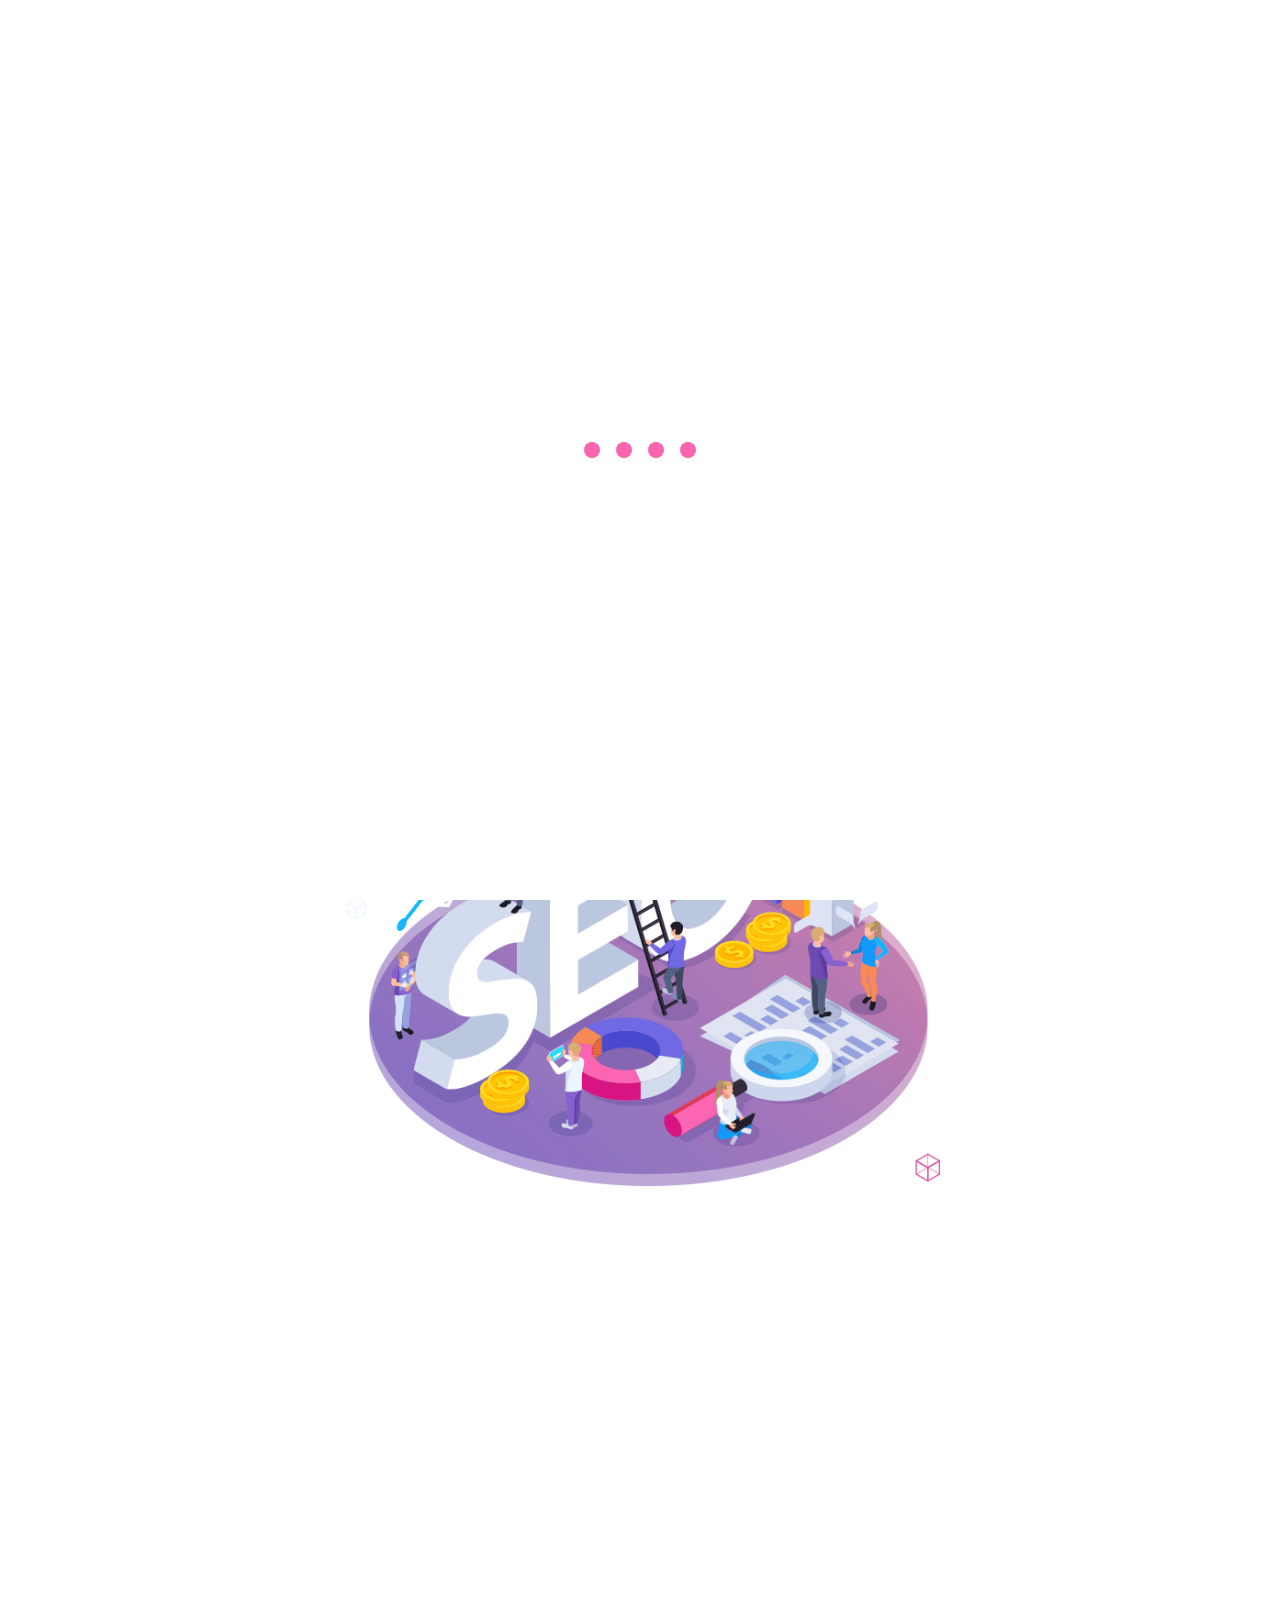
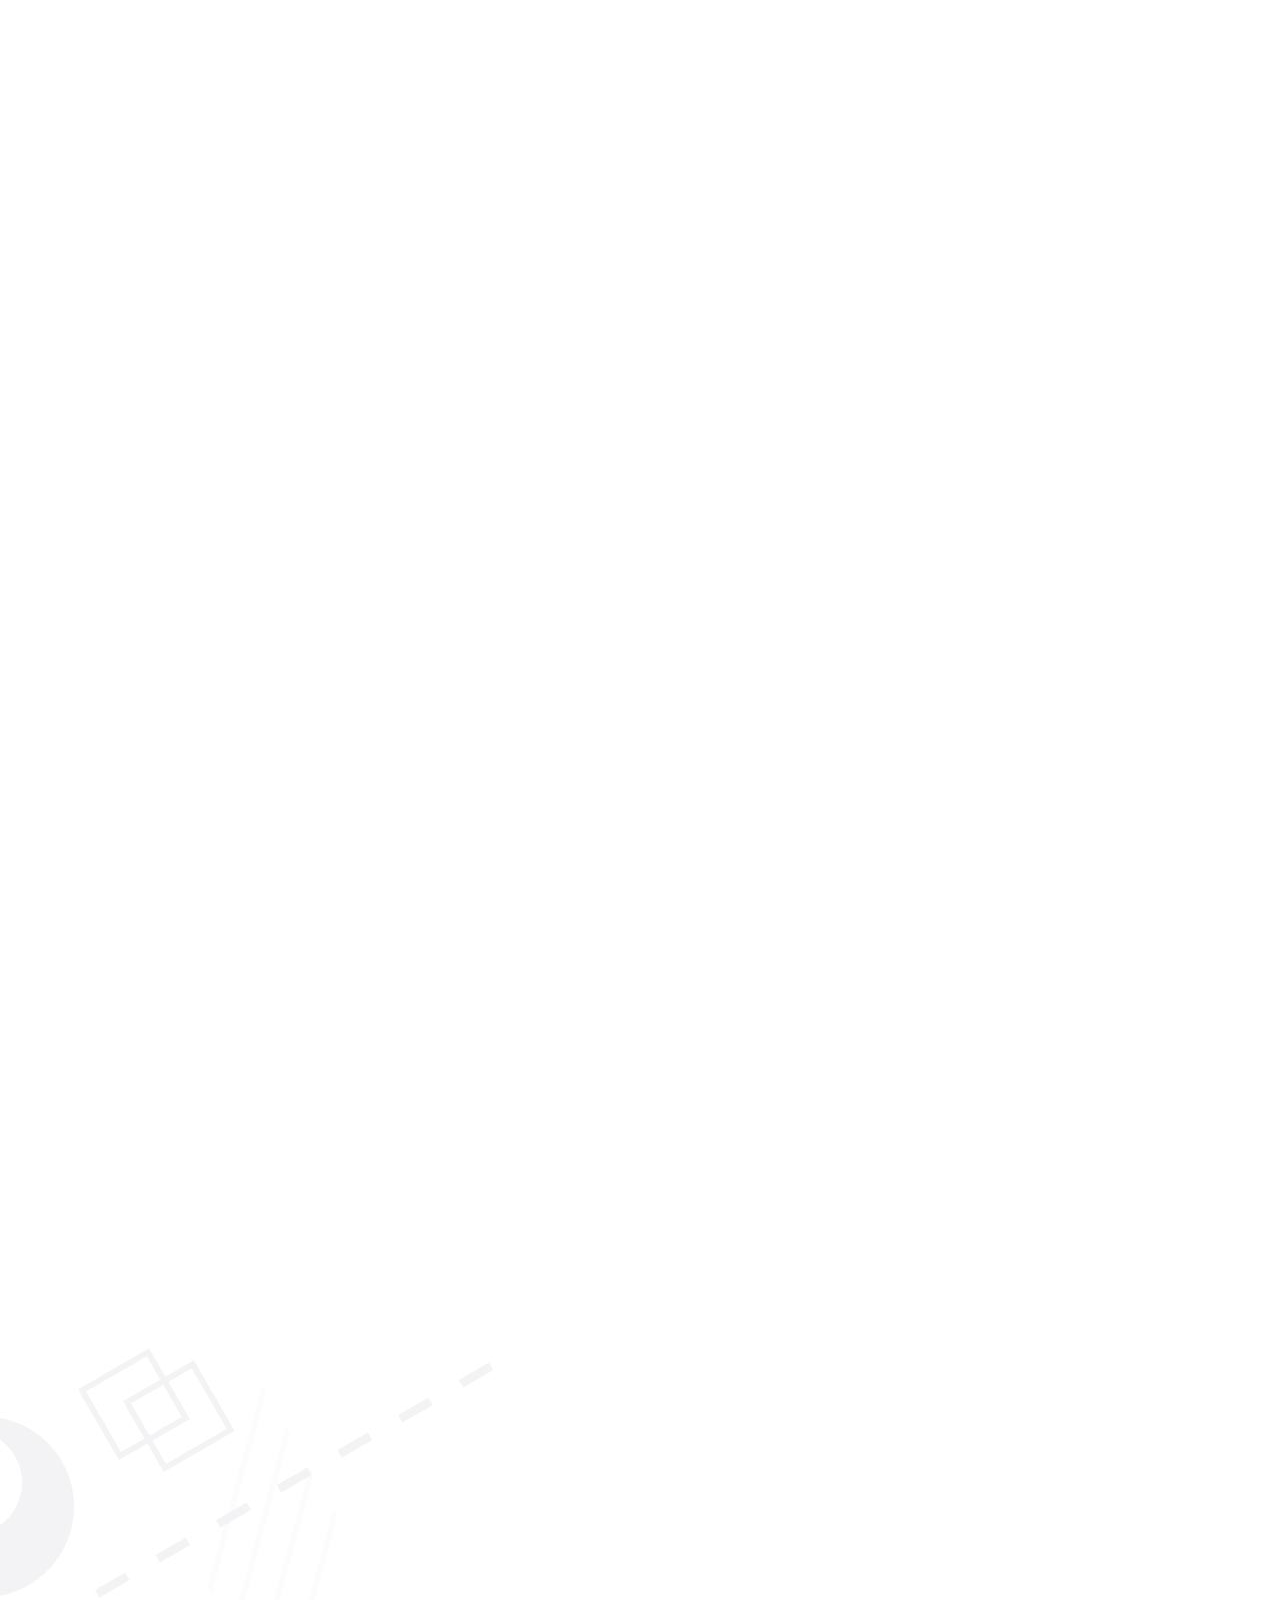
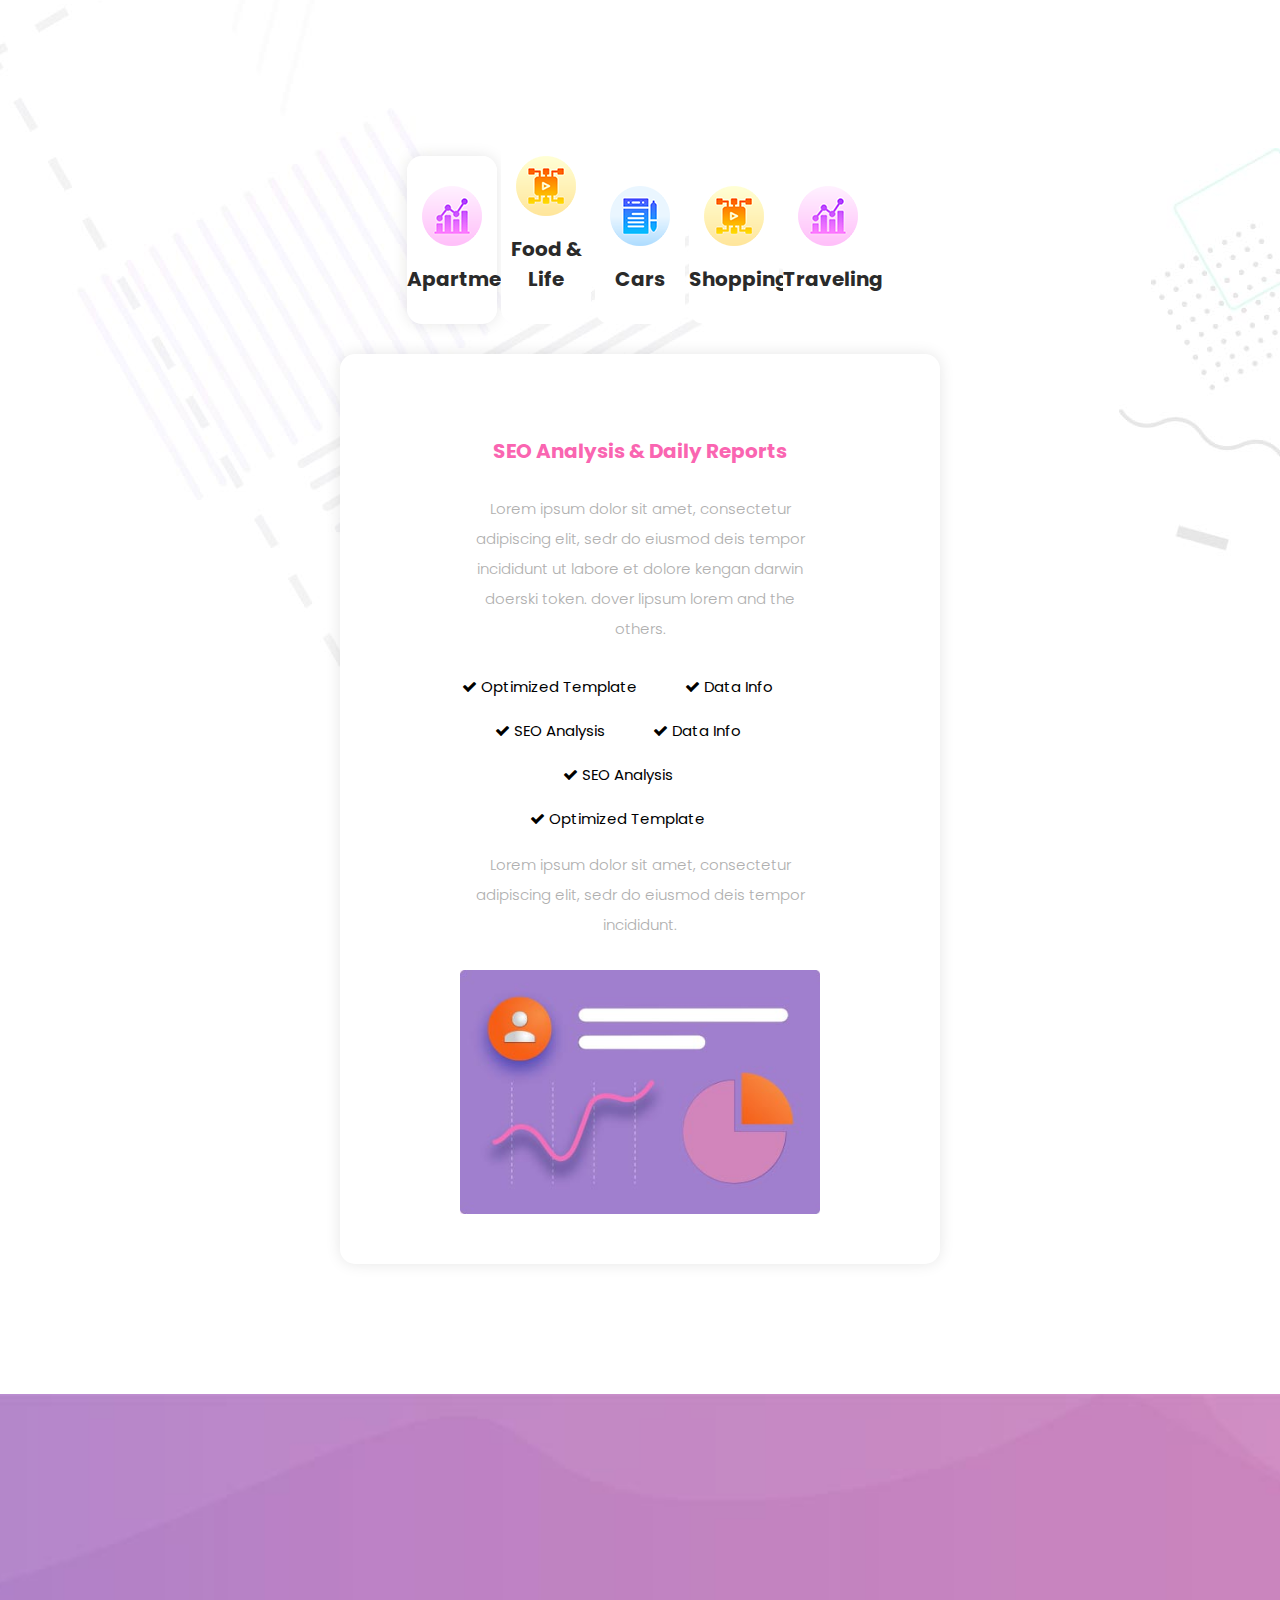
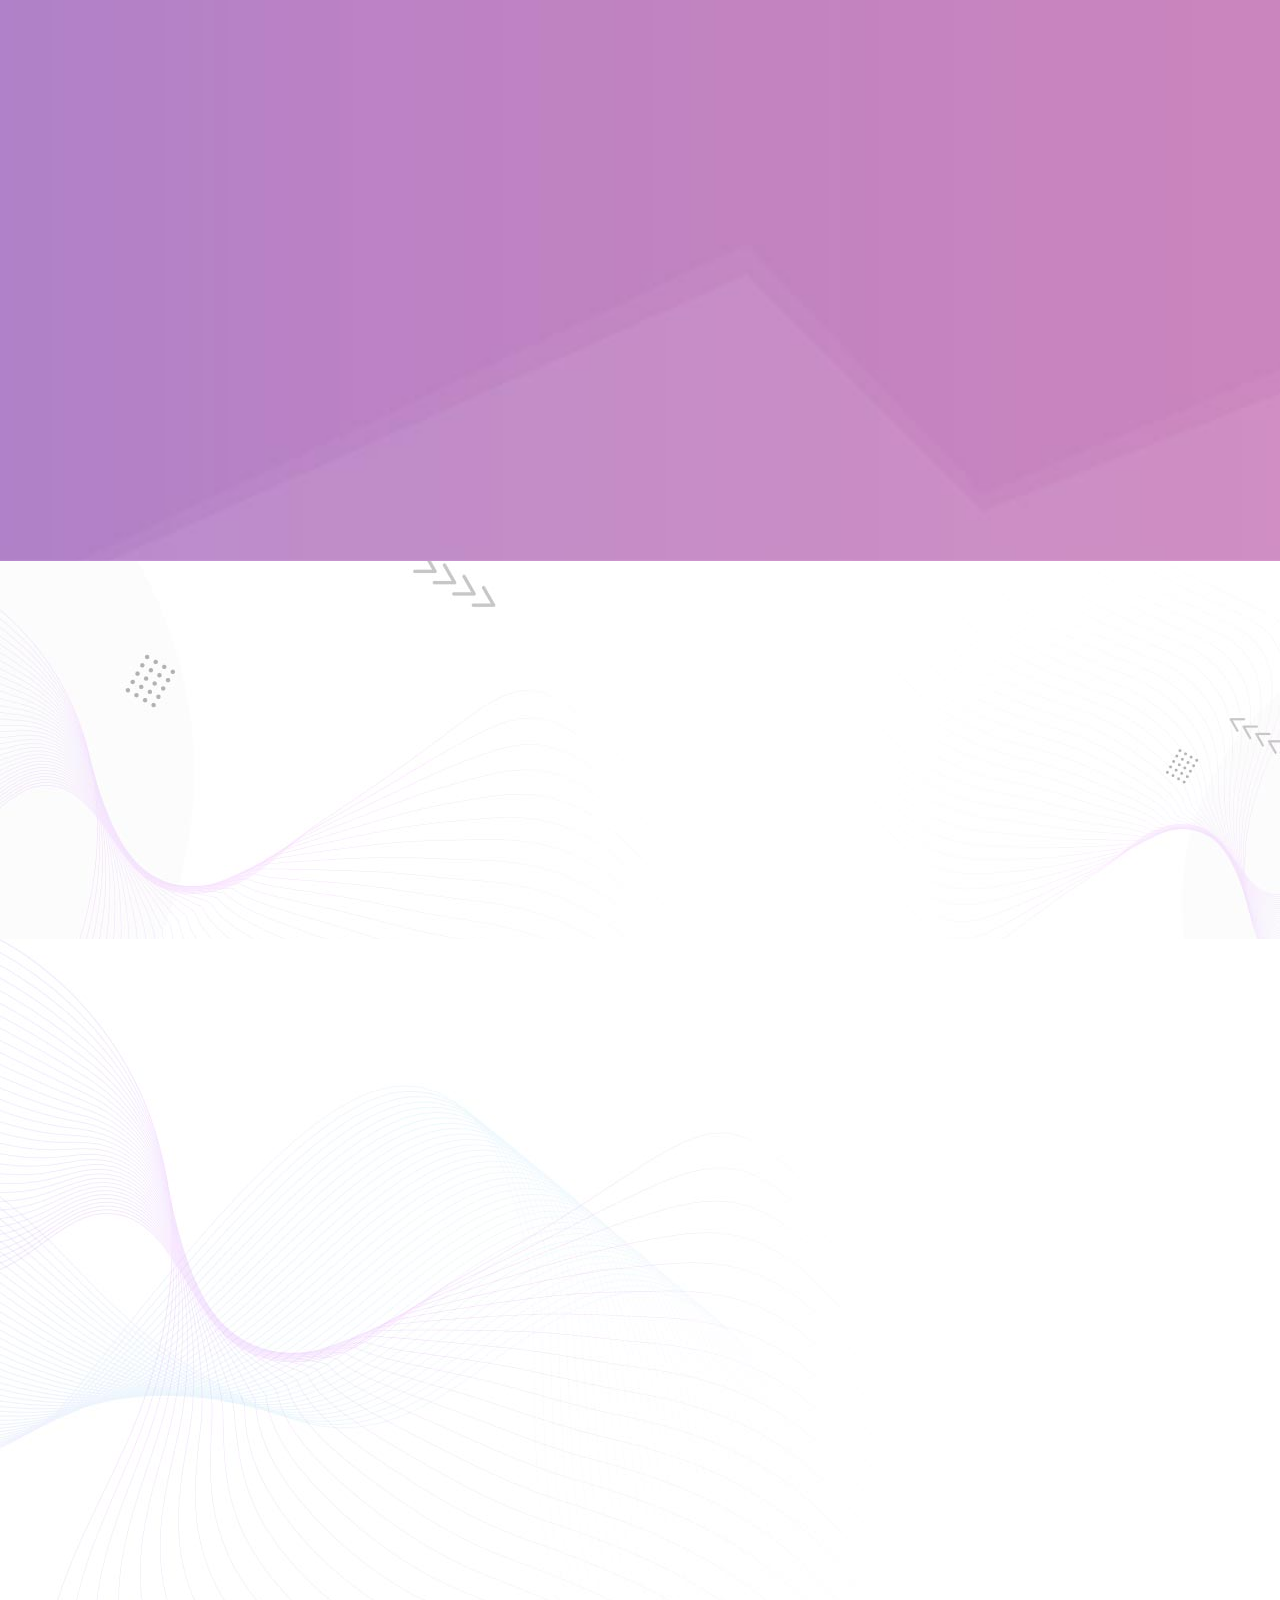
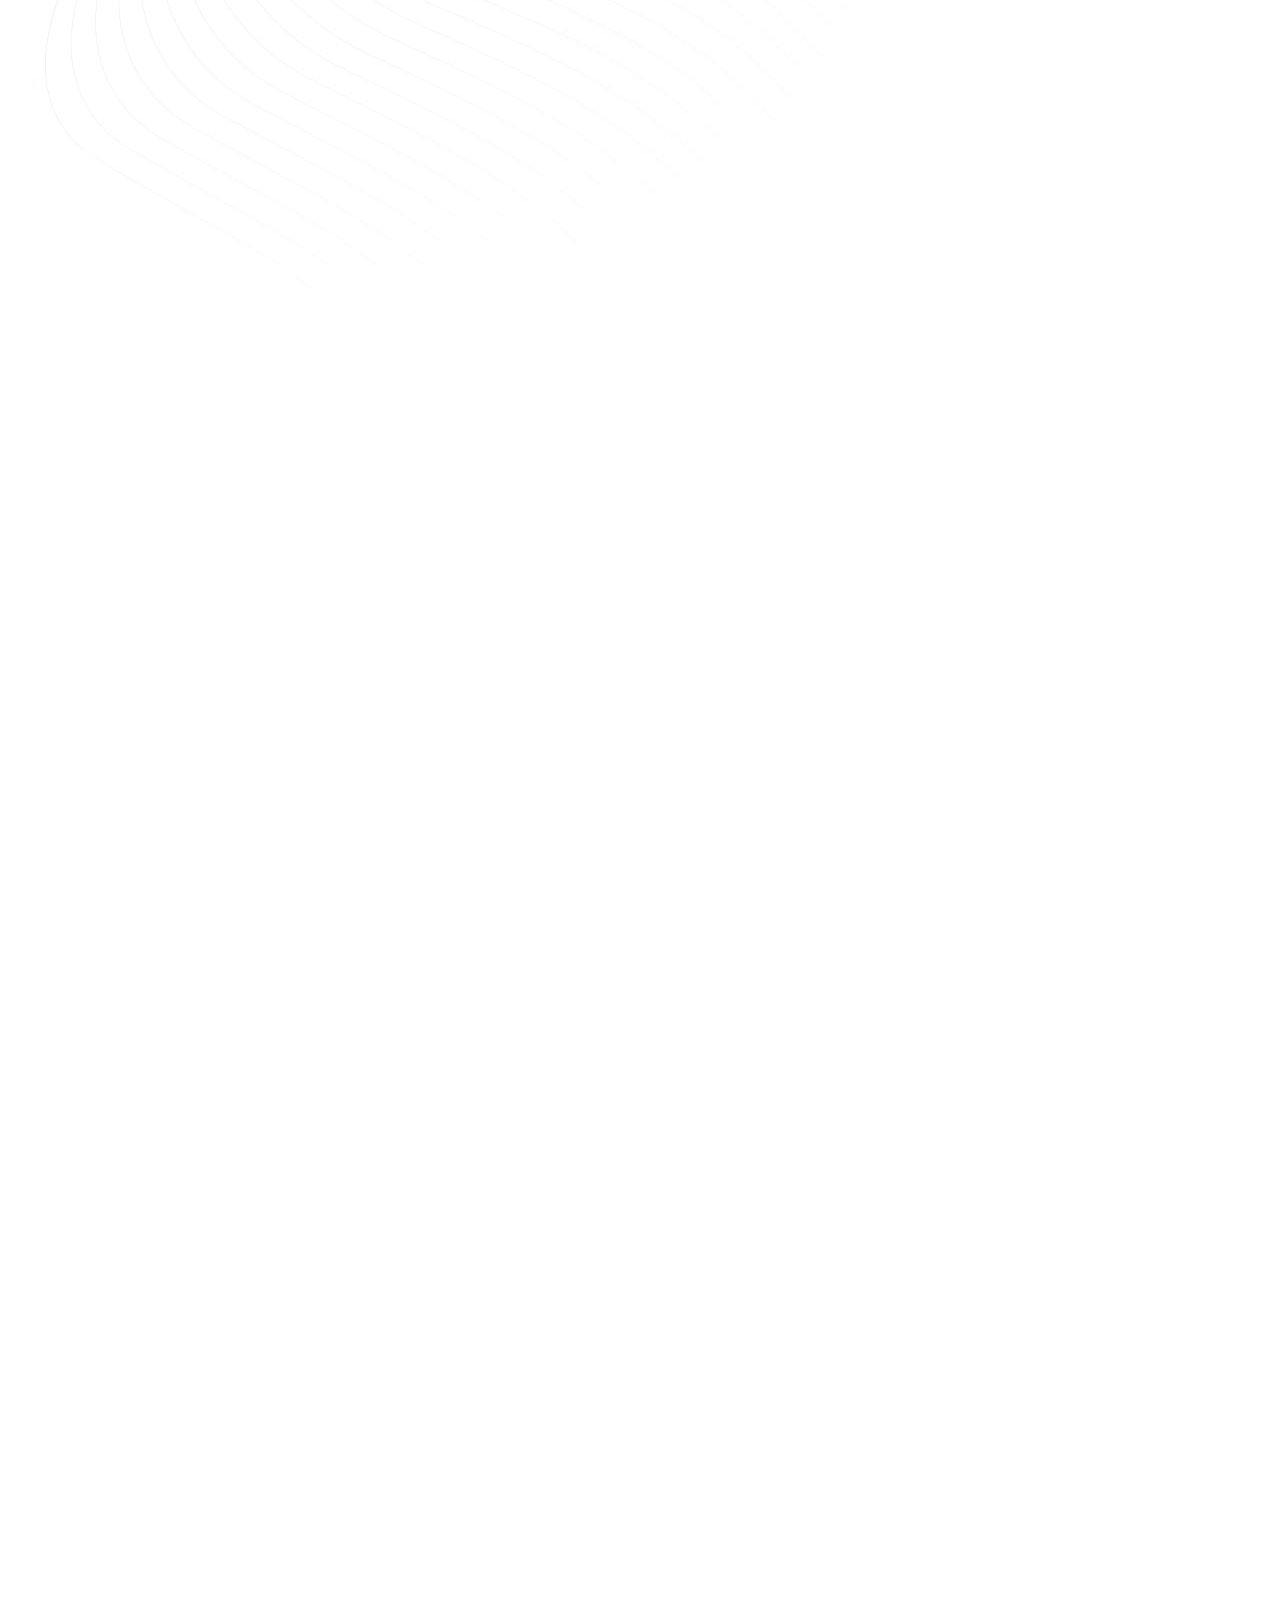
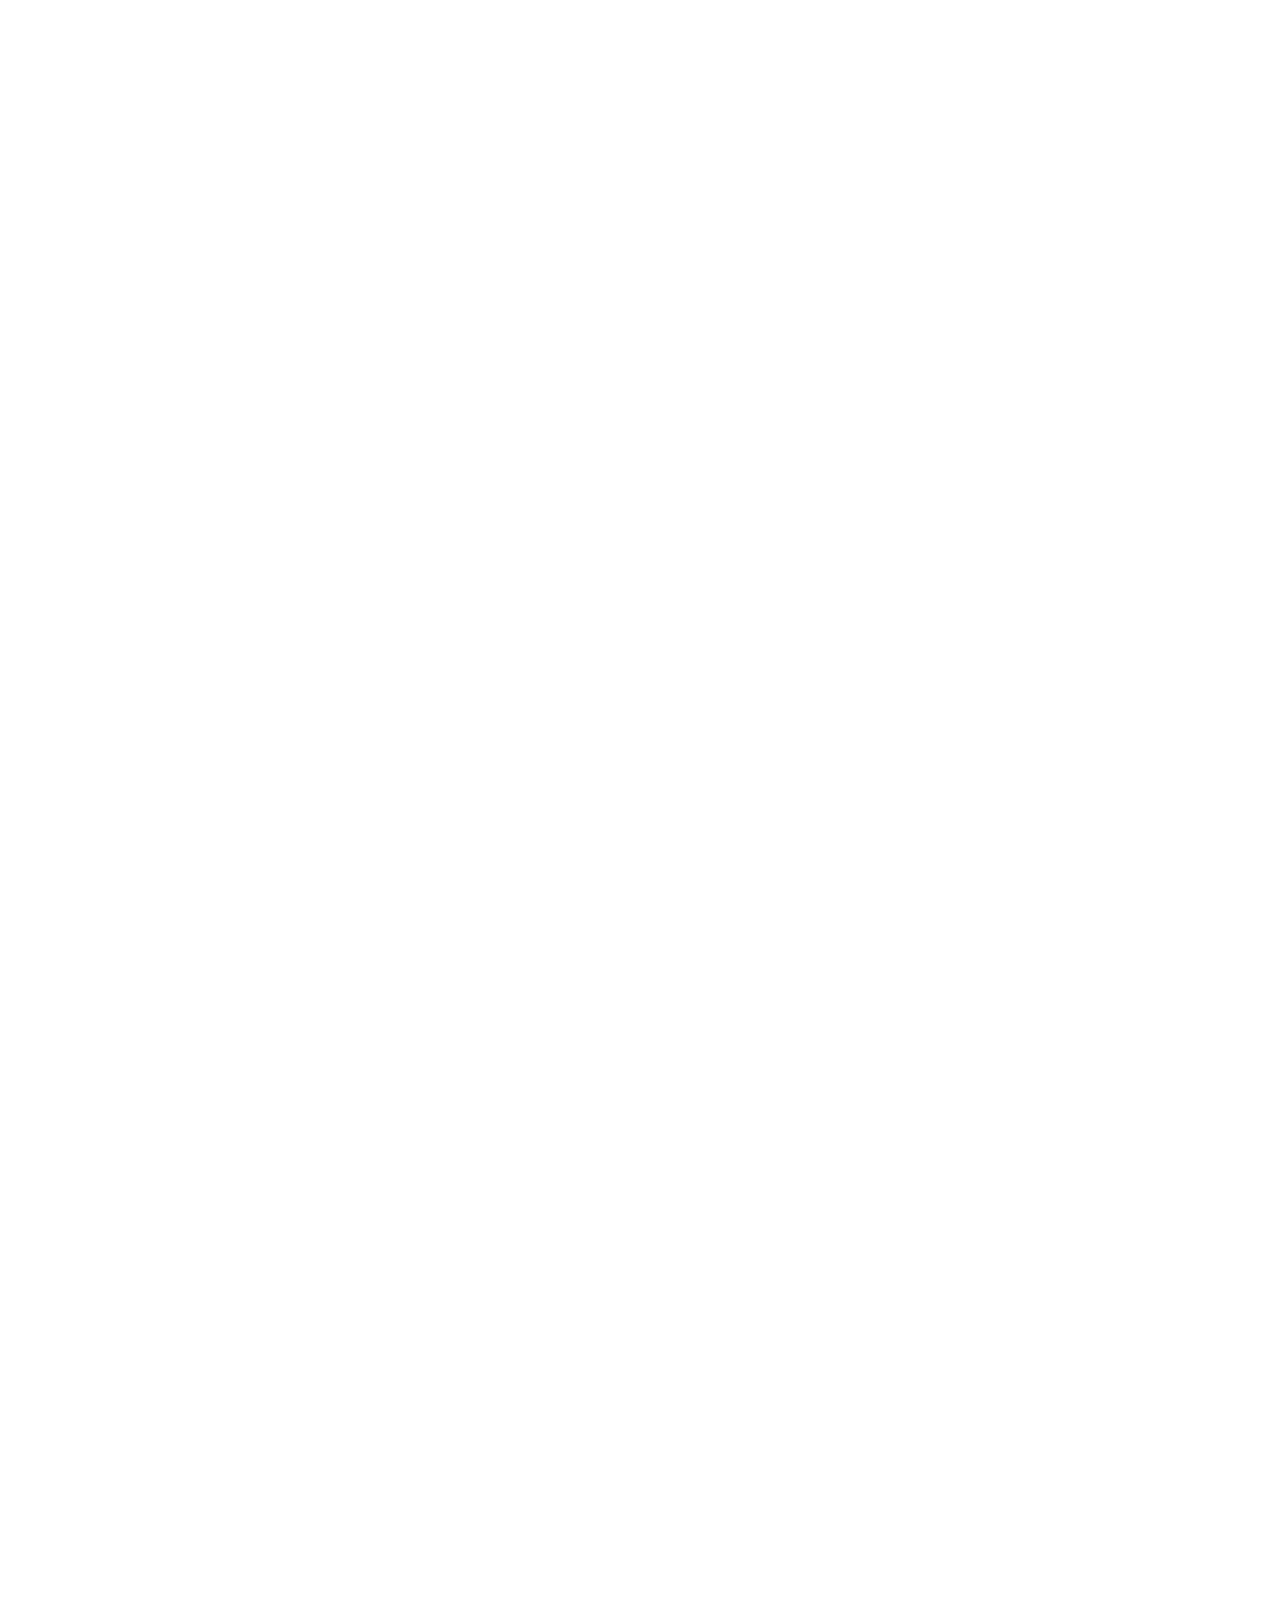
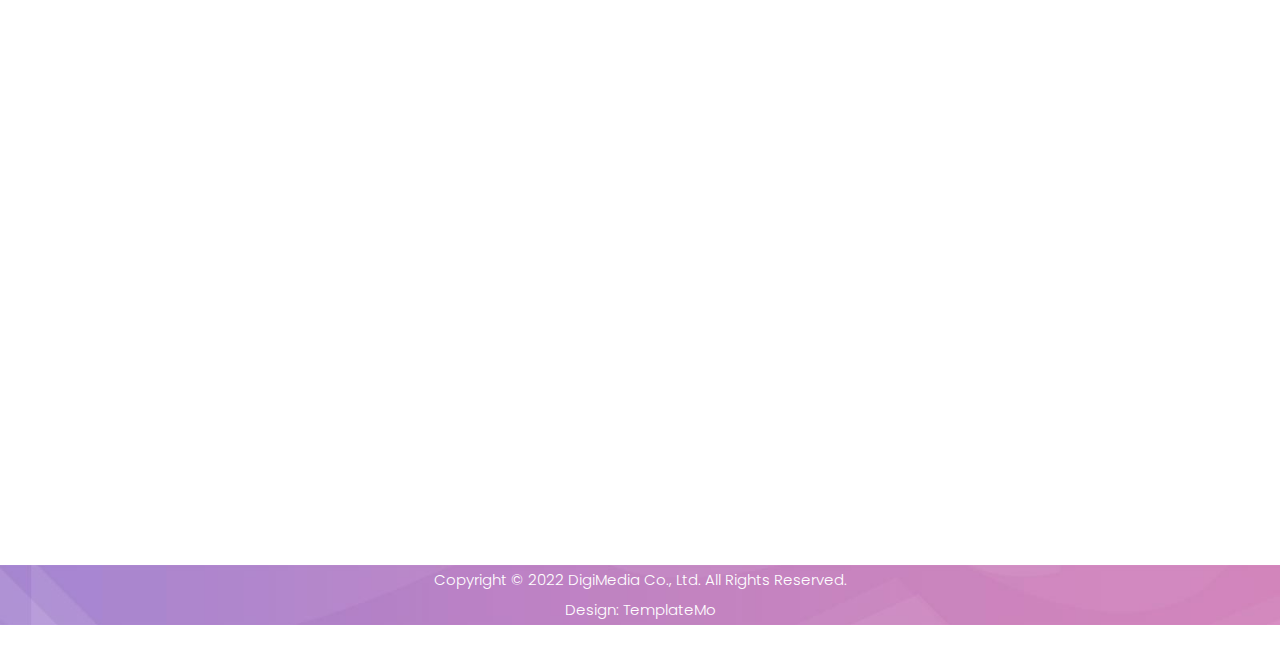
==== index.html @ 1c29c162 "v1" ====
<!DOCTYPE html><html lang="en"><head>

    <meta charset="UTF-8">
    <meta name="viewport" content="width=device-width, initial-scale=1, shrink-to-fit=no">
    <meta name="description" content>
    <meta name="author" content>
    <link rel="preconnect" href="https://fonts.googleapis.com">
    <link rel="preconnect" href="https://fonts.gstatic.com" crossorigin>
    <link href="https://fonts.googleapis.com/css2?family=Poppins:wght@100;200;300;400;500;600;700;800;900&amp;display=swap" rel="stylesheet">

    <title>DigiMedia - Creative SEO HTML5 Template</title>

    <!-- Bootstrap core CSS -->
    <link href="css/bootstrap.min.css" rel="stylesheet">


    <!-- Additional CSS Files -->
    <link rel="stylesheet" href="css/fontawesome.css">
    <link rel="stylesheet" href="css/templatemo-digimedia-v1.css">
    <link rel="stylesheet" href="css/animated.css">
    <link rel="stylesheet" href="css/owl.css">
<!--

TemplateMo 568 DigiMedia

https://templatemo.com/tm-568-digimedia

-->
  </head>

<body>

  <!-- ***** Preloader Start ***** -->
  <div id="js-preloader" class="js-preloader">
    <div class="preloader-inner">
      <span class="dot"></span>
      <div class="dots">
        <span></span>
        <span></span>
        <span></span>
      </div>
    </div>
  </div>
  <!-- ***** Preloader End ***** -->

  <!-- Pre-header Starts -->
  <div class="pre-header">
    <div class="container">
      <div class="row">
        <div class="col-lg-8 col-sm-8 col-7">
          <ul class="info">
            <li><a href="#"><i class="fa fa-envelope"></i>digimedia@company.com</a></li>
            <li><a href="#"><i class="fa fa-phone"></i>010-020-0340</a></li>
          </ul>
        </div>
        <div class="col-lg-4 col-sm-4 col-5">
          <ul class="social-media">
            <li><a href="#"><i class="fa fa-facebook"></i></a></li>
            <li><a href="#"><i class="fa fa-behance"></i></a></li>
            <li><a href="#"><i class="fa fa-twitter"></i></a></li>
            <li><a href="#"><i class="fa fa-dribbble"></i></a></li>
          </ul>
        </div>
      </div>
    </div>
  </div>
  <!-- Pre-header End -->

  <!-- ***** Header Area Start ***** -->
  <header class="header-area header-sticky wow slideInDown" data-wow-duration="0.75s" data-wow-delay="0s">
    <div class="container">
      <div class="row">
        <div class="col-12">
          <nav class="main-nav">
            <!-- ***** Logo Start ***** -->
            <a href="index.html" class="logo">
              <img src="images/logo-v1.png" alt>
            </a>
            <!-- ***** Logo End ***** -->
            <!-- ***** Menu Start ***** -->
            <ul class="nav">
              <li class="scroll-to-section"><a href="#top" class="active">Home</a></li>
              <li class="scroll-to-section"><a href="#about">About</a></li>
              <li class="scroll-to-section"><a href="#services">Services</a></li>
              <li class="scroll-to-section"><a href="#portfolio">Projects</a></li>
              <li class="scroll-to-section"><a href="#blog">Blog</a></li>
              <li class="scroll-to-section"><a href="#contact">Contact</a></li> 
              <li class="scroll-to-section"><div class="border-first-button"><a href="#contact">Free Quote</a></div></li> 
            </ul>        
            <a class="menu-trigger">
                <span>Menu</span>
            </a>
            <!-- ***** Menu End ***** -->
          </nav>
        </div>
      </div>
    </div>
  </header>
  <!-- ***** Header Area End ***** -->

  <div class="main-banner wow fadeIn" id="top" data-wow-duration="1s" data-wow-delay="0.5s">
    <div class="container">
      <div class="row">
        <div class="col-lg-12">
          <div class="row">
            <div class="col-lg-6 align-self-center">
              <div class="left-content show-up header-text wow fadeInLeft" data-wow-duration="1s" data-wow-delay="1s">
                <div class="row">
                  <div class="col-lg-12">
                    <h6>Digital Media Agency</h6>
                    <h2>We Boost Your Website Traffic</h2>
                    <p>This template is brought to you by TemplateMo website. Feel free to use this for a commercial purpose. You are not allowed to redistribute the template ZIP file on any other template website. Thank you.</p>
                  </div>
                  <div class="col-lg-12">
                    <div class="border-first-button scroll-to-section">
                      <a href="#contact">Free Quote</a>
                    </div>
                  </div>
                </div>
              </div>
            </div>
            <div class="col-lg-6">
              <div class="right-image wow fadeInRight" data-wow-duration="1s" data-wow-delay="0.5s">
                <img src="images/slider-dec.png" alt>
              </div>
            </div>
          </div>
        </div>
      </div>
    </div>
  </div>

  <div id="about" class="about section">
    <div class="container">
      <div class="row">
        <div class="col-lg-12">
          <div class="row">
            <div class="col-lg-6">
              <div class="about-left-image  wow fadeInLeft" data-wow-duration="1s" data-wow-delay="0.5s">
                <img src="images/about-dec.png" alt>
              </div>
            </div>
            <div class="col-lg-6 align-self-center  wow fadeInRight" data-wow-duration="1s" data-wow-delay="0.5s">
              <div class="about-right-content">
                <div class="section-heading">
                  <h6>About Us</h6>
                  <h4>Who is DigiMedia <em>Agency</em></h4>
                  <div class="line-dec"></div>
                </div>
                <p>We hope this DigiMedia template is useful for your work. You can use this template for any purpose. You may <a rel="nofollow" href="http://paypal.me/templatemo" target="_blank">contribute a little amount</a> via PayPal to <a href="https://templatemo.com/contact" target="_blank">support TemplateMo</a> in creating new templates regularly.</p>
                <div class="row">
                  <div class="col-lg-4 col-sm-4">
                    <div class="skill-item first-skill-item wow fadeIn" data-wow-duration="1s" data-wow-delay="0s">
                      <div class="progress" data-percentage="90">
                        <span class="progress-left">
                          <span class="progress-bar"></span>
                        </span>
                        <span class="progress-right">
                          <span class="progress-bar"></span>
                        </span>
                        <div class="progress-value">
                          <div>
                            90%<br>
                            <span>Coding</span>
                          </div>
                        </div>
                      </div>
                    </div>
                  </div>
                  <div class="col-lg-4 col-sm-4">
                    <div class="skill-item second-skill-item wow fadeIn" data-wow-duration="1s" data-wow-delay="0s">
                      <div class="progress" data-percentage="80">
                        <span class="progress-left">
                          <span class="progress-bar"></span>
                        </span>
                        <span class="progress-right">
                          <span class="progress-bar"></span>
                        </span>
                        <div class="progress-value">
                          <div>
                            80%<br>
                            <span>Photoshop</span>
                          </div>
                        </div>
                      </div>
                    </div>
                  </div>
                  <div class="col-lg-4 col-sm-4">
                    <div class="skill-item third-skill-item wow fadeIn" data-wow-duration="1s" data-wow-delay="0s">
                      <div class="progress" data-percentage="80">
                        <span class="progress-left">
                          <span class="progress-bar"></span>
                        </span>
                        <span class="progress-right">
                          <span class="progress-bar"></span>
                        </span>
                        <div class="progress-value">
                          <div>
                            80%<br>
                            <span>Animation</span>
                          </div>
                        </div>
                      </div>
                    </div>
                  </div>
                </div> 
              </div>
            </div>
          </div>
        </div>
      </div>
    </div>
  </div>

  <div id="services" class="services section">
    <div class="container">
      <div class="row">
        <div class="col-lg-12">
          <div class="section-heading  wow fadeInDown" data-wow-duration="1s" data-wow-delay="0.5s">
            <h6>Our Services</h6>
            <h4>What Our Agency <em>Provides</em></h4>
            <div class="line-dec"></div>
          </div>
        </div>
        <div class="col-lg-12">
          <div class="naccs">
            <div class="grid">
              <div class="row">
                <div class="col-lg-12">
                  <div class="menu">
                    <div class="first-thumb active">
                      <div class="thumb">
                        <span class="icon"><img src="images/service-icon-01.png" alt></span>
                        Apartments
                      </div>
                    </div>
                    <div>
                      <div class="thumb">                 
                        <span class="icon"><img src="images/service-icon-02.png" alt></span>
                        Food & Life
                      </div>
                    </div>
                    <div>
                      <div class="thumb">                 
                        <span class="icon"><img src="images/service-icon-03.png" alt></span>
                        Cars
                      </div>
                    </div>
                    <div>
                      <div class="thumb">                 
                        <span class="icon"><img src="images/service-icon-04.png" alt></span>
                        Shopping
                      </div>
                    </div>
                    <div class="last-thumb">
                      <div class="thumb">                 
                        <span class="icon"><img src="images/service-icon-01.png" alt></span>
                        Traveling
                      </div>
                    </div>
                  </div>
                </div> 
                <div class="col-lg-12">
                  <ul class="nacc">
                    <li class="active">
                      <div>
                        <div class="thumb">
                          <div class="row">
                            <div class="col-lg-6 align-self-center">
                              <div class="left-text">
                                <h4>SEO Analysis & Daily Reports</h4>
                                <p>Lorem ipsum dolor sit amet, consectetur adipiscing elit, sedr do eiusmod deis tempor incididunt ut labore et dolore kengan darwin doerski token.
                                  dover lipsum lorem and the others.</p>
                                <div class="ticks-list"><span><i class="fa fa-check"></i> Optimized Template</span> <span><i class="fa fa-check"></i> Data Info</span> <span><i class="fa fa-check"></i> SEO Analysis</span>
                                  <span><i class="fa fa-check"></i> Data Info</span> <span><i class="fa fa-check"></i> SEO Analysis</span> <span><i class="fa fa-check"></i> Optimized Template</span></div>
                                <p>Lorem ipsum dolor sit amet, consectetur adipiscing elit, sedr do eiusmod deis tempor incididunt.</p>
                              </div>
                            </div>
                            <div class="col-lg-6 align-self-center">
                              <div class="right-image">
                                <img src="images/services-image.jpg" alt>
                              </div>
                            </div>
                          </div>
                        </div>
                      </div>
                    </li>
                    <li>
                      <div>
                        <div class="thumb">
                          <div class="row">
                            <div class="col-lg-6 align-self-center">
                              <div class="left-text">
                                <h4>Healthy Food & Life</h4>
                                <p>Lorem ipsum dolor sit amet, consectetur adipiscing elit, sedr do eiusmod deis tempor incididunt ut labore et dolore kengan darwin doerski token.
                                  dover lipsum lorem and the others.</p>
                                <div class="ticks-list"><span><i class="fa fa-check"></i> Optimized Template</span> <span><i class="fa fa-check"></i> Data Info</span> <span><i class="fa fa-check"></i> SEO Analysis</span>
                                  <span><i class="fa fa-check"></i> Data Info</span> <span><i class="fa fa-check"></i> SEO Analysis</span> <span><i class="fa fa-check"></i> Optimized Template</span></div>
                                <p>Lorem ipsum dolor sit amet, consectetur adipiscing elit, sedr do eiusmod deis tempor incididunt.</p>
                              </div>
                            </div>
                            <div class="col-lg-6 align-self-center">
                              <div class="right-image">
                                <img src="images/services-image-02.jpg" alt>
                              </div>
                            </div>
                          </div>
                        </div>
                      </div>
                    </li>
                    <li>
                      <div>
                        <div class="thumb">
                          <div class="row">
                            <div class="col-lg-6 align-self-center">
                              <div class="left-text">
                                <h4>Car Re-search & Transport</h4>
                                <p>Lorem ipsum dolor sit amet, consectetur adipiscing elit, sedr do eiusmod deis tempor incididunt ut labore et dolore kengan darwin doerski token.
                                  dover lipsum lorem and the others.</p>
                                <div class="ticks-list"><span><i class="fa fa-check"></i> Optimized Template</span> <span><i class="fa fa-check"></i> Data Info</span> <span><i class="fa fa-check"></i> SEO Analysis</span>
                                  <span><i class="fa fa-check"></i> Data Info</span> <span><i class="fa fa-check"></i> SEO Analysis</span> <span><i class="fa fa-check"></i> Optimized Template</span></div>
                                <p>Lorem ipsum dolor sit amet, consectetur adipiscing elit, sedr do eiusmod deis tempor incididunt.</p>
                              </div>
                            </div>
                            <div class="col-lg-6 align-self-center">
                              <div class="right-image">
                                <img src="images/services-image-03.jpg" alt>
                              </div>
                            </div>
                          </div>
                        </div>
                      </div>
                    </li>
                    <li>
                      <div>
                        <div class="thumb">
                          <div class="row">
                            <div class="col-lg-6 align-self-center">
                              <div class="left-text">
                                <h4>Online Shopping & Tracking ID</h4>
                                <p>Lorem ipsum dolor sit amet, consectetur adipiscing elit, sedr do eiusmod deis tempor incididunt ut labore et dolore kengan darwin doerski token.
                                  dover lipsum lorem and the others.</p>
                                <div class="ticks-list"><span><i class="fa fa-check"></i> Optimized Template</span> <span><i class="fa fa-check"></i> Data Info</span> <span><i class="fa fa-check"></i> SEO Analysis</span>
                                  <span><i class="fa fa-check"></i> Data Info</span> <span><i class="fa fa-check"></i> SEO Analysis</span> <span><i class="fa fa-check"></i> Optimized Template</span></div>
                                <p>Lorem ipsum dolor sit amet, consectetur adipiscing elit, sedr do eiusmod deis tempor incididunt.</p>
                              </div>
                            </div>
                            <div class="col-lg-6 align-self-center">
                              <div class="right-image">
                                <img src="images/services-image-04.jpg" alt>
                              </div>
                            </div>
                          </div>
                        </div>
                      </div>
                    </li>
                    <li>
                      <div>
                        <div class="thumb">
                          <div class="row">
                            <div class="col-lg-6 align-self-center">
                              <div class="left-text">
                                <h4>Enjoy & Travel</h4>
                                <p>Lorem ipsum dolor sit amet, consectetur adipiscing elit, sedr do eiusmod deis tempor incididunt ut labore et dolore kengan darwin doerski token.
                                  dover lipsum lorem and the others.</p>
                                <div class="ticks-list"><span><i class="fa fa-check"></i> Optimized Template</span> <span><i class="fa fa-check"></i> Data Info</span> <span><i class="fa fa-check"></i> SEO Analysis</span>
                                  <span><i class="fa fa-check"></i> Data Info</span> <span><i class="fa fa-check"></i> SEO Analysis</span> <span><i class="fa fa-check"></i> Optimized Template</span></div>
                                <p>Lorem ipsum dolor sit amet, consectetur adipiscing elit, sedr do eiusmod deis tempor incididunt.</p>
                              </div>
                            </div>
                            <div class="col-lg-6 align-self-center">
                              <div class="right-image">
                                <img src="images/services-image.jpg" alt>
                              </div>
                            </div>
                          </div>
                        </div>
                      </div>
                    </li>
                  </ul>
                </div>          
              </div>
            </div>
          </div>
        </div>
      </div>
    </div>
  </div>

  
  <div id="free-quote" class="free-quote">
    <div class="container">
      <div class="row">
        <div class="col-lg-4 offset-lg-4">
          <div class="section-heading  wow fadeIn" data-wow-duration="1s" data-wow-delay="0.3s">
            <h6>Get Your Free Quote</h6>
            <h4>Grow With Us Now</h4>
            <div class="line-dec"></div>
          </div>
        </div>
        <div class="col-lg-8 offset-lg-2  wow fadeIn" data-wow-duration="1s" data-wow-delay="0.8s">
          <form id="search" action="#" method="GET">
            <div class="row">
              <div class="col-lg-4 col-sm-4">
                <fieldset>
                  <input type="web" name="web" class="website" placeholder="Your website URL..." autocomplete="on" required>
                </fieldset>
              </div>
              <div class="col-lg-4 col-sm-4">
                <fieldset>
                  <input type="address" name="address" class="email" placeholder="Email Address..." autocomplete="on" required>
                </fieldset>
              </div>
              <div class="col-lg-4 col-sm-4">
                <fieldset>
                  <button type="submit" class="main-button">Get Quote Now</button>
                </fieldset>
              </div>
            </div>
          </form>
        </div>
      </div>
    </div>
  </div>


  <div id="portfolio" class="our-portfolio section">
    <div class="container">
      <div class="row">
        <div class="col-lg-5">
          <div class="section-heading wow fadeInLeft" data-wow-duration="1s" data-wow-delay="0.3s">
            <h6>Our Portofolio</h6>
            <h4>See Our Recent <em>Projects</em></h4>
            <div class="line-dec"></div>
          </div>
        </div>
      </div>
    </div>
    <div class="container-fluid wow fadeIn" data-wow-duration="1s" data-wow-delay="0.7s">
      <div class="row">
        <div class="col-lg-12">
          <div class="loop owl-carousel">
            <div class="item">
              <a href="#">
                <div class="portfolio-item">
                <div class="thumb">
                  <img src="images/portfolio-01.jpg" alt>
                </div>
                <div class="down-content">
                  <h4>Website Builder</h4>
                  <span>Marketing</span>
                </div>
              </div>
              </a>  
            </div>
            <div class="item">
              <a href="#">
                <div class="portfolio-item">
                <div class="thumb">
                  <img src="images/portfolio-01.jpg" alt>
                </div>
                <div class="down-content">
                  <h4>Website Builder</h4>
                  <span>Marketing</span>
                </div>
              </div>
              </a>  
            </div>
            <div class="item">
              <a href="#">
                <div class="portfolio-item">
                <div class="thumb">
                  <img src="images/portfolio-02.jpg" alt>
                </div>
                <div class="down-content">
                  <h4>Website Builder</h4>
                  <span>Marketing</span>
                </div>
              </div>
              </a>  
            </div>
            <div class="item">
              <a href="#">
                <div class="portfolio-item">
                <div class="thumb">
                  <img src="images/portfolio-03.jpg" alt>
                </div>
                <div class="down-content">
                  <h4>Website Builder</h4>
                  <span>Marketing</span>
                </div>
              </div>
              </a>  
            </div>
            <div class="item">
              <a href="#">
                <div class="portfolio-item">
                <div class="thumb">
                  <img src="images/portfolio-04.jpg" alt>
                </div>
                <div class="down-content">
                  <h4>Website Builder</h4>
                  <span>Marketing</span>
                </div>
              </div>
              </a>  
            </div>
          </div>
        </div>
      </div>
    </div>
  </div>
  
  <div id="blog" class="blog">
    <div class="container">
      <div class="row">
        <div class="col-lg-4 offset-lg-4  wow fadeInDown" data-wow-duration="1s" data-wow-delay="0.3s">
          <div class="section-heading">
            <h6>Recent News</h6>
            <h4>Check Our Blog <em>Posts</em></h4>
            <div class="line-dec"></div>
          </div>
        </div>
        <div class="col-lg-6 show-up wow fadeInUp" data-wow-duration="1s" data-wow-delay="0.3s">
          <div class="blog-post">
            <div class="thumb">
              <a href="#"><img src="images/blog-post-01.jpg" alt></a>
            </div>
            <div class="down-content">
              <span class="category">SEO Analysis</span>
              <span class="date">03 August 2021</span>
              <a href="#"><h4>Lorem Ipsum Dolor Sit Amet, Consectetur Adelore
                Eiusmod Tempor Incididunt</h4></a>
              <p>Lorem ipsum dolor sit amet, consectetur adipiscing elit, sed doers itii eiumod deis tempor incididunt ut labore.</p>
              <span class="author"><img src="images/author-post.jpg" alt>By: Andrea Mentuzi</span>
              <div class="border-first-button"><a href="#">Discover More</a></div>
            </div>
          </div>
        </div>
        <div class="col-lg-6 wow fadeInUp" data-wow-duration="1s" data-wow-delay="0.3s">
          <div class="blog-posts">
            <div class="row">
              <div class="col-lg-12">
                <div class="post-item">
                  <div class="thumb">
                    <a href="#"><img src="images/blog-post-02.jpg" alt></a>
                  </div>
                  <div class="right-content">
                    <span class="category">SEO Analysis</span>
                    <span class="date">24 September 2021</span>
                    <a href="#"><h4>Lorem Ipsum Dolor Sit Amei Eiusmod Tempor</h4></a>
                    <p>Lorem ipsum dolor sit amet, cocteturi adipiscing eliterski.</p>
                  </div>
                </div>
              </div>
              <div class="col-lg-12">
                <div class="post-item">
                  <div class="thumb">
                    <a href="#"><img src="images/blog-post-03.jpg" alt></a>
                  </div>
                  <div class="right-content">
                    <span class="category">SEO Analysis</span>
                    <span class="date">24 September 2021</span>
                    <a href="#"><h4>Lorem Ipsum Dolor Sit Amei Eiusmod Tempor</h4></a>
                    <p>Lorem ipsum dolor sit amet, cocteturi adipiscing eliterski.</p>
                  </div>
                </div>
              </div>
              <div class="col-lg-12">
                <div class="post-item last-post-item">
                  <div class="thumb">
                    <a href="#"><img src="images/blog-post-04.jpg" alt></a>
                  </div>
                  <div class="right-content">
                    <span class="category">SEO Analysis</span>
                    <span class="date">24 September 2021</span>
                    <a href="#"><h4>Lorem Ipsum Dolor Sit Amei Eiusmod Tempor</h4></a>
                    <p>Lorem ipsum dolor sit amet, cocteturi adipiscing eliterski.</p>
                  </div>
                </div>
              </div>
            </div>
          </div>
        </div>
      </div>
    </div>
  </div>  

  <div id="contact" class="contact-us section">
    <div class="container">
      <div class="row">
        <div class="col-lg-6 offset-lg-3">
          <div class="section-heading wow fadeIn" data-wow-duration="1s" data-wow-delay="0.5s">
            <h6>Contact Us</h6>
            <h4>Get In Touch With Us <em>Now</em></h4>
            <div class="line-dec"></div>
          </div>
        </div>
        <div class="col-lg-12 wow fadeInUp" data-wow-duration="0.5s" data-wow-delay="0.25s">
          <form id="contact" action method="post">
            <div class="row">
              <div class="col-lg-12">
                <div class="contact-dec">
                  <img src="images/contact-dec.png" alt>
                </div>
              </div>
              <div class="col-lg-5">
                <div id="map">
                  <iframe src="https://maps.google.com/maps?q=Av.+L%C3%BAcio+Costa,+Rio+de+Janeiro+-+RJ,+Brazil&amp;t=&amp;z=13&amp;ie=UTF8&amp;iwloc=&amp;output=embed" width="100%" height="636px" frameborder="0" style="border:0" allowfullscreen></iframe>
                </div>
              </div>
              <div class="col-lg-7">
                <div class="fill-form">
                  <div class="row">
                    <div class="col-lg-4">
                      <div class="info-post">
                        <div class="icon">
                          <img src="images/phone-icon.png" alt>
                          <a href="#">010-020-0340</a>
                        </div>
                      </div>
                    </div>
                    <div class="col-lg-4">
                      <div class="info-post">
                        <div class="icon">
                          <img src="images/email-icon.png" alt>
                          <a href="#">our@email.com</a>
                        </div>
                      </div>
                    </div>
                    <div class="col-lg-4">
                      <div class="info-post">
                        <div class="icon">
                          <img src="images/location-icon.png" alt>
                          <a href="#">123 Rio de Janeiro</a>
                        </div>
                      </div>
                    </div>
                    <div class="col-lg-6">
                      <fieldset>
                        <input type="name" name="name" id="name" placeholder="Name" autocomplete="on" required>
                      </fieldset>
                      <fieldset>
                        <input type="text" name="email" id="email" pattern="[^ @]*@[^ @]*" placeholder="Your Email" required>
                      </fieldset>
                      <fieldset>
                        <input type="subject" name="subject" id="subject" placeholder="Subject" autocomplete="on">
                      </fieldset>
                    </div>
                    <div class="col-lg-6">
                      <fieldset>
                        <textarea name="message" type="text" class="form-control" id="message" placeholder="Message" required></textarea>  
                      </fieldset>
                    </div>
                    <div class="col-lg-12">
                      <fieldset>
                        <button type="submit" id="form-submit" class="main-button ">Send Message Now</button>
                      </fieldset>
                    </div>
                  </div>
                </div>
              </div>
            </div>
          </form>
        </div>
      </div>
    </div>
  </div>

  <footer>
    <div class="container">
      <div class="row">
        <div class="col-lg-12">
          <p>Copyright © 2022 DigiMedia Co., Ltd. All Rights Reserved. 
          <br>Design: <a href="https://templatemo.com" target="_parent" title="free css templates">TemplateMo</a></p>
        </div>
      </div>
    </div>
  </footer>


  <!-- Scripts -->
  <script src="js/jquery.min.js"></script>
  <script src="js/bootstrap.bundle.min.js"></script>
  <script src="js/owl-carousel.js"></script>
  <script src="js/animation.js"></script>
  <script src="js/imagesloaded.js"></script>
  <script src="js/custom.js"></script>


</body></html>
---- css/templatemo-digimedia-v1.css ----
/*

TemplateMo 568 DigiMedia

https://templatemo.com/tm-568-digimedia

*/

/* ---------------------------------------------
Table of contents
------------------------------------------------
01. font & reset css
02. reset
03. global styles
04. header
05. banner
06. features
07. testimonials
08. contact
09. footer
10. preloader
11. search
12. portfolio

--------------------------------------------- */
/* 
---------------------------------------------
font & reset css
--------------------------------------------- 
*/
/* 
---------------------------------------------
reset
--------------------------------------------- 
*/
html, body, div, span, applet, object, iframe, h1, h2, h3, h4, h5, h6, p, blockquote, div
pre, a, abbr, acronym, address, big, cite, code, del, dfn, em, font, img, ins, kbd, q,
s, samp, small, strike, strong, sub, sup, tt, var, b, u, i, center, dl, dt, dd, ol, ul, li,
figure, header, nav, section, article, aside, footer, figcaption {
  margin: 0;
  padding: 0;
  border: 0;
  outline: 0;
}

/* clear fix */
.grid:after {
  content: '';
  display: block;
  clear: both;
}

/* ---- .grid-item ---- */

.grid-sizer,
.grid-item {
  width: 50%;
}

.grid-item {
  float: left;
}

.grid-item img {
  display: block;
  max-width: 100%;
}

.clearfix:after {
  content: ".";
  display: block;
  clear: both;
  visibility: hidden;
  line-height: 0;
  height: 0;
}

.clearfix {
  display: inline-block;
}

html[xmlns] .clearfix {
  display: block;
}

* html .clearfix {
  height: 1%;
}

ul, li {
  padding: 0;
  margin: 0;
  list-style: none;
}

header, nav, section, article, aside, footer, hgroup {
  display: block;
}

* {
  box-sizing: border-box;
}

html, body {
  font-family: 'Poppins', sans-serif;
  font-weight: 400;
  background-color: #fff;
  -ms-text-size-adjust: 100%;
  -webkit-font-smoothing: antialiased;
  -moz-osx-font-smoothing: grayscale;
}

a {
  text-decoration: none !important;
}

h1, h2, h3, h4, h5, h6 {
  margin-top: 0px;
  margin-bottom: 0px;
}

ul {
  margin-bottom: 0px;
}

p {
  font-size: 15px;
  line-height: 30px;
  font-weight: 300;
  color: #afafaf;
}

img {
  width: 100%;
  overflow: hidden;
}

/* 
---------------------------------------------
global styles
--------------------------------------------- 
*/
html,
body {
  background: #fff;
  font-family: 'Poppins', sans-serif;
}

::selection {
  background: #fa65b1;
  color: #fff !important;
}

::-moz-selection {
  background: #fa65b1;
  color: #fff !important;
}

@media (max-width: 991px) {
  html, body {
    overflow-x: hidden;
  }
  .mobile-top-fix {
    margin-top: 30px;
    margin-bottom: 0px;
  }
  .mobile-bottom-fix {
    margin-bottom: 30px;
  }
  .mobile-bottom-fix-big {
    margin-bottom: 60px;
  }
}

.page-section {
  margin-top: 120px;
}

.section-heading {
  position: relative;
  z-index: 2;
}

.section-heading h6 {
  font-size: 15px;
  font-weight: 700;
  color: #726ae3;
  text-transform: uppercase;
  margin-bottom: 15px;
}

.section-heading h4 {
  color: #2a2a2a;
  font-size: 35px;
  font-weight: 700;
  text-transform: capitalize;
  margin-bottom: 25px;
}

.section-heading h4 em {
  font-style: normal;
  color: #726ae3;
}

.section-heading .line-dec {
  width: 50px;
  height: 2px;
  background-color: #726ae3;
}

.border-first-button a {
  display: inline-block !important;
  padding: 10px 20px !important;
  color: #fa65b1 !important;
  border: 1px solid #fa65b1 !important;
  border-radius: 23px;
  font-weight: 500 !important;
  letter-spacing: 0.3px !important;
  transition: all .5s;
}

.border-first-button a:hover {
  background-color: #fa65b1;
  color: #fff !important;
}


/* 
---------------------------------------------
intro
--------------------------------------------- 
*/


.intro-banner {
  text-align: center;
  padding-top: 200px;margin-bottom: 100px;
  position: relative;
}

.intro-banner:after {
  content: '';
  background-image: url(../images/slider-left-dec.jpg);
  background-repeat: no-repeat;
  position: absolute;
  left: 0;
  top: 0px;
  width: 262px;
  height: 625px;
  z-index: 1;
}
/*
.intro-banner:before {
  content: '';
  background-image: url(../images/slider-right-dec.jpg);
  background-repeat: no-repeat;
  position: absolute;
  right: 0;
  top: 0px;
  width: 1159px;
  height: 797px;
  z-index: 2;
}
*/

.intro-banner img {
  max-width: 152px;
  margin-bottom: 30px;
}

.intro-banner h1 {
  font-size: 36px;
  font-weight: 600;
  text-transform: uppercase;
  margin-bottom: 30px;
  position: relative; 
  z-index: 2;
}

.intro-banner h4 {
  font-size: 20px;
  text-transform: capitalize;
  font-weight: 400;
  margin-bottom: 20px;
  position: relative; 
  z-index: 2;
}

.intro-banner a {
  display: inline-block !important;
  padding: 10px 20px !important;
  color: #fa65b1 !important;
  border: 1px solid #fa65b1 !important;
  border-radius: 23px;
  font-weight: 500 !important;
  letter-spacing: 0.3px !important;
  transition: all .5s;
  position: relative; 
  z-index: 2;
}

.intro-banner a:hover {
  background-color: #fa65b1;
  color: #fff !important;
}

.demos {
  padding-top: 60px;
}

.demo-item {
  position: relative;
  z-index: 2;
}

.demos img {
  transition: all .5s;
  border-radius: 23px;
}

.demos img:hover {
  opacity: 1;
  box-shadow: 0px 0px 15px rgba(0,0,0,0.25);
}

.demos h4 {
  text-align: center;
  font-size: 20px;
  margin-top: 30px;
  font-weight: 700;
  text-transform: uppercase;
}


/* 
---------------------------------------------
header
--------------------------------------------- 
*/

.pre-header {
  background-color: #efefef;
  height: 60px;
  padding: 15px 0px;
}

.pre-header ul li {
  display: inline-block;
}

.pre-header ul.info li {
  margin-right: 45px;
}

.pre-header ul.info li a {
  color: #afafaf;
  font-size: 14px;
  transition: all .3s;
}

.pre-header ul.info li a:hover {
  color: #fa65b1;
}

.pre-header ul.info li a i {
  font-size: 18px;
  margin-right: 8px;
}

.pre-header ul.social-media {
  text-align: right;
}

.pre-header ul.social-media li {
  margin-left: 5px;
}

.pre-header ul.social-media li a {
  background-color: #afafaf;
  color: #fff;
  display: inline-block;
  width: 30px;
  height: 30px;
  line-height: 30px;
  text-align: center;
  border-radius: 50%;
  font-size: 14px;
  transition: all .3s;
}

.pre-header ul.social-media li a:hover {
  background-color: #fa65b1;
}

.background-header {
  background-color: #fff!important;
  height: 80px!important;
  position: fixed!important;
  top: 0px;
  left: 0px;
  right: 0px;
  box-shadow: 0px 5px 8px rgba(0,0,0,0.03);
}

.background-header .logo,
.background-header .main-nav .nav li a {
  color: #fff;
}

.background-header .main-nav .nav li:hover a {
  color: #fa65b1;
}

.background-header .nav li a.active {
  position: relative;
  color: #fff;
}

.background-header .nav li a.active:after {
  position: absolute;
  width: 100%;
  height: 1px;
  background-color: #fa65b1;
  content: '';
  left: 50%;
  bottom: -20px;
  transform: translateX(-50%);
}

.background-header .nav li:last-child a.active:after {
  background-color: transparent;
}

.header-area {
  background-color: #fff;
  box-shadow: 0px 5px 8px rgba(0,0,0,0.03);
  position: absolute;
  left: 0px;
  right: 0px;
  z-index: 100;
  height: 100px;
  -webkit-transition: all .5s ease 0s;
  -moz-transition: all .5s ease 0s;
  -o-transition: all .5s ease 0s;
  transition: all .5s ease 0s;
}

.header-area .main-nav {
  min-height: 80px;
  background: transparent;
}

.header-area .main-nav .logo {
  float: left;
  -webkit-transition: all 0.3s ease 0s;
  -moz-transition: all 0.3s ease 0s;
  -o-transition: all 0.3s ease 0s;
  transition: all 0.3s ease 0s;
}

.header-area .main-nav .logo {
    line-height: 100px;
    float: left;
    -webkit-transition: all 0.3s ease 0s;
    -moz-transition: all 0.3s ease 0s;
    -o-transition: all 0.3s ease 0s;
    transition: all 0.3s ease 0s;
}

.background-header .main-nav .logo {
  line-height: 80px;
}

.background-header .main-nav .nav {
  margin-top: 20px !important;
}

.header-area .main-nav .nav {
  float: right;
  margin-top: 30px;
  margin-right: 0px;
  background-color: transparent;
  -webkit-transition: all 0.3s ease 0s;
  -moz-transition: all 0.3s ease 0s;
  -o-transition: all 0.3s ease 0s;
  transition: all 0.3s ease 0s;
  position: relative;
  z-index: 999;
}

.header-area .main-nav .nav li {
  padding-left: 20px;
  padding-right: 20px;
}

.header-area .main-nav .nav li:last-child {
  padding-right: 0px;
  padding-left: 40px;
}

.header-area .main-nav .nav li:last-child a ,
.background-header .main-nav .nav li:last-child a {
  padding: 0px 20px !important;
  font-weight: 400;
}

.header-area .main-nav .nav li:last-child a:hover ,
.background-header .main-nav .nav li:last-child a:hover {
  color: #fff !important;
}

.header-area .main-nav .nav li a {
  display: block;
  font-weight: 500;
  font-size: 15px;
  color: #2a2a2a;
  text-transform: capitalize;
  -webkit-transition: all 0.3s ease 0s;
  -moz-transition: all 0.3s ease 0s;
  -o-transition: all 0.3s ease 0s;
  transition: all 0.3s ease 0s;
  height: 40px;
  line-height: 40px;
  border: transparent;
  letter-spacing: 1px;
}

.header-area .main-nav .nav li:hover a,
.header-area .main-nav .nav li a.active {
  color: #fa65b1!important;
}

.background-header .main-nav .nav li:hover a,
.background-header .main-nav .nav li a.active {
  color: #fa65b1!important;
  opacity: 1;
}

.header-area .main-nav .nav li.submenu {
  position: relative;
  padding-right: 30px;
}

.header-area .main-nav .nav li.submenu:after {
  font-family: FontAwesome;
  content: "\f107";
  font-size: 12px;
  color: #2a2a2a;
  position: absolute;
  right: 18px;
  top: 12px;
}

.background-header .main-nav .nav li.submenu:after {
  color: #2a2a2a;
}

.header-area .main-nav .nav li.submenu ul {
  position: absolute;
  width: 200px;
  box-shadow: 0 2px 28px 0 rgba(0, 0, 0, 0.06);
  overflow: hidden;
  top: 50px;
  opacity: 0;
  transform: translateY(+2em);
  visibility: hidden;
  z-index: -1;
  transition: all 0.3s ease-in-out 0s, visibility 0s linear 0.3s, z-index 0s linear 0.01s;
}

.header-area .main-nav .nav li.submenu ul li {
  margin-left: 0px;
  padding-left: 0px;
  padding-right: 0px;
}

.header-area .main-nav .nav li.submenu ul li a {
  opacity: 1;
  display: block;
  background: #f7f7f7;
  color: #2a2a2a!important;
  padding-left: 20px;
  height: 40px;
  line-height: 40px;
  -webkit-transition: all 0.3s ease 0s;
  -moz-transition: all 0.3s ease 0s;
  -o-transition: all 0.3s ease 0s;
  transition: all 0.3s ease 0s;
  position: relative;
  font-size: 13px;
  font-weight: 400;
  border-bottom: 1px solid #eee;
}

.header-area .main-nav .nav li.submenu ul li a:hover {
  background: #fff;
  color: #fa65b1!important;
  padding-left: 25px;
}

.header-area .main-nav .nav li.submenu ul li a:hover:before {
  width: 3px;
}

.header-area .main-nav .nav li.submenu:hover ul {
  visibility: visible;
  opacity: 1;
  z-index: 1;
  transform: translateY(0%);
  transition-delay: 0s, 0s, 0.3s;
}

.header-area .main-nav .menu-trigger {
  cursor: pointer;
  display: block;
  position: absolute;
  top: 33px;
  width: 32px;
  height: 40px;
  text-indent: -9999em;
  z-index: 99;
  right: 40px;
  display: none;
}

.background-header .main-nav .menu-trigger {
  top: 23px;
}

.header-area .main-nav .menu-trigger span,
.header-area .main-nav .menu-trigger span:before,
.header-area .main-nav .menu-trigger span:after {
  -moz-transition: all 0.4s;
  -o-transition: all 0.4s;
  -webkit-transition: all 0.4s;
  transition: all 0.4s;
  background-color: #2a2a2a;
  display: block;
  position: absolute;
  width: 30px;
  height: 2px;
  left: 0;
}

.background-header .main-nav .menu-trigger span,
.background-header .main-nav .menu-trigger span:before,
.background-header .main-nav .menu-trigger span:after {
  background-color: #2a2a2a;
}

.header-area .main-nav .menu-trigger span:before,
.header-area .main-nav .menu-trigger span:after {
  -moz-transition: all 0.4s;
  -o-transition: all 0.4s;
  -webkit-transition: all 0.4s;
  transition: all 0.4s;
  background-color: #2a2a2a;
  display: block;
  position: absolute;
  width: 30px;
  height: 2px;
  left: 0;
  width: 75%;
}

.background-header .main-nav .menu-trigger span:before,
.background-header .main-nav .menu-trigger span:after {
  background-color: #2a2a2a;
}

.header-area .main-nav .menu-trigger span:before,
.header-area .main-nav .menu-trigger span:after {
  content: "";
}

.header-area .main-nav .menu-trigger span {
  top: 16px;
}

.header-area .main-nav .menu-trigger span:before {
  -moz-transform-origin: 33% 100%;
  -ms-transform-origin: 33% 100%;
  -webkit-transform-origin: 33% 100%;
  transform-origin: 33% 100%;
  top: -10px;
  z-index: 10;
}

.header-area .main-nav .menu-trigger span:after {
  -moz-transform-origin: 33% 0;
  -ms-transform-origin: 33% 0;
  -webkit-transform-origin: 33% 0;
  transform-origin: 33% 0;
  top: 10px;
}

.header-area .main-nav .menu-trigger.active span,
.header-area .main-nav .menu-trigger.active span:before,
.header-area .main-nav .menu-trigger.active span:after {
  background-color: transparent;
  width: 100%;
}

.header-area .main-nav .menu-trigger.active span:before {
  -moz-transform: translateY(6px) translateX(1px) rotate(45deg);
  -ms-transform: translateY(6px) translateX(1px) rotate(45deg);
  -webkit-transform: translateY(6px) translateX(1px) rotate(45deg);
  transform: translateY(6px) translateX(1px) rotate(45deg);
  background-color: #2a2a2a;
}

.background-header .main-nav .menu-trigger.active span:before {
  background-color: #2a2a2a;
}

.header-area .main-nav .menu-trigger.active span:after {
  -moz-transform: translateY(-6px) translateX(1px) rotate(-45deg);
  -ms-transform: translateY(-6px) translateX(1px) rotate(-45deg);
  -webkit-transform: translateY(-6px) translateX(1px) rotate(-45deg);
  transform: translateY(-6px) translateX(1px) rotate(-45deg);
  background-color: #2a2a2a;
}

.background-header .main-nav .menu-trigger.active span:after {
  background-color: #2a2a2a;
}

.header-area.header-sticky {
  min-height: 80px;
}

.header-area .nav {
  margin-top: 30px;
}

.header-area.header-sticky .nav li a.active {
  color: #fa65b1;
}

@media (max-width: 1200px) {
  .header-area .main-nav .nav li {
    padding-left: 12px;
    padding-right: 12px;
  }
  .header-area .main-nav:before {
    display: none;
  }
}

@media (max-width: 992px) {
  .header-area .main-nav .nav li:last-child  ,
  .background-header .main-nav .nav li:last-child {
    display: none;
  }
  .header-area .main-nav .nav li:nth-child(6),
  .background-header .main-nav .nav li:nth-child(6) {
    padding-right: 0px;
  }
  .background-header .nav li a.active:after {
    display: none;
  }
}

@media (max-width: 767px) {
  .pre-header ul.info li:last-child {
    display: none;
  }
  .background-header .main-nav .nav {
    margin-top: 80px !important;
  }
  .header-area .main-nav .logo {
    color: #1e1e1e;
  }
  .header-area.header-sticky .nav li a:hover,
  .header-area.header-sticky .nav li a.active {
    color: #fa65b1!important;
    opacity: 1;
  }
  .header-area.header-sticky .nav li.search-icon a {
    width: 100%;
  }
  .header-area {
    background-color: #fff;
    padding: 0px 15px;
    height: 100px;
    box-shadow: none;
    text-align: center;
    box-shadow: 0px 5px 8px rgba(0,0,0,0.03);
  }
  .header-area .container {
    padding: 0px;
  }
  .header-area .logo {
    margin-left: 30px;
  }
  .header-area .menu-trigger {
    display: block !important;
  }
  .header-area .main-nav {
    overflow: hidden;
  }
  .header-area .main-nav .nav {
    float: none;
    width: 100%;
    display: none;
    -webkit-transition: all 0s ease 0s;
    -moz-transition: all 0s ease 0s;
    -o-transition: all 0s ease 0s;
    transition: all 0s ease 0s;
    margin-left: 0px;
  }
  .background-header .nav {
    margin-top: 80px;
  }
  .header-area .main-nav .nav li:first-child {
    border-top: 1px solid #eee;
  }
  .header-area.header-sticky .nav {
    margin-top: 100px;
  }
  .header-area .main-nav .nav li {
    width: 100%;
    background: #fff;
    border-bottom: 1px solid #e7e7e7;
    padding-left: 0px !important;
    padding-right: 0px !important;
  }
  .header-area .main-nav .nav li a {
    height: 50px !important;
    line-height: 50px !important;
    padding: 0px !important;
    border: none !important;
    background: #f7f7f7 !important;
    color: #191a20 !important;
  }
  .header-area .main-nav .nav li a:hover {
    background: #eee !important;
    color: #fa65b1!important;
  }
  .header-area .main-nav .nav li.submenu ul {
    position: relative;
    visibility: inherit;
    opacity: 1;
    z-index: 1;
    transform: translateY(0%);
    transition-delay: 0s, 0s, 0.3s;
    top: 0px;
    width: 100%;
    box-shadow: none;
    height: 0px;
  }
  .header-area .main-nav .nav li.submenu ul li a {
    font-size: 12px;
    font-weight: 400;
  }
  .header-area .main-nav .nav li.submenu ul li a:hover:before {
    width: 0px;
  }
  .header-area .main-nav .nav li.submenu ul.active {
    height: auto !important;
  }
  .header-area .main-nav .nav li.submenu:after {
    color: #3B566E;
    right: 25px;
    font-size: 14px;
    top: 15px;
  }
  .header-area .main-nav .nav li.submenu:hover ul, .header-area .main-nav .nav li.submenu:focus ul {
    height: 0px;
  }
}

@media (min-width: 767px) {
  .header-area .main-nav .nav {
    display: flex !important;
  }
}

/* 
---------------------------------------------
preloader
--------------------------------------------- 
*/

.js-preloader {
    position: fixed;
    top: 0;
    left: 0;
    right: 0;
    bottom: 0;
    background-color: #fff;
    display: -webkit-box;
    display: flex;
    -webkit-box-align: center;
    align-items: center;
    -webkit-box-pack: center;
    justify-content: center;
    opacity: 1;
    visibility: visible;
    z-index: 9999;
    -webkit-transition: opacity 0.25s ease;
    transition: opacity 0.25s ease;
}

.js-preloader.loaded {
    opacity: 0;
    visibility: hidden;
    pointer-events: none;
}

@-webkit-keyframes dot {
    50% {
        -webkit-transform: translateX(96px);
        transform: translateX(96px);
    }
}

@keyframes dot {
    50% {
        -webkit-transform: translateX(96px);
        transform: translateX(96px);
    }
}

@-webkit-keyframes dots {
    50% {
        -webkit-transform: translateX(-31px);
        transform: translateX(-31px);
    }
}

@keyframes dots {
    50% {
        -webkit-transform: translateX(-31px);
        transform: translateX(-31px);
    }
}

.preloader-inner {
    position: relative;
    width: 142px;
    height: 40px;
    background: #fff;
}

.preloader-inner .dot {
    position: absolute;
    width: 16px;
    height: 16px;
    top: 12px;
    left: 15px;
    background: #fa65b1;
    border-radius: 50%;
    -webkit-transform: translateX(0);
    transform: translateX(0);
    -webkit-animation: dot 2.8s infinite;
    animation: dot 2.8s infinite;
}

.preloader-inner .dots {
    -webkit-transform: translateX(0);
    transform: translateX(0);
    margin-top: 12px;
    margin-left: 31px;
    -webkit-animation: dots 2.8s infinite;
    animation: dots 2.8s infinite;
}

.preloader-inner .dots span {
    display: block;
    float: left;
    width: 16px;
    height: 16px;
    margin-left: 16px;
    background: #fa65b1;
    border-radius: 50%;
}



/* 
---------------------------------------------
Banner Style
--------------------------------------------- 
*/

.main-banner {
  background-repeat: no-repeat;
  background-position: center center;
  background-size: cover;
  padding: 226px 0px 120px 0px;
  position: relative;
  overflow: hidden;
}

.main-banner:after {
  content: '';
  background-image: url(../images/slider-left-dec.jpg);
  background-repeat: no-repeat;
  position: absolute;
  left: 0;
  top: 60px;
  width: 262px;
  height: 625px;
  z-index: 1;
}

.main-banner:before {
  content: '';
  background-image: url(../images/slider-right-dec.jpg);
  background-repeat: no-repeat;
  position: absolute;
  right: 0;
  top: 60px;
  width: 1159px;
  height: 797px;
  z-index: -1;
}

.main-banner .left-content {
  margin-right: 15px;
}

.main-banner .left-content h6 {
  text-transform: capitalize;
  font-size: 20px;
  font-weight: 700;
  color: #fa65b1;
  margin-bottom: 15px;
  text-transform: uppercase;
}

.main-banner .left-content h2 {
  z-index: 2;
  position: relative;
  font-weight: 700;
  font-size: 50px;
  color: #2a2a2a;
  margin-bottom: 20px;
}

.main-banner .left-content p {
  margin-bottom: 30px;
  margin-right: 45px;
}

.main-banner .right-image {
  text-align: right;
  position: relative;
  z-index: 20;
}

.main-banner .right-image img {
  max-width: 593px;
}



/* 
---------------------------------------------
About Style
--------------------------------------------- 
*/

#about {
  padding-top: 130px;
}

.about-left-image img {
  margin-right: 45px;
}

.about-right-content p {
  margin-top: 30px;
  margin-bottom: 45px;
}

.skills-content {
  position: relative;
  z-index: 1;
  margin-top: -50px;
  background-color: #f5f5f5;
  border-bottom-right-radius: 50px;
  border-bottom-left-radius: 50px;
  padding: 110px 0px 50px 0px;
}

.skill-item {
  text-align: center;
}

.progress {
  width: 150px;
  height: 150px;
  line-height: 150px;
  background: none;
  margin: 0 auto;
  box-shadow: none;
  position: relative;
}
.progress:after {
  content: "";
  width: 100%;
  height: 100%;
  border-radius: 50%;
  border: 5px solid #fff;
  position: absolute;
  top: 0;
  left: 0;
}
.progress > span {
  width: 50%;
  height: 100%;
  overflow: hidden;
  position: absolute;
  top: 0;
  z-index: 1;
}
.progress .progress-left {
  left: 0;
}
.progress .progress-bar {
  width: 100%;
  height: 100%;
  background: none;
  border-width: 5px;
  border-style: solid;
  position: absolute;
  top: 0;
  border-color: #fd6a54;
}

.first-skill-item .progress .progress-bar {
  border-color: #fa65b1;
}

.second-skill-item .progress .progress-bar {
  border-color: #726ae3;
}

.third-skill-item .progress .progress-bar {
  border-color: #f58b56;
}

.progress .progress-left .progress-bar {
  left: 100%;
  border-top-right-radius: 75px;
  border-bottom-right-radius: 75px;
  border-left: 0;
  -webkit-transform-origin: center left;
  transform-origin: center left;
}
.progress .progress-right {
  right: 0;
}
.progress .progress-right .progress-bar {
  left: -100%;
  border-top-left-radius: 75px;
  border-bottom-left-radius: 75px;
  border-right: 0;
  -webkit-transform-origin: center right;
  transform-origin: center right;
}
.progress .progress-value {
  text-align: center;
  color: #2a2a2a;
  display: flex;
  width: 100%;
  border-radius: 50%;
  font-size: 35px;
  text-align: center;
  line-height: 25px;
  align-items: center;
  justify-content: center;
  height: 100%;
  font-weight: 700;
}
.progress .progress-value div {
  margin-top: 10px;
}
.progress .progress-value span {
  font-size: 18px;
  text-transform: none;
  color: #afafaf;
  font-weight: 300;
}

/* This for loop creates the  necessary css animation names 
Due to the split circle of progress-left and progress right, we must use the animations on each side. 
*/
.progress[data-percentage="10"] .progress-right .progress-bar {
  animation: loading-1 1.5s linear forwards;
}
.progress[data-percentage="10"] .progress-left .progress-bar {
  animation: 0;
}

.progress[data-percentage="20"] .progress-right .progress-bar {
  animation: loading-2 1.5s linear forwards;
}
.progress[data-percentage="20"] .progress-left .progress-bar {
  animation: 0;
}

.progress[data-percentage="30"] .progress-right .progress-bar {
  animation: loading-3 1.5s linear forwards;
}
.progress[data-percentage="30"] .progress-left .progress-bar {
  animation: 0;
}

.progress[data-percentage="40"] .progress-right .progress-bar {
  animation: loading-4 1.5s linear forwards;
}
.progress[data-percentage="40"] .progress-left .progress-bar {
  animation: 0;
}

.progress[data-percentage="50"] .progress-right .progress-bar {
  animation: loading-5 1.5s linear forwards;
}
.progress[data-percentage="50"] .progress-left .progress-bar {
  animation: 0;
}

.progress[data-percentage="60"] .progress-right .progress-bar {
  animation: loading-5 1.5s linear forwards;
}
.progress[data-percentage="60"] .progress-left .progress-bar {
  animation: loading-1 1.5s linear forwards 1.5s;
}

.progress[data-percentage="70"] .progress-right .progress-bar {
  animation: loading-5 1.5s linear forwards;
}
.progress[data-percentage="70"] .progress-left .progress-bar {
  animation: loading-2 1.5s linear forwards 1.5s;
}

.progress[data-percentage="80"] .progress-right .progress-bar {
  animation: loading-5 1.5s linear forwards;
}
.progress[data-percentage="80"] .progress-left .progress-bar {
  animation: loading-3 1.5s linear forwards 1.5s;
}

.progress[data-percentage="90"] .progress-right .progress-bar {
  animation: loading-5 1.5s linear forwards;
}
.progress[data-percentage="90"] .progress-left .progress-bar {
  animation: loading-4 1.5s linear forwards 1.5s;
}

.progress[data-percentage="100"] .progress-right .progress-bar {
  animation: loading-5 1.5s linear forwards;
}
.progress[data-percentage="100"] .progress-left .progress-bar {
  animation: loading-5 1.5s linear forwards 1.5s;
}

@keyframes loading-1 {
  0% {
    -webkit-transform: rotate(0deg);
    transform: rotate(0deg);
  }
  100% {
    -webkit-transform: rotate(36);
    transform: rotate(36deg);
  }
}
@keyframes loading-2 {
  0% {
    -webkit-transform: rotate(0deg);
    transform: rotate(0deg);
  }
  100% {
    -webkit-transform: rotate(72);
    transform: rotate(72deg);
  }
}
@keyframes loading-3 {
  0% {
    -webkit-transform: rotate(0deg);
    transform: rotate(0deg);
  }
  100% {
    -webkit-transform: rotate(108);
    transform: rotate(108deg);
  }
}
@keyframes loading-4 {
  0% {
    -webkit-transform: rotate(0deg);
    transform: rotate(0deg);
  }
  100% {
    -webkit-transform: rotate(144);
    transform: rotate(144deg);
  }
}
@keyframes loading-5 {
  0% {
    -webkit-transform: rotate(0deg);
    transform: rotate(0deg);
  }
  100% {
    -webkit-transform: rotate(180);
    transform: rotate(180deg);
  }
}
.progress {
  margin-bottom: 1em;
}

/* 
---------------------------------------------
Services Style
--------------------------------------------- 
*/

.services {
  padding-top: 130px;
  position: relative;
}

.services:after {
  content: '';
  background-image: url(../images/services-left-dec.jpg);
  background-repeat: no-repeat;
  position: absolute;
  left: 0;
  top: 0px;
  width: 786px;
  height: 1217px;
  z-index: 0;
}

.services:before {
  content: '';
  background-image: url(../images/services-right-dec.jpg);
  background-repeat: no-repeat;
  position: absolute;
  right: 0;
  top: 400px;
  width: 161px;
  height: 413px;
  z-index: 0;
}

.services .section-heading {
  text-align: center;
  margin-bottom: 80px;
}

.services .section-heading .line-dec {
  margin: 0 auto;
}

.services .naccs {
  position: relative;
  z-index: 1;
}

.services .icon {
  display: block;
  text-align: center;
  margin: 0 auto;
}

.services .naccs .menu div h4 {
  color: #fff;
  font-size: 15px;
  font-weight: 400;
  width: 100%;
}

.services .icon img {
  margin-bottom: 10px;
  max-width: 60px;
  min-width: 60px;
}

.services .naccs .menu {
  text-align: center;
  margin-bottom: 30px;
}

.services .naccs .menu div {
  color: #2a2a2a;
  margin: 0px;
  width: 15%;
  font-size: 20px;
  font-weight: 700;
  display: inline-block;
  text-align: center;
  cursor: pointer;
  position: relative;
  border-radius: 15px;
  transition: 1s all cubic-bezier(0.075, 0.82, 0.165, 1);
}

.services .naccs .menu div .thumb {
  display: inline-block;
  width: 100%;
  padding: 30px 0px;
  background-color: #fff;
}

.services .naccs .menu div.active {
  box-shadow: 0px 0px 15px rgba(0,0,0,0.1);
}

.services ul.nacc {
  height: 100% !important;
  position: relative;
  min-height: 100%;
  list-style: none;
  margin: 0;
  padding: 0;
  transition: 0.5s all cubic-bezier(0.075, 0.82, 0.165, 1);
}

.services ul.nacc li {
  opacity: 0;
  transform: translateX(-50px);
  position: absolute;
  list-style: none;
  transition: 1s all cubic-bezier(0.075, 0.82, 0.165, 1);
}

.services ul.nacc li.active {
  transition-delay: 0.3s;
  position: relative;
  z-index: 2;
  opacity: 1;
  transform: translateX(0px);
  box-shadow: 0px 0px 15px rgba(0,0,0,0.1);
  background-color: #fff;
  border-radius: 15px;
  padding: 80px 120px 50px 120px;
}

.services ul.nacc li {
  width: 100%;
}

.services ul.nacc li .right-image img {
  max-width: 420px;
  float: right;
}

.services .nacc .thumb h4 {
  color: #2a2a2a;
  font-size: 20px;
  font-weight: 700;
  line-height: 35px;
  margin-bottom: 25px;
}

.services .nacc .thumb .main-white-button {
  text-align: right;
  margin-top: 40px;
}

.services .nacc .thumb .main-white-button a {
  background-color: #8d99af;
  color: #fff;
}

.services .nacc .thumb .main-white-button a i {
  background-color: #fff;
  color: #8d99af;
}

.services .left-text h4 {
  font-size: 20px;
  font-weight: 700;
  color: #fa65b1 !important;
}

.services .left-text p {
  margin-bottom: 30px;
}

.nacc .ticks-list span {
  display: inline-block;
  opacity: 1;
  margin-right: 45px;
  margin-bottom: 20px;
  font-size: 15px;
  font-weight: 400;
}



/* 
---------------------------------------------
Free Quote
--------------------------------------------- 
*/

.free-quote {
  background-image: url(../images/quote-bg.jpg);
  background-repeat: no-repeat;
  background-position: center center;
  background-size: cover;
  padding: 120px 0px;
  text-align: center;
  position: relative;
  z-index: 2;
  margin-top: 130px;
}

.free-quote .section-heading {
  margin-bottom: 60px;
}

.free-quote .section-heading h6,
.free-quote .section-heading h4 {
  color: #fff;
}

.free-quote .section-heading .line-dec {
  margin: 0 auto;
  background-color: #fff;
}

.free-quote form {
  background-color: #fff;
  display: inline-block;
  width: 100%;
  min-height: 80px;
  border-radius: 40px;
  position: relative;
  z-index: 1;
}

.free-quote form input {
  width: 100%;
  margin-top: 20px;
  margin-left: 30px;
  color: #afafaf;
  font-weight: 400;
  font-size: 15px;
  height: 40px;
  background-color: transparent;
  border-bottom: 1px solid #eee;
  border-top: none;
  border-left: none;
  border-right: none;
  position: relative;
  z-index: 2;
  outline: none;
}

.free-quote form button {
  width: 100%;
  height: 80px;
  border-top-right-radius: 40px;
  border-bottom-right-radius: 40px;
  outline: none;
  border: none;
  margin-left: 30px;
  background-color: #726ae3;
  font-size: 15px;
  color: #fff;
}


/* 
---------------------------------------------
Portfolio
--------------------------------------------- 
*/

.our-portfolio {
  padding-top: 130px;
  overflow: hidden;
  position: relative;
}

.our-portfolio:before {
  content: '';
  background-image: url(../images/portfolio-right-dec.jpg);
  background-repeat: no-repeat;
  position: absolute;
  right: 0;
  top: 0px;
  width: 414px;
  height: 861px;
  z-index: 1;
}

.our-portfolio:after {
  content: '';
  background-image: url(../images/portfolio-left-dec.jpg);
  background-repeat: no-repeat;
  position: absolute;
  left: 0;
  top: 0px;
  width: 677px;
  height: 759px;
  z-index: 1;
}

.our-portfolio .section-heading {
  margin-bottom: 80px;
}

.our-portfolio .container-fluid {
  padding-right: 15px;
  padding-left: 15px;
  position: relative;
  z-index: 2;
}

.our-portfolio .item {
  position: relative;
  z-index: 222;
}

.portfolio-item {
  border-radius: 25px;
  box-shadow: 0px 0px 15px rgba(0,0,0,0.1);
  margin: 15px;
}

.portfolio-item .thumb {
  position: relative;
  border-radius: 50px;
}

.portfolio-item:hover .down-content h4,
.portfolio-item:hover .down-content span {
  color: #fa65b1;
}

.portfolio-item .thumb img {
  border-top-right-radius: 23px;
  border-top-left-radius: 23px;
  overflow: hidden;
}

.portfolio-item .down-content {
  background-color: #fff;
  text-align: center;
  padding: 18px 0px;
  border-bottom-right-radius: 23px;
  border-bottom-left-radius: 23px;
}

.portfolio-item .down-content h4 {
  font-size: 20px;
  font-weight: 700;
  color: #2a2a2a;
  margin-bottom: 8px;
  transition: all .3s;
}

.portfolio-item .down-content span {
  font-size: 15px;
  color: #afafaf;
  transition: all .3s;
}

.our-portfolio .owl-nav {
  display: inline-block!important;
  position: absolute;
  top: -125px;
  right: 15%;
  max-width: 1320px;
}

.our-portfolio .owl-nav .owl-next {
  margin-left: 10px;
}

.our-portfolio .owl-nav span {
  width: 46px;
  height: 46px;
  display: inline-block;
  text-align: center;
  line-height: 46px;
  font-size: 30px;
  background-color: #eee;
  border-radius: 50%;
  color: #fff;
  transition: all 0.5s;
}

.our-portfolio .owl-nav span:hover {
  color: #fff;
  background-color: #fa65b1;
}


/* 
---------------------------------------------
Blog
--------------------------------------------- 
*/

.blog:before {
  content: '';
  background-image: url(../images/blog-left-dec.jpg);
  background-repeat: no-repeat;
  position: absolute;
  left: 0;
  top: 0px;
  width: 961px;
  height: 1020px;
  z-index: 0;
}

.blog {
  position: relative;
  padding-top: 130px;
}

.blog .section-heading {
  text-align: center;
  margin-bottom: 80px;
}

.blog .section-heading .line-dec {
  margin: 0 auto;
}

.show-up {
  position: relative;
  z-index: 200;
}

.blog-post {
  box-shadow: 0px 0px 15px rgba(0,0,0,0.1);
  border-radius: 25px;
}

.blog-post .thumb img {
  border-top-right-radius: 23px;
  border-top-left-radius: 23px;
}

.blog-post .down-content {
  border-bottom-right-radius: 23px;
  border-bottom-left-radius: 23px;
  background-color: #fff;
  padding: 30px;
}

.blog-post .down-content span.category {
  font-size: 15px;
  color: #fff;
  padding: 8px 12px;
  background-color: #726ae3;
  border-radius: 18px;
  display: inline-block;
}

.blog-post .down-content span.date {
  font-size: 15px;
  color: #afafaf;
  text-align: right;
  float: right;
  margin-top: 4px;
}

.blog-post .down-content h4 {
  font-size: 20px;
  font-weight: 700;
  color: #2a2a2a;
  margin-top: 20px;
  margin-bottom: 20px;
  line-height: 30px;
}

.blog-post .down-content p {
  margin-bottom: 30px;
}

.blog-post .down-content span.author {
  font-size: 15px;
  color: #2a2a2a;
}

.blog-post .down-content span.author img {
  max-width: 56px;
  border-radius: 50%;
  margin-right: 15px;
}

.blog-post .down-content .border-first-button {
  display: inline-block;
  float: right;
}

.blog-posts {
  margin-left: 30px;
}

.post-item {
  margin-bottom: 62px;
}

.last-post-item {
  margin-bottom: 0px;
}

.post-item .thumb {
  display: inline-block;
  float: left;
  margin-right: 30px;
}

.post-item .thumb img {
  border-radius: 23px;
  display: inline-block;
}

.post-item .right-content {
  padding-top: 20px;
}

.post-item .right-content span.category {
  font-size: 15px;
  color: #fff;
  padding: 8px 12px;
  background-color: #726ae3;
  border-radius: 18px;
  display: inline-block;
}

.post-item .right-content span.date {
  font-size: 15px;
  color: #afafaf;
  text-align: right;
  float: right;
  margin-top: 4px;
}

.post-item .right-content h4 {
  font-size: 20px;
  font-weight: 700;
  color: #2a2a2a;
  margin-top: 20px;
  margin-bottom: 20px;
  line-height: 30px;
}


/* 
---------------------------------------------
contact
--------------------------------------------- 
*/

.contact-us {
  padding-top: 130px;
}

.contact-us .section-heading .line-dec {
  margin: 0 auto;
}

.contact-us .section-heading {
  text-align: center;
  margin-bottom: 80px;
}


form#contact:before {
  background-image: url(../images/contact-top-right.png);
  position: absolute;
  right: 0;
  top: 0;
  width: 726px;
  height: 78px;
  background-repeat: no-repeat;
  content: '';
  z-index: 1;
}

.contact-dec img {
  max-width: 224px;
  position: absolute;
  right: 25px;
  top: -242px;
}

form#contact:after {
  background-image: url(../images/contact-bottom-right.png);
  position: absolute;
  right: 0;
  bottom: 0;
  width: 532px;
  height: 106px;
  background-repeat: no-repeat;
  content: '';
  z-index: 1;
}

form#contact {
  box-shadow: 0px 0px 15px rgba(0,0,0,0.1);
  position: relative;
  background-color: #fff;
  border-radius: 23px;
  text-align: center;
}

form#contact #map iframe {
  border-top-left-radius: 23px;
  border-bottom-left-radius: 23px;
  margin-bottom: -7px;
  position: relative;
  z-index: 2;
}

.fill-form {
  padding: 80px 60px 80px 30px;
}

.fill-form .info-post {
  margin-bottom: 20px;
}

.fill-form .icon {
  text-align: center;
  box-shadow: 0px 0px 15px rgba(0,0,0,0.1);
  border-radius: 23px;
  padding: 25px 15px;
}

.fill-form .icon img {
  max-width: 60px;
  display: block;
  margin: 0 auto;
}

.fill-form .icon a {
  margin-top: 15px;
  display: inline-block;
  font-size: 15px;
  font-weight: 500;
  color: #2a2a2a;
  transition: all .3s;
}

.fill-form .icon:hover a {
  color: #fa65b1;
}

form#contact input {
  width: 100%;
  height: 46px;
  background-color: transparent;
  border: 1px solid #eee;
  outline: none;
  font-size: 15px;
  font-weight: 300;
  color: #2a2a2a;
  padding: 0px 20px;
  border-radius: 23px;
  margin-top: 30px;
}

form#contact input::placeholder {
  color: #aaa;
}

form#contact textarea {
  width: 100%;
  min-width: 100%;
  max-width: 100%;
  max-height: 200px;
  min-height: 200px;
  height: 200px;
  border-radius: 23px;
  background-color: transparent;
  border: 1px solid #eee;
  outline: none;
  font-size: 15px;
  font-weight: 300;
  color: #2a2a2a;
  padding: 15px 20px;
  margin-top: 30px;
}

form#contact textarea::placeholder {
  color: #aaa;
}

form#contact button {
  display: inline-block;
  background-color: #fff;
  font-size: 15px;
  font-weight: 400;
  color: #fa65b1;
  margin-top: 30px;
  width: 100%;
  text-transform: capitalize;
  padding: 12px 25px;
  border-radius: 23px;
  letter-spacing: 0.25px;
  border: 1px solid #fa65b1;
  transition: all .3s;
  outline: none;
}

form#contact button:hover {
  background-color: #fa65b1!important;
  color: #fff!important;
}

/* 
---------------------------------------------
Footer Style
--------------------------------------------- 
*/

footer {
  background-image: url(../images/footer-bg.jpg);
  background-position: center center;
  background-repeat: no-repeat;
  background-size: cover;
  margin-top: 130px;
}

footer p {
  text-align: center;
  margin: 20px 0px;
  color: #fff;
}

footer p a {
  color: #fff;
  transition: all .5s;
}

/* 
---------------------------------------------
responsive
--------------------------------------------- 
*/

@media (max-width: 1200px) {
  .header-area .main-nav .logo h4 {
    font-size: 24px;
  }
  .header-area .main-nav .logo h4 img {
    max-width: 25px;
    margin-left: 0px;
  }
  .header-area .main-nav .nav li:last-child {
    padding-left: 20px;
  }
}

@media (max-width: 992px) {
  .intro-banner:before {
    display: none;
  } 
  form#contact {
    overflow: hidden;
  }
  .header-area .main-nav .logo h4 {
    font-size: 20px;
  }
  .main-banner .left-content {
    margin-right: 0px;
  }
  .main-banner {
    text-align: center;
    padding: 226px 0px 30px 0px;
  }
  .main-banner:before {
    display: none;
  }
  .main-banner .right-image {
    margin: 30px auto 0px auto;
    text-align: center;
  }
  .features-item {
    margin-bottom: 45px;
  }
  .last-features-item,
  .last-skill-item {
    margin-bottom: 0px !important;
  }
  .skill-item {
    margin-bottom: 30px;
  }
  .about-left-image img {
    margin-right: 0px;
    margin-bottom: 45px;;
  }
  .services .naccs .menu div {
    font-size: 15px;
    font-weight: 500;
  }
  .service-item {
    text-align: center;
  }
  .service-item .icon {
    margin-top: 0px;
    margin-bottom: 30px;
  }
  .about-us .left-image {
    margin-right: 30px;
    margin-left: 30px;
    margin-bottom: 45px;
  }
  .blog-posts {
    margin-left: 0px;
    margin-top: 30px;
  }
  .post-item {
    margin-bottom: 70px;
  }
  .our-portfolio .owl-nav {
    display: none !important;
  }
  .contact-info {
    margin-top: 60px;
  }
  form#contact {
    padding: 45px;
  }
}

@media (max-width: 767px) {
  .header-area .main-nav .logo h4 {
    font-size: 30px;
  }
  .header-area .main-nav .logo h4 img {
    max-width: 30px;
    margin-left: 5px;
  }
  .main-banner .info-stat {
    margin-bottom: 15px;
  }
  .service-item {
    text-align: center;
    padding: 30px;
  }
  .service-item .icon {
    float: none;
    margin-right: 0px;
    margin-bottom: 15px;
  }
  .service-item .right-content {
    display: inline-block;
  }
  .services .naccs .menu div .thumb {
    padding: 5px;
  }
  .services .icon img {
    margin: 0px;
  }
  .services ul.nacc li.active {
    padding: 45px;
  }
  .services .naccs .menu div  {
    font-size: 0px;
  }
  .services ul.nacc li .right-image img {
    float: none;
  }
  .our-portfolio .section-heading,
  .about-us .section-heading,
  .about-us .about-item,
  .about-us p,
  .about-us .main-green-button {
    text-align: center;
  }
  .our-portfolio .section-heading .line-dec {
    margin: 0 auto;
  }
  .our-services .section-heading {
    margin-left: 15px;
    margin-right: 15px;
  }
  .free-quote form input {
    margin-left: 0px;
    padding: 0px 30px;
  }
  .free-quote form button {
    margin-left: 0px;
    border-bottom-left-radius: 40px;
    border-top-right-radius: 0px;
  }
  .blog-posts {
    margin-left: 0px;
    margin-top: 30px;
  }
  .post-item {
    margin-bottom: 30px;
  }
  .post-item .thumb img {
    max-width: 140px;
  }
  .post-item .right-content p {
    display: none;
  }
  .about-us .about-item {
    margin-top: 15px;
  }
  form#contact {
    padding: 30px;
  }
}
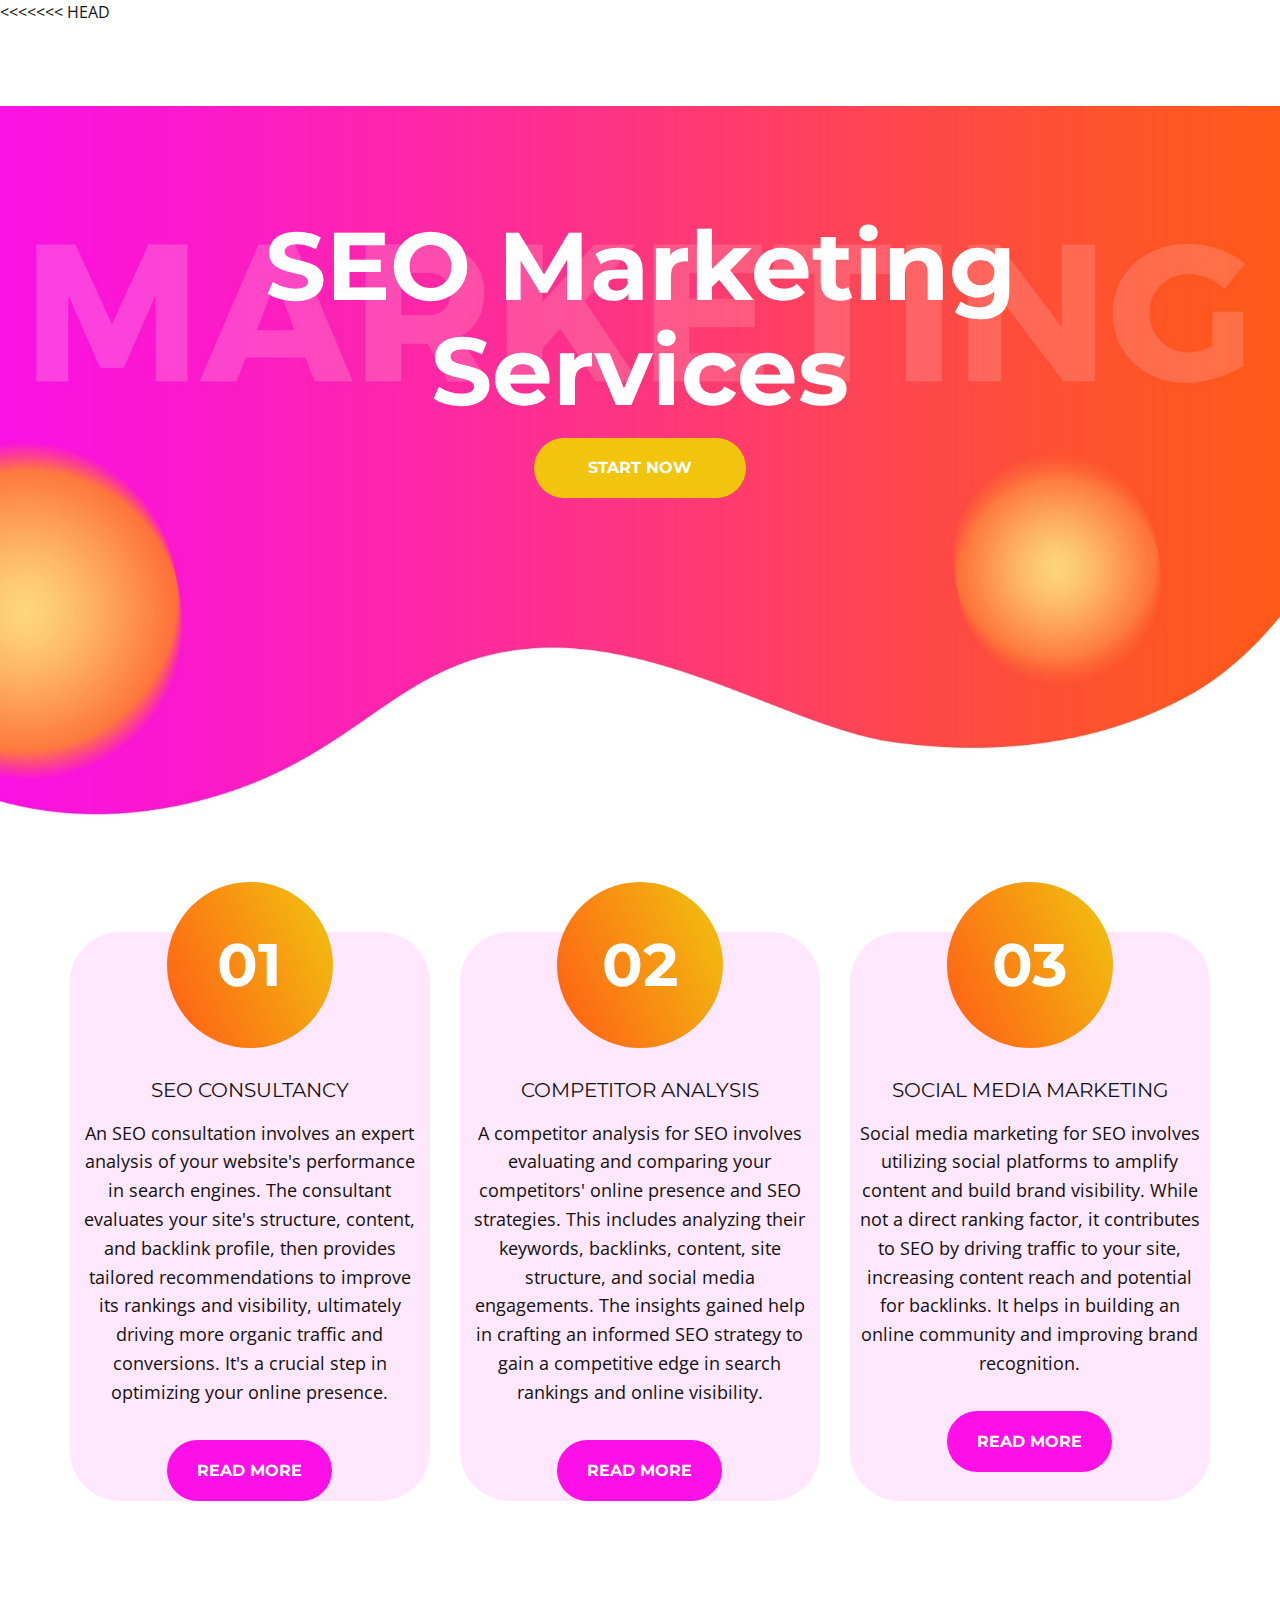
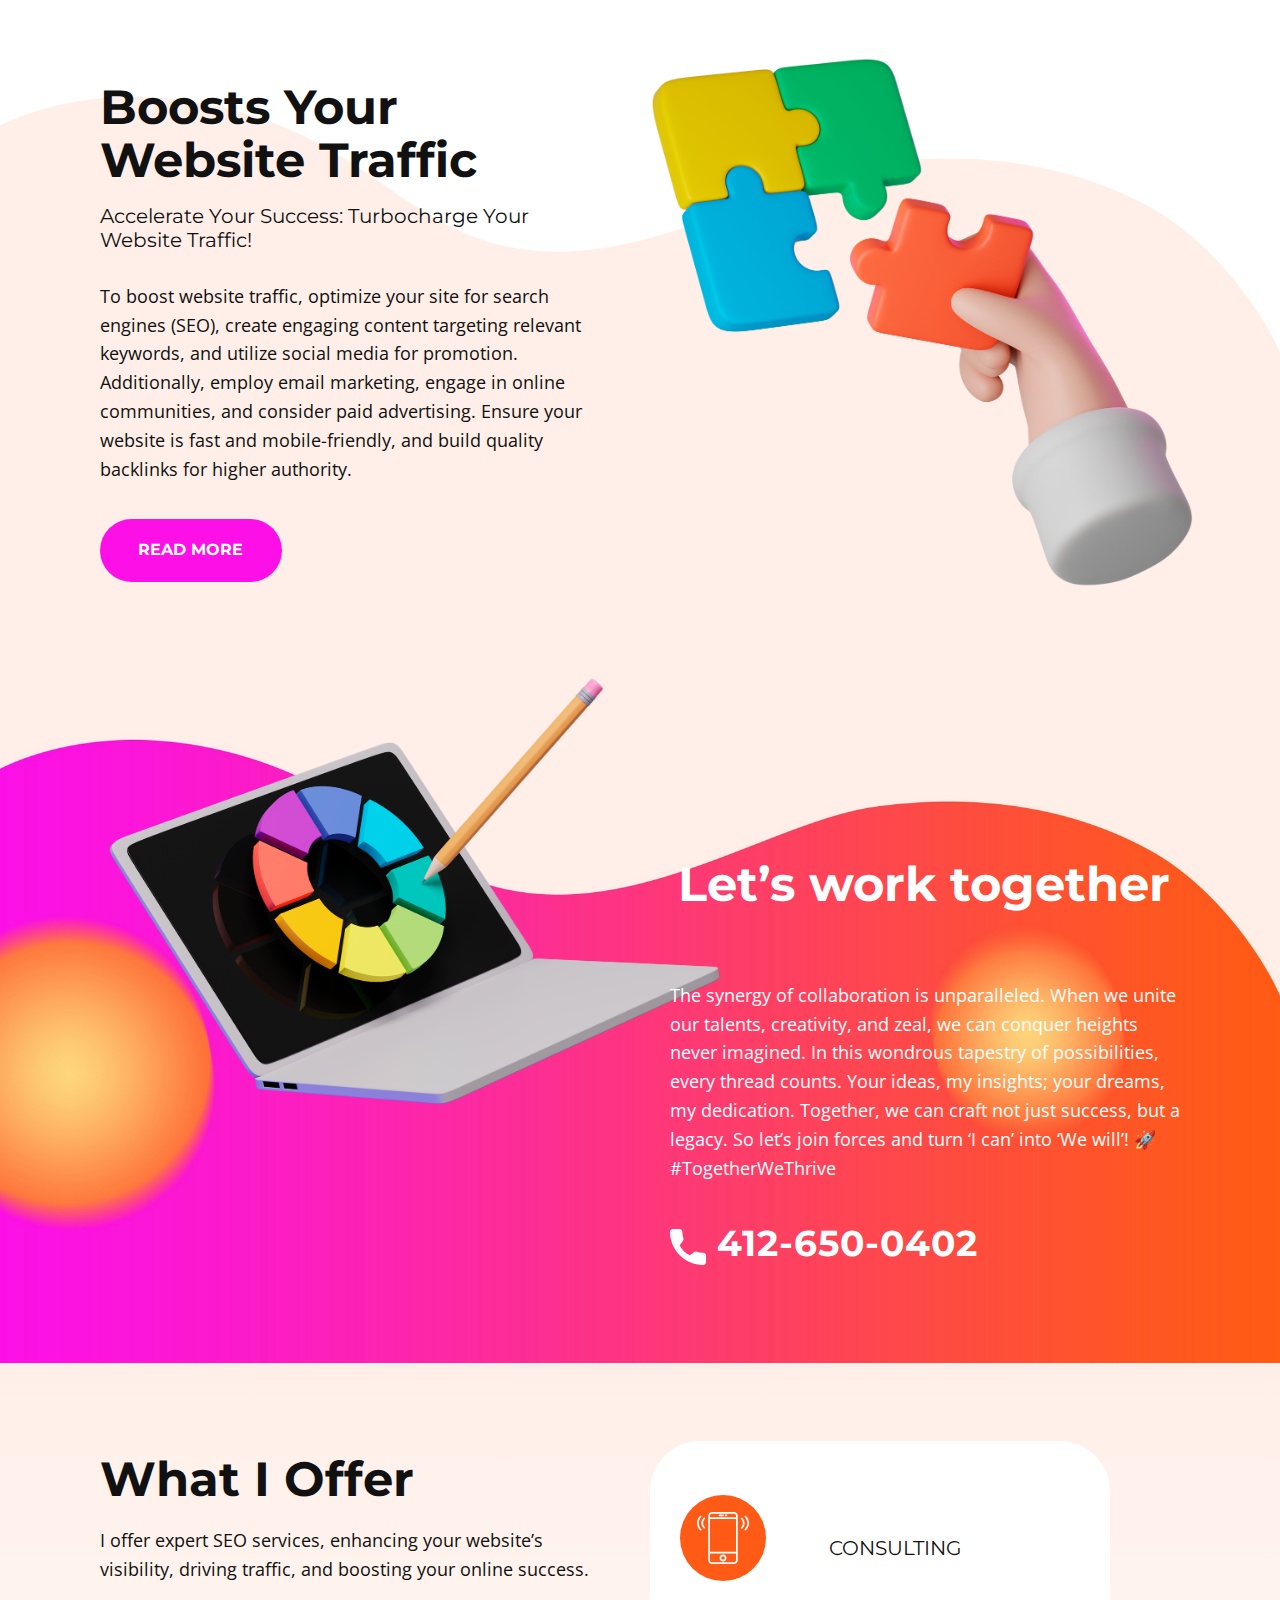
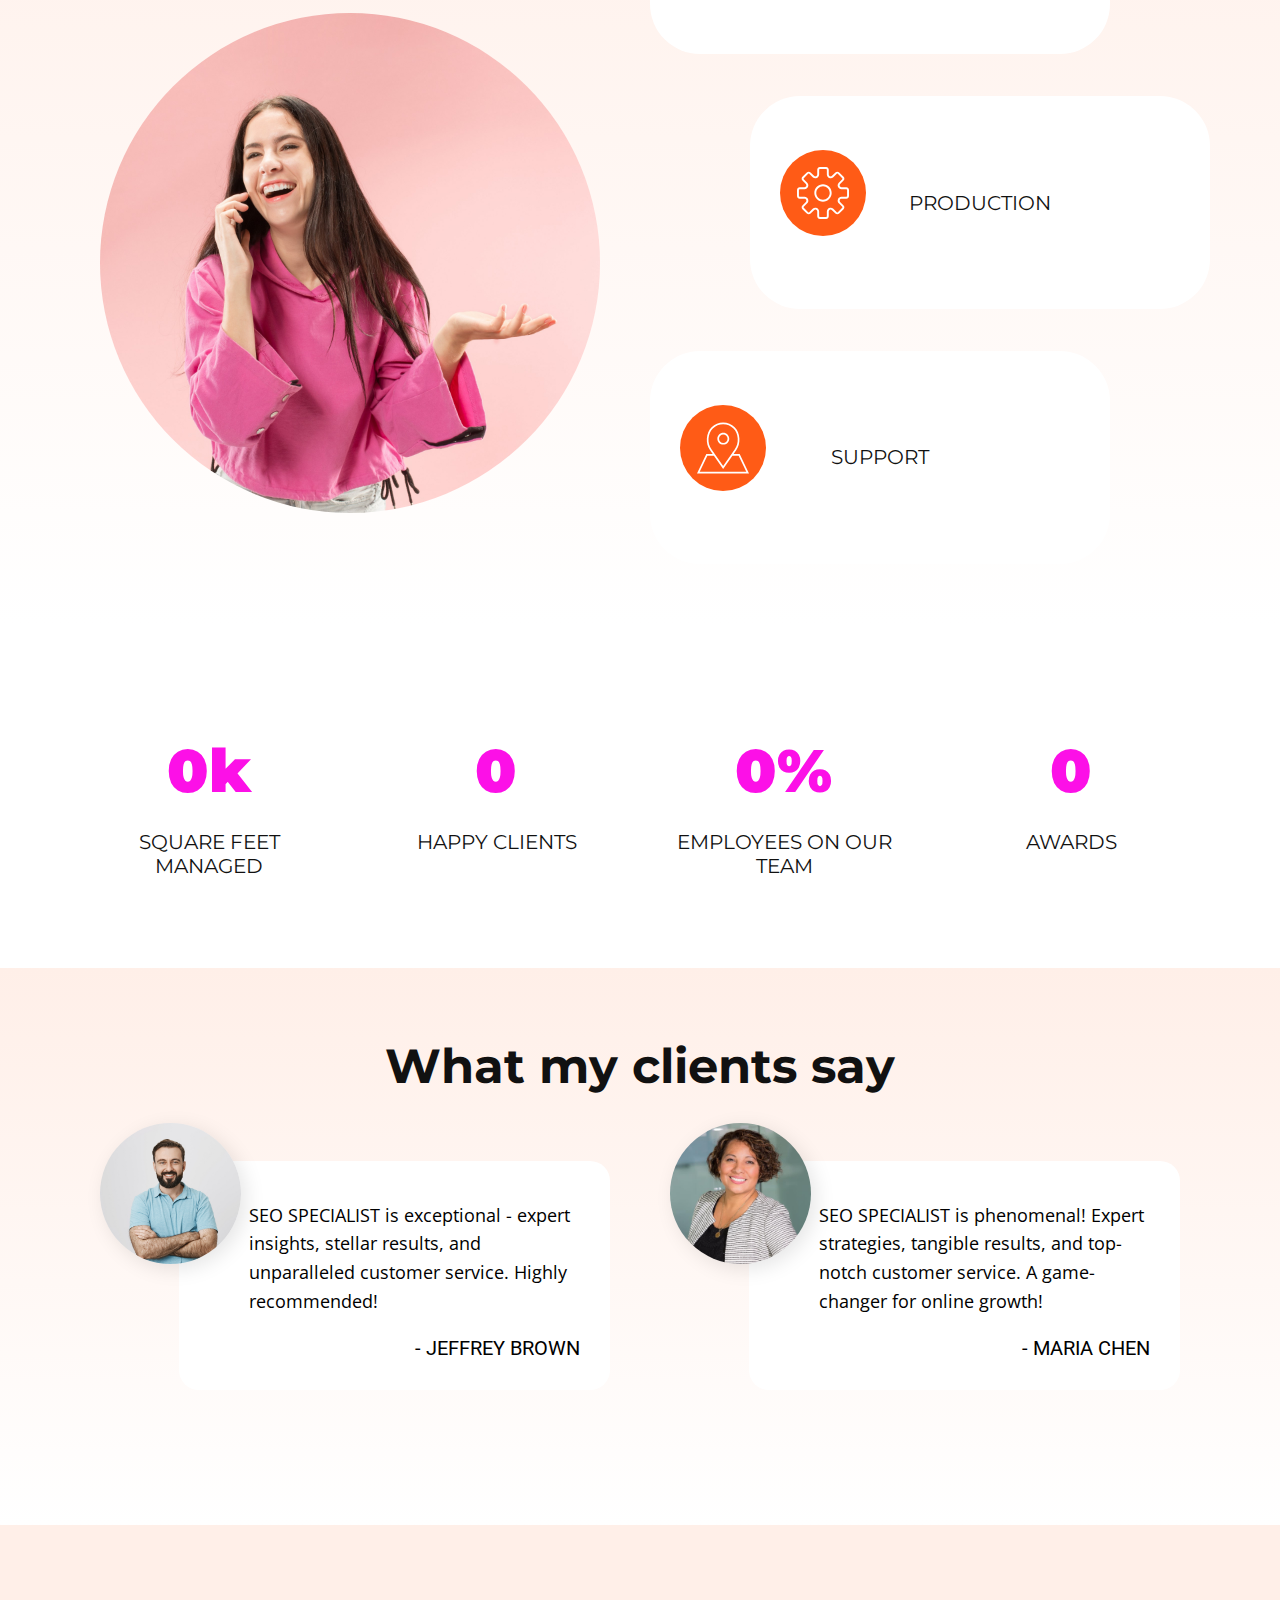
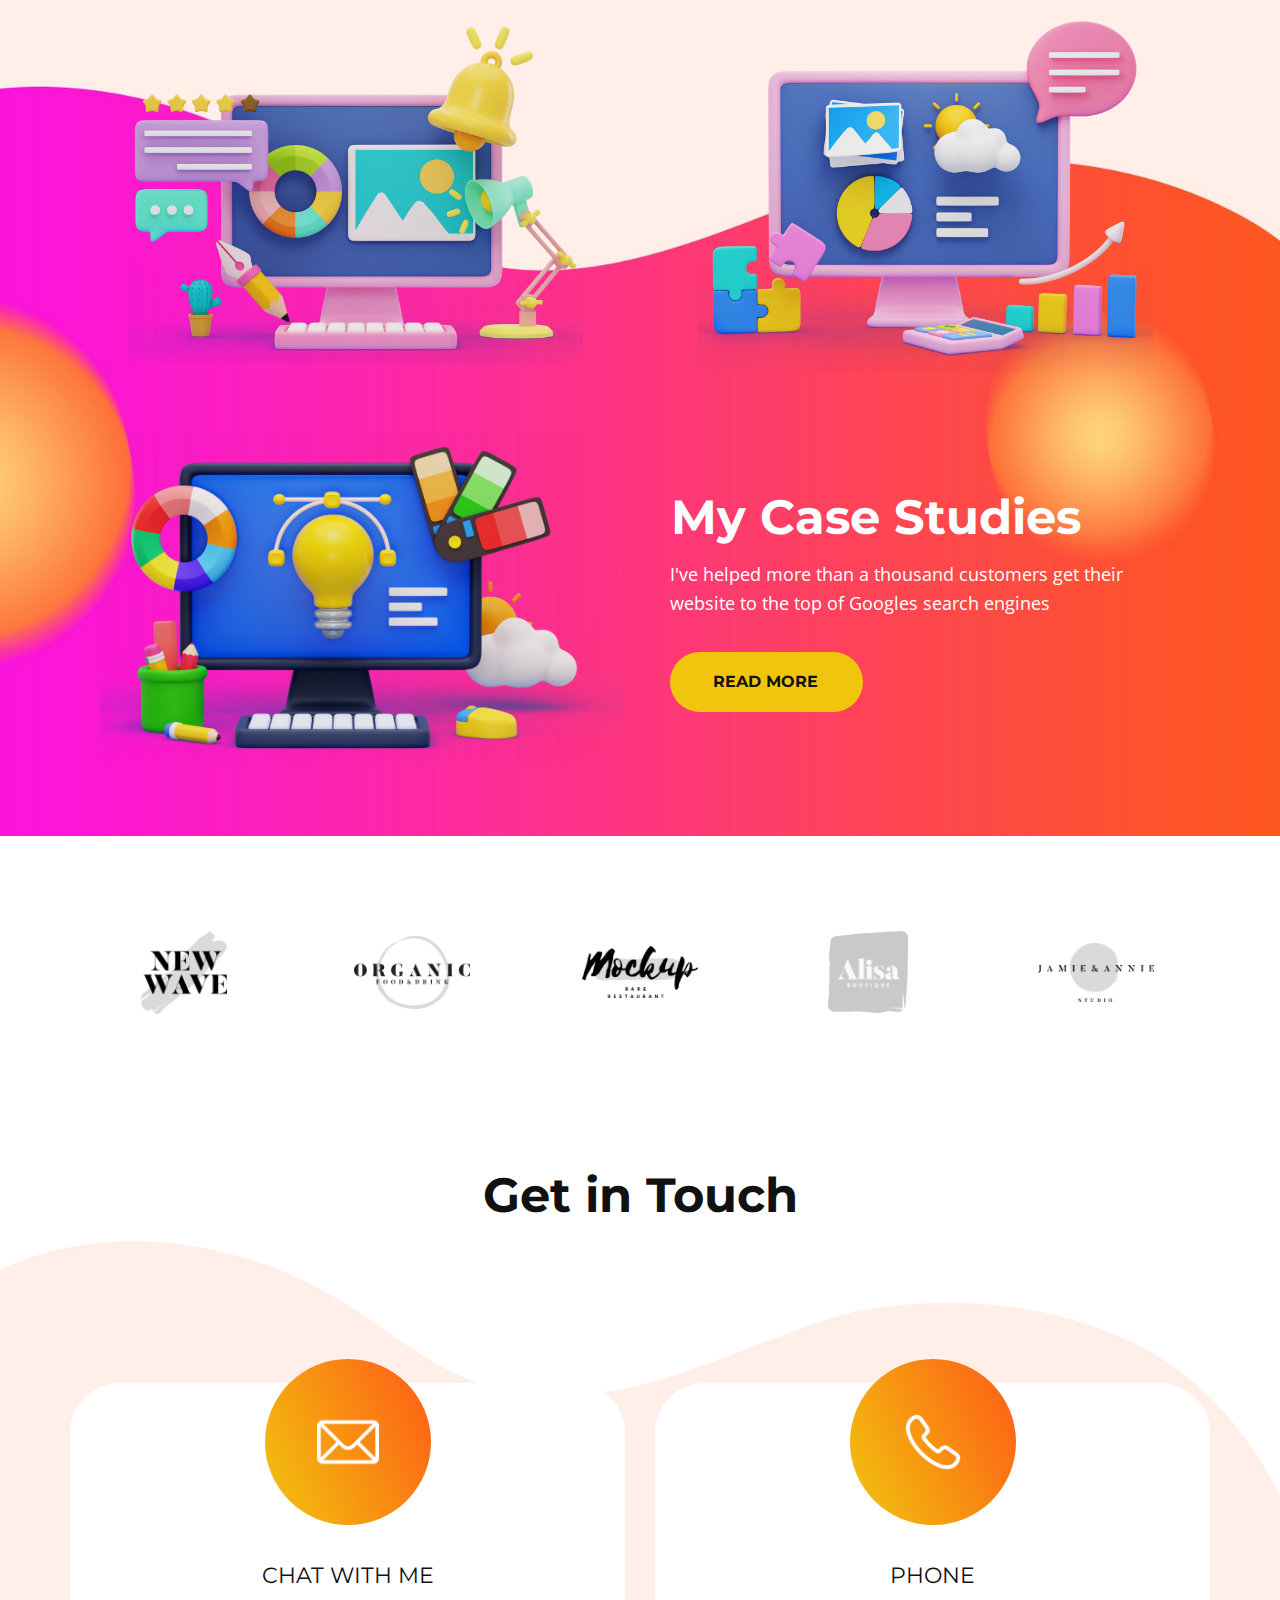
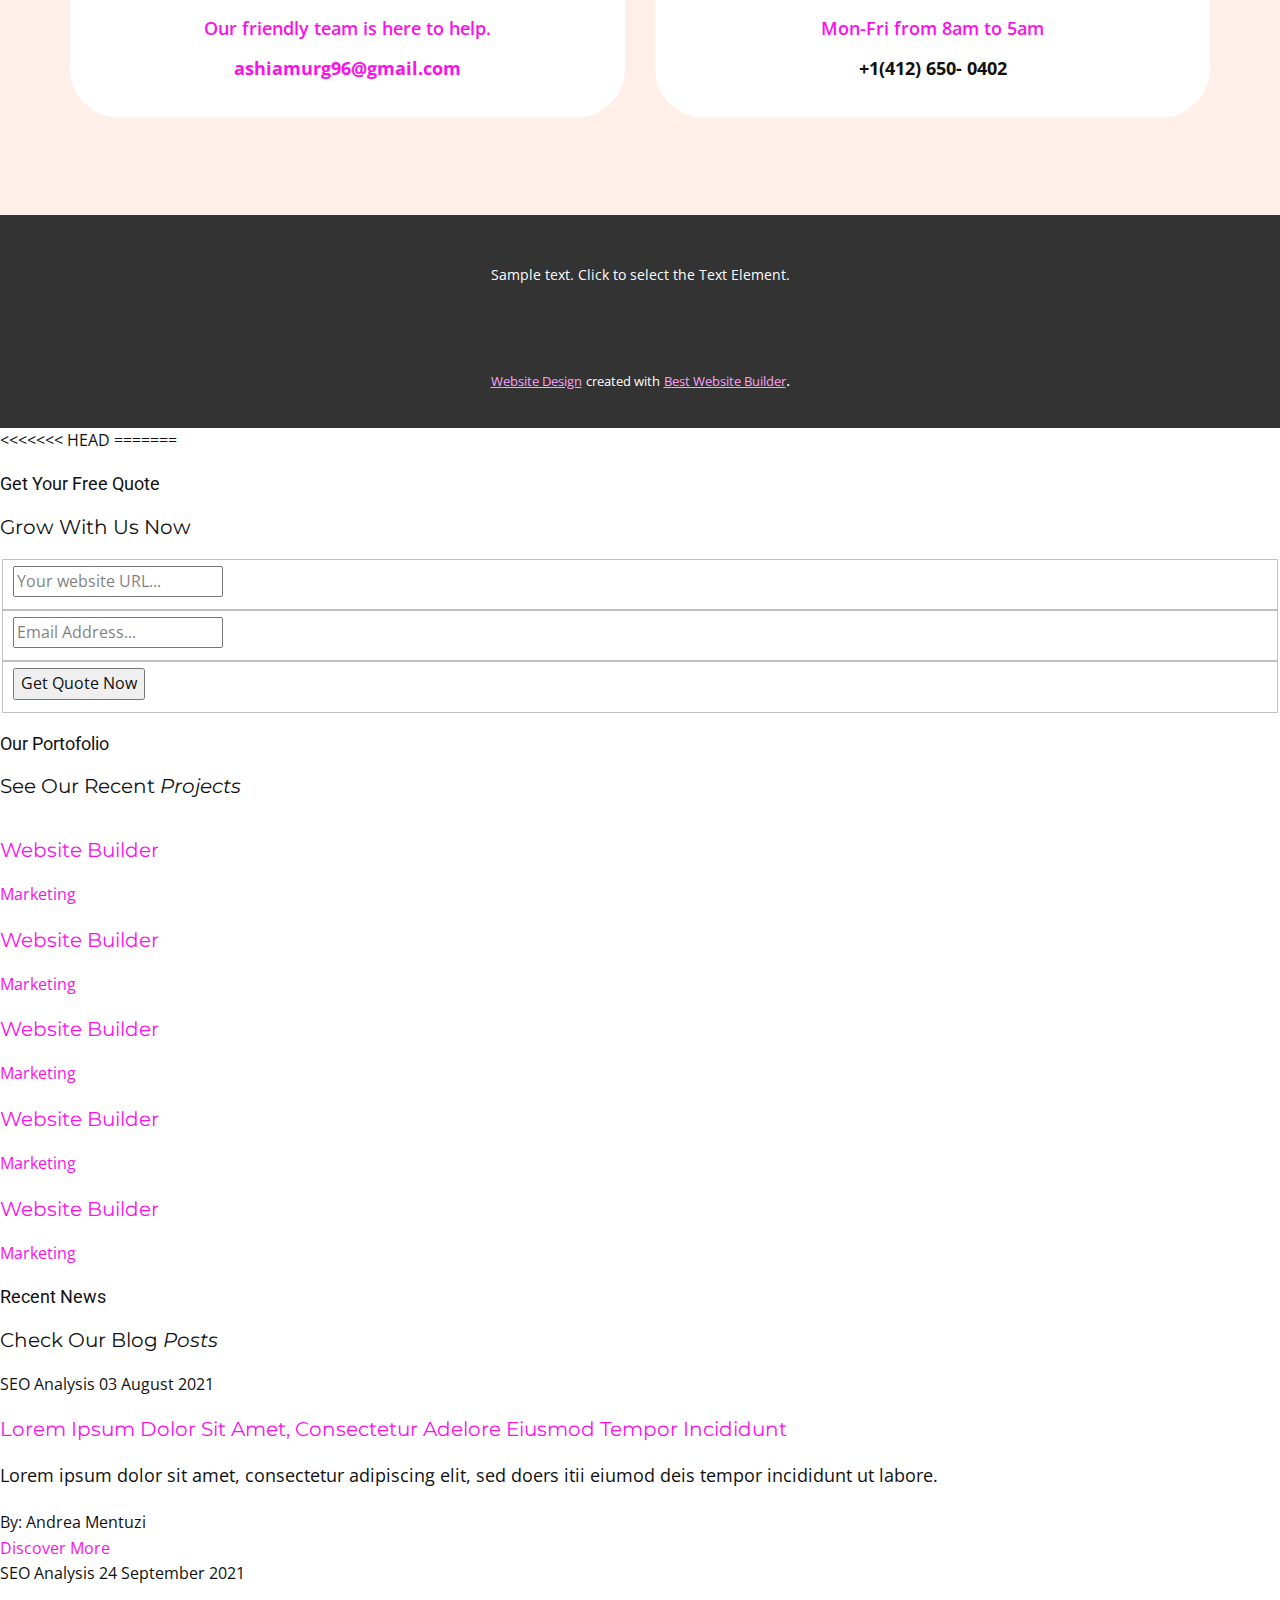
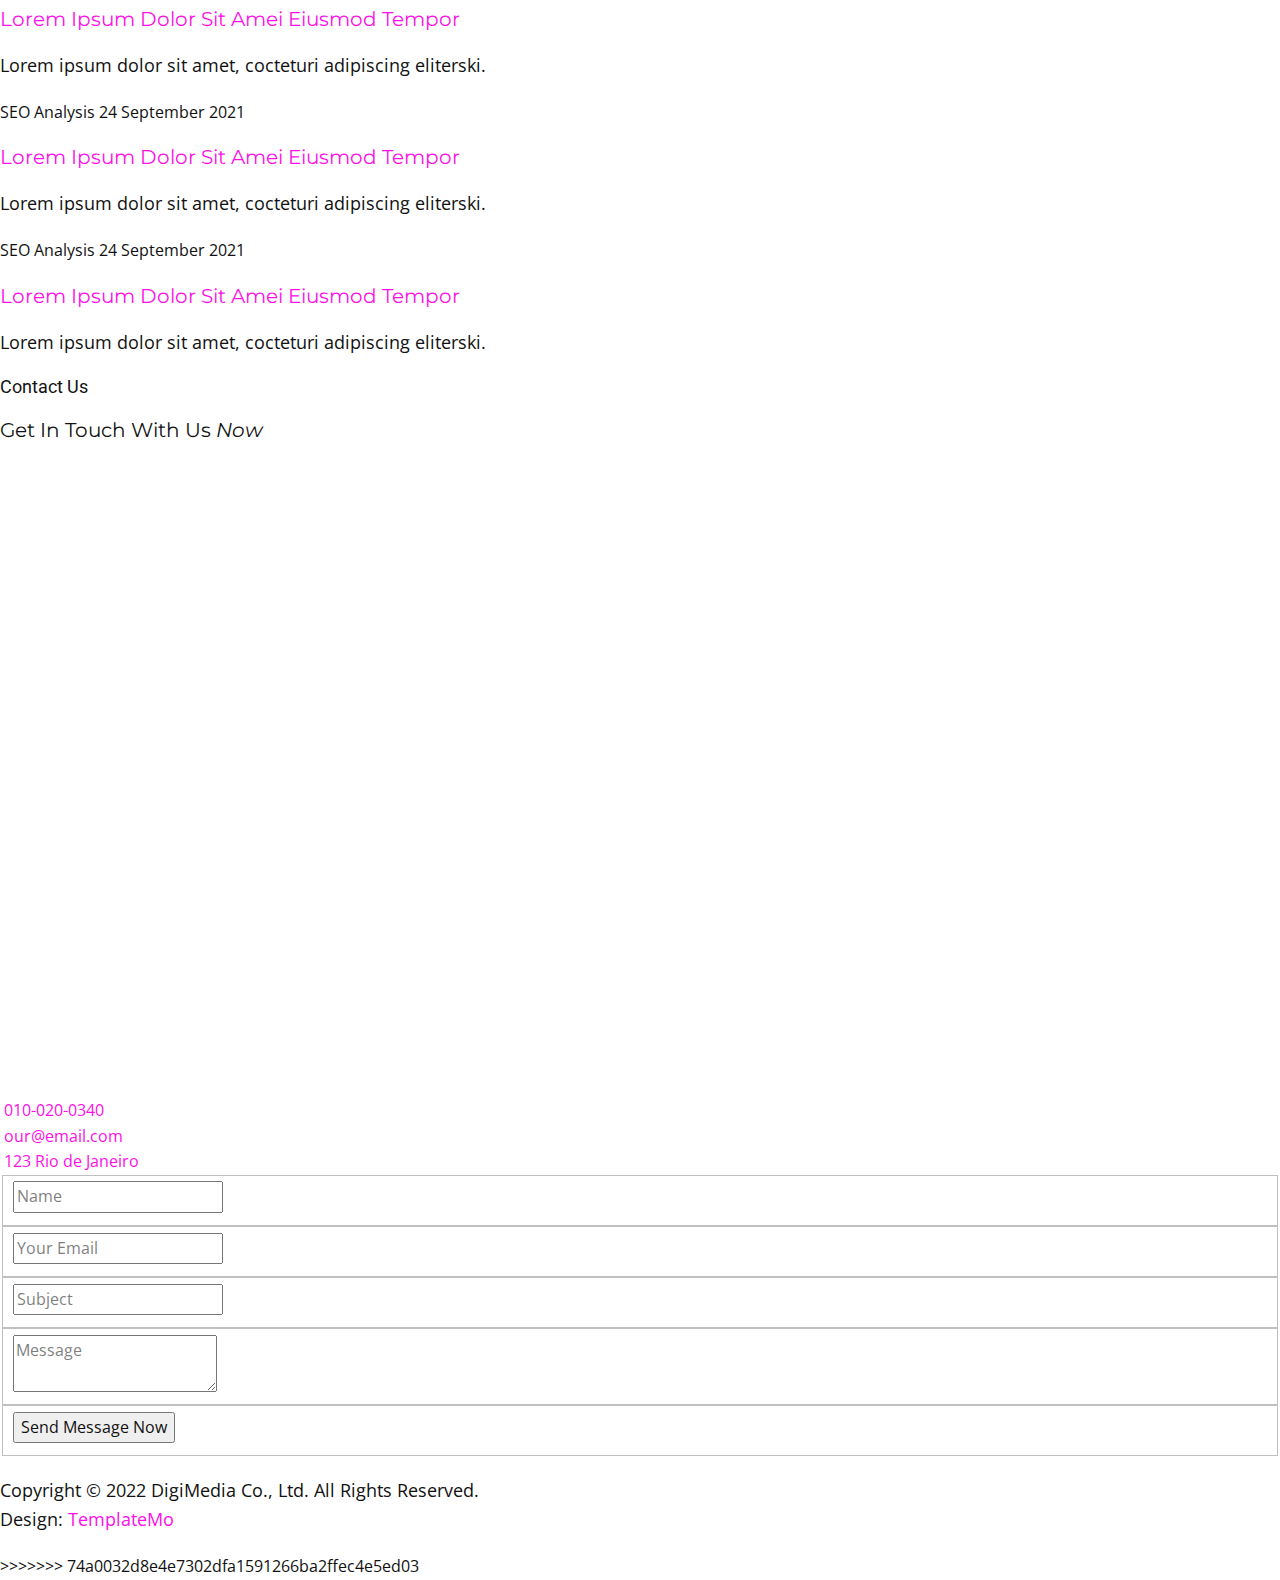
==== commit 589a199a: "Update index.html" ====
--- a/index.html
+++ b/index.html
@@ -1,3 +1,47 @@
+<<<<<<< HEAD
+<!DOCTYPE html>
+<html style="font-size: 16px;" lang="en"><head>
+    <meta name="viewport" content="width=device-width, initial-scale=1.0">
+    <meta charset="utf-8">
+    <meta name="keywords" content="​SEO Marketing Services, ​Boosts Your Website Traffic, ​Let’s work together, ​What We Offer, What our clients say, ​Our Case Studies, Get in Touch">
+    <meta name="description" content="">
+    <title>Home</title>
+    <link rel="stylesheet" href="nicepage.css" media="screen">
+<link rel="stylesheet" href="Home.css" media="screen">
+    <script class="u-script" type="text/javascript" src="jquery.js" defer=""></script>
+    <script class="u-script" type="text/javascript" src="nicepage.js" defer=""></script>
+    <meta name="generator" content="Nicepage 5.15.1, nicepage.com">
+    <link id="u-theme-google-font" rel="stylesheet" href="https://fonts.googleapis.com/css?family=Roboto:100,100i,300,300i,400,400i,500,500i,700,700i,900,900i|Open+Sans:300,300i,400,400i,500,500i,600,600i,700,700i,800,800i">
+    <link id="u-page-google-font" rel="stylesheet" href="https://fonts.googleapis.com/css?family=Montserrat:100,100i,200,200i,300,300i,400,400i,500,500i,600,600i,700,700i,800,800i,900,900i">
+    
+    
+    
+    
+    
+    
+    
+    
+    
+    
+    
+    
+    <script type="application/ld+json">{
+		"@context": "http://schema.org",
+		"@type": "Organization",
+		"name": ""
+}</script>
+    <meta name="theme-color" content="#fc10e7">
+    <meta property="og:title" content="Home">
+    <meta property="og:type" content="website">
+  <meta data-intl-tel-input-cdn-path="intlTelInput/"></head>
+  <body data-home-page="Home.html" data-home-page-title="Home" class="u-body u-xl-mode" data-lang="en"><header class="u-clearfix u-container-align-center u-header u-header" id="sec-1c6a"><div class="u-clearfix u-sheet u-valign-middle u-sheet-1">
+        <nav class="u-menu u-menu-one-level u-offcanvas u-menu-1">
+          <div class="menu-collapse u-custom-font u-font-montserrat" style="font-size: 1rem; letter-spacing: 0px; text-transform: uppercase;">
+            <a class="u-button-style u-custom-left-right-menu-spacing u-custom-padding-bottom u-custom-top-bottom-menu-spacing u-nav-link u-text-active-palette-1-base u-text-hover-palette-2-base" href="#">
+              <svg class="u-svg-link" viewBox="0 0 24 24"><use xmlns:xlink="http://www.w3.org/1999/xlink" xlink:href="#menu-hamburger"></use></svg>
+              <svg class="u-svg-content" version="1.1" id="menu-hamburger" viewBox="0 0 16 16" x="0px" y="0px" xmlns:xlink="http://www.w3.org/1999/xlink" xmlns="http://www.w3.org/2000/svg"><g><rect y="1" width="16" height="2"></rect><rect y="7" width="16" height="2"></rect><rect y="13" width="16" height="2"></rect>
+</g></svg>
+=======
 <!DOCTYPE html><html lang="en"><head>
 
     <meta charset="UTF-8">
@@ -8,7 +52,7 @@
     <link rel="preconnect" href="https://fonts.gstatic.com" crossorigin>
     <link href="https://fonts.googleapis.com/css2?family=Poppins:wght@100;200;300;400;500;600;700;800;900&amp;display=swap" rel="stylesheet">
 
-    <title>DigiMedia - Creative SEO HTML5 Template</title>
+    <title>SEO SPECIALIST</title>
 
     <!-- Bootstrap core CSS -->
     <link href="css/bootstrap.min.css" rel="stylesheet">
@@ -49,8 +93,8 @@
       <div class="row">
         <div class="col-lg-8 col-sm-8 col-7">
           <ul class="info">
-            <li><a href="#"><i class="fa fa-envelope"></i>digimedia@company.com</a></li>
-            <li><a href="#"><i class="fa fa-phone"></i>010-020-0340</a></li>
+            <li><a href="#"><i class="fa fa-envelope"></i>ashiamurg96@gmail.com</a></li>
+            <li><a href="#"><i class="fa fa-phone"></i>412-926-0902</a></li>
           </ul>
         </div>
         <div class="col-lg-4 col-sm-4 col-5">
@@ -75,322 +119,411 @@
             <!-- ***** Logo Start ***** -->
             <a href="index.html" class="logo">
               <img src="images/logo-v1.png" alt>
+>>>>>>> 74a0032d8e4e7302dfa1591266ba2ffec4e5ed03
             </a>
-            <!-- ***** Logo End ***** -->
-            <!-- ***** Menu Start ***** -->
-            <ul class="nav">
-              <li class="scroll-to-section"><a href="#top" class="active">Home</a></li>
-              <li class="scroll-to-section"><a href="#about">About</a></li>
-              <li class="scroll-to-section"><a href="#services">Services</a></li>
-              <li class="scroll-to-section"><a href="#portfolio">Projects</a></li>
-              <li class="scroll-to-section"><a href="#blog">Blog</a></li>
-              <li class="scroll-to-section"><a href="#contact">Contact</a></li> 
-              <li class="scroll-to-section"><div class="border-first-button"><a href="#contact">Free Quote</a></div></li> 
-            </ul>        
-            <a class="menu-trigger">
-                <span>Menu</span>
-            </a>
-            <!-- ***** Menu End ***** -->
-          </nav>
-        </div>
-      </div>
-    </div>
-  </header>
-  <!-- ***** Header Area End ***** -->
-
-  <div class="main-banner wow fadeIn" id="top" data-wow-duration="1s" data-wow-delay="0.5s">
-    <div class="container">
-      <div class="row">
-        <div class="col-lg-12">
-          <div class="row">
-            <div class="col-lg-6 align-self-center">
-              <div class="left-content show-up header-text wow fadeInLeft" data-wow-duration="1s" data-wow-delay="1s">
-                <div class="row">
-                  <div class="col-lg-12">
-                    <h6>Digital Media Agency</h6>
-                    <h2>We Boost Your Website Traffic</h2>
-                    <p>This template is brought to you by TemplateMo website. Feel free to use this for a commercial purpose. You are not allowed to redistribute the template ZIP file on any other template website. Thank you.</p>
-                  </div>
-                  <div class="col-lg-12">
-                    <div class="border-first-button scroll-to-section">
-                      <a href="#contact">Free Quote</a>
-                    </div>
-                  </div>
-                </div>
-              </div>
-            </div>
-            <div class="col-lg-6">
-              <div class="right-image wow fadeInRight" data-wow-duration="1s" data-wow-delay="0.5s">
-                <img src="images/slider-dec.png" alt>
-              </div>
-            </div>
-          </div>
-        </div>
-      </div>
-    </div>
-  </div>
-
-  <div id="about" class="about section">
-    <div class="container">
-      <div class="row">
-        <div class="col-lg-12">
-          <div class="row">
-            <div class="col-lg-6">
-              <div class="about-left-image  wow fadeInLeft" data-wow-duration="1s" data-wow-delay="0.5s">
-                <img src="images/about-dec.png" alt>
-              </div>
-            </div>
-            <div class="col-lg-6 align-self-center  wow fadeInRight" data-wow-duration="1s" data-wow-delay="0.5s">
-              <div class="about-right-content">
-                <div class="section-heading">
-                  <h6>About Us</h6>
-                  <h4>Who is DigiMedia <em>Agency</em></h4>
-                  <div class="line-dec"></div>
-                </div>
-                <p>We hope this DigiMedia template is useful for your work. You can use this template for any purpose. You may <a rel="nofollow" href="http://paypal.me/templatemo" target="_blank">contribute a little amount</a> via PayPal to <a href="https://templatemo.com/contact" target="_blank">support TemplateMo</a> in creating new templates regularly.</p>
-                <div class="row">
-                  <div class="col-lg-4 col-sm-4">
-                    <div class="skill-item first-skill-item wow fadeIn" data-wow-duration="1s" data-wow-delay="0s">
-                      <div class="progress" data-percentage="90">
-                        <span class="progress-left">
-                          <span class="progress-bar"></span>
-                        </span>
-                        <span class="progress-right">
-                          <span class="progress-bar"></span>
-                        </span>
-                        <div class="progress-value">
-                          <div>
-                            90%<br>
-                            <span>Coding</span>
-                          </div>
+          </div>
+          <div class="u-custom-menu u-nav-container">
+            <ul class="u-custom-font u-font-montserrat u-nav u-unstyled u-nav-1"><li class="u-nav-item"><a class="u-button-style u-nav-link u-text-active-palette-1-base u-text-hover-palette-2-base" href="Home.html" style="padding: 10px 20px;">Home</a>
+</li><li class="u-nav-item"><a class="u-button-style u-nav-link u-text-active-palette-1-base u-text-hover-palette-2-base" href="Services.html" style="padding: 10px 20px;">Services</a>
+</li><li class="u-nav-item"><a class="u-button-style u-nav-link u-text-active-palette-1-base u-text-hover-palette-2-base" href="blog/blog.html" style="padding: 10px 20px;">Blog</a>
+</li><li class="u-nav-item"><a class="u-button-style u-nav-link u-text-active-palette-1-base u-text-hover-palette-2-base" href="About.html" style="padding: 10px 20px;">About</a>
+</li><li class="u-nav-item"><a class="u-button-style u-nav-link u-text-active-palette-1-base u-text-hover-palette-2-base" href="Contact.html" style="padding: 10px 20px;">Contact</a>
+</li></ul>
+          </div>
+          <div class="u-custom-menu u-nav-container-collapse">
+            <div class="u-black u-container-style u-inner-container-layout u-opacity u-opacity-95 u-sidenav">
+              <div class="u-inner-container-layout u-sidenav-overflow">
+                <div class="u-menu-close"></div>
+                <ul class="u-align-center u-nav u-popupmenu-items u-unstyled u-nav-2"><li class="u-nav-item"><a class="u-button-style u-nav-link" href="Home.html">Home</a>
+</li><li class="u-nav-item"><a class="u-button-style u-nav-link" href="Services.html">Services</a>
+</li><li class="u-nav-item"><a class="u-button-style u-nav-link" href="blog/blog.html">Blog</a>
+</li><li class="u-nav-item"><a class="u-button-style u-nav-link" href="About.html">About</a>
+</li><li class="u-nav-item"><a class="u-button-style u-nav-link" href="Contact.html">Contact</a>
+</li></ul>
+              </div>
+            </div>
+            <div class="u-black u-menu-overlay u-opacity u-opacity-70"></div>
+          </div>
+        </nav>
+      </div></header>
+    <section class="u-clearfix u-image u-section-1" id="sec-e460" data-image-width="2008" data-image-height="1205">
+      <div class="u-clearfix u-sheet u-valign-middle-sm u-sheet-1">
+        <h1 class="u-align-center u-text u-text-body-alt-color u-text-1"> SEO Marketing Services</h1>
+        <a href="Contact.html" class="u-align-center u-border-none u-btn u-button-style u-palette-3-base u-text-body-alt-color u-btn-1">start now</a>
+      </div>
+    </section>
+    <section class="u-clearfix u-section-2" id="sec-5e32">
+      <div class="u-clearfix u-sheet u-sheet-1">
+        <div class="u-expanded-width u-list u-list-1">
+          <div class="u-repeater u-repeater-1">
+            <div class="u-container-style u-list-item u-palette-1-light-3 u-radius-50 u-repeater-item u-shape-round u-list-item-1">
+              <div class="u-container-layout u-similar-container u-container-layout-1">
+                <div class="u-container-align-center u-container-style u-gradient u-group u-preserve-proportions u-shape-circle u-group-1">
+                  <div class="u-container-layout u-valign-middle">
+                    <h3 class="u-align-center u-custom-font u-font-montserrat u-text u-text-body-alt-color u-text-default u-text-1">01</h3>
+                  </div>
+                </div>
+                <h5 class="u-text u-text-default u-text-2"> SEO Consultancy</h5>
+                <p class="u-align-center u-text u-text-default u-text-3"> An SEO consultation involves an expert analysis of your website's performance in search engines. The consultant evaluates your site's structure, content, and backlink profile, then provides tailored recommendations to improve its rankings and visibility, ultimately driving more organic traffic and conversions. It's a crucial step in optimizing your online presence.</p>
+                <a href="blog/blog.html" class="u-btn u-button-style u-btn-1">read more</a>
+              </div>
+            </div>
+            <div class="u-container-style u-list-item u-palette-1-light-3 u-radius-50 u-repeater-item u-shape-round u-list-item-2">
+              <div class="u-container-layout u-similar-container u-container-layout-3">
+                <div class="u-container-align-center u-container-style u-gradient u-group u-preserve-proportions u-shape-circle u-group-2">
+                  <div class="u-container-layout u-valign-middle">
+                    <h3 class="u-align-center u-custom-font u-font-montserrat u-text u-text-body-alt-color u-text-default u-text-4">02</h3>
+                  </div>
+                </div>
+                <h5 class="u-text u-text-default u-text-5"> Competitor Analysis</h5>
+                <p class="u-align-center u-text u-text-default u-text-6"> A competitor analysis for SEO involves evaluating and comparing your competitors' online presence and SEO strategies. This includes analyzing their keywords, backlinks, content, site structure, and social media engagements. The insights gained help in crafting an informed SEO strategy to gain a competitive edge in search rankings and online visibility.</p>
+                <a href="blog/blog.html" class="u-btn u-button-style u-btn-2"> read more</a>
+              </div>
+            </div>
+            <div class="u-container-style u-list-item u-palette-1-light-3 u-radius-50 u-repeater-item u-shape-round u-list-item-3">
+              <div class="u-container-layout u-similar-container u-container-layout-5">
+                <div class="u-container-align-center u-container-style u-gradient u-group u-preserve-proportions u-shape-circle u-group-3">
+                  <div class="u-container-layout u-valign-middle">
+                    <h3 class="u-align-center u-custom-font u-font-montserrat u-text u-text-body-alt-color u-text-default u-text-7">03</h3>
+                  </div>
+                </div>
+                <h5 class="u-text u-text-default u-text-8"> Social Media Marketing</h5>
+                <p class="u-align-center u-text u-text-default u-text-9"> Social media marketing for SEO involves utilizing social platforms to amplify content and build brand visibility. While not a direct ranking factor, it contributes to SEO by driving traffic to your site, increasing content reach and potential for backlinks. It helps in building an online community and improving brand recognition.</p>
+                <a href="blog/blog.html" class="u-btn u-button-style u-btn-3"> read more</a>
+              </div>
+            </div>
+          </div>
+        </div>
+      </div>
+    </section>
+    <section class="u-clearfix u-container-align-center u-image u-section-3" id="sec-3349" data-image-width="2008" data-image-height="1205">
+      <div class="u-clearfix u-sheet u-valign-bottom-lg u-valign-bottom-md u-valign-bottom-xl u-valign-middle-sm u-valign-middle-xs u-sheet-1">
+        <div class="u-clearfix u-expanded-width u-layout-wrap u-layout-wrap-1">
+          <div class="u-layout">
+            <div class="u-layout-row">
+              <div class="u-container-style u-layout-cell u-size-30 u-layout-cell-1">
+                <div class="u-container-layout u-valign-middle u-container-layout-1">
+                  <h2 class="u-text u-text-1"> Boosts Your Website Traffic</h2>
+                  <h4 class="u-text u-text-default u-text-2"> Accelerate Your Success: Turbocharge Your Website Traffic!</h4>
+                  <p class="u-text u-text-3">To boost website traffic, optimize your site for search engines (SEO), create engaging content targeting relevant keywords, and utilize social media for promotion. Additionally, employ email marketing, engage in online communities, and consider paid advertising. Ensure your website is fast and mobile-friendly, and build quality backlinks for higher authority.</p>
+                  <a href="blog/blog.html" class="u-btn u-button-style u-btn-1">read more</a>
+                </div>
+              </div>
+              <div class="u-container-style u-layout-cell u-size-30 u-layout-cell-2">
+                <div class="u-container-layout u-container-layout-2">
+                  <img class="u-expanded-width u-image u-image-contain u-image-default u-image-1" src="images/16691741_5799687.png" alt="" data-image-width="1300" data-image-height="1261">
+                </div>
+              </div>
+            </div>
+          </div>
+        </div>
+      </div>
+    </section>
+    <section class="u-clearfix u-container-align-center u-image u-section-4" id="sec-a3a3" data-image-width="2008" data-image-height="1205">
+      <div class="u-clearfix u-sheet u-valign-middle-lg u-valign-middle-md u-valign-middle-xl u-sheet-1">
+        <div class="u-clearfix u-expanded-width u-layout-wrap u-layout-wrap-1">
+          <div class="u-layout">
+            <div class="u-layout-row">
+              <div class="u-container-style u-layout-cell u-size-30 u-layout-cell-1">
+                <div class="u-container-layout u-container-layout-1">
+                  <img class="u-expanded-width-sm u-expanded-width-xs u-image u-image-contain u-image-default u-image-1" src="images/17879734_5883631.png" alt="" data-image-width="1500" data-image-height="1065">
+                </div>
+              </div>
+              <div class="u-container-style u-layout-cell u-size-30 u-layout-cell-2">
+                <div class="u-container-layout u-valign-bottom u-container-layout-2">
+                  <h2 class="u-text u-text-body-alt-color u-text-default u-text-1"> Let’s work together</h2>
+                  <p class="u-text u-text-body-alt-color u-text-default u-text-2"> The synergy of collaboration is unparalleled. When we unite our talents, creativity, and zeal, we can conquer heights never imagined. In this wondrous tapestry of possibilities, every thread counts. Your ideas, my insights; your dreams, my dedication. Together, we can craft not just success, but a legacy. So let’s join forces and turn ‘I can’ into ‘We will’! 🚀 #TogetherWeThrive</p>
+                  <a href="https://nicepage.com/website-design" class="u-active-none u-btn u-button-style u-hover-none u-none u-text-body-alt-color u-text-hover-palette-3-light-3 u-btn-1"><span class="u-icon u-text-white"><svg class="u-svg-content" viewBox="0 0 405.333 405.333" x="0px" y="0px" style="width: 1em; height: 1em;"><path d="M373.333,266.88c-25.003,0-49.493-3.904-72.704-11.563c-11.328-3.904-24.192-0.896-31.637,6.699l-46.016,34.752    c-52.8-28.181-86.592-61.952-114.389-114.368l33.813-44.928c8.512-8.512,11.563-20.971,7.915-32.64    C142.592,81.472,138.667,56.96,138.667,32c0-17.643-14.357-32-32-32H32C14.357,0,0,14.357,0,32    c0,205.845,167.488,373.333,373.333,373.333c17.643,0,32-14.357,32-32V298.88C405.333,281.237,390.976,266.88,373.333,266.88z"></path></svg></span>&nbsp;412-650-0402
+                  </a>
+                </div>
+              </div>
+            </div>
+          </div>
+        </div>
+      </div>
+    </section>
+    <section class="u-clearfix u-gradient u-section-5" id="sec-bde7">
+      <div class="u-clearfix u-sheet u-sheet-1">
+        <div class="u-clearfix u-expanded-width u-gutter-20 u-layout-wrap u-layout-wrap-1">
+          <div class="u-layout">
+            <div class="u-layout-row">
+              <div class="u-size-30">
+                <div class="u-layout-col">
+                  <div class="u-container-style u-layout-cell u-size-60 u-layout-cell-1">
+                    <div class="u-container-layout u-container-layout-1">
+                      <h2 class="u-text u-text-default u-text-1"> What I Offer</h2>
+                      <p class="u-text u-text-default u-text-2">I offer expert SEO services, enhancing your website’s visibility, driving traffic, and boosting your online success.</p>
+                      <div class="u-expanded-width u-image u-image-circle u-preserve-proportions u-image-1" alt="" data-image-width="1500" data-image-height="1500">
+                        <div class="u-preserve-proportions-child" style="padding-top: 100%;"></div>
+                      </div>
+                    </div>
+                  </div>
+                </div>
+              </div>
+              <div class="u-size-30">
+                <div class="u-layout-col">
+                  <div class="u-container-style u-layout-cell u-size-20 u-layout-cell-2">
+                    <div class="u-container-layout u-container-layout-2">
+                      <div class="u-container-style u-group u-radius-50 u-shape-round u-white u-group-1">
+                        <div class="u-container-layout u-valign-middle-md u-valign-middle-sm u-container-layout-3"><span class="u-icon u-icon-circle u-palette-2-base u-text-white u-icon-1"><svg class="u-svg-link" preserveAspectRatio="xMidYMin slice" viewBox="0 0 60 60" style=""><use xmlns:xlink="http://www.w3.org/1999/xlink" xlink:href="#svg-e4f2"></use></svg><svg class="u-svg-content" viewBox="0 0 60 60" x="0px" y="0px" id="svg-e4f2" style="enable-background:new 0 0 60 60;"><g><path d="M42.595,0H17.405C14.977,0,13,1.977,13,4.405v51.189C13,58.023,14.977,60,17.405,60h25.189C45.023,60,47,58.023,47,55.595
+		V4.405C47,1.977,45.023,0,42.595,0z M15,8h30v38H15V8z M17.405,2h25.189C43.921,2,45,3.079,45,4.405V6H15V4.405
+		C15,3.079,16.079,2,17.405,2z M42.595,58H17.405C16.079,58,15,56.921,15,55.595V48h30v7.595C45,56.921,43.921,58,42.595,58z"></path><path d="M30,49c-2.206,0-4,1.794-4,4s1.794,4,4,4s4-1.794,4-4S32.206,49,30,49z M30,55c-1.103,0-2-0.897-2-2s0.897-2,2-2
+		s2,0.897,2,2S31.103,55,30,55z"></path><path d="M26,5h4c0.553,0,1-0.447,1-1s-0.447-1-1-1h-4c-0.553,0-1,0.447-1,1S25.447,5,26,5z"></path><path d="M33,5h1c0.553,0,1-0.447,1-1s-0.447-1-1-1h-1c-0.553,0-1,0.447-1,1S32.447,5,33,5z"></path><path d="M56.612,4.569c-0.391-0.391-1.023-0.391-1.414,0s-0.391,1.023,0,1.414c3.736,3.736,3.736,9.815,0,13.552
+		c-0.391,0.391-0.391,1.023,0,1.414c0.195,0.195,0.451,0.293,0.707,0.293s0.512-0.098,0.707-0.293
+		C61.128,16.434,61.128,9.085,56.612,4.569z"></path><path d="M52.401,6.845c-0.391-0.391-1.023-0.391-1.414,0s-0.391,1.023,0,1.414c1.237,1.237,1.918,2.885,1.918,4.639
+		s-0.681,3.401-1.918,4.638c-0.391,0.391-0.391,1.023,0,1.414c0.195,0.195,0.451,0.293,0.707,0.293s0.512-0.098,0.707-0.293
+		c1.615-1.614,2.504-3.764,2.504-6.052S54.017,8.459,52.401,6.845z"></path><path d="M4.802,5.983c0.391-0.391,0.391-1.023,0-1.414s-1.023-0.391-1.414,0c-4.516,4.516-4.516,11.864,0,16.38
+		c0.195,0.195,0.451,0.293,0.707,0.293s0.512-0.098,0.707-0.293c0.391-0.391,0.391-1.023,0-1.414
+		C1.065,15.799,1.065,9.72,4.802,5.983z"></path><path d="M9.013,6.569c-0.391-0.391-1.023-0.391-1.414,0c-1.615,1.614-2.504,3.764-2.504,6.052s0.889,4.438,2.504,6.053
+		c0.195,0.195,0.451,0.293,0.707,0.293s0.512-0.098,0.707-0.293c0.391-0.391,0.391-1.023,0-1.414
+		c-1.237-1.237-1.918-2.885-1.918-4.639S7.775,9.22,9.013,7.983C9.403,7.593,9.403,6.96,9.013,6.569z"></path>
+</g></svg></span>
+                          <h5 class="u-text u-text-default-lg u-text-default-xl u-text-3">consulting</h5>
                         </div>
                       </div>
                     </div>
                   </div>
-                  <div class="col-lg-4 col-sm-4">
-                    <div class="skill-item second-skill-item wow fadeIn" data-wow-duration="1s" data-wow-delay="0s">
-                      <div class="progress" data-percentage="80">
-                        <span class="progress-left">
-                          <span class="progress-bar"></span>
-                        </span>
-                        <span class="progress-right">
-                          <span class="progress-bar"></span>
-                        </span>
-                        <div class="progress-value">
-                          <div>
-                            80%<br>
-                            <span>Photoshop</span>
-                          </div>
+                  <div class="u-container-align-right u-container-style u-layout-cell u-size-20 u-layout-cell-3">
+                    <div class="u-container-layout u-container-layout-4">
+                      <div class="u-container-style u-group u-radius-50 u-shape-round u-white u-group-2">
+                        <div class="u-container-layout u-container-layout-5"><span class="u-icon u-icon-circle u-palette-2-base u-icon-2"><svg class="u-svg-link" preserveAspectRatio="xMidYMin slice" viewBox="0 0 54 54" style=""><use xmlns:xlink="http://www.w3.org/1999/xlink" xlink:href="#svg-7aa2"></use></svg><svg class="u-svg-content" viewBox="0 0 54 54" x="0px" y="0px" id="svg-7aa2" style="enable-background:new 0 0 54 54;"><g><path d="M51.22,21h-5.052c-0.812,0-1.481-0.447-1.792-1.197s-0.153-1.54,0.42-2.114l3.572-3.571
+		c0.525-0.525,0.814-1.224,0.814-1.966c0-0.743-0.289-1.441-0.814-1.967l-4.553-4.553c-1.05-1.05-2.881-1.052-3.933,0l-3.571,3.571
+		c-0.574,0.573-1.366,0.733-2.114,0.421C33.447,9.313,33,8.644,33,7.832V2.78C33,1.247,31.753,0,30.22,0H23.78
+		C22.247,0,21,1.247,21,2.78v5.052c0,0.812-0.447,1.481-1.197,1.792c-0.748,0.313-1.54,0.152-2.114-0.421l-3.571-3.571
+		c-1.052-1.052-2.883-1.05-3.933,0l-4.553,4.553c-0.525,0.525-0.814,1.224-0.814,1.967c0,0.742,0.289,1.44,0.814,1.966l3.572,3.571
+		c0.573,0.574,0.73,1.364,0.42,2.114S8.644,21,7.832,21H2.78C1.247,21,0,22.247,0,23.78v6.439C0,31.753,1.247,33,2.78,33h5.052
+		c0.812,0,1.481,0.447,1.792,1.197s0.153,1.54-0.42,2.114l-3.572,3.571c-0.525,0.525-0.814,1.224-0.814,1.966
+		c0,0.743,0.289,1.441,0.814,1.967l4.553,4.553c1.051,1.051,2.881,1.053,3.933,0l3.571-3.572c0.574-0.573,1.363-0.731,2.114-0.42
+		c0.75,0.311,1.197,0.98,1.197,1.792v5.052c0,1.533,1.247,2.78,2.78,2.78h6.439c1.533,0,2.78-1.247,2.78-2.78v-5.052
+		c0-0.812,0.447-1.481,1.197-1.792c0.751-0.312,1.54-0.153,2.114,0.42l3.571,3.572c1.052,1.052,2.883,1.05,3.933,0l4.553-4.553
+		c0.525-0.525,0.814-1.224,0.814-1.967c0-0.742-0.289-1.44-0.814-1.966l-3.572-3.571c-0.573-0.574-0.73-1.364-0.42-2.114
+		S45.356,33,46.168,33h5.052c1.533,0,2.78-1.247,2.78-2.78V23.78C54,22.247,52.753,21,51.22,21z M52,30.22
+		C52,30.65,51.65,31,51.22,31h-5.052c-1.624,0-3.019,0.932-3.64,2.432c-0.622,1.5-0.295,3.146,0.854,4.294l3.572,3.571
+		c0.305,0.305,0.305,0.8,0,1.104l-4.553,4.553c-0.304,0.304-0.799,0.306-1.104,0l-3.571-3.572c-1.149-1.149-2.794-1.474-4.294-0.854
+		c-1.5,0.621-2.432,2.016-2.432,3.64v5.052C31,51.65,30.65,52,30.22,52H23.78C23.35,52,23,51.65,23,51.22v-5.052
+		c0-1.624-0.932-3.019-2.432-3.64c-0.503-0.209-1.021-0.311-1.533-0.311c-1.014,0-1.997,0.4-2.761,1.164l-3.571,3.572
+		c-0.306,0.306-0.801,0.304-1.104,0l-4.553-4.553c-0.305-0.305-0.305-0.8,0-1.104l3.572-3.571c1.148-1.148,1.476-2.794,0.854-4.294
+		C10.851,31.932,9.456,31,7.832,31H2.78C2.35,31,2,30.65,2,30.22V23.78C2,23.35,2.35,23,2.78,23h5.052
+		c1.624,0,3.019-0.932,3.64-2.432c0.622-1.5,0.295-3.146-0.854-4.294l-3.572-3.571c-0.305-0.305-0.305-0.8,0-1.104l4.553-4.553
+		c0.304-0.305,0.799-0.305,1.104,0l3.571,3.571c1.147,1.147,2.792,1.476,4.294,0.854C22.068,10.851,23,9.456,23,7.832V2.78
+		C23,2.35,23.35,2,23.78,2h6.439C30.65,2,31,2.35,31,2.78v5.052c0,1.624,0.932,3.019,2.432,3.64
+		c1.502,0.622,3.146,0.294,4.294-0.854l3.571-3.571c0.306-0.305,0.801-0.305,1.104,0l4.553,4.553c0.305,0.305,0.305,0.8,0,1.104
+		l-3.572,3.571c-1.148,1.148-1.476,2.794-0.854,4.294c0.621,1.5,2.016,2.432,3.64,2.432h5.052C51.65,23,52,23.35,52,23.78V30.22z"></path><path d="M27,18c-4.963,0-9,4.037-9,9s4.037,9,9,9s9-4.037,9-9S31.963,18,27,18z M27,34c-3.859,0-7-3.141-7-7s3.141-7,7-7
+		s7,3.141,7,7S30.859,34,27,34z"></path>
+</g></svg></span>
+                          <h5 class="u-text u-text-default-lg u-text-default-xl u-text-4">production</h5>
                         </div>
                       </div>
                     </div>
                   </div>
-                  <div class="col-lg-4 col-sm-4">
-                    <div class="skill-item third-skill-item wow fadeIn" data-wow-duration="1s" data-wow-delay="0s">
-                      <div class="progress" data-percentage="80">
-                        <span class="progress-left">
-                          <span class="progress-bar"></span>
-                        </span>
-                        <span class="progress-right">
-                          <span class="progress-bar"></span>
-                        </span>
-                        <div class="progress-value">
-                          <div>
-                            80%<br>
-                            <span>Animation</span>
-                          </div>
+                  <div class="u-container-style u-layout-cell u-size-20 u-layout-cell-4">
+                    <div class="u-container-layout u-valign-bottom u-container-layout-6">
+                      <div class="u-container-style u-group u-radius-50 u-shape-round u-white u-group-3">
+                        <div class="u-container-layout u-valign-middle-md u-valign-middle-sm u-container-layout-7"><span class="u-icon u-icon-circle u-palette-2-base u-icon-3"><svg class="u-svg-link" preserveAspectRatio="xMidYMin slice" viewBox="0 0 61.168 61.168" style=""><use xmlns:xlink="http://www.w3.org/1999/xlink" xlink:href="#svg-8564"></use></svg><svg class="u-svg-content" viewBox="0 0 61.168 61.168" x="0px" y="0px" id="svg-8564" style="enable-background:new 0 0 61.168 61.168;"><g><path d="M30.938,26.584c3.859,0,7-3.141,7-7s-3.141-7-7-7s-7,3.141-7,7S27.078,26.584,30.938,26.584z M30.938,14.584
+		c2.757,0,5,2.243,5,5s-2.243,5-5,5s-5-2.243-5-5S28.181,14.584,30.938,14.584z"></path><path d="M50.216,37.584h-7.161l3.047-4.4c5.755-7.671,4.922-20.28-1.781-26.982c-3.621-3.622-8.437-5.617-13.56-5.617
+		c-5.122,0-9.938,1.995-13.56,5.617c-6.703,6.702-7.536,19.312-1.804,26.952l3.068,4.431h-7.513L0,60.584h61.168L50.216,37.584z
+		 M17.02,31.984c-5.199-6.933-4.454-18.32,1.596-24.369c3.244-3.244,7.558-5.031,12.146-5.031s8.901,1.787,12.146,5.031
+		c6.05,6.049,6.795,17.437,1.573,24.399L30.761,51.827l-9.863-14.243h0L17.02,31.984z M12.216,39.584h7.634l10.911,15.757
+		l10.91-15.757h7.281l9.048,19H3.168L12.216,39.584z"></path>
+</g></svg></span>
+                          <h5 class="u-text u-text-default-lg u-text-default-xl u-text-5">support</h5>
                         </div>
                       </div>
                     </div>
                   </div>
-                </div> 
-              </div>
-            </div>
-          </div>
-        </div>
-      </div>
-    </div>
-  </div>
-
-  <div id="services" class="services section">
-    <div class="container">
-      <div class="row">
-        <div class="col-lg-12">
-          <div class="section-heading  wow fadeInDown" data-wow-duration="1s" data-wow-delay="0.5s">
-            <h6>Our Services</h6>
-            <h4>What Our Agency <em>Provides</em></h4>
-            <div class="line-dec"></div>
-          </div>
-        </div>
-        <div class="col-lg-12">
-          <div class="naccs">
-            <div class="grid">
-              <div class="row">
-                <div class="col-lg-12">
-                  <div class="menu">
-                    <div class="first-thumb active">
-                      <div class="thumb">
-                        <span class="icon"><img src="images/service-icon-01.png" alt></span>
-                        Apartments
-                      </div>
-                    </div>
-                    <div>
-                      <div class="thumb">                 
-                        <span class="icon"><img src="images/service-icon-02.png" alt></span>
-                        Food & Life
-                      </div>
-                    </div>
-                    <div>
-                      <div class="thumb">                 
-                        <span class="icon"><img src="images/service-icon-03.png" alt></span>
-                        Cars
-                      </div>
-                    </div>
-                    <div>
-                      <div class="thumb">                 
-                        <span class="icon"><img src="images/service-icon-04.png" alt></span>
-                        Shopping
-                      </div>
-                    </div>
-                    <div class="last-thumb">
-                      <div class="thumb">                 
-                        <span class="icon"><img src="images/service-icon-01.png" alt></span>
-                        Traveling
-                      </div>
-                    </div>
-                  </div>
-                </div> 
-                <div class="col-lg-12">
-                  <ul class="nacc">
-                    <li class="active">
-                      <div>
-                        <div class="thumb">
-                          <div class="row">
-                            <div class="col-lg-6 align-self-center">
-                              <div class="left-text">
-                                <h4>SEO Analysis & Daily Reports</h4>
-                                <p>Lorem ipsum dolor sit amet, consectetur adipiscing elit, sedr do eiusmod deis tempor incididunt ut labore et dolore kengan darwin doerski token.
-                                  dover lipsum lorem and the others.</p>
-                                <div class="ticks-list"><span><i class="fa fa-check"></i> Optimized Template</span> <span><i class="fa fa-check"></i> Data Info</span> <span><i class="fa fa-check"></i> SEO Analysis</span>
-                                  <span><i class="fa fa-check"></i> Data Info</span> <span><i class="fa fa-check"></i> SEO Analysis</span> <span><i class="fa fa-check"></i> Optimized Template</span></div>
-                                <p>Lorem ipsum dolor sit amet, consectetur adipiscing elit, sedr do eiusmod deis tempor incididunt.</p>
-                              </div>
-                            </div>
-                            <div class="col-lg-6 align-self-center">
-                              <div class="right-image">
-                                <img src="images/services-image.jpg" alt>
-                              </div>
-                            </div>
-                          </div>
-                        </div>
-                      </div>
-                    </li>
-                    <li>
-                      <div>
-                        <div class="thumb">
-                          <div class="row">
-                            <div class="col-lg-6 align-self-center">
-                              <div class="left-text">
-                                <h4>Healthy Food & Life</h4>
-                                <p>Lorem ipsum dolor sit amet, consectetur adipiscing elit, sedr do eiusmod deis tempor incididunt ut labore et dolore kengan darwin doerski token.
-                                  dover lipsum lorem and the others.</p>
-                                <div class="ticks-list"><span><i class="fa fa-check"></i> Optimized Template</span> <span><i class="fa fa-check"></i> Data Info</span> <span><i class="fa fa-check"></i> SEO Analysis</span>
-                                  <span><i class="fa fa-check"></i> Data Info</span> <span><i class="fa fa-check"></i> SEO Analysis</span> <span><i class="fa fa-check"></i> Optimized Template</span></div>
-                                <p>Lorem ipsum dolor sit amet, consectetur adipiscing elit, sedr do eiusmod deis tempor incididunt.</p>
-                              </div>
-                            </div>
-                            <div class="col-lg-6 align-self-center">
-                              <div class="right-image">
-                                <img src="images/services-image-02.jpg" alt>
-                              </div>
-                            </div>
-                          </div>
-                        </div>
-                      </div>
-                    </li>
-                    <li>
-                      <div>
-                        <div class="thumb">
-                          <div class="row">
-                            <div class="col-lg-6 align-self-center">
-                              <div class="left-text">
-                                <h4>Car Re-search & Transport</h4>
-                                <p>Lorem ipsum dolor sit amet, consectetur adipiscing elit, sedr do eiusmod deis tempor incididunt ut labore et dolore kengan darwin doerski token.
-                                  dover lipsum lorem and the others.</p>
-                                <div class="ticks-list"><span><i class="fa fa-check"></i> Optimized Template</span> <span><i class="fa fa-check"></i> Data Info</span> <span><i class="fa fa-check"></i> SEO Analysis</span>
-                                  <span><i class="fa fa-check"></i> Data Info</span> <span><i class="fa fa-check"></i> SEO Analysis</span> <span><i class="fa fa-check"></i> Optimized Template</span></div>
-                                <p>Lorem ipsum dolor sit amet, consectetur adipiscing elit, sedr do eiusmod deis tempor incididunt.</p>
-                              </div>
-                            </div>
-                            <div class="col-lg-6 align-self-center">
-                              <div class="right-image">
-                                <img src="images/services-image-03.jpg" alt>
-                              </div>
-                            </div>
-                          </div>
-                        </div>
-                      </div>
-                    </li>
-                    <li>
-                      <div>
-                        <div class="thumb">
-                          <div class="row">
-                            <div class="col-lg-6 align-self-center">
-                              <div class="left-text">
-                                <h4>Online Shopping & Tracking ID</h4>
-                                <p>Lorem ipsum dolor sit amet, consectetur adipiscing elit, sedr do eiusmod deis tempor incididunt ut labore et dolore kengan darwin doerski token.
-                                  dover lipsum lorem and the others.</p>
-                                <div class="ticks-list"><span><i class="fa fa-check"></i> Optimized Template</span> <span><i class="fa fa-check"></i> Data Info</span> <span><i class="fa fa-check"></i> SEO Analysis</span>
-                                  <span><i class="fa fa-check"></i> Data Info</span> <span><i class="fa fa-check"></i> SEO Analysis</span> <span><i class="fa fa-check"></i> Optimized Template</span></div>
-                                <p>Lorem ipsum dolor sit amet, consectetur adipiscing elit, sedr do eiusmod deis tempor incididunt.</p>
-                              </div>
-                            </div>
-                            <div class="col-lg-6 align-self-center">
-                              <div class="right-image">
-                                <img src="images/services-image-04.jpg" alt>
-                              </div>
-                            </div>
-                          </div>
-                        </div>
-                      </div>
-                    </li>
-                    <li>
-                      <div>
-                        <div class="thumb">
-                          <div class="row">
-                            <div class="col-lg-6 align-self-center">
-                              <div class="left-text">
-                                <h4>Enjoy & Travel</h4>
-                                <p>Lorem ipsum dolor sit amet, consectetur adipiscing elit, sedr do eiusmod deis tempor incididunt ut labore et dolore kengan darwin doerski token.
-                                  dover lipsum lorem and the others.</p>
-                                <div class="ticks-list"><span><i class="fa fa-check"></i> Optimized Template</span> <span><i class="fa fa-check"></i> Data Info</span> <span><i class="fa fa-check"></i> SEO Analysis</span>
-                                  <span><i class="fa fa-check"></i> Data Info</span> <span><i class="fa fa-check"></i> SEO Analysis</span> <span><i class="fa fa-check"></i> Optimized Template</span></div>
-                                <p>Lorem ipsum dolor sit amet, consectetur adipiscing elit, sedr do eiusmod deis tempor incididunt.</p>
-                              </div>
-                            </div>
-                            <div class="col-lg-6 align-self-center">
-                              <div class="right-image">
-                                <img src="images/services-image.jpg" alt>
-                              </div>
-                            </div>
-                          </div>
-                        </div>
-                      </div>
-                    </li>
-                  </ul>
-                </div>          
-              </div>
-            </div>
-          </div>
-        </div>
-      </div>
-    </div>
-  </div>
-
+                </div>
+              </div>
+            </div>
+          </div>
+        </div>
+      </div>
+    </section>
+    <section class="u-clearfix u-section-6" id="carousel_5b45">
+      <div class="u-clearfix u-sheet u-valign-middle-xl u-sheet-1">
+        <div class="u-expanded-width u-list u-list-1">
+          <div class="u-repeater u-repeater-1">
+            <div class="u-container-align-center u-container-style u-list-item u-opacity u-opacity-20 u-repeater-item u-shape-rectangle u-list-item-1">
+              <div class="u-container-layout u-similar-container u-valign-top-lg u-valign-top-md u-valign-top-sm u-valign-top-xs u-container-layout-1">
+                <h3 class="u-align-center u-custom-font u-font-montserrat u-text u-text-palette-1-base u-text-1" data-animation-name="counter" data-animation-event="scroll" data-animation-duration="3000">5k</h3>
+                <h5 class="u-align-center u-text u-text-2"> Square feet managed</h5>
+              </div>
+            </div>
+            <div class="u-container-align-center u-container-style u-list-item u-opacity u-opacity-20 u-repeater-item u-shape-rectangle u-list-item-2">
+              <div class="u-container-layout u-similar-container u-valign-top-lg u-valign-top-md u-valign-top-sm u-valign-top-xs u-container-layout-2">
+                <h3 class="u-align-center u-custom-font u-font-montserrat u-text u-text-palette-1-base u-text-3" data-animation-name="counter" data-animation-event="scroll" data-animation-duration="3000">100</h3>
+                <h5 class="u-align-center u-text u-text-4"> Happy Clients</h5>
+              </div>
+            </div>
+            <div class="u-container-align-center u-container-style u-list-item u-opacity u-opacity-20 u-repeater-item u-shape-rectangle u-list-item-3">
+              <div class="u-container-layout u-similar-container u-valign-top-lg u-valign-top-md u-valign-top-sm u-valign-top-xs u-container-layout-3">
+                <h3 class="u-align-center u-custom-font u-font-montserrat u-text u-text-palette-1-base u-text-5" data-animation-name="counter" data-animation-event="scroll" data-animation-duration="3000">60%</h3>
+                <h5 class="u-align-center u-text u-text-6"> Employees on our team</h5>
+              </div>
+            </div>
+            <div class="u-container-align-center u-container-style u-list-item u-opacity u-opacity-20 u-repeater-item u-shape-rectangle u-list-item-4">
+              <div class="u-container-layout u-similar-container u-valign-top-lg u-valign-top-md u-valign-top-sm u-valign-top-xs u-container-layout-4">
+                <h3 class="u-align-center u-custom-font u-font-montserrat u-text u-text-palette-1-base u-text-7" data-animation-name="counter" data-animation-event="scroll" data-animation-duration="3000">1230</h3>
+                <h5 class="u-align-center u-text u-text-8"> awards</h5>
+              </div>
+            </div>
+          </div>
+        </div>
+      </div>
+    </section>
+    <section class="u-align-left u-clearfix u-container-align-center u-gradient u-typography-custom-page-typography-32--Testimonials u-section-7" id="carousel_3de1">
+      <div class="u-clearfix u-sheet u-sheet-1">
+        <h2 class="u-align-center u-text u-text-default u-text-1">What my clients say</h2>
+        <div class="u-expanded-width u-list u-list-1">
+          <div class="u-repeater u-repeater-1">
+            <div class="u-align-right u-container-align-center-md u-container-align-center-xs u-container-style u-list-item u-repeater-item">
+              <div class="u-container-layout u-similar-container u-container-layout-1">
+                <div class="u-container-style u-group u-radius-20 u-shape-round u-similar-fill u-white u-group-1">
+                  <div class="u-container-layout u-container-layout-2">
+                    <p class="u-align-left u-text u-text-black u-text-font u-text-2">SEO SPECIALIST is exceptional - expert insights, stellar results, and unparalleled customer service. Highly recommended!</p>
+                    <h5 class="u-align-right u-custom-font u-heading-font u-text u-text-black u-text-3">- ​Jeffrey Brown</h5>
+                  </div>
+                </div>
+                <div class="u-image u-image-circle u-preserve-proportions u-image-1" alt="" data-image-width="1500" data-image-height="1000"></div>
+              </div>
+            </div>
+            <div class="u-align-right u-container-align-center-md u-container-align-center-sm u-container-align-center-xs u-container-style u-list-item u-repeater-item">
+              <div class="u-container-layout u-similar-container u-container-layout-3">
+                <div class="u-container-style u-group u-radius-20 u-shape-round u-similar-fill u-white u-group-2">
+                  <div class="u-container-layout u-container-layout-4">
+                    <p class="u-align-left u-text u-text-black u-text-font u-text-4">SEO SPECIALIST is phenomenal! Expert strategies, tangible results, and top-notch customer service. A game-changer for online growth!</p>
+                    <h5 class="u-align-right u-custom-font u-heading-font u-text u-text-black u-text-5">- Maria Chen</h5>
+                  </div>
+                </div>
+                <div class="u-image u-image-circle u-preserve-proportions u-image-2" alt="" data-image-width="720" data-image-height="1080"></div>
+              </div>
+            </div>
+          </div>
+        </div>
+      </div>
+    </section>
+    <section class="u-clearfix u-container-align-center u-image u-section-8" id="sec-2caf" data-image-width="2008" data-image-height="1205">
+      <div class="u-clearfix u-sheet u-sheet-1">
+        <div class="u-clearfix u-expanded-width u-layout-wrap u-layout-wrap-1">
+          <div class="u-layout">
+            <div class="u-layout-col">
+              <div class="u-size-30">
+                <div class="u-layout-row">
+                  <div class="u-container-style u-layout-cell u-size-30 u-layout-cell-1">
+                    <div class="u-container-layout u-valign-bottom-sm u-valign-bottom-xs u-valign-middle-lg u-valign-middle-md u-valign-middle-xl u-container-layout-1">
+                      <img class="u-image u-image-default u-image-1" src="images/31164760_7753419.png" alt="" data-image-width="1500" data-image-height="1136">
+                    </div>
+                  </div>
+                  <div class="u-container-align-center-sm u-container-align-center-xs u-container-style u-layout-cell u-size-30 u-layout-cell-2">
+                    <div class="u-container-layout u-container-layout-2">
+                      <img class="u-image u-image-default u-image-2" src="images/31164763_7753433.png" alt="" data-image-width="1500" data-image-height="1176">
+                    </div>
+                  </div>
+                </div>
+              </div>
+              <div class="u-size-30">
+                <div class="u-layout-row">
+                  <div class="u-container-style u-layout-cell u-size-30 u-layout-cell-3">
+                    <div class="u-container-layout u-valign-bottom-lg u-valign-bottom-md u-valign-bottom-xl u-valign-middle-sm u-valign-middle-xs u-container-layout-3">
+                      <img class="u-image u-image-default u-image-3" src="images/31164765_7744164.png" alt="" data-image-width="2432" data-image-height="1576">
+                    </div>
+                  </div>
+                  <div class="u-container-style u-layout-cell u-size-30 u-layout-cell-4">
+                    <div class="u-container-layout u-valign-middle u-container-layout-4">
+                      <h2 class="u-text u-text-body-alt-color u-text-default u-text-1"> My Case Studies</h2>
+                      <p class="u-text u-text-body-alt-color u-text-default u-text-2">I've helped more than a thousand customers get their website to the top of Googles search engines</p>
+                      <a href="About.html" class="u-border-none u-btn u-button-style u-palette-3-base u-btn-1">read more</a>
+                    </div>
+                  </div>
+                </div>
+              </div>
+            </div>
+          </div>
+        </div>
+      </div>
+    </section>
+    <section class="u-align-center u-clearfix u-section-9" id="carousel_919a">
+      <div class="u-clearfix u-sheet u-sheet-1">
+        <div class="u-clearfix u-expanded-width u-layout-wrap u-layout-wrap-1">
+          <div class="u-layout">
+            <div class="u-layout-row">
+              <div class="u-align-center u-container-style u-layout-cell u-left-cell u-size-12 u-size-20-md u-layout-cell-1">
+                <div class="u-container-layout u-valign-middle u-container-layout-1">
+                  <img src="images/5.png" alt="" class="u-image u-image-contain u-image-default u-image-1">
+                </div>
+              </div>
+              <div class="u-align-center u-container-style u-layout-cell u-size-12 u-size-20-md u-layout-cell-2">
+                <div class="u-container-layout u-valign-middle u-container-layout-2">
+                  <img src="images/3.png" alt="" class="u-image u-image-contain u-image-default u-image-2">
+                </div>
+              </div>
+              <div class="u-align-center u-container-style u-layout-cell u-size-12 u-size-20-md u-layout-cell-3">
+                <div class="u-container-layout u-valign-middle u-container-layout-3">
+                  <img src="images/4.png" alt="" class="u-image u-image-contain u-image-default u-image-3">
+                </div>
+              </div>
+              <div class="u-align-center u-container-style u-layout-cell u-size-12 u-size-30-md u-layout-cell-4">
+                <div class="u-container-layout u-valign-middle u-container-layout-4">
+                  <img src="images/2.png" alt="" class="u-image u-image-contain u-image-default u-image-4">
+                </div>
+              </div>
+              <div class="u-align-center u-container-style u-layout-cell u-right-cell u-size-12 u-size-30-md u-layout-cell-5">
+                <div class="u-container-layout u-valign-middle u-container-layout-5">
+                  <img src="images/6.png" alt="" class="u-image u-image-contain u-image-default u-image-5">
+                </div>
+              </div>
+            </div>
+          </div>
+        </div>
+      </div>
+    </section>
+    <section class="u-clearfix u-container-align-center u-image u-section-10" id="carousel_5e04" data-image-width="2008" data-image-height="1205">
+      <div class="u-clearfix u-sheet u-sheet-1">
+        <h2 class="u-align-center u-custom-font u-font-montserrat u-text u-text-default u-text-1">Get in Touch</h2>
+        <div class="u-expanded-width u-list u-list-1">
+          <div class="u-repeater u-repeater-1">
+            <div class="u-align-center u-container-style u-list-item u-radius-50 u-repeater-item u-shape-round u-white u-list-item-1">
+              <div class="u-container-layout u-similar-container u-container-layout-1"><span class="u-file-icon u-gradient u-icon u-icon-circle u-text-white u-icon-1"><img src="images/646094-23388df3.png" alt=""></span>
+                <h5 class="u-text u-text-2">Chat With Me</h5>
+                <p class="u-text u-text-palette-1-base u-text-3">Our friendly team is here to help.<br>
+                  <a href="ashiamurg96@gmail.com" class="u-active-none u-border-none u-btn u-button-style u-hover-palette-3-light-2 u-none u-text-palette-1-base u-btn-1">ashiamurg96@gmail.com</a>
+                </p>
+              </div>
+            </div>
+            <div class="u-align-center u-container-style u-list-item u-radius-50 u-repeater-item u-shape-round u-white u-list-item-2">
+              <div class="u-container-layout u-similar-container u-container-layout-2"><span class="u-file-icon u-gradient u-icon u-icon-circle u-text-white u-icon-2"><img src="images/8066424-eec24b29.png" alt=""></span>
+                <h5 class="u-text u-text-4">Phone</h5>
+                <p class="u-text u-text-palette-1-base u-text-5"> Mon-Fri from 8am to 5am<br>
+                  <a href="https://nicepage.com/k/aesthetic-html-templates" class="u-active-none u-border-active-palette-3-base u-border-hover-palette-3-base u-border-none u-btn u-button-link u-button-style u-hover-none u-none u-text-active-palette-3-base u-text-body-color u-text-hover-palette-3-base u-btn-2" data-animation-name="" data-animation-duration="0" data-animation-delay="0" data-animation-direction="">+1(412) 650- 0402</a>
+                </p>
+              </div>
+            </div>
+          </div>
+        </div>
+      </div>
+    </section>
+    
+    
+    
+    <footer class="u-align-center u-clearfix u-footer u-grey-80 u-footer" id="sec-da6d"><div class="u-clearfix u-sheet u-sheet-1">
+        <p class="u-small-text u-text u-text-variant u-text-1">Sample text. Click to select the Text Element.</p>
+      </div></footer>
+    <section class="u-backlink u-clearfix u-grey-80">
+      <a class="u-link" href="https://nicepage.com/website-design" target="_blank">
+        <span>Website Design</span>
+      </a>
+      <p class="u-text">
+        <span>created with</span>
+      </p>
+      <a class="u-link" href="https://nicepage.com/website-builder" target="_blank">
+        <span>Best Website Builder</span>
+      </a>. 
+    </section>
   
+<<<<<<< HEAD
+</body></html>
+=======
   <div id="free-quote" class="free-quote">
     <div class="container">
-      <div class="row">
         <div class="col-lg-4 offset-lg-4">
           <div class="section-heading  wow fadeIn" data-wow-duration="1s" data-wow-delay="0.3s">
             <h6>Get Your Free Quote</h6>
@@ -688,4 +821,5 @@
   <script src="js/custom.js"></script>
 
 
-</body></html>+</body></html>
+>>>>>>> 74a0032d8e4e7302dfa1591266ba2ffec4e5ed03
--- a/nicepage.css
+++ b/nicepage.css
@@ -0,0 +1,41683 @@
+/*begin-commonstyles library*//*!
+ * froala_editor v4.0.6 (https://www.froala.com/wysiwyg-editor)
+ * License https://froala.com/wysiwyg-editor/terms/
+ * Copyright 2014-2021 Froala Labs
+ */
+
+.fr-clearfix::after {
+  clear: both;
+  display: block;
+  content: "";
+  height: 0; }
+
+.fr-hide-by-clipping {
+  position: absolute;
+  width: 1px;
+  height: 1px;
+  padding: 0;
+  margin: -1px;
+  overflow: hidden;
+  clip: rect(0, 0, 0, 0);
+  border: 0; }
+
+.fr-view img.fr-rounded, .fr-view .fr-img-caption.fr-rounded img {
+  border-radius: 10px;
+  -moz-border-radius: 10px;
+  -webkit-border-radius: 10px;
+  -moz-background-clip: padding;
+  -webkit-background-clip: padding-box;
+  background-clip: padding-box; }
+
+.fr-view img.fr-shadow, .fr-view .fr-img-caption.fr-shadow img {
+  -webkit-box-shadow: 10px 10px 5px 0px #cccccc;
+  -moz-box-shadow: 10px 10px 5px 0px #cccccc;
+  box-shadow: 10px 10px 5px 0px #cccccc; }
+
+.fr-view img.fr-bordered, .fr-view .fr-img-caption.fr-bordered img {
+  border: solid 5px #CCC; }
+
+.fr-view img.fr-bordered {
+  -webkit-box-sizing: content-box;
+  -moz-box-sizing: content-box;
+  box-sizing: content-box; }
+
+.fr-view .fr-img-caption.fr-bordered img {
+  -webkit-box-sizing: border-box;
+  -moz-box-sizing: border-box;
+  box-sizing: border-box; }
+
+.fr-view {
+  word-wrap: break-word; }
+  .fr-view span[style~="color:"] a {
+    color: inherit; }
+  .fr-view strong {
+    font-weight: 700; }
+  .fr-view table[border='0'] td:not([class]), .fr-view table[border='0'] th:not([class]), .fr-view table[border='0'] td[class=""], .fr-view table[border='0'] th[class=""] {
+    border-width: 0px; }
+  .fr-view table {
+    border: none;
+    border-collapse: collapse;
+    empty-cells: show;
+    max-width: 100%; }
+    .fr-view table td {
+      min-width: 5px; }
+    .fr-view table.fr-dashed-borders td, .fr-view table.fr-dashed-borders th {
+      border-style: dashed; }
+    .fr-view table.fr-alternate-rows tbody tr:nth-child(2n) {
+      background: whitesmoke; }
+    .fr-view table td, .fr-view table th {
+      border: 1px solid #DDD; }
+      .fr-view table td:empty, .fr-view table th:empty {
+        height: 20px; }
+      .fr-view table td.fr-highlighted, .fr-view table th.fr-highlighted {
+        border: 1px double red; }
+      .fr-view table td.fr-thick, .fr-view table th.fr-thick {
+        border-width: 2px; }
+    .fr-view table th {
+      background: #ececec; }
+  .fr-view hr {
+    clear: both;
+    user-select: none;
+    -o-user-select: none;
+    -moz-user-select: none;
+    -khtml-user-select: none;
+    -webkit-user-select: none;
+    -ms-user-select: none;
+    break-after: always;
+    page-break-after: always; }
+  .fr-view .fr-file {
+    position: relative; }
+    .fr-view .fr-file::after {
+      position: relative;
+      content: "\1F4CE";
+      font-weight: normal; }
+  .fr-view pre {
+    white-space: pre-wrap;
+    word-wrap: break-word;
+    overflow: visible; }
+/*  .fr-view[dir="rtl"] blockquote {
+    border-left: none;
+    border-right: solid 2px #5E35B1;
+    margin-right: 0;
+    padding-right: 5px;
+    padding-left: 0; }
+    .fr-view[dir="rtl"] blockquote blockquote {
+      border-color: #00BCD4; }
+      .fr-view[dir="rtl"] blockquote blockquote blockquote {
+        border-color: #43A047; }
+  .fr-view blockquote {
+    border-left: solid 2px #5E35B1;
+    margin-left: 0;
+    padding-left: 5px;
+    color: #5E35B1; }
+    .fr-view blockquote blockquote {
+      border-color: #00BCD4;
+      color: #00BCD4; }
+      .fr-view blockquote blockquote blockquote {
+        border-color: #43A047;
+        color: #43A047; } */
+  .fr-view span.fr-emoticon {
+    font-weight: normal;
+    font-family: "Apple Color Emoji","Segoe UI Emoji","NotoColorEmoji","Segoe UI Symbol","Android Emoji","EmojiSymbols";
+    display: inline;
+    line-height: 0; }
+    .fr-view span.fr-emoticon.fr-emoticon-img {
+      background-repeat: no-repeat !important;
+      font-size: inherit;
+      height: 1em;
+      width: 1em;
+      min-height: 20px;
+      min-width: 20px;
+      display: inline-block;
+      margin: -.1em .1em .1em;
+      line-height: 1;
+      vertical-align: middle; }
+  .fr-view .fr-text-gray {
+    color: #AAA !important; }
+  .fr-view .fr-text-bordered {
+    border-top: solid 1px #222;
+    border-bottom: solid 1px #222;
+    padding: 10px 0; }
+  .fr-view .fr-text-spaced {
+    letter-spacing: 1px; }
+  .fr-view .fr-text-uppercase {
+    text-transform: uppercase; }
+  .fr-view .fr-class-highlighted {
+    background-color: #ffff00; }
+  .fr-view .fr-class-code {
+    border-color: #cccccc;
+    border-radius: 2px;
+    -moz-border-radius: 2px;
+    -webkit-border-radius: 2px;
+    -moz-background-clip: padding;
+    -webkit-background-clip: padding-box;
+    background-clip: padding-box;
+    background: #f5f5f5;
+    padding: 10px;
+    font-family: "Courier New", Courier, monospace; }
+  .fr-view .fr-class-transparency {
+    opacity: 0.5; }
+  .fr-view img {
+    position: relative;
+    max-width: 100%; }
+    .fr-view img.fr-dib {
+      margin: 10px auto;
+      display: block;
+      float: none;
+      vertical-align: top; }
+      .fr-view img.fr-dib.fr-fil {
+        margin-left: 0;
+        text-align: left; }
+      .fr-view img.fr-dib.fr-fir {
+        margin-right: 0;
+        text-align: right; }
+    .fr-view img.fr-dii {
+      display: inline-block;
+      float: none;
+      vertical-align: bottom;
+      margin-left: 5px;
+      margin-right: 5px;
+      max-width: calc(100% - (2 * 5px)); }
+      .fr-view img.fr-dii.fr-fil {
+        float: left;
+        margin: 10px 15px 10px 0;
+        max-width: calc(100% - 5px); }
+      .fr-view img.fr-dii.fr-fir {
+        float: right;
+        margin: 10px 0 10px 15px;
+        max-width: calc(100% - 5px); }
+  .fr-view span.fr-img-caption {
+    position: relative;
+    max-width: 100%; }
+    .fr-view span.fr-img-caption.fr-dib {
+      margin: 5px auto;
+      display: block;
+      float: none;
+      vertical-align: top; }
+      .fr-view span.fr-img-caption.fr-dib.fr-fil {
+        margin-left: 0;
+        text-align: left; }
+      .fr-view span.fr-img-caption.fr-dib.fr-fir {
+        margin-right: 0;
+        text-align: right; }
+    .fr-view span.fr-img-caption.fr-dii {
+      display: inline-block;
+      float: none;
+      vertical-align: bottom;
+      margin-left: 5px;
+      margin-right: 5px;
+      max-width: calc(100% - (2 * 5px)); }
+      .fr-view span.fr-img-caption.fr-dii.fr-fil {
+        float: left;
+        margin: 5px 5px 5px 0;
+        max-width: calc(100% - 5px); }
+      .fr-view span.fr-img-caption.fr-dii.fr-fir {
+        float: right;
+        margin: 5px 0 5px 5px;
+        max-width: calc(100% - 5px); }
+  .fr-view .fr-video {
+    text-align: center;
+    position: relative; }
+    .fr-view .fr-video.fr-rv {
+      padding-bottom: 56.25%;
+      padding-top: 30px;
+      height: 0;
+      overflow: hidden; }
+      .fr-view .fr-video.fr-rv > iframe, .fr-view .fr-video.fr-rv object, .fr-view .fr-video.fr-rv embed {
+        position: absolute !important;
+        top: 0;
+        left: 0;
+        width: 100%;
+        height: 100%; }
+    .fr-view .fr-video > * {
+      -webkit-box-sizing: content-box;
+      -moz-box-sizing: content-box;
+      box-sizing: content-box;
+      max-width: 100%;
+      border: none; }
+    .fr-view .fr-video.fr-dvb {
+      display: block;
+      clear: both; }
+      .fr-view .fr-video.fr-dvb.fr-fvl {
+        text-align: left; }
+      .fr-view .fr-video.fr-dvb.fr-fvr {
+        text-align: right; }
+    .fr-view .fr-video.fr-dvi {
+      display: inline-block; }
+      .fr-view .fr-video.fr-dvi.fr-fvl {
+        float: left; }
+      .fr-view .fr-video.fr-dvi.fr-fvr {
+        float: right; }
+  .fr-view a.fr-strong {
+    font-weight: 700; }
+  .fr-view a.fr-green {
+    color: green; }
+  .fr-view .fr-img-caption {
+    text-align: center; }
+    .fr-view .fr-img-caption .fr-img-wrap {
+      padding: 0;
+      margin: auto;
+      text-align: center;
+      width: 100%; }
+      .fr-view .fr-img-caption .fr-img-wrap a {
+        display: block; }
+      .fr-view .fr-img-caption .fr-img-wrap img {
+        display: block;
+        margin: auto;
+        width: 100%; }
+      .fr-view .fr-img-caption .fr-img-wrap > span {
+        margin: auto;
+        display: block;
+        padding: 5px 5px 10px;
+        font-size: 14px;
+        font-weight: initial;
+        -webkit-box-sizing: border-box;
+        -moz-box-sizing: border-box;
+        box-sizing: border-box;
+        -webkit-opacity: 0.9;
+        -moz-opacity: 0.9;
+        opacity: 0.9;
+        -ms-filter: "progid:DXImageTransform.Microsoft.Alpha(Opacity=0)";
+        width: 100%;
+        text-align: center; }
+  .fr-view button.fr-rounded, .fr-view input.fr-rounded, .fr-view textarea.fr-rounded {
+    border-radius: 10px;
+    -moz-border-radius: 10px;
+    -webkit-border-radius: 10px;
+    -moz-background-clip: padding;
+    -webkit-background-clip: padding-box;
+    background-clip: padding-box; }
+  .fr-view button.fr-large, .fr-view input.fr-large, .fr-view textarea.fr-large {
+    font-size: 24px; }
+
+/**
+ * Image style.
+ */
+a.fr-view.fr-strong {
+  font-weight: 700; }
+a.fr-view.fr-green {
+  color: green; }
+
+/**
+ * Link style.
+ */
+img.fr-view {
+  position: relative;
+  max-width: 100%; }
+  img.fr-view.fr-dib {
+    margin: 5px auto;
+    display: block;
+    float: none;
+    vertical-align: top; }
+    img.fr-view.fr-dib.fr-fil {
+      margin-left: 0;
+      text-align: left; }
+    img.fr-view.fr-dib.fr-fir {
+      margin-right: 0;
+      text-align: right; }
+  img.fr-view.fr-dii {
+    display: inline-block;
+    float: none;
+    vertical-align: bottom;
+    margin-left: 5px;
+    margin-right: 5px;
+    max-width: calc(100% - (2 * 5px)); }
+    img.fr-view.fr-dii.fr-fil {
+      float: left;
+      margin: 5px 5px 5px 0;
+      max-width: calc(100% - 5px); }
+    img.fr-view.fr-dii.fr-fir {
+      float: right;
+      margin: 5px 0 5px 5px;
+      max-width: calc(100% - 5px); }
+
+span.fr-img-caption.fr-view {
+  position: relative;
+  max-width: 100%; }
+  span.fr-img-caption.fr-view.fr-dib {
+    margin: 5px auto;
+    display: block;
+    float: none;
+    vertical-align: top; }
+    span.fr-img-caption.fr-view.fr-dib.fr-fil {
+      margin-left: 0;
+      text-align: left; }
+    span.fr-img-caption.fr-view.fr-dib.fr-fir {
+      margin-right: 0;
+      text-align: right; }
+  span.fr-img-caption.fr-view.fr-dii {
+    display: inline-block;
+    float: none;
+    vertical-align: bottom;
+    margin-left: 5px;
+    margin-right: 5px;
+    max-width: calc(100% - (2 * 5px)); }
+    span.fr-img-caption.fr-view.fr-dii.fr-fil {
+      float: left;
+      margin: 5px 5px 5px 0;
+      max-width: calc(100% - 5px); }
+    span.fr-img-caption.fr-view.fr-dii.fr-fir {
+      float: right;
+      margin: 5px 0 5px 5px;
+      max-width: calc(100% - 5px); }
+/*end-commonstyles library*/@charset "UTF-8";
+.u-hidden-block {
+  visibility: hidden!important;
+}
+.u-locked-block {
+  pointer-events: none!important;
+}
+/*! normalize.css v4.1.1 | MIT License | github.com/necolas/normalize.css */
+html {
+  font-family: sans-serif;
+  -ms-text-size-adjust: 100%;
+  -webkit-text-size-adjust: 100%;
+}
+body {
+  margin: 0;
+}
+article,
+aside,
+details,
+figcaption,
+figure,
+footer,
+header,
+main,
+menu,
+nav,
+section,
+summary {
+  display: block;
+}
+audio,
+canvas,
+progress,
+video {
+  display: inline-block;
+}
+audio:not([controls]) {
+  display: none;
+  height: 0;
+}
+progress {
+  vertical-align: baseline;
+}
+template,
+[hidden] {
+  display: none;
+}
+a {
+  background-color: transparent;
+  -webkit-text-decoration-skip: objects;
+}
+a:active,
+a:hover {
+  outline-width: 0;
+}
+abbr[title] {
+  border-bottom: none;
+  text-decoration: underline;
+}
+b,
+strong {
+  font-weight: inherit;
+  font-weight: bold;
+}
+dfn {
+  font-style: italic;
+}
+h1 {
+  font-size: 2em;
+  margin: 0.67em 0;
+}
+mark {
+  background-color: #ff0;
+  color: #000;
+}
+small {
+  font-size: 80%;
+}
+sub,
+sup {
+  font-size: 75%;
+  line-height: 0;
+  position: relative;
+  vertical-align: baseline;
+}
+sub {
+  bottom: -0.25em;
+}
+sup {
+  top: -0.5em;
+}
+img {
+  border-style: none;
+}
+svg:not(:root) {
+  overflow: hidden;
+}
+code,
+kbd,
+pre,
+samp {
+  font-family: monospace,monospace;
+  font-size: 1em;
+}
+hr {
+  box-sizing: content-box;
+  height: 0;
+  overflow: visible;
+}
+button,
+input,
+optgroup,
+select,
+textarea {
+  color: inherit;
+  font: inherit;
+  margin: 0;
+}
+optgroup {
+  font-weight: 700;
+}
+button,
+input {
+  overflow: visible;
+}
+button,
+select {
+  text-transform: none;
+}
+button,
+html [type="button"],
+[type="reset"],
+[type="submit"] {
+  -webkit-appearance: button;
+}
+button::-moz-focus-inner,
+[type="button"]::-moz-focus-inner,
+[type="reset"]::-moz-focus-inner,
+[type="submit"]::-moz-focus-inner {
+  border-style: none;
+  padding: 0;
+}
+button:-moz-focusring,
+[type="button"]:-moz-focusring,
+[type="reset"]:-moz-focusring,
+[type="submit"]:-moz-focusring {
+  outline: 1px dotted ButtonText;
+}
+fieldset {
+  border: 1px solid silver;
+  margin: 0 2px;
+  padding: 0.35em 0.625em 0.75em;
+}
+legend {
+  box-sizing: border-box;
+  color: inherit;
+  display: table;
+  max-width: 100%;
+  padding: 0;
+  white-space: normal;
+}
+textarea {
+  overflow: auto;
+  outline: none;
+}
+button,
+select,
+input,
+textarea {
+  outline: none;
+}
+[type="checkbox"],
+[type="radio"] {
+  box-sizing: border-box;
+  padding: 0;
+}
+[type="number"]::-webkit-inner-spin-button,
+[type="number"]::-webkit-outer-spin-button {
+  height: auto;
+}
+[type="search"] {
+  -webkit-appearance: textfield;
+  outline-offset: -2px;
+}
+[type="search"]::-webkit-search-cancel-button,
+[type="search"]::-webkit-search-decoration {
+  -webkit-appearance: none;
+}
+::-webkit-input-placeholder {
+  color: inherit;
+  opacity: 0.54;
+}
+::-webkit-file-upload-button {
+  -webkit-appearance: button;
+  font: inherit;
+}
+ul,
+ol {
+  padding-left: 20px;
+}
+/* Fade effect */
+/* Over effect */
+/* Slide effect */
+/* Over and Slide effect */
+/* Flip Left effect */
+/* Flip Right effect */
+/* Flip Top effect */
+/* Flip Bottom effect */
+/* Wobble Left effect */
+/* Wobble Right effect */
+/* Wobble top effect */
+/* Wobble bottom effect */
+/* Zoom and Rotate Effects */
+/* Utility */
+.u-over-slide {
+  position: absolute;
+  left: 0;
+  top: 0;
+  width: 100%;
+  height: 100%;
+}
+.u-background-effect {
+  overflow: hidden;
+}
+.u-background-effect ~ .u-container-layout {
+  cursor: pointer;
+}
+/* Fade effect */
+.u-effect-fade .u-over-slide {
+  opacity: 0;
+  transition: all 500ms ease;
+}
+.u-effect-fade:hover .u-over-slide,
+.u-effect-fade.u-effect-active .u-over-slide {
+  opacity: 1;
+}
+/* Over effect */
+.u-effect-over-left .u-over-slide {
+  transform: translate(-100%, 0);
+  transition: all 500ms ease;
+}
+.u-effect-over-left:hover .u-over-slide,
+.u-effect-over-left.u-effect-active .u-over-slide {
+  transform: translate(0, 0);
+}
+.u-effect-over-right .u-over-slide {
+  transform: translate(100%, 0);
+  transition: all 500ms ease;
+}
+.u-effect-over-right:hover .u-over-slide,
+.u-effect-over-right.u-effect-active .u-over-slide {
+  transform: translate(0, 0);
+}
+.u-effect-over-top .u-over-slide {
+  transform: translate(0, -100%);
+  transition: all 500ms ease;
+}
+.u-effect-over-top:hover .u-over-slide,
+.u-effect-over-top.u-effect-active .u-over-slide {
+  transform: translate(0, 0);
+}
+.u-effect-over-bottom .u-over-slide {
+  transform: translate(0, 100%);
+  transition: all 500ms ease;
+}
+.u-effect-over-bottom:hover .u-over-slide,
+.u-effect-over-bottom.u-effect-active .u-over-slide {
+  transform: translate(0, 0);
+}
+.u-effect-over-topleft .u-over-slide {
+  transform: translate(-100%, -100%);
+  transition: all 500ms ease;
+}
+.u-effect-over-topleft:hover .u-over-slide,
+.u-effect-over-topleft.u-effect-active .u-over-slide {
+  transform: translate(0, 0);
+}
+.u-effect-over-topright .u-over-slide {
+  transform: translate(100%, -100%);
+  transition: all 500ms ease;
+}
+.u-effect-over-topright:hover .u-over-slide,
+.u-effect-over-topright.u-effect-active .u-over-slide {
+  transform: translate(0, 0);
+}
+.u-effect-over-bottomleft .u-over-slide {
+  transform: translate(-100%, 100%);
+  transition: all 500ms ease;
+}
+.u-effect-over-bottomleft:hover .u-over-slide,
+.u-effect-over-bottomleft.u-effect-active .u-over-slide {
+  transform: translate(0, 0);
+}
+.u-effect-over-bottomright .u-over-slide {
+  transform: translate(100%, 100%);
+  transition: all 500ms ease;
+}
+.u-effect-over-bottomright:hover .u-over-slide,
+.u-effect-over-bottomright.u-effect-active .u-over-slide {
+  transform: translate(0, 0);
+}
+/* Slide effect */
+.u-effect-slide-left .u-over-slide {
+  transform: translate(-100%, 0);
+  transition: all 500ms ease;
+}
+.u-effect-slide-left:hover .u-over-slide,
+.u-effect-slide-left.u-effect-active .u-over-slide {
+  transform: translate(0, 0);
+}
+.u-effect-slide-left .u-back-slide {
+  transition: all 500ms ease;
+}
+.u-effect-slide-left:hover .u-back-slide,
+.u-effect-slide-left.u-effect-active .u-back-slide {
+  transform: translate(100%, 0);
+}
+.u-effect-slide-right .u-over-slide {
+  transform: translate(100%, 0);
+  transition: all 500ms ease;
+}
+.u-effect-slide-right:hover .u-over-slide,
+.u-effect-slide-right.u-effect-active .u-over-slide {
+  transform: translate(0, 0);
+}
+.u-effect-slide-right .u-back-slide {
+  transition: all 500ms ease;
+}
+.u-effect-slide-right:hover .u-back-slide,
+.u-effect-slide-right.u-effect-active .u-back-slide {
+  transform: translate(-100%, 0);
+}
+.u-effect-slide-top .u-over-slide {
+  transform: translate(0, -100%);
+  transition: all 500ms ease;
+}
+.u-effect-slide-top:hover .u-over-slide,
+.u-effect-slide-top.u-effect-active .u-over-slide {
+  transform: translate(0, 0);
+}
+.u-effect-slide-top .u-back-slide {
+  transition: all 500ms ease;
+}
+.u-effect-slide-top:hover .u-back-slide,
+.u-effect-slide-top.u-effect-active .u-back-slide {
+  transform: translate(0, 100%);
+}
+.u-effect-slide-bottom .u-over-slide {
+  transform: translate(0, 100%);
+  transition: all 500ms ease;
+}
+.u-effect-slide-bottom:hover .u-over-slide,
+.u-effect-slide-bottom.u-effect-active .u-over-slide {
+  transform: translate(0, 0);
+}
+.u-effect-slide-bottom .u-back-slide {
+  transition: all 500ms ease;
+}
+.u-effect-slide-bottom:hover .u-back-slide,
+.u-effect-slide-bottom.u-effect-active .u-back-slide {
+  transform: translate(0, -100%);
+}
+.u-effect-slide-topleft .u-over-slide {
+  transform: translate(-100%, -100%);
+  transition: all 500ms ease;
+}
+.u-effect-slide-topleft:hover .u-over-slide,
+.u-effect-slide-topleft.u-effect-active .u-over-slide {
+  transform: translate(0, 0);
+}
+.u-effect-slide-topleft .u-back-slide {
+  transition: all 500ms ease;
+}
+.u-effect-slide-topleft:hover .u-back-slide,
+.u-effect-slide-topleft.u-effect-active .u-back-slide {
+  transform: translate(100%, 100%);
+}
+.u-effect-slide-topright .u-over-slide {
+  transform: translate(100%, -100%);
+  transition: all 500ms ease;
+}
+.u-effect-slide-topright:hover .u-over-slide,
+.u-effect-slide-topright.u-effect-active .u-over-slide {
+  transform: translate(0, 0);
+}
+.u-effect-slide-topright .u-back-slide {
+  transition: all 500ms ease;
+}
+.u-effect-slide-topright:hover .u-back-slide,
+.u-effect-slide-topright.u-effect-active .u-back-slide {
+  transform: translate(-100%, 100%);
+}
+.u-effect-slide-bottomleft .u-over-slide {
+  transform: translate(-100%, 100%);
+  transition: all 500ms ease;
+}
+.u-effect-slide-bottomleft:hover .u-over-slide,
+.u-effect-slide-bottomleft.u-effect-active .u-over-slide {
+  transform: translate(0, 0);
+}
+.u-effect-slide-bottomleft .u-back-slide {
+  transition: all 500ms ease;
+}
+.u-effect-slide-bottomleft:hover .u-back-slide,
+.u-effect-slide-bottomleft.u-effect-active .u-back-slide {
+  transform: translate(100%, -100%);
+}
+.u-effect-slide-bottomright .u-over-slide {
+  transform: translate(100%, 100%);
+  transition: all 500ms ease;
+}
+.u-effect-slide-bottomright:hover .u-over-slide,
+.u-effect-slide-bottomright.u-effect-active .u-over-slide {
+  transform: translate(0, 0);
+}
+.u-effect-slide-bottomright .u-back-slide {
+  transition: all 500ms ease;
+}
+.u-effect-slide-bottomright:hover .u-back-slide,
+.u-effect-slide-bottomright.u-effect-active .u-back-slide {
+  transform: translate(-100%, -100%);
+}
+/* Flip */
+.u-effect-flip-left,
+.u-effect-flip-left .u-slidesWrapper {
+  perspective: 300px;
+}
+.u-effect-flip-left .u-over-slide {
+  opacity: 0;
+  transform: rotateY(180deg);
+  transform-origin: center left;
+  transition: transform 500ms ease, transform-origin 500ms ease, opacity 0ms ease 500ms;
+}
+.u-effect-flip-left:hover .u-over-slide,
+.u-effect-flip-left.u-effect-active .u-over-slide {
+  opacity: 1;
+  transform: rotateY(0deg);
+  transition: transform 500ms ease, transform-origin 500ms ease;
+}
+.u-effect-flip-right,
+.u-effect-flip-right .u-slidesWrapper {
+  perspective: 300px;
+}
+.u-effect-flip-right .u-over-slide {
+  opacity: 0;
+  transform: rotateY(-180deg);
+  transform-origin: center right;
+  transition: transform 500ms ease, transform-origin 500ms ease, opacity 0ms ease 500ms;
+}
+.u-effect-flip-right:hover .u-over-slide,
+.u-effect-flip-right.u-effect-active .u-over-slide {
+  opacity: 1;
+  transform: rotateY(0deg);
+  transition: transform 500ms ease, transform-origin 500ms ease;
+}
+.u-effect-flip-top,
+.u-effect-flip-top .u-slidesWrapper {
+  perspective: 300px;
+}
+.u-effect-flip-top .u-over-slide {
+  opacity: 0;
+  transform: rotateX(-180deg);
+  transform-origin: center top;
+  transition: transform 500ms ease, transform-origin 500ms ease, opacity 0ms ease 500ms;
+}
+.u-effect-flip-top:hover .u-over-slide,
+.u-effect-flip-top.u-effect-active .u-over-slide {
+  opacity: 1;
+  transform: rotateX(0deg);
+  transition: transform 500ms ease, transform-origin 500ms ease;
+}
+.u-effect-flip-bottom,
+.u-effect-flip-bottom .u-slidesWrapper {
+  perspective: 300px;
+}
+.u-effect-flip-bottom .u-over-slide {
+  opacity: 0;
+  transform: rotateX(180deg);
+  transform-origin: center bottom;
+  transition: transform 500ms ease, transform-origin 500ms ease, opacity 0ms ease 500ms;
+}
+.u-effect-flip-bottom:hover .u-over-slide,
+.u-effect-flip-bottom.u-effect-active .u-over-slide {
+  opacity: 1;
+  transform: rotateX(0deg);
+  transition: transform 500ms ease, transform-origin 500ms ease;
+}
+/* Wooble */
+.u-effect-wobble-left,
+.u-effect-wobble-left .u-slidesWrapper {
+  perspective: 300px;
+}
+.u-effect-wobble-left .u-over-slide {
+  opacity: 0;
+  transform: rotateY(130deg);
+  transform-origin: center left;
+  transition: transform 500ms ease, transform-origin 500ms ease, opacity 0ms ease 500ms;
+}
+.u-effect-wobble-left:hover .u-over-slide,
+.u-effect-wobble-left.u-effect-active .u-over-slide {
+  opacity: 1;
+  transform: rotateY(0deg);
+  transform-origin: center right;
+  transition: transform 500ms ease, transform-origin 500ms ease;
+}
+.u-effect-wobble-right,
+.u-effect-wobble-right .u-slidesWrapper {
+  perspective: 300px;
+}
+.u-effect-wobble-right .u-over-slide {
+  opacity: 0;
+  transform: rotateY(-130deg);
+  transform-origin: center right;
+  transition: transform 500ms ease, transform-origin 500ms ease, opacity 0ms ease 500ms;
+}
+.u-effect-wobble-right:hover .u-over-slide,
+.u-effect-wobble-right.u-effect-active .u-over-slide {
+  opacity: 1;
+  transform: rotateY(0deg);
+  transform-origin: center left;
+  transition: transform 500ms ease, transform-origin 500ms ease;
+}
+.u-effect-wobble-top,
+.u-effect-wobble-top .u-slidesWrapper {
+  perspective: 300px;
+}
+.u-effect-wobble-top .u-over-slide {
+  opacity: 0;
+  transform: rotateX(-130deg);
+  transform-origin: center top;
+  transition: transform 500ms ease, transform-origin 500ms ease, opacity 0ms ease 500ms;
+}
+.u-effect-wobble-top:hover .u-over-slide,
+.u-effect-wobble-top.u-effect-active .u-over-slide {
+  opacity: 1;
+  transform: rotateX(0deg);
+  transform-origin: center bottom;
+  transition: transform 500ms ease, transform-origin 500ms ease;
+}
+.u-effect-wobble-bottom,
+.u-effect-wobble-bottom .u-slidesWrapper {
+  perspective: 300px;
+}
+.u-effect-wobble-bottom .u-over-slide {
+  opacity: 0;
+  transform: rotateX(130deg);
+  transform-origin: center bottom;
+  transition: transform 500ms ease, transform-origin 500ms ease, opacity 0ms ease 500ms;
+}
+.u-effect-wobble-bottom:hover .u-over-slide,
+.u-effect-wobble-bottom.u-effect-active .u-over-slide {
+  opacity: 1;
+  transform: rotateX(0deg);
+  transform-origin: center top;
+  transition: transform 500ms ease, transform-origin 500ms ease;
+}
+/* Zoom */
+.u-effect-zoom .u-over-slide {
+  transition: transform 500ms ease;
+  transform: scale(0, 0);
+}
+.u-effect-zoom:hover .u-over-slide,
+.u-effect-zoom.u-effect-active .u-over-slide {
+  transform: scale(1, 1);
+}
+.u-effect-hover-zoom .u-back-slide,
+.u-effect-hover-zoom .u-background-effect-image {
+  transition: transform 500ms ease;
+  transform: scale(1);
+}
+.u-effect-hover-zoom:hover .u-back-slide,
+.u-effect-hover-zoom:hover .u-background-effect-image,
+.u-effect-hover-zoom.u-effect-active .u-back-slide,
+.u-effect-hover-zoom.u-effect-active .u-background-effect-image {
+  transform: scale(var(--effect-scale));
+}
+.u-effect-hover-zoomOut .u-back-slide,
+.u-effect-hover-zoomOut .u-background-effect-image {
+  transition: transform 500ms ease;
+  transform: scale(var(--effect-scale));
+}
+.u-effect-hover-zoomOut:hover .u-back-slide,
+.u-effect-hover-zoomOut:hover .u-background-effect-image,
+.u-effect-hover-zoomOut.u-effect-active .u-back-slide,
+.u-effect-hover-zoomOut.u-effect-active .u-background-effect-image {
+  transform: scale(1);
+}
+.u-effect-hover-liftUp > .u-background-effect {
+  overflow: visible;
+}
+.u-effect-hover-liftUp .u-back-slide,
+.u-effect-hover-liftUp .u-background-effect-image {
+  transition: transform 500ms ease;
+  transform: scale(1);
+}
+.u-effect-hover-liftUp:hover .u-back-slide,
+.u-effect-hover-liftUp.u-effect-active .u-back-slide,
+.u-effect-hover-liftUp:hover .u-background-effect-image,
+.u-effect-hover-liftUp.u-effect-active .u-background-effect-image {
+  transform: scale(var(--effect-scale));
+  z-index: 1;
+}
+.u-effect-hover-liftUp:hover > .u-container-layout {
+  z-index: 2;
+}
+.u-effect-zoom-rotate .u-over-slide {
+  transition: transform 500ms ease;
+  transform: rotate(0deg) scale(0, 0);
+}
+.u-effect-zoom-rotate:hover .u-over-slide,
+.u-effect-zoom-rotate.u-effect-active .u-over-slide {
+  transform: rotate(360deg) scale(1, 1);
+}
+.u-effect-zoom-rotateX .u-over-slide {
+  transition: transform 500ms ease;
+  transform: rotateX(0deg) scale(0, 0);
+}
+.u-effect-zoom-rotateX:hover .u-over-slide,
+.u-effect-zoom-rotateX.u-effect-active .u-over-slide {
+  transform: rotateX(360deg) scale(1, 1);
+}
+.u-effect-zoom-rotateY .u-over-slide {
+  transition: transform 500ms ease;
+  transform: rotateY(0deg) scale(0, 0);
+}
+.u-effect-zoom-rotateY:hover .u-over-slide,
+.u-effect-zoom-rotateY.u-effect-active .u-over-slide {
+  transform: rotateY(360deg) scale(1, 1);
+}
+.u-effect-hover-slide .u-back-image,
+.u-effect-hover-slide .u-background-effect-image {
+  transition-duration: 500ms;
+  transition-timing-function: ease;
+  transition-property: left, right, top, bottom;
+}
+.u-effect-hover-slide .u-effect-hover-slide-direction-right {
+  left: auto;
+}
+.u-effect-hover-slide .u-effect-hover-slide-direction-up {
+  top: auto;
+}
+.u-effect-hover-slide:hover .u-back-image.u-effect-hover-slide-direction-left,
+.u-effect-hover-slide:hover .u-background-effect-image.u-effect-hover-slide-direction-left,
+.u-effect-hover-slide.u-effect-active .u-back-image.u-effect-hover-slide-direction-left,
+.u-effect-hover-slide.u-effect-active .u-background-effect-image.u-effect-hover-slide-direction-left {
+  left: 0 !important;
+}
+.u-effect-hover-slide:hover .u-back-image.u-effect-hover-slide-direction-right,
+.u-effect-hover-slide:hover .u-background-effect-image.u-effect-hover-slide-direction-right,
+.u-effect-hover-slide.u-effect-active .u-back-image.u-effect-hover-slide-direction-right,
+.u-effect-hover-slide.u-effect-active .u-background-effect-image.u-effect-hover-slide-direction-right {
+  right: 0 !important;
+}
+.u-effect-hover-slide:hover .u-back-image.u-effect-hover-slide-direction-up,
+.u-effect-hover-slide:hover .u-background-effect-image.u-effect-hover-slide-direction-up,
+.u-effect-hover-slide.u-effect-active .u-back-image.u-effect-hover-slide-direction-up,
+.u-effect-hover-slide.u-effect-active .u-background-effect-image.u-effect-hover-slide-direction-up {
+  bottom: 0 !important;
+}
+.u-effect-hover-slide:hover .u-back-image.u-effect-hover-slide-direction-down,
+.u-effect-hover-slide:hover .u-background-effect-image.u-effect-hover-slide-direction-down,
+.u-effect-hover-slide.u-effect-active .u-back-image.u-effect-hover-slide-direction-down,
+.u-effect-hover-slide.u-effect-active .u-background-effect-image.u-effect-hover-slide-direction-down {
+  top: 0 !important;
+}
+.u-btn {
+  /*display: inline-block;*/
+  display: table;
+  /*TODO maye need another solution for negative marin*/
+  cursor: pointer;
+  color: inherit;
+  font-size: inherit;
+  font-family: inherit;
+  line-height: inherit;
+  letter-spacing: inherit;
+  text-transform: inherit;
+  font-style: inherit;
+  font-weight: inherit;
+  text-decoration: none;
+  border: 0 none transparent;
+  outline-width: 0;
+  background-color: transparent;
+  margin: 0;
+  -webkit-text-decoration-skip: objects;
+  font-style: initial;
+  white-space: nowrap;
+  -webkit-user-select: none;
+      -ms-user-select: none;
+          user-select: none;
+  vertical-align: middle;
+  text-align: center;
+  padding: 10px 30px;
+  border-radius: 0;
+  --border-radius: 0;
+  align-self: flex-start;
+}
+.u-btn:focus,
+.u-btn:active:focus,
+.u-btn.active:focus {
+  outline: thin dotted;
+  outline: 5px auto -webkit-focus-ring-color;
+  outline-offset: -2px;
+}
+.u-btn:hover,
+.u-btn:focus {
+  text-decoration: none;
+}
+.u-btn:active,
+.u-btn.active {
+  outline: 0;
+  background-image: none;
+}
+.u-btn.disabled,
+.u-btn[disabled] {
+  opacity: 0.6;
+}
+.u-btn-circle {
+  border-radius: 50%;
+}
+.u-button-style.u-border-no-right.u-border-no-left.u-border-no-bottom,
+.u-button-style.u-border-no-top.u-border-no-left.u-border-no-bottom,
+.u-button-style.u-border-no-top.u-border-no-right.u-border-no-bottom,
+.u-button-style.u-border-no-top.u-border-no-right.u-border-no-left,
+.u-btn-rectangle {
+  border-radius: 0 !important;
+}
+.u-text a,
+.u-post-content a,
+.u-tab-item a,
+.u-nav-item a {
+  font-size: inherit;
+  font-family: inherit;
+  line-height: inherit;
+  letter-spacing: inherit;
+  text-transform: inherit;
+}
+.u-text:not(ul):not(ol):not(p):not(.u-post-content):not(.u-block-content):not(.u-product-desc):not(.u-cart-block-content):not(.u-checkout-block-content) a {
+  color: inherit;
+}
+.u-text:not(ul):not(ol):not(p):not(.u-post-content):not(.u-block-content):not(.u-product-desc):not(.u-cart-block-content):not(.u-checkout-block-content) a,
+.u-text:not(ul):not(ol):not(p):not(.u-post-content):not(.u-block-content):not(.u-product-desc):not(.u-cart-block-content):not(.u-checkout-block-content) a:hover {
+  text-decoration: none;
+}
+.u-link,
+a {
+  border-top-width: 0;
+  border-left-width: 0;
+  border-right-width: 0;
+}
+.u-link {
+  display: table;
+  border-style: solid;
+  border-bottom-width: 0;
+  white-space: nowrap;
+  align-self: flex-start;
+}
+.u-link,
+.u-link:hover,
+.u-link:focus {
+  text-decoration: none;
+}
+.u-link:focus,
+.u-link:active:focus,
+.u-link.active:focus {
+  outline: thin dotted;
+  outline: 5px auto -webkit-focus-ring-color;
+  outline-offset: -2px;
+}
+.u-underline,
+.u-underline:hover {
+  text-decoration: underline;
+  border-bottom-width: 0;
+}
+.u-no-underline,
+.u-no-underline:hover {
+  text-decoration: none;
+  border-bottom-width: 0;
+}
+.u-block-content > :first-child,
+.u-product-desc > :first-child,
+.u-product-tab-pane > :first-child,
+.u-post-content > :first-child {
+  margin-top: 0;
+}
+.u-block-content > :last-child,
+.u-product-desc > :last-child,
+.u-product-tab-pane > :last-child,
+.u-post-content > :last-child {
+  margin-bottom: 0;
+}
+.u-block-content p,
+.u-product-desc p,
+.u-product-tab-pane p,
+.u-post-content p {
+  text-decoration: inherit !important;
+  color: inherit !important;
+  font-style: inherit !important;
+  font-size: inherit !important;
+  font-weight: inherit !important;
+  font-family: inherit !important;
+  line-height: inherit !important;
+  letter-spacing: inherit !important;
+  text-transform: inherit !important;
+}
+.u-logo {
+  color: inherit;
+  font-size: inherit;
+  font-family: inherit;
+  line-height: inherit;
+  letter-spacing: inherit;
+  text-transform: inherit;
+  font-style: inherit;
+  font-weight: inherit;
+  text-decoration: none;
+  border: 0 none transparent;
+  outline-width: 0;
+  background-color: transparent;
+  margin: 0;
+  -webkit-text-decoration-skip: objects;
+}
+.u-image.u-logo {
+  display: table;
+  white-space: nowrap;
+}
+.u-image.u-logo img {
+  display: block;
+}
+.u-form-horizontal {
+  display: flex;
+  flex-flow: row;
+  align-items: center;
+  flex-grow: 1;
+}
+.u-input {
+  display: block;
+  width: 100%;
+  padding: 10px 12px;
+  background-image: none;
+  background-clip: padding-box;
+  border-width: 0;
+  border-radius: 3px;
+  transition: border-color ease-in-out 0.15s, box-shadow ease-in-out 0.15s;
+  background-color: transparent;
+  color: inherit;
+  height: auto;
+}
+.u-form-horizontal .u-form-group:not(.u-label-top) label,
+.u-form-horizontal .u-form-group:not(.u-label-top) input,
+.u-form-horizontal .u-form-select-wrapper,
+.u-form-horizontal .u-form-radio-button-wrapper {
+  display: flex;
+  align-items: center;
+  justify-content: center;
+  margin-bottom: 0;
+  flex-grow: 1;
+}
+.u-form-vertical {
+  display: flex;
+  flex-wrap: wrap;
+  align-items: flex-end;
+}
+.u-form-vertical.u-form-spacing-50,
+.u-form-vertical.u-form-spacing-50 .u-form-step {
+  margin-left: -50px;
+  width: calc(100% +  50px);
+}
+.u-form-vertical.u-form-spacing-50 .u-form-group,
+.u-form-vertical.u-form-spacing-50 .u-form-step .u-form-group {
+  margin-bottom: 50px;
+}
+.u-form-vertical.u-form-spacing-50 .u-form-group:not(.u-image):not(.u-form-progress),
+.u-form-vertical.u-form-spacing-50 .u-form-step .u-form-group:not(.u-image):not(.u-form-progress) {
+  padding-left: 50px;
+}
+.u-form-vertical.u-form-spacing-50 .u-form-group.u-image,
+.u-form-vertical.u-form-spacing-50 .u-form-step .u-form-group.u-image {
+  margin-left: 50px !important;
+}
+.u-form-vertical.u-form-spacing-50 .u-form-group.u-form-line,
+.u-form-vertical.u-form-spacing-50 .u-form-step .u-form-group.u-form-line {
+  margin-left: 50px;
+}
+.u-form-vertical.u-form-spacing-49,
+.u-form-vertical.u-form-spacing-49 .u-form-step {
+  margin-left: -49px;
+  width: calc(100% +  49px);
+}
+.u-form-vertical.u-form-spacing-49 .u-form-group,
+.u-form-vertical.u-form-spacing-49 .u-form-step .u-form-group {
+  margin-bottom: 49px;
+}
+.u-form-vertical.u-form-spacing-49 .u-form-group:not(.u-image):not(.u-form-progress),
+.u-form-vertical.u-form-spacing-49 .u-form-step .u-form-group:not(.u-image):not(.u-form-progress) {
+  padding-left: 49px;
+}
+.u-form-vertical.u-form-spacing-49 .u-form-group.u-image,
+.u-form-vertical.u-form-spacing-49 .u-form-step .u-form-group.u-image {
+  margin-left: 49px !important;
+}
+.u-form-vertical.u-form-spacing-49 .u-form-group.u-form-line,
+.u-form-vertical.u-form-spacing-49 .u-form-step .u-form-group.u-form-line {
+  margin-left: 49px;
+}
+.u-form-vertical.u-form-spacing-48,
+.u-form-vertical.u-form-spacing-48 .u-form-step {
+  margin-left: -48px;
+  width: calc(100% +  48px);
+}
+.u-form-vertical.u-form-spacing-48 .u-form-group,
+.u-form-vertical.u-form-spacing-48 .u-form-step .u-form-group {
+  margin-bottom: 48px;
+}
+.u-form-vertical.u-form-spacing-48 .u-form-group:not(.u-image):not(.u-form-progress),
+.u-form-vertical.u-form-spacing-48 .u-form-step .u-form-group:not(.u-image):not(.u-form-progress) {
+  padding-left: 48px;
+}
+.u-form-vertical.u-form-spacing-48 .u-form-group.u-image,
+.u-form-vertical.u-form-spacing-48 .u-form-step .u-form-group.u-image {
+  margin-left: 48px !important;
+}
+.u-form-vertical.u-form-spacing-48 .u-form-group.u-form-line,
+.u-form-vertical.u-form-spacing-48 .u-form-step .u-form-group.u-form-line {
+  margin-left: 48px;
+}
+.u-form-vertical.u-form-spacing-47,
+.u-form-vertical.u-form-spacing-47 .u-form-step {
+  margin-left: -47px;
+  width: calc(100% +  47px);
+}
+.u-form-vertical.u-form-spacing-47 .u-form-group,
+.u-form-vertical.u-form-spacing-47 .u-form-step .u-form-group {
+  margin-bottom: 47px;
+}
+.u-form-vertical.u-form-spacing-47 .u-form-group:not(.u-image):not(.u-form-progress),
+.u-form-vertical.u-form-spacing-47 .u-form-step .u-form-group:not(.u-image):not(.u-form-progress) {
+  padding-left: 47px;
+}
+.u-form-vertical.u-form-spacing-47 .u-form-group.u-image,
+.u-form-vertical.u-form-spacing-47 .u-form-step .u-form-group.u-image {
+  margin-left: 47px !important;
+}
+.u-form-vertical.u-form-spacing-47 .u-form-group.u-form-line,
+.u-form-vertical.u-form-spacing-47 .u-form-step .u-form-group.u-form-line {
+  margin-left: 47px;
+}
+.u-form-vertical.u-form-spacing-46,
+.u-form-vertical.u-form-spacing-46 .u-form-step {
+  margin-left: -46px;
+  width: calc(100% +  46px);
+}
+.u-form-vertical.u-form-spacing-46 .u-form-group,
+.u-form-vertical.u-form-spacing-46 .u-form-step .u-form-group {
+  margin-bottom: 46px;
+}
+.u-form-vertical.u-form-spacing-46 .u-form-group:not(.u-image):not(.u-form-progress),
+.u-form-vertical.u-form-spacing-46 .u-form-step .u-form-group:not(.u-image):not(.u-form-progress) {
+  padding-left: 46px;
+}
+.u-form-vertical.u-form-spacing-46 .u-form-group.u-image,
+.u-form-vertical.u-form-spacing-46 .u-form-step .u-form-group.u-image {
+  margin-left: 46px !important;
+}
+.u-form-vertical.u-form-spacing-46 .u-form-group.u-form-line,
+.u-form-vertical.u-form-spacing-46 .u-form-step .u-form-group.u-form-line {
+  margin-left: 46px;
+}
+.u-form-vertical.u-form-spacing-45,
+.u-form-vertical.u-form-spacing-45 .u-form-step {
+  margin-left: -45px;
+  width: calc(100% +  45px);
+}
+.u-form-vertical.u-form-spacing-45 .u-form-group,
+.u-form-vertical.u-form-spacing-45 .u-form-step .u-form-group {
+  margin-bottom: 45px;
+}
+.u-form-vertical.u-form-spacing-45 .u-form-group:not(.u-image):not(.u-form-progress),
+.u-form-vertical.u-form-spacing-45 .u-form-step .u-form-group:not(.u-image):not(.u-form-progress) {
+  padding-left: 45px;
+}
+.u-form-vertical.u-form-spacing-45 .u-form-group.u-image,
+.u-form-vertical.u-form-spacing-45 .u-form-step .u-form-group.u-image {
+  margin-left: 45px !important;
+}
+.u-form-vertical.u-form-spacing-45 .u-form-group.u-form-line,
+.u-form-vertical.u-form-spacing-45 .u-form-step .u-form-group.u-form-line {
+  margin-left: 45px;
+}
+.u-form-vertical.u-form-spacing-44,
+.u-form-vertical.u-form-spacing-44 .u-form-step {
+  margin-left: -44px;
+  width: calc(100% +  44px);
+}
+.u-form-vertical.u-form-spacing-44 .u-form-group,
+.u-form-vertical.u-form-spacing-44 .u-form-step .u-form-group {
+  margin-bottom: 44px;
+}
+.u-form-vertical.u-form-spacing-44 .u-form-group:not(.u-image):not(.u-form-progress),
+.u-form-vertical.u-form-spacing-44 .u-form-step .u-form-group:not(.u-image):not(.u-form-progress) {
+  padding-left: 44px;
+}
+.u-form-vertical.u-form-spacing-44 .u-form-group.u-image,
+.u-form-vertical.u-form-spacing-44 .u-form-step .u-form-group.u-image {
+  margin-left: 44px !important;
+}
+.u-form-vertical.u-form-spacing-44 .u-form-group.u-form-line,
+.u-form-vertical.u-form-spacing-44 .u-form-step .u-form-group.u-form-line {
+  margin-left: 44px;
+}
+.u-form-vertical.u-form-spacing-43,
+.u-form-vertical.u-form-spacing-43 .u-form-step {
+  margin-left: -43px;
+  width: calc(100% +  43px);
+}
+.u-form-vertical.u-form-spacing-43 .u-form-group,
+.u-form-vertical.u-form-spacing-43 .u-form-step .u-form-group {
+  margin-bottom: 43px;
+}
+.u-form-vertical.u-form-spacing-43 .u-form-group:not(.u-image):not(.u-form-progress),
+.u-form-vertical.u-form-spacing-43 .u-form-step .u-form-group:not(.u-image):not(.u-form-progress) {
+  padding-left: 43px;
+}
+.u-form-vertical.u-form-spacing-43 .u-form-group.u-image,
+.u-form-vertical.u-form-spacing-43 .u-form-step .u-form-group.u-image {
+  margin-left: 43px !important;
+}
+.u-form-vertical.u-form-spacing-43 .u-form-group.u-form-line,
+.u-form-vertical.u-form-spacing-43 .u-form-step .u-form-group.u-form-line {
+  margin-left: 43px;
+}
+.u-form-vertical.u-form-spacing-42,
+.u-form-vertical.u-form-spacing-42 .u-form-step {
+  margin-left: -42px;
+  width: calc(100% +  42px);
+}
+.u-form-vertical.u-form-spacing-42 .u-form-group,
+.u-form-vertical.u-form-spacing-42 .u-form-step .u-form-group {
+  margin-bottom: 42px;
+}
+.u-form-vertical.u-form-spacing-42 .u-form-group:not(.u-image):not(.u-form-progress),
+.u-form-vertical.u-form-spacing-42 .u-form-step .u-form-group:not(.u-image):not(.u-form-progress) {
+  padding-left: 42px;
+}
+.u-form-vertical.u-form-spacing-42 .u-form-group.u-image,
+.u-form-vertical.u-form-spacing-42 .u-form-step .u-form-group.u-image {
+  margin-left: 42px !important;
+}
+.u-form-vertical.u-form-spacing-42 .u-form-group.u-form-line,
+.u-form-vertical.u-form-spacing-42 .u-form-step .u-form-group.u-form-line {
+  margin-left: 42px;
+}
+.u-form-vertical.u-form-spacing-41,
+.u-form-vertical.u-form-spacing-41 .u-form-step {
+  margin-left: -41px;
+  width: calc(100% +  41px);
+}
+.u-form-vertical.u-form-spacing-41 .u-form-group,
+.u-form-vertical.u-form-spacing-41 .u-form-step .u-form-group {
+  margin-bottom: 41px;
+}
+.u-form-vertical.u-form-spacing-41 .u-form-group:not(.u-image):not(.u-form-progress),
+.u-form-vertical.u-form-spacing-41 .u-form-step .u-form-group:not(.u-image):not(.u-form-progress) {
+  padding-left: 41px;
+}
+.u-form-vertical.u-form-spacing-41 .u-form-group.u-image,
+.u-form-vertical.u-form-spacing-41 .u-form-step .u-form-group.u-image {
+  margin-left: 41px !important;
+}
+.u-form-vertical.u-form-spacing-41 .u-form-group.u-form-line,
+.u-form-vertical.u-form-spacing-41 .u-form-step .u-form-group.u-form-line {
+  margin-left: 41px;
+}
+.u-form-vertical.u-form-spacing-40,
+.u-form-vertical.u-form-spacing-40 .u-form-step {
+  margin-left: -40px;
+  width: calc(100% +  40px);
+}
+.u-form-vertical.u-form-spacing-40 .u-form-group,
+.u-form-vertical.u-form-spacing-40 .u-form-step .u-form-group {
+  margin-bottom: 40px;
+}
+.u-form-vertical.u-form-spacing-40 .u-form-group:not(.u-image):not(.u-form-progress),
+.u-form-vertical.u-form-spacing-40 .u-form-step .u-form-group:not(.u-image):not(.u-form-progress) {
+  padding-left: 40px;
+}
+.u-form-vertical.u-form-spacing-40 .u-form-group.u-image,
+.u-form-vertical.u-form-spacing-40 .u-form-step .u-form-group.u-image {
+  margin-left: 40px !important;
+}
+.u-form-vertical.u-form-spacing-40 .u-form-group.u-form-line,
+.u-form-vertical.u-form-spacing-40 .u-form-step .u-form-group.u-form-line {
+  margin-left: 40px;
+}
+.u-form-vertical.u-form-spacing-39,
+.u-form-vertical.u-form-spacing-39 .u-form-step {
+  margin-left: -39px;
+  width: calc(100% +  39px);
+}
+.u-form-vertical.u-form-spacing-39 .u-form-group,
+.u-form-vertical.u-form-spacing-39 .u-form-step .u-form-group {
+  margin-bottom: 39px;
+}
+.u-form-vertical.u-form-spacing-39 .u-form-group:not(.u-image):not(.u-form-progress),
+.u-form-vertical.u-form-spacing-39 .u-form-step .u-form-group:not(.u-image):not(.u-form-progress) {
+  padding-left: 39px;
+}
+.u-form-vertical.u-form-spacing-39 .u-form-group.u-image,
+.u-form-vertical.u-form-spacing-39 .u-form-step .u-form-group.u-image {
+  margin-left: 39px !important;
+}
+.u-form-vertical.u-form-spacing-39 .u-form-group.u-form-line,
+.u-form-vertical.u-form-spacing-39 .u-form-step .u-form-group.u-form-line {
+  margin-left: 39px;
+}
+.u-form-vertical.u-form-spacing-38,
+.u-form-vertical.u-form-spacing-38 .u-form-step {
+  margin-left: -38px;
+  width: calc(100% +  38px);
+}
+.u-form-vertical.u-form-spacing-38 .u-form-group,
+.u-form-vertical.u-form-spacing-38 .u-form-step .u-form-group {
+  margin-bottom: 38px;
+}
+.u-form-vertical.u-form-spacing-38 .u-form-group:not(.u-image):not(.u-form-progress),
+.u-form-vertical.u-form-spacing-38 .u-form-step .u-form-group:not(.u-image):not(.u-form-progress) {
+  padding-left: 38px;
+}
+.u-form-vertical.u-form-spacing-38 .u-form-group.u-image,
+.u-form-vertical.u-form-spacing-38 .u-form-step .u-form-group.u-image {
+  margin-left: 38px !important;
+}
+.u-form-vertical.u-form-spacing-38 .u-form-group.u-form-line,
+.u-form-vertical.u-form-spacing-38 .u-form-step .u-form-group.u-form-line {
+  margin-left: 38px;
+}
+.u-form-vertical.u-form-spacing-37,
+.u-form-vertical.u-form-spacing-37 .u-form-step {
+  margin-left: -37px;
+  width: calc(100% +  37px);
+}
+.u-form-vertical.u-form-spacing-37 .u-form-group,
+.u-form-vertical.u-form-spacing-37 .u-form-step .u-form-group {
+  margin-bottom: 37px;
+}
+.u-form-vertical.u-form-spacing-37 .u-form-group:not(.u-image):not(.u-form-progress),
+.u-form-vertical.u-form-spacing-37 .u-form-step .u-form-group:not(.u-image):not(.u-form-progress) {
+  padding-left: 37px;
+}
+.u-form-vertical.u-form-spacing-37 .u-form-group.u-image,
+.u-form-vertical.u-form-spacing-37 .u-form-step .u-form-group.u-image {
+  margin-left: 37px !important;
+}
+.u-form-vertical.u-form-spacing-37 .u-form-group.u-form-line,
+.u-form-vertical.u-form-spacing-37 .u-form-step .u-form-group.u-form-line {
+  margin-left: 37px;
+}
+.u-form-vertical.u-form-spacing-36,
+.u-form-vertical.u-form-spacing-36 .u-form-step {
+  margin-left: -36px;
+  width: calc(100% +  36px);
+}
+.u-form-vertical.u-form-spacing-36 .u-form-group,
+.u-form-vertical.u-form-spacing-36 .u-form-step .u-form-group {
+  margin-bottom: 36px;
+}
+.u-form-vertical.u-form-spacing-36 .u-form-group:not(.u-image):not(.u-form-progress),
+.u-form-vertical.u-form-spacing-36 .u-form-step .u-form-group:not(.u-image):not(.u-form-progress) {
+  padding-left: 36px;
+}
+.u-form-vertical.u-form-spacing-36 .u-form-group.u-image,
+.u-form-vertical.u-form-spacing-36 .u-form-step .u-form-group.u-image {
+  margin-left: 36px !important;
+}
+.u-form-vertical.u-form-spacing-36 .u-form-group.u-form-line,
+.u-form-vertical.u-form-spacing-36 .u-form-step .u-form-group.u-form-line {
+  margin-left: 36px;
+}
+.u-form-vertical.u-form-spacing-35,
+.u-form-vertical.u-form-spacing-35 .u-form-step {
+  margin-left: -35px;
+  width: calc(100% +  35px);
+}
+.u-form-vertical.u-form-spacing-35 .u-form-group,
+.u-form-vertical.u-form-spacing-35 .u-form-step .u-form-group {
+  margin-bottom: 35px;
+}
+.u-form-vertical.u-form-spacing-35 .u-form-group:not(.u-image):not(.u-form-progress),
+.u-form-vertical.u-form-spacing-35 .u-form-step .u-form-group:not(.u-image):not(.u-form-progress) {
+  padding-left: 35px;
+}
+.u-form-vertical.u-form-spacing-35 .u-form-group.u-image,
+.u-form-vertical.u-form-spacing-35 .u-form-step .u-form-group.u-image {
+  margin-left: 35px !important;
+}
+.u-form-vertical.u-form-spacing-35 .u-form-group.u-form-line,
+.u-form-vertical.u-form-spacing-35 .u-form-step .u-form-group.u-form-line {
+  margin-left: 35px;
+}
+.u-form-vertical.u-form-spacing-34,
+.u-form-vertical.u-form-spacing-34 .u-form-step {
+  margin-left: -34px;
+  width: calc(100% +  34px);
+}
+.u-form-vertical.u-form-spacing-34 .u-form-group,
+.u-form-vertical.u-form-spacing-34 .u-form-step .u-form-group {
+  margin-bottom: 34px;
+}
+.u-form-vertical.u-form-spacing-34 .u-form-group:not(.u-image):not(.u-form-progress),
+.u-form-vertical.u-form-spacing-34 .u-form-step .u-form-group:not(.u-image):not(.u-form-progress) {
+  padding-left: 34px;
+}
+.u-form-vertical.u-form-spacing-34 .u-form-group.u-image,
+.u-form-vertical.u-form-spacing-34 .u-form-step .u-form-group.u-image {
+  margin-left: 34px !important;
+}
+.u-form-vertical.u-form-spacing-34 .u-form-group.u-form-line,
+.u-form-vertical.u-form-spacing-34 .u-form-step .u-form-group.u-form-line {
+  margin-left: 34px;
+}
+.u-form-vertical.u-form-spacing-33,
+.u-form-vertical.u-form-spacing-33 .u-form-step {
+  margin-left: -33px;
+  width: calc(100% +  33px);
+}
+.u-form-vertical.u-form-spacing-33 .u-form-group,
+.u-form-vertical.u-form-spacing-33 .u-form-step .u-form-group {
+  margin-bottom: 33px;
+}
+.u-form-vertical.u-form-spacing-33 .u-form-group:not(.u-image):not(.u-form-progress),
+.u-form-vertical.u-form-spacing-33 .u-form-step .u-form-group:not(.u-image):not(.u-form-progress) {
+  padding-left: 33px;
+}
+.u-form-vertical.u-form-spacing-33 .u-form-group.u-image,
+.u-form-vertical.u-form-spacing-33 .u-form-step .u-form-group.u-image {
+  margin-left: 33px !important;
+}
+.u-form-vertical.u-form-spacing-33 .u-form-group.u-form-line,
+.u-form-vertical.u-form-spacing-33 .u-form-step .u-form-group.u-form-line {
+  margin-left: 33px;
+}
+.u-form-vertical.u-form-spacing-32,
+.u-form-vertical.u-form-spacing-32 .u-form-step {
+  margin-left: -32px;
+  width: calc(100% +  32px);
+}
+.u-form-vertical.u-form-spacing-32 .u-form-group,
+.u-form-vertical.u-form-spacing-32 .u-form-step .u-form-group {
+  margin-bottom: 32px;
+}
+.u-form-vertical.u-form-spacing-32 .u-form-group:not(.u-image):not(.u-form-progress),
+.u-form-vertical.u-form-spacing-32 .u-form-step .u-form-group:not(.u-image):not(.u-form-progress) {
+  padding-left: 32px;
+}
+.u-form-vertical.u-form-spacing-32 .u-form-group.u-image,
+.u-form-vertical.u-form-spacing-32 .u-form-step .u-form-group.u-image {
+  margin-left: 32px !important;
+}
+.u-form-vertical.u-form-spacing-32 .u-form-group.u-form-line,
+.u-form-vertical.u-form-spacing-32 .u-form-step .u-form-group.u-form-line {
+  margin-left: 32px;
+}
+.u-form-vertical.u-form-spacing-31,
+.u-form-vertical.u-form-spacing-31 .u-form-step {
+  margin-left: -31px;
+  width: calc(100% +  31px);
+}
+.u-form-vertical.u-form-spacing-31 .u-form-group,
+.u-form-vertical.u-form-spacing-31 .u-form-step .u-form-group {
+  margin-bottom: 31px;
+}
+.u-form-vertical.u-form-spacing-31 .u-form-group:not(.u-image):not(.u-form-progress),
+.u-form-vertical.u-form-spacing-31 .u-form-step .u-form-group:not(.u-image):not(.u-form-progress) {
+  padding-left: 31px;
+}
+.u-form-vertical.u-form-spacing-31 .u-form-group.u-image,
+.u-form-vertical.u-form-spacing-31 .u-form-step .u-form-group.u-image {
+  margin-left: 31px !important;
+}
+.u-form-vertical.u-form-spacing-31 .u-form-group.u-form-line,
+.u-form-vertical.u-form-spacing-31 .u-form-step .u-form-group.u-form-line {
+  margin-left: 31px;
+}
+.u-form-vertical.u-form-spacing-30,
+.u-form-vertical.u-form-spacing-30 .u-form-step {
+  margin-left: -30px;
+  width: calc(100% +  30px);
+}
+.u-form-vertical.u-form-spacing-30 .u-form-group,
+.u-form-vertical.u-form-spacing-30 .u-form-step .u-form-group {
+  margin-bottom: 30px;
+}
+.u-form-vertical.u-form-spacing-30 .u-form-group:not(.u-image):not(.u-form-progress),
+.u-form-vertical.u-form-spacing-30 .u-form-step .u-form-group:not(.u-image):not(.u-form-progress) {
+  padding-left: 30px;
+}
+.u-form-vertical.u-form-spacing-30 .u-form-group.u-image,
+.u-form-vertical.u-form-spacing-30 .u-form-step .u-form-group.u-image {
+  margin-left: 30px !important;
+}
+.u-form-vertical.u-form-spacing-30 .u-form-group.u-form-line,
+.u-form-vertical.u-form-spacing-30 .u-form-step .u-form-group.u-form-line {
+  margin-left: 30px;
+}
+.u-form-vertical.u-form-spacing-29,
+.u-form-vertical.u-form-spacing-29 .u-form-step {
+  margin-left: -29px;
+  width: calc(100% +  29px);
+}
+.u-form-vertical.u-form-spacing-29 .u-form-group,
+.u-form-vertical.u-form-spacing-29 .u-form-step .u-form-group {
+  margin-bottom: 29px;
+}
+.u-form-vertical.u-form-spacing-29 .u-form-group:not(.u-image):not(.u-form-progress),
+.u-form-vertical.u-form-spacing-29 .u-form-step .u-form-group:not(.u-image):not(.u-form-progress) {
+  padding-left: 29px;
+}
+.u-form-vertical.u-form-spacing-29 .u-form-group.u-image,
+.u-form-vertical.u-form-spacing-29 .u-form-step .u-form-group.u-image {
+  margin-left: 29px !important;
+}
+.u-form-vertical.u-form-spacing-29 .u-form-group.u-form-line,
+.u-form-vertical.u-form-spacing-29 .u-form-step .u-form-group.u-form-line {
+  margin-left: 29px;
+}
+.u-form-vertical.u-form-spacing-28,
+.u-form-vertical.u-form-spacing-28 .u-form-step {
+  margin-left: -28px;
+  width: calc(100% +  28px);
+}
+.u-form-vertical.u-form-spacing-28 .u-form-group,
+.u-form-vertical.u-form-spacing-28 .u-form-step .u-form-group {
+  margin-bottom: 28px;
+}
+.u-form-vertical.u-form-spacing-28 .u-form-group:not(.u-image):not(.u-form-progress),
+.u-form-vertical.u-form-spacing-28 .u-form-step .u-form-group:not(.u-image):not(.u-form-progress) {
+  padding-left: 28px;
+}
+.u-form-vertical.u-form-spacing-28 .u-form-group.u-image,
+.u-form-vertical.u-form-spacing-28 .u-form-step .u-form-group.u-image {
+  margin-left: 28px !important;
+}
+.u-form-vertical.u-form-spacing-28 .u-form-group.u-form-line,
+.u-form-vertical.u-form-spacing-28 .u-form-step .u-form-group.u-form-line {
+  margin-left: 28px;
+}
+.u-form-vertical.u-form-spacing-27,
+.u-form-vertical.u-form-spacing-27 .u-form-step {
+  margin-left: -27px;
+  width: calc(100% +  27px);
+}
+.u-form-vertical.u-form-spacing-27 .u-form-group,
+.u-form-vertical.u-form-spacing-27 .u-form-step .u-form-group {
+  margin-bottom: 27px;
+}
+.u-form-vertical.u-form-spacing-27 .u-form-group:not(.u-image):not(.u-form-progress),
+.u-form-vertical.u-form-spacing-27 .u-form-step .u-form-group:not(.u-image):not(.u-form-progress) {
+  padding-left: 27px;
+}
+.u-form-vertical.u-form-spacing-27 .u-form-group.u-image,
+.u-form-vertical.u-form-spacing-27 .u-form-step .u-form-group.u-image {
+  margin-left: 27px !important;
+}
+.u-form-vertical.u-form-spacing-27 .u-form-group.u-form-line,
+.u-form-vertical.u-form-spacing-27 .u-form-step .u-form-group.u-form-line {
+  margin-left: 27px;
+}
+.u-form-vertical.u-form-spacing-26,
+.u-form-vertical.u-form-spacing-26 .u-form-step {
+  margin-left: -26px;
+  width: calc(100% +  26px);
+}
+.u-form-vertical.u-form-spacing-26 .u-form-group,
+.u-form-vertical.u-form-spacing-26 .u-form-step .u-form-group {
+  margin-bottom: 26px;
+}
+.u-form-vertical.u-form-spacing-26 .u-form-group:not(.u-image):not(.u-form-progress),
+.u-form-vertical.u-form-spacing-26 .u-form-step .u-form-group:not(.u-image):not(.u-form-progress) {
+  padding-left: 26px;
+}
+.u-form-vertical.u-form-spacing-26 .u-form-group.u-image,
+.u-form-vertical.u-form-spacing-26 .u-form-step .u-form-group.u-image {
+  margin-left: 26px !important;
+}
+.u-form-vertical.u-form-spacing-26 .u-form-group.u-form-line,
+.u-form-vertical.u-form-spacing-26 .u-form-step .u-form-group.u-form-line {
+  margin-left: 26px;
+}
+.u-form-vertical.u-form-spacing-25,
+.u-form-vertical.u-form-spacing-25 .u-form-step {
+  margin-left: -25px;
+  width: calc(100% +  25px);
+}
+.u-form-vertical.u-form-spacing-25 .u-form-group,
+.u-form-vertical.u-form-spacing-25 .u-form-step .u-form-group {
+  margin-bottom: 25px;
+}
+.u-form-vertical.u-form-spacing-25 .u-form-group:not(.u-image):not(.u-form-progress),
+.u-form-vertical.u-form-spacing-25 .u-form-step .u-form-group:not(.u-image):not(.u-form-progress) {
+  padding-left: 25px;
+}
+.u-form-vertical.u-form-spacing-25 .u-form-group.u-image,
+.u-form-vertical.u-form-spacing-25 .u-form-step .u-form-group.u-image {
+  margin-left: 25px !important;
+}
+.u-form-vertical.u-form-spacing-25 .u-form-group.u-form-line,
+.u-form-vertical.u-form-spacing-25 .u-form-step .u-form-group.u-form-line {
+  margin-left: 25px;
+}
+.u-form-vertical.u-form-spacing-24,
+.u-form-vertical.u-form-spacing-24 .u-form-step {
+  margin-left: -24px;
+  width: calc(100% +  24px);
+}
+.u-form-vertical.u-form-spacing-24 .u-form-group,
+.u-form-vertical.u-form-spacing-24 .u-form-step .u-form-group {
+  margin-bottom: 24px;
+}
+.u-form-vertical.u-form-spacing-24 .u-form-group:not(.u-image):not(.u-form-progress),
+.u-form-vertical.u-form-spacing-24 .u-form-step .u-form-group:not(.u-image):not(.u-form-progress) {
+  padding-left: 24px;
+}
+.u-form-vertical.u-form-spacing-24 .u-form-group.u-image,
+.u-form-vertical.u-form-spacing-24 .u-form-step .u-form-group.u-image {
+  margin-left: 24px !important;
+}
+.u-form-vertical.u-form-spacing-24 .u-form-group.u-form-line,
+.u-form-vertical.u-form-spacing-24 .u-form-step .u-form-group.u-form-line {
+  margin-left: 24px;
+}
+.u-form-vertical.u-form-spacing-23,
+.u-form-vertical.u-form-spacing-23 .u-form-step {
+  margin-left: -23px;
+  width: calc(100% +  23px);
+}
+.u-form-vertical.u-form-spacing-23 .u-form-group,
+.u-form-vertical.u-form-spacing-23 .u-form-step .u-form-group {
+  margin-bottom: 23px;
+}
+.u-form-vertical.u-form-spacing-23 .u-form-group:not(.u-image):not(.u-form-progress),
+.u-form-vertical.u-form-spacing-23 .u-form-step .u-form-group:not(.u-image):not(.u-form-progress) {
+  padding-left: 23px;
+}
+.u-form-vertical.u-form-spacing-23 .u-form-group.u-image,
+.u-form-vertical.u-form-spacing-23 .u-form-step .u-form-group.u-image {
+  margin-left: 23px !important;
+}
+.u-form-vertical.u-form-spacing-23 .u-form-group.u-form-line,
+.u-form-vertical.u-form-spacing-23 .u-form-step .u-form-group.u-form-line {
+  margin-left: 23px;
+}
+.u-form-vertical.u-form-spacing-22,
+.u-form-vertical.u-form-spacing-22 .u-form-step {
+  margin-left: -22px;
+  width: calc(100% +  22px);
+}
+.u-form-vertical.u-form-spacing-22 .u-form-group,
+.u-form-vertical.u-form-spacing-22 .u-form-step .u-form-group {
+  margin-bottom: 22px;
+}
+.u-form-vertical.u-form-spacing-22 .u-form-group:not(.u-image):not(.u-form-progress),
+.u-form-vertical.u-form-spacing-22 .u-form-step .u-form-group:not(.u-image):not(.u-form-progress) {
+  padding-left: 22px;
+}
+.u-form-vertical.u-form-spacing-22 .u-form-group.u-image,
+.u-form-vertical.u-form-spacing-22 .u-form-step .u-form-group.u-image {
+  margin-left: 22px !important;
+}
+.u-form-vertical.u-form-spacing-22 .u-form-group.u-form-line,
+.u-form-vertical.u-form-spacing-22 .u-form-step .u-form-group.u-form-line {
+  margin-left: 22px;
+}
+.u-form-vertical.u-form-spacing-21,
+.u-form-vertical.u-form-spacing-21 .u-form-step {
+  margin-left: -21px;
+  width: calc(100% +  21px);
+}
+.u-form-vertical.u-form-spacing-21 .u-form-group,
+.u-form-vertical.u-form-spacing-21 .u-form-step .u-form-group {
+  margin-bottom: 21px;
+}
+.u-form-vertical.u-form-spacing-21 .u-form-group:not(.u-image):not(.u-form-progress),
+.u-form-vertical.u-form-spacing-21 .u-form-step .u-form-group:not(.u-image):not(.u-form-progress) {
+  padding-left: 21px;
+}
+.u-form-vertical.u-form-spacing-21 .u-form-group.u-image,
+.u-form-vertical.u-form-spacing-21 .u-form-step .u-form-group.u-image {
+  margin-left: 21px !important;
+}
+.u-form-vertical.u-form-spacing-21 .u-form-group.u-form-line,
+.u-form-vertical.u-form-spacing-21 .u-form-step .u-form-group.u-form-line {
+  margin-left: 21px;
+}
+.u-form-vertical.u-form-spacing-20,
+.u-form-vertical.u-form-spacing-20 .u-form-step {
+  margin-left: -20px;
+  width: calc(100% +  20px);
+}
+.u-form-vertical.u-form-spacing-20 .u-form-group,
+.u-form-vertical.u-form-spacing-20 .u-form-step .u-form-group {
+  margin-bottom: 20px;
+}
+.u-form-vertical.u-form-spacing-20 .u-form-group:not(.u-image):not(.u-form-progress),
+.u-form-vertical.u-form-spacing-20 .u-form-step .u-form-group:not(.u-image):not(.u-form-progress) {
+  padding-left: 20px;
+}
+.u-form-vertical.u-form-spacing-20 .u-form-group.u-image,
+.u-form-vertical.u-form-spacing-20 .u-form-step .u-form-group.u-image {
+  margin-left: 20px !important;
+}
+.u-form-vertical.u-form-spacing-20 .u-form-group.u-form-line,
+.u-form-vertical.u-form-spacing-20 .u-form-step .u-form-group.u-form-line {
+  margin-left: 20px;
+}
+.u-form-vertical.u-form-spacing-19,
+.u-form-vertical.u-form-spacing-19 .u-form-step {
+  margin-left: -19px;
+  width: calc(100% +  19px);
+}
+.u-form-vertical.u-form-spacing-19 .u-form-group,
+.u-form-vertical.u-form-spacing-19 .u-form-step .u-form-group {
+  margin-bottom: 19px;
+}
+.u-form-vertical.u-form-spacing-19 .u-form-group:not(.u-image):not(.u-form-progress),
+.u-form-vertical.u-form-spacing-19 .u-form-step .u-form-group:not(.u-image):not(.u-form-progress) {
+  padding-left: 19px;
+}
+.u-form-vertical.u-form-spacing-19 .u-form-group.u-image,
+.u-form-vertical.u-form-spacing-19 .u-form-step .u-form-group.u-image {
+  margin-left: 19px !important;
+}
+.u-form-vertical.u-form-spacing-19 .u-form-group.u-form-line,
+.u-form-vertical.u-form-spacing-19 .u-form-step .u-form-group.u-form-line {
+  margin-left: 19px;
+}
+.u-form-vertical.u-form-spacing-18,
+.u-form-vertical.u-form-spacing-18 .u-form-step {
+  margin-left: -18px;
+  width: calc(100% +  18px);
+}
+.u-form-vertical.u-form-spacing-18 .u-form-group,
+.u-form-vertical.u-form-spacing-18 .u-form-step .u-form-group {
+  margin-bottom: 18px;
+}
+.u-form-vertical.u-form-spacing-18 .u-form-group:not(.u-image):not(.u-form-progress),
+.u-form-vertical.u-form-spacing-18 .u-form-step .u-form-group:not(.u-image):not(.u-form-progress) {
+  padding-left: 18px;
+}
+.u-form-vertical.u-form-spacing-18 .u-form-group.u-image,
+.u-form-vertical.u-form-spacing-18 .u-form-step .u-form-group.u-image {
+  margin-left: 18px !important;
+}
+.u-form-vertical.u-form-spacing-18 .u-form-group.u-form-line,
+.u-form-vertical.u-form-spacing-18 .u-form-step .u-form-group.u-form-line {
+  margin-left: 18px;
+}
+.u-form-vertical.u-form-spacing-17,
+.u-form-vertical.u-form-spacing-17 .u-form-step {
+  margin-left: -17px;
+  width: calc(100% +  17px);
+}
+.u-form-vertical.u-form-spacing-17 .u-form-group,
+.u-form-vertical.u-form-spacing-17 .u-form-step .u-form-group {
+  margin-bottom: 17px;
+}
+.u-form-vertical.u-form-spacing-17 .u-form-group:not(.u-image):not(.u-form-progress),
+.u-form-vertical.u-form-spacing-17 .u-form-step .u-form-group:not(.u-image):not(.u-form-progress) {
+  padding-left: 17px;
+}
+.u-form-vertical.u-form-spacing-17 .u-form-group.u-image,
+.u-form-vertical.u-form-spacing-17 .u-form-step .u-form-group.u-image {
+  margin-left: 17px !important;
+}
+.u-form-vertical.u-form-spacing-17 .u-form-group.u-form-line,
+.u-form-vertical.u-form-spacing-17 .u-form-step .u-form-group.u-form-line {
+  margin-left: 17px;
+}
+.u-form-vertical.u-form-spacing-16,
+.u-form-vertical.u-form-spacing-16 .u-form-step {
+  margin-left: -16px;
+  width: calc(100% +  16px);
+}
+.u-form-vertical.u-form-spacing-16 .u-form-group,
+.u-form-vertical.u-form-spacing-16 .u-form-step .u-form-group {
+  margin-bottom: 16px;
+}
+.u-form-vertical.u-form-spacing-16 .u-form-group:not(.u-image):not(.u-form-progress),
+.u-form-vertical.u-form-spacing-16 .u-form-step .u-form-group:not(.u-image):not(.u-form-progress) {
+  padding-left: 16px;
+}
+.u-form-vertical.u-form-spacing-16 .u-form-group.u-image,
+.u-form-vertical.u-form-spacing-16 .u-form-step .u-form-group.u-image {
+  margin-left: 16px !important;
+}
+.u-form-vertical.u-form-spacing-16 .u-form-group.u-form-line,
+.u-form-vertical.u-form-spacing-16 .u-form-step .u-form-group.u-form-line {
+  margin-left: 16px;
+}
+.u-form-vertical.u-form-spacing-15,
+.u-form-vertical.u-form-spacing-15 .u-form-step {
+  margin-left: -15px;
+  width: calc(100% +  15px);
+}
+.u-form-vertical.u-form-spacing-15 .u-form-group,
+.u-form-vertical.u-form-spacing-15 .u-form-step .u-form-group {
+  margin-bottom: 15px;
+}
+.u-form-vertical.u-form-spacing-15 .u-form-group:not(.u-image):not(.u-form-progress),
+.u-form-vertical.u-form-spacing-15 .u-form-step .u-form-group:not(.u-image):not(.u-form-progress) {
+  padding-left: 15px;
+}
+.u-form-vertical.u-form-spacing-15 .u-form-group.u-image,
+.u-form-vertical.u-form-spacing-15 .u-form-step .u-form-group.u-image {
+  margin-left: 15px !important;
+}
+.u-form-vertical.u-form-spacing-15 .u-form-group.u-form-line,
+.u-form-vertical.u-form-spacing-15 .u-form-step .u-form-group.u-form-line {
+  margin-left: 15px;
+}
+.u-form-vertical.u-form-spacing-14,
+.u-form-vertical.u-form-spacing-14 .u-form-step {
+  margin-left: -14px;
+  width: calc(100% +  14px);
+}
+.u-form-vertical.u-form-spacing-14 .u-form-group,
+.u-form-vertical.u-form-spacing-14 .u-form-step .u-form-group {
+  margin-bottom: 14px;
+}
+.u-form-vertical.u-form-spacing-14 .u-form-group:not(.u-image):not(.u-form-progress),
+.u-form-vertical.u-form-spacing-14 .u-form-step .u-form-group:not(.u-image):not(.u-form-progress) {
+  padding-left: 14px;
+}
+.u-form-vertical.u-form-spacing-14 .u-form-group.u-image,
+.u-form-vertical.u-form-spacing-14 .u-form-step .u-form-group.u-image {
+  margin-left: 14px !important;
+}
+.u-form-vertical.u-form-spacing-14 .u-form-group.u-form-line,
+.u-form-vertical.u-form-spacing-14 .u-form-step .u-form-group.u-form-line {
+  margin-left: 14px;
+}
+.u-form-vertical.u-form-spacing-13,
+.u-form-vertical.u-form-spacing-13 .u-form-step {
+  margin-left: -13px;
+  width: calc(100% +  13px);
+}
+.u-form-vertical.u-form-spacing-13 .u-form-group,
+.u-form-vertical.u-form-spacing-13 .u-form-step .u-form-group {
+  margin-bottom: 13px;
+}
+.u-form-vertical.u-form-spacing-13 .u-form-group:not(.u-image):not(.u-form-progress),
+.u-form-vertical.u-form-spacing-13 .u-form-step .u-form-group:not(.u-image):not(.u-form-progress) {
+  padding-left: 13px;
+}
+.u-form-vertical.u-form-spacing-13 .u-form-group.u-image,
+.u-form-vertical.u-form-spacing-13 .u-form-step .u-form-group.u-image {
+  margin-left: 13px !important;
+}
+.u-form-vertical.u-form-spacing-13 .u-form-group.u-form-line,
+.u-form-vertical.u-form-spacing-13 .u-form-step .u-form-group.u-form-line {
+  margin-left: 13px;
+}
+.u-form-vertical.u-form-spacing-12,
+.u-form-vertical.u-form-spacing-12 .u-form-step {
+  margin-left: -12px;
+  width: calc(100% +  12px);
+}
+.u-form-vertical.u-form-spacing-12 .u-form-group,
+.u-form-vertical.u-form-spacing-12 .u-form-step .u-form-group {
+  margin-bottom: 12px;
+}
+.u-form-vertical.u-form-spacing-12 .u-form-group:not(.u-image):not(.u-form-progress),
+.u-form-vertical.u-form-spacing-12 .u-form-step .u-form-group:not(.u-image):not(.u-form-progress) {
+  padding-left: 12px;
+}
+.u-form-vertical.u-form-spacing-12 .u-form-group.u-image,
+.u-form-vertical.u-form-spacing-12 .u-form-step .u-form-group.u-image {
+  margin-left: 12px !important;
+}
+.u-form-vertical.u-form-spacing-12 .u-form-group.u-form-line,
+.u-form-vertical.u-form-spacing-12 .u-form-step .u-form-group.u-form-line {
+  margin-left: 12px;
+}
+.u-form-vertical.u-form-spacing-11,
+.u-form-vertical.u-form-spacing-11 .u-form-step {
+  margin-left: -11px;
+  width: calc(100% +  11px);
+}
+.u-form-vertical.u-form-spacing-11 .u-form-group,
+.u-form-vertical.u-form-spacing-11 .u-form-step .u-form-group {
+  margin-bottom: 11px;
+}
+.u-form-vertical.u-form-spacing-11 .u-form-group:not(.u-image):not(.u-form-progress),
+.u-form-vertical.u-form-spacing-11 .u-form-step .u-form-group:not(.u-image):not(.u-form-progress) {
+  padding-left: 11px;
+}
+.u-form-vertical.u-form-spacing-11 .u-form-group.u-image,
+.u-form-vertical.u-form-spacing-11 .u-form-step .u-form-group.u-image {
+  margin-left: 11px !important;
+}
+.u-form-vertical.u-form-spacing-11 .u-form-group.u-form-line,
+.u-form-vertical.u-form-spacing-11 .u-form-step .u-form-group.u-form-line {
+  margin-left: 11px;
+}
+.u-form-vertical.u-form-spacing-10,
+.u-form-vertical.u-form-spacing-10 .u-form-step {
+  margin-left: -10px;
+  width: calc(100% +  10px);
+}
+.u-form-vertical.u-form-spacing-10 .u-form-group,
+.u-form-vertical.u-form-spacing-10 .u-form-step .u-form-group {
+  margin-bottom: 10px;
+}
+.u-form-vertical.u-form-spacing-10 .u-form-group:not(.u-image):not(.u-form-progress),
+.u-form-vertical.u-form-spacing-10 .u-form-step .u-form-group:not(.u-image):not(.u-form-progress) {
+  padding-left: 10px;
+}
+.u-form-vertical.u-form-spacing-10 .u-form-group.u-image,
+.u-form-vertical.u-form-spacing-10 .u-form-step .u-form-group.u-image {
+  margin-left: 10px !important;
+}
+.u-form-vertical.u-form-spacing-10 .u-form-group.u-form-line,
+.u-form-vertical.u-form-spacing-10 .u-form-step .u-form-group.u-form-line {
+  margin-left: 10px;
+}
+.u-form-vertical.u-form-spacing-9,
+.u-form-vertical.u-form-spacing-9 .u-form-step {
+  margin-left: -9px;
+  width: calc(100% +  9px);
+}
+.u-form-vertical.u-form-spacing-9 .u-form-group,
+.u-form-vertical.u-form-spacing-9 .u-form-step .u-form-group {
+  margin-bottom: 9px;
+}
+.u-form-vertical.u-form-spacing-9 .u-form-group:not(.u-image):not(.u-form-progress),
+.u-form-vertical.u-form-spacing-9 .u-form-step .u-form-group:not(.u-image):not(.u-form-progress) {
+  padding-left: 9px;
+}
+.u-form-vertical.u-form-spacing-9 .u-form-group.u-image,
+.u-form-vertical.u-form-spacing-9 .u-form-step .u-form-group.u-image {
+  margin-left: 9px !important;
+}
+.u-form-vertical.u-form-spacing-9 .u-form-group.u-form-line,
+.u-form-vertical.u-form-spacing-9 .u-form-step .u-form-group.u-form-line {
+  margin-left: 9px;
+}
+.u-form-vertical.u-form-spacing-8,
+.u-form-vertical.u-form-spacing-8 .u-form-step {
+  margin-left: -8px;
+  width: calc(100% +  8px);
+}
+.u-form-vertical.u-form-spacing-8 .u-form-group,
+.u-form-vertical.u-form-spacing-8 .u-form-step .u-form-group {
+  margin-bottom: 8px;
+}
+.u-form-vertical.u-form-spacing-8 .u-form-group:not(.u-image):not(.u-form-progress),
+.u-form-vertical.u-form-spacing-8 .u-form-step .u-form-group:not(.u-image):not(.u-form-progress) {
+  padding-left: 8px;
+}
+.u-form-vertical.u-form-spacing-8 .u-form-group.u-image,
+.u-form-vertical.u-form-spacing-8 .u-form-step .u-form-group.u-image {
+  margin-left: 8px !important;
+}
+.u-form-vertical.u-form-spacing-8 .u-form-group.u-form-line,
+.u-form-vertical.u-form-spacing-8 .u-form-step .u-form-group.u-form-line {
+  margin-left: 8px;
+}
+.u-form-vertical.u-form-spacing-7,
+.u-form-vertical.u-form-spacing-7 .u-form-step {
+  margin-left: -7px;
+  width: calc(100% +  7px);
+}
+.u-form-vertical.u-form-spacing-7 .u-form-group,
+.u-form-vertical.u-form-spacing-7 .u-form-step .u-form-group {
+  margin-bottom: 7px;
+}
+.u-form-vertical.u-form-spacing-7 .u-form-group:not(.u-image):not(.u-form-progress),
+.u-form-vertical.u-form-spacing-7 .u-form-step .u-form-group:not(.u-image):not(.u-form-progress) {
+  padding-left: 7px;
+}
+.u-form-vertical.u-form-spacing-7 .u-form-group.u-image,
+.u-form-vertical.u-form-spacing-7 .u-form-step .u-form-group.u-image {
+  margin-left: 7px !important;
+}
+.u-form-vertical.u-form-spacing-7 .u-form-group.u-form-line,
+.u-form-vertical.u-form-spacing-7 .u-form-step .u-form-group.u-form-line {
+  margin-left: 7px;
+}
+.u-form-vertical.u-form-spacing-6,
+.u-form-vertical.u-form-spacing-6 .u-form-step {
+  margin-left: -6px;
+  width: calc(100% +  6px);
+}
+.u-form-vertical.u-form-spacing-6 .u-form-group,
+.u-form-vertical.u-form-spacing-6 .u-form-step .u-form-group {
+  margin-bottom: 6px;
+}
+.u-form-vertical.u-form-spacing-6 .u-form-group:not(.u-image):not(.u-form-progress),
+.u-form-vertical.u-form-spacing-6 .u-form-step .u-form-group:not(.u-image):not(.u-form-progress) {
+  padding-left: 6px;
+}
+.u-form-vertical.u-form-spacing-6 .u-form-group.u-image,
+.u-form-vertical.u-form-spacing-6 .u-form-step .u-form-group.u-image {
+  margin-left: 6px !important;
+}
+.u-form-vertical.u-form-spacing-6 .u-form-group.u-form-line,
+.u-form-vertical.u-form-spacing-6 .u-form-step .u-form-group.u-form-line {
+  margin-left: 6px;
+}
+.u-form-vertical.u-form-spacing-5,
+.u-form-vertical.u-form-spacing-5 .u-form-step {
+  margin-left: -5px;
+  width: calc(100% +  5px);
+}
+.u-form-vertical.u-form-spacing-5 .u-form-group,
+.u-form-vertical.u-form-spacing-5 .u-form-step .u-form-group {
+  margin-bottom: 5px;
+}
+.u-form-vertical.u-form-spacing-5 .u-form-group:not(.u-image):not(.u-form-progress),
+.u-form-vertical.u-form-spacing-5 .u-form-step .u-form-group:not(.u-image):not(.u-form-progress) {
+  padding-left: 5px;
+}
+.u-form-vertical.u-form-spacing-5 .u-form-group.u-image,
+.u-form-vertical.u-form-spacing-5 .u-form-step .u-form-group.u-image {
+  margin-left: 5px !important;
+}
+.u-form-vertical.u-form-spacing-5 .u-form-group.u-form-line,
+.u-form-vertical.u-form-spacing-5 .u-form-step .u-form-group.u-form-line {
+  margin-left: 5px;
+}
+.u-form-vertical.u-form-spacing-4,
+.u-form-vertical.u-form-spacing-4 .u-form-step {
+  margin-left: -4px;
+  width: calc(100% +  4px);
+}
+.u-form-vertical.u-form-spacing-4 .u-form-group,
+.u-form-vertical.u-form-spacing-4 .u-form-step .u-form-group {
+  margin-bottom: 4px;
+}
+.u-form-vertical.u-form-spacing-4 .u-form-group:not(.u-image):not(.u-form-progress),
+.u-form-vertical.u-form-spacing-4 .u-form-step .u-form-group:not(.u-image):not(.u-form-progress) {
+  padding-left: 4px;
+}
+.u-form-vertical.u-form-spacing-4 .u-form-group.u-image,
+.u-form-vertical.u-form-spacing-4 .u-form-step .u-form-group.u-image {
+  margin-left: 4px !important;
+}
+.u-form-vertical.u-form-spacing-4 .u-form-group.u-form-line,
+.u-form-vertical.u-form-spacing-4 .u-form-step .u-form-group.u-form-line {
+  margin-left: 4px;
+}
+.u-form-vertical.u-form-spacing-3,
+.u-form-vertical.u-form-spacing-3 .u-form-step {
+  margin-left: -3px;
+  width: calc(100% +  3px);
+}
+.u-form-vertical.u-form-spacing-3 .u-form-group,
+.u-form-vertical.u-form-spacing-3 .u-form-step .u-form-group {
+  margin-bottom: 3px;
+}
+.u-form-vertical.u-form-spacing-3 .u-form-group:not(.u-image):not(.u-form-progress),
+.u-form-vertical.u-form-spacing-3 .u-form-step .u-form-group:not(.u-image):not(.u-form-progress) {
+  padding-left: 3px;
+}
+.u-form-vertical.u-form-spacing-3 .u-form-group.u-image,
+.u-form-vertical.u-form-spacing-3 .u-form-step .u-form-group.u-image {
+  margin-left: 3px !important;
+}
+.u-form-vertical.u-form-spacing-3 .u-form-group.u-form-line,
+.u-form-vertical.u-form-spacing-3 .u-form-step .u-form-group.u-form-line {
+  margin-left: 3px;
+}
+.u-form-vertical.u-form-spacing-2,
+.u-form-vertical.u-form-spacing-2 .u-form-step {
+  margin-left: -2px;
+  width: calc(100% +  2px);
+}
+.u-form-vertical.u-form-spacing-2 .u-form-group,
+.u-form-vertical.u-form-spacing-2 .u-form-step .u-form-group {
+  margin-bottom: 2px;
+}
+.u-form-vertical.u-form-spacing-2 .u-form-group:not(.u-image):not(.u-form-progress),
+.u-form-vertical.u-form-spacing-2 .u-form-step .u-form-group:not(.u-image):not(.u-form-progress) {
+  padding-left: 2px;
+}
+.u-form-vertical.u-form-spacing-2 .u-form-group.u-image,
+.u-form-vertical.u-form-spacing-2 .u-form-step .u-form-group.u-image {
+  margin-left: 2px !important;
+}
+.u-form-vertical.u-form-spacing-2 .u-form-group.u-form-line,
+.u-form-vertical.u-form-spacing-2 .u-form-step .u-form-group.u-form-line {
+  margin-left: 2px;
+}
+.u-form-vertical.u-form-spacing-1,
+.u-form-vertical.u-form-spacing-1 .u-form-step {
+  margin-left: -1px;
+  width: calc(100% +  1px);
+}
+.u-form-vertical.u-form-spacing-1 .u-form-group,
+.u-form-vertical.u-form-spacing-1 .u-form-step .u-form-group {
+  margin-bottom: 1px;
+}
+.u-form-vertical.u-form-spacing-1 .u-form-group:not(.u-image):not(.u-form-progress),
+.u-form-vertical.u-form-spacing-1 .u-form-step .u-form-group:not(.u-image):not(.u-form-progress) {
+  padding-left: 1px;
+}
+.u-form-vertical.u-form-spacing-1 .u-form-group.u-image,
+.u-form-vertical.u-form-spacing-1 .u-form-step .u-form-group.u-image {
+  margin-left: 1px !important;
+}
+.u-form-vertical.u-form-spacing-1 .u-form-group.u-form-line,
+.u-form-vertical.u-form-spacing-1 .u-form-step .u-form-group.u-form-line {
+  margin-left: 1px;
+}
+.u-form-vertical.u-form-spacing-0,
+.u-form-vertical.u-form-spacing-0 .u-form-step {
+  margin-left: 0px;
+  width: calc(100% +  0px);
+}
+.u-form-vertical.u-form-spacing-0 .u-form-group,
+.u-form-vertical.u-form-spacing-0 .u-form-step .u-form-group {
+  margin-bottom: 0px;
+}
+.u-form-vertical.u-form-spacing-0 .u-form-group:not(.u-image):not(.u-form-progress),
+.u-form-vertical.u-form-spacing-0 .u-form-step .u-form-group:not(.u-image):not(.u-form-progress) {
+  padding-left: 0px;
+}
+.u-form-vertical.u-form-spacing-0 .u-form-group.u-image,
+.u-form-vertical.u-form-spacing-0 .u-form-step .u-form-group.u-image {
+  margin-left: 0px !important;
+}
+.u-form-vertical.u-form-spacing-0 .u-form-group.u-form-line,
+.u-form-vertical.u-form-spacing-0 .u-form-step .u-form-group.u-form-line {
+  margin-left: 0px;
+}
+.u-form-vertical .u-form-group {
+  width: 100%;
+}
+.u-form-vertical .u-form-partition-factor-10 {
+  width: 10%;
+}
+.u-form-vertical .u-form-partition-factor-9 {
+  width: 11.11111111%;
+}
+.u-form-vertical .u-form-partition-factor-8 {
+  width: 12.5%;
+}
+.u-form-vertical .u-form-partition-factor-7 {
+  width: 14.28571429%;
+}
+.u-form-vertical .u-form-partition-factor-6 {
+  width: 16.66666667%;
+}
+.u-form-vertical .u-form-partition-factor-5 {
+  width: 20%;
+}
+.u-form-vertical .u-form-partition-factor-4 {
+  width: 25%;
+}
+.u-form-vertical .u-form-partition-factor-3 {
+  width: 33.33333333%;
+}
+.u-form-vertical .u-form-partition-factor-2 {
+  width: 50%;
+}
+.u-form-vertical .u-form-partition-factor-1 {
+  width: 100%;
+}
+@media (max-width: 575px) {
+  .u-form-vertical .u-form-group {
+    width: 100%;
+  }
+}
+@media (max-width: 575px) {
+  .u-form-vertical .u-form-group.u-label-left {
+    display: block;
+  }
+}
+.u-form-vertical.u-inner-form::before,
+.u-form-vertical.u-inner-form::after {
+  content: "";
+  width: 100%;
+  height: 0;
+  order: 1;
+}
+.u-form-vertical .u-form-image ~ .u-form-group {
+  order: 1;
+}
+.u-form-vertical .u-form-image ~ .u-form-image ~ .u-form-group {
+  order: 2;
+}
+.u-label-left {
+  display: flex;
+}
+.u-label-left label:nth-child(1) {
+  flex: none;
+  width: 100px;
+}
+.u-label-left label + input,
+.u-label-left label + textarea,
+.u-label-left label + .u-form-select-wrapper,
+.u-label-left label + div.u-input {
+  flex-grow: 1;
+}
+.u-agree-label {
+  width: auto!important;
+}
+.u-label-left.u-form-agree label + input {
+  flex-grow: 0;
+}
+.u-form-submit.u-label-left label {
+  pointer-events: none;
+}
+.u-form-submit.u-label-left .u-btn-submit {
+  pointer-events: auto;
+}
+.u-form-horizontal .u-form-group:not(.u-label-top) {
+  display: flex;
+  flex: 0 0 auto;
+  flex-flow: row nowrap;
+  align-items: center;
+  margin-bottom: 0;
+  flex-grow: 1;
+}
+.u-form-horizontal .u-form-group.u-label-top:not(.u-form-submit) {
+  width: 100%;
+}
+.u-form-horizontal .u-form-group.u-form-image {
+  display: none;
+}
+.u-form-horizontal .u-form-group.u-form-line {
+  display: none;
+}
+.u-form-horizontal .u-form-submit {
+  display: flex;
+  flex-grow: 0 !important;
+}
+.u-form-horizontal .u-form-submit label {
+  display: none !important;
+}
+.u-form-horizontal .u-form-group.u-label-top.u-form-submit {
+  align-self: flex-end;
+}
+.u-form-horizontal .u-form-group:not(.u-label-top) label {
+  display: flex;
+  flex-grow: 0;
+  margin-right: 10px;
+}
+.u-form-horizontal .u-form-group:not(.u-label-top) .u-input {
+  display: flex;
+  width: 0;
+  vertical-align: middle;
+  flex-grow: 1;
+  flex-shrink: 1;
+  min-width: 0px;
+}
+.u-label-none:not(.u-form-agree):not(.u-form-checkbox) > label {
+  display: none !important;
+}
+.u-form-horizontal .input-group {
+  width: auto;
+}
+.u-form-control-hidden {
+  display: none !important;
+}
+.u-form .u-btn-submit,
+.u-form .u-btn-step {
+  margin-top: 1px;
+  margin-bottom: 1px;
+  position: relative;
+}
+.u-form-horizontal .u-form-group:not(.u-label-top) {
+  flex-shrink: 1;
+  min-width: 0;
+}
+/* ********  spacing ******** */
+.u-form-horizontal.u-form-spacing-50 .u-form-group {
+  margin-right: 50px;
+}
+.u-form-horizontal.u-form-spacing-49 .u-form-group {
+  margin-right: 49px;
+}
+.u-form-horizontal.u-form-spacing-48 .u-form-group {
+  margin-right: 48px;
+}
+.u-form-horizontal.u-form-spacing-47 .u-form-group {
+  margin-right: 47px;
+}
+.u-form-horizontal.u-form-spacing-46 .u-form-group {
+  margin-right: 46px;
+}
+.u-form-horizontal.u-form-spacing-45 .u-form-group {
+  margin-right: 45px;
+}
+.u-form-horizontal.u-form-spacing-44 .u-form-group {
+  margin-right: 44px;
+}
+.u-form-horizontal.u-form-spacing-43 .u-form-group {
+  margin-right: 43px;
+}
+.u-form-horizontal.u-form-spacing-42 .u-form-group {
+  margin-right: 42px;
+}
+.u-form-horizontal.u-form-spacing-41 .u-form-group {
+  margin-right: 41px;
+}
+.u-form-horizontal.u-form-spacing-40 .u-form-group {
+  margin-right: 40px;
+}
+.u-form-horizontal.u-form-spacing-39 .u-form-group {
+  margin-right: 39px;
+}
+.u-form-horizontal.u-form-spacing-38 .u-form-group {
+  margin-right: 38px;
+}
+.u-form-horizontal.u-form-spacing-37 .u-form-group {
+  margin-right: 37px;
+}
+.u-form-horizontal.u-form-spacing-36 .u-form-group {
+  margin-right: 36px;
+}
+.u-form-horizontal.u-form-spacing-35 .u-form-group {
+  margin-right: 35px;
+}
+.u-form-horizontal.u-form-spacing-34 .u-form-group {
+  margin-right: 34px;
+}
+.u-form-horizontal.u-form-spacing-33 .u-form-group {
+  margin-right: 33px;
+}
+.u-form-horizontal.u-form-spacing-32 .u-form-group {
+  margin-right: 32px;
+}
+.u-form-horizontal.u-form-spacing-31 .u-form-group {
+  margin-right: 31px;
+}
+.u-form-horizontal.u-form-spacing-30 .u-form-group {
+  margin-right: 30px;
+}
+.u-form-horizontal.u-form-spacing-29 .u-form-group {
+  margin-right: 29px;
+}
+.u-form-horizontal.u-form-spacing-28 .u-form-group {
+  margin-right: 28px;
+}
+.u-form-horizontal.u-form-spacing-27 .u-form-group {
+  margin-right: 27px;
+}
+.u-form-horizontal.u-form-spacing-26 .u-form-group {
+  margin-right: 26px;
+}
+.u-form-horizontal.u-form-spacing-25 .u-form-group {
+  margin-right: 25px;
+}
+.u-form-horizontal.u-form-spacing-24 .u-form-group {
+  margin-right: 24px;
+}
+.u-form-horizontal.u-form-spacing-23 .u-form-group {
+  margin-right: 23px;
+}
+.u-form-horizontal.u-form-spacing-22 .u-form-group {
+  margin-right: 22px;
+}
+.u-form-horizontal.u-form-spacing-21 .u-form-group {
+  margin-right: 21px;
+}
+.u-form-horizontal.u-form-spacing-20 .u-form-group {
+  margin-right: 20px;
+}
+.u-form-horizontal.u-form-spacing-19 .u-form-group {
+  margin-right: 19px;
+}
+.u-form-horizontal.u-form-spacing-18 .u-form-group {
+  margin-right: 18px;
+}
+.u-form-horizontal.u-form-spacing-17 .u-form-group {
+  margin-right: 17px;
+}
+.u-form-horizontal.u-form-spacing-16 .u-form-group {
+  margin-right: 16px;
+}
+.u-form-horizontal.u-form-spacing-15 .u-form-group {
+  margin-right: 15px;
+}
+.u-form-horizontal.u-form-spacing-14 .u-form-group {
+  margin-right: 14px;
+}
+.u-form-horizontal.u-form-spacing-13 .u-form-group {
+  margin-right: 13px;
+}
+.u-form-horizontal.u-form-spacing-12 .u-form-group {
+  margin-right: 12px;
+}
+.u-form-horizontal.u-form-spacing-11 .u-form-group {
+  margin-right: 11px;
+}
+.u-form-horizontal.u-form-spacing-10 .u-form-group {
+  margin-right: 10px;
+}
+.u-form-horizontal.u-form-spacing-9 .u-form-group {
+  margin-right: 9px;
+}
+.u-form-horizontal.u-form-spacing-8 .u-form-group {
+  margin-right: 8px;
+}
+.u-form-horizontal.u-form-spacing-7 .u-form-group {
+  margin-right: 7px;
+}
+.u-form-horizontal.u-form-spacing-6 .u-form-group {
+  margin-right: 6px;
+}
+.u-form-horizontal.u-form-spacing-5 .u-form-group {
+  margin-right: 5px;
+}
+.u-form-horizontal.u-form-spacing-4 .u-form-group {
+  margin-right: 4px;
+}
+.u-form-horizontal.u-form-spacing-3 .u-form-group {
+  margin-right: 3px;
+}
+.u-form-horizontal.u-form-spacing-2 .u-form-group {
+  margin-right: 2px;
+}
+.u-form-horizontal.u-form-spacing-1 .u-form-group {
+  margin-right: 1px;
+}
+.u-form-horizontal.u-form-spacing-0 .u-form-group {
+  margin-right: 0px;
+}
+/* ********  end of spacing ******** */
+.u-form-horizontal .u-form-group.u-form-submit {
+  margin-right: 0;
+}
+.u-form div.u-form-send-error,
+.u-form div.u-form-send-success {
+  display: none;
+  position: absolute;
+  bottom: 0px;
+  left: 0px;
+  width: 100%;
+  text-align: center;
+  color: #fff;
+  padding: 20px;
+  border: none;
+}
+.u-form .u-form-group.u-form-checkbox,
+.u-form .u-form-group.u-form-agree {
+  display: flex;
+}
+.u-form .u-form-group.u-form-checkbox input[type="checkbox"],
+.u-form .u-form-group.u-form-agree input[type="checkbox"] {
+  float: left;
+  flex-shrink: 0;
+}
+.u-form .u-form-group.u-form-checkbox label.u-field-label:last-child,
+.u-form .u-form-group.u-form-agree label.u-field-label:last-child,
+.u-form .u-form-group.u-form-checkbox label.u-label:last-child,
+.u-form .u-form-group.u-form-agree label.u-label:last-child {
+  margin-left: 5px;
+}
+.u-form .u-form-group.u-form-checkbox label.u-field-label:last-child a,
+.u-form .u-form-group.u-form-agree label.u-field-label:last-child a,
+.u-form .u-form-group.u-form-checkbox label.u-label:last-child a,
+.u-form .u-form-group.u-form-agree label.u-label:last-child a {
+  margin-top: 0;
+  margin-bottom: 0;
+}
+.u-form .u-form-horizontal .u-form-group.u-form-checkbox,
+.u-form .u-form-horizontal .u-form-group.u-form-agree {
+  align-items: center;
+}
+.u-form .u-form-horizontal input[type="checkbox"] {
+  width: 13px;
+  max-width: 13px;
+  margin-bottom: 3px;
+  min-width: 13px;
+}
+.u-form .u-form-vertical .u-form-group.u-form-checkbox,
+.u-form .u-form-vertical .u-form-group.u-form-agree {
+  align-items: baseline;
+}
+.u-form .u-form-send-message-close {
+  color: white;
+  position: absolute;
+  right: 8px;
+  top: 0;
+}
+.u-form-send-message {
+  z-index: 1;
+}
+.u-form-send-error {
+  background: #F95D51;
+}
+.u-form-send-success {
+  background: #62C584;
+}
+.u-form {
+  position: relative;
+  font-size: 1rem;
+  height: auto !important;
+}
+.u-form-group {
+  text-align: start;
+}
+.u-btn-submit,
+.u-btn-step {
+  display: inline-block;
+}
+.u-field-label,
+.u-label {
+  font-weight: normal;
+}
+.u-form ::placeholder {
+  opacity: 0.5;
+}
+.u-form :-ms-input-placeholder {
+  opacity: 1;
+}
+.u-form-horizontal .u-form-submit {
+  margin-right: 0 !important;
+}
+@media (max-width: 767px) {
+  .u-form-horizontal {
+    flex-direction: column;
+    align-items: stretch;
+    margin: -0.5rem !important;
+  }
+  .u-form-horizontal .u-form-group {
+    border: 0.5rem solid transparent !important;
+    margin-right: 0 !important;
+  }
+  .u-form-horizontal label {
+    display: none;
+  }
+  .u-form-horizontal .u-btn-submit {
+    flex-grow: 1;
+  }
+}
+.u-input-round {
+  border-radius: 4px;
+}
+.u-input-rectangle {
+  border-radius: 0;
+}
+.u-form-select-wrapper {
+  position: relative;
+}
+.u-form-select-wrapper select {
+  -webkit-appearance: none;
+     -moz-appearance: none;
+          appearance: none;
+}
+.u-form-select-wrapper .u-caret {
+  position: absolute;
+  top: 50%;
+  transform: translateY(-50%);
+  right: 10px;
+  pointer-events: none;
+}
+.u-form-select-wrapper select[size] ~ .u-caret {
+  display: none;
+}
+.u-btn-submit-container {
+  width: 100%;
+  pointer-events: none;
+}
+.u-form-file-upload input[type="file"] {
+  display: none !important;
+}
+.u-form-file-upload .u-file-template {
+  display: none !important;
+}
+.u-form-file-upload .u-file-input-wrapper,
+.u-form-file-upload .u-file-list,
+.u-form-file-upload .u-file-item {
+  display: flex;
+}
+.u-form-file-upload .u-file-input-wrapper {
+  flex-wrap: wrap;
+}
+.u-form-file-upload .u-file-item {
+  align-items: center;
+}
+.u-form-file-upload .u-file-name {
+  overflow: hidden;
+  text-overflow: ellipsis;
+  word-wrap: normal;
+}
+.u-form-file-upload .u-file-list {
+  flex: 1 0 auto;
+  flex-direction: column;
+  max-width: 100%;
+}
+.u-form-file-upload .u-file-remove {
+  margin-left: 0.5em;
+}
+.u-form-file-upload .u-upload-button {
+  margin: 0 0.5em 0 0;
+}
+.u-form-file-upload .u-file-remove {
+  cursor: pointer;
+}
+.u-form-file-upload .u-file-max {
+  flex-basis: 100%;
+  margin-top: 0.5em;
+  margin-bottom: 0;
+}
+.u-form-text.u-text {
+  margin-top: 0;
+  margin-bottom: 0;
+}
+.u-input-row {
+  display: flex;
+  align-items: center;
+}
+.u-input-row input {
+  margin: 0;
+  flex-shrink: 0;
+}
+.u-input-row .u-field-label,
+.u-input-row .u-label {
+  display: inline-block;
+  margin-left: 5px;
+  margin-bottom: 0;
+}
+.u-form-input-layout-horizontal .u-form-radio-button-wrapper,
+.u-form-input-layout-horizontal .u-form-checkbox-group-wrapper {
+  display: flex;
+  align-items: center;
+  flex-wrap: wrap;
+}
+.u-form-input-layout-horizontal .u-form-radio-button-wrapper .u-input-row,
+.u-form-input-layout-horizontal .u-form-checkbox-group-wrapper .u-input-row {
+  margin-right: 1em;
+}
+.u-form-rating .u-input-hidden {
+  height: 100%;
+  width: 0 !important;
+  opacity: 0;
+  flex-grow: 0;
+  float: right;
+  display: block;
+  border: none;
+  pointer-events: none;
+  margin-left: -12%;
+}
+.u-form-rating .u-rating-icons {
+  display: flex;
+}
+.u-form-rating .u-rating-icons .u-form-rating-item {
+  display: inline;
+  line-height: 0;
+  cursor: pointer;
+}
+.u-form-horizontal .u-form-rating.u-form-group {
+  display: none;
+}
+.u-form-signature div {
+  position: relative;
+}
+.u-form-signature div canvas {
+  width: 100%;
+  height: 200px;
+}
+.u-form-signature div .u-clear-button {
+  position: absolute;
+  top: 2px;
+  right: 5px;
+  cursor: pointer;
+  margin: 0;
+}
+.u-form-gallery.u-layout-grid .u-back-slide {
+  height: auto;
+}
+.u-form-gallery.u-layout-grid .u-over-slide {
+  display: flex;
+  position: relative;
+  height: auto;
+}
+.u-form-gallery.u-layout-grid input {
+  margin: 0;
+  vertical-align: middle;
+}
+.u-form {
+  --thumb-color: transparent;
+  --thumb-hover-color: transparent;
+  --thumb-border-width: 0;
+  --thumb-border-color: transparent;
+  --thumb-radius: 50%;
+  --thumb-shadow: none;
+  --thumb-size: 13px;
+  --track-color: transparent;
+  --track-active-color: transparent;
+  --range-width: 50%;
+  --number-width: 100px;
+}
+.u-form-number {
+  --progress: 0%;
+}
+.u-form-number .u-input-row {
+  flex: 1;
+}
+.u-form-number .u-input-row .u-input:not(:first-child) {
+  margin-left: 12px;
+}
+.u-form-number.u-form-number-layout-range .u-input-row:after {
+  content: attr(data-value);
+  display: inline-block;
+  margin-left: 12px;
+}
+.u-form-number input[type="number"] {
+  width: var(--number-width);
+}
+.u-form-number input[type="range"] {
+  -webkit-appearance: none;
+  padding-left: 0;
+  padding-right: 0;
+  border: 0;
+}
+.u-form-number-layout-range.u-form-number input[type="range"] {
+  flex-shrink: 1;
+  width: var(--range-width);
+}
+.u-form-number-layout-range-number.u-form-number input[type="range"] {
+  flex: 1 1 0;
+}
+.u-form-number input[type="range"]:focus {
+  outline: none;
+}
+.u-form-number input[type="range"]::-webkit-slider-thumb {
+  -webkit-appearance: none;
+  width: var(--thumb-size);
+  height: var(--thumb-size);
+  border-radius: var(--thumb-radius);
+  background: var(--thumb-color);
+  border: var(--thumb-border-width) solid var(--thumb-border-color);
+  box-shadow: var(--thumb-shadow);
+  margin-top: -6px;
+}
+.u-form-number input[type="range"]::-webkit-slider-thumb:hover {
+  background: var(--thumb-hover-color);
+}
+.u-form-number input[type="range"]::-webkit-slider-runnable-track {
+  height: 2px;
+  border: none;
+  border-radius: 0;
+  box-shadow: none;
+}
+.u-form-number input[type="range"]::-webkit-slider-runnable-track {
+  background: linear-gradient(var(--track-active-color), var(--track-active-color)) 0/var(--progress) 100% no-repeat, var(--track-color);
+}
+.u-form-number input[type="range"]::-moz-range-thumb {
+  width: var(--thumb-size);
+  height: var(--thumb-size);
+  transform: translateY(-1px);
+  border-radius: var(--thumb-radius);
+  background: var(--thumb-color);
+  border: var(--thumb-border-width) solid var(--thumb-border-color);
+  box-shadow: var(--thumb-shadow);
+}
+.u-form-number input[type="range"]::-moz-range-thumb:hover {
+  background: var(--thumb-hover-color);
+}
+.u-form-number input[type="range"]::-moz-range-track {
+  height: 2px;
+  border: none;
+  border-radius: 0;
+  box-shadow: none;
+}
+.u-form-number input[type="range"]::-moz-range-track {
+  background: linear-gradient(var(--track-active-color), var(--track-active-color)) 0/var(--progress) 100% no-repeat, var(--track-color);
+}
+.u-form.u-carousel form {
+  width: 100%;
+  margin-left: unset;
+}
+.u-form.u-carousel .u-carousel-inner {
+  z-index: 1;
+}
+.u-form.u-carousel .u-form-step.u-carousel-item.u-active {
+  display: flex;
+  flex-wrap: wrap;
+  align-items: flex-end;
+}
+.u-form.u-carousel .u-form-submit {
+  padding-left: 0 !important;
+  margin-bottom: 0 !important;
+}
+.u-form.u-carousel .u-form-submit .u-btn {
+  margin-left: 0;
+  margin-right: 12px;
+}
+.u-form.u-carousel .u-form-submit.u-align-right .u-btn {
+  margin-left: 12px;
+  margin-right: 0;
+}
+.u-form {
+  --progress-spacing: 0;
+  --bar-size: 0;
+  --bar-default-color: transparent;
+  --bar-active-color: transparent;
+  --step-icon-default-color: transparent;
+  --step-icon-done-color: transparent;
+  --step-icon-active-color: transparent;
+  --step-icon-text-default-color: transparent;
+  --step-icon-text-done-color: transparent;
+  --step-icon-text-active-color: transparent;
+  --step-text-default-color: transparent;
+  --step-text-done-color: transparent;
+  --step-text-active-color: transparent;
+  --step-icon-border-color: transparent;
+  --step-icon-border-width: 0;
+  --step-icon-border-radius: 0;
+  --step-icon-size: 0;
+  
+}
+.u-form-progress-inner {
+  display: flex;
+  justify-content: space-between;
+  counter-reset: step;
+  margin-top: 0;
+  margin-bottom: 2em;
+  position: relative;
+  margin-left: var(--progress-spacing);
+  margin-right: var(--progress-spacing);
+}
+.u-form-progress-inner:before,
+.u-form-progress-bar {
+  content: '';
+  position: absolute;
+  top: 50%;
+  left: calc(var(--step-icon-size) / 2);
+  width: calc(100% - var(--step-icon-size));
+  transform: translateY(-50%);
+  background-color: var(--bar-default-color);
+  height: var(--bar-size);
+}
+.u-form-progress.u-hidden-bar .u-form-progress-inner:before,
+.u-form-progress.u-hidden-bar .u-form-progress-bar {
+  display: none;
+}
+.u-form-progress-bar {
+  background-color: var(--bar-active-color);
+  transition: 0.2s;
+  width: 0;
+}
+.u-form-progress-step {
+  display: flex;
+  justify-content: center;
+  align-items: center;
+  z-index: 1;
+}
+.u-form-progress-icon.u-icon {
+  display: flex;
+  align-items: center;
+  justify-content: center;
+  overflow: hidden;
+  background-color: var(--step-icon-default-color);
+  border: var(--step-icon-border-width) solid var(--step-icon-border-color);
+  border-radius: var(--step-icon-border-radius);
+  color: var(--step-icon-text-default-color);
+  width: var(--step-icon-size);
+  height: var(--step-icon-size);
+}
+.u-form-progress-icon.u-icon svg:first-child {
+  width: 100% !important;
+  height: 100% !important;
+}
+.u-form-progress-icon.u-icon img {
+  height: 100% !important;
+  width: auto !important;
+}
+.u-form-progress-icon.u-icon:empty:before {
+  counter-increment: step;
+  content: counter(step);
+  line-height: normal;
+}
+.u-form-progress-step.active .u-form-progress-icon {
+  background-color: var(--step-icon-active-color);
+  color: var(--step-icon-text-active-color);
+}
+.u-form-progress-step.done .u-form-progress-icon {
+  background-color: var(--step-icon-done-color);
+  color: var(--step-icon-text-done-color);
+}
+.u-form-progress .u-form-progress-text {
+  position: absolute;
+  top: calc(100% + 0.5rem);
+  bottom: auto;
+  color: var(--step-text-default-color);
+}
+.u-form-progress .u-form-progress-step.active .u-form-progress-text {
+  color: var(--step-text-active-color);
+}
+.u-form-progress .u-form-progress-step.done .u-form-progress-text {
+  color: var(--step-text-done-color);
+}
+.u-form-progress-text-top .u-form-progress-text {
+  top: auto;
+  bottom: calc(100% + 0.5rem);
+}
+.u-form-progress-text-top .u-form-progress-inner {
+  margin-bottom: 0;
+  margin-top: 2em;
+}
+*,
+*:before,
+*:after {
+  box-sizing: border-box;
+}
+html {
+  height: 100%;
+  overflow-y: auto;
+  overflow-x: hidden;
+}
+body {
+  height: auto;
+  min-height: 100%;
+}
+body,
+aside,
+.u-sidebar-block,
+section,
+header,
+footer {
+  position: relative;
+}
+section > *,
+header > *,
+footer > *,
+.u-sheet > *,
+.u-section-row > * {
+  position: relative;
+}
+base {
+  display: none;
+}
+a {
+  color: #259bca;
+  text-decoration: none;
+}
+a:hover {
+  color: #0676a4;
+}
+a:focus {
+  outline: thin dotted;
+  outline: 5px auto -webkit-focus-ring-color;
+  outline-offset: -2px;
+}
+.u-clearfix:after,
+.u-clearfix:before {
+  content: '';
+  display: table;
+}
+.u-clearfix:after {
+  clear: both;
+}
+.u-textlink,
+.u-textlink:hover,
+.u-textlink:focus,
+.u-textlink:active {
+  color: inherit;
+}
+.u-spacing-100.u-countdown-item .u-countdown-counter,
+.u-text.u-spacing-100 li {
+  margin-bottom: 100px;
+}
+.u-text.u-indent-100,
+.u-text.u-indent-100 ul,
+.u-text.u-indent-100 ol {
+  padding-left: 120px;
+}
+.u-form-vertical .u-label-left .u-spacing-100.u-field-label,
+.u-form-vertical .u-label-left .u-spacing-100.u-label,
+.u-rating-icons.u-spacing-100 > .u-form-rating-item {
+  margin-right: 100px;
+}
+.u-spacing-100.u-countdown-counter > div + div,
+.u-spacing-100.u-price-wrapper > div + div,
+.u-spacing-100.u-language-layout-icons .u-language-url + .u-language-url,
+.u-spacing-100 .u-social-url + .u-social-url {
+  margin-left: 100px;
+}
+.u-spacing-100.u-language-layout-dropdown .u-language-url + .u-language-url {
+  margin-top: 100px;
+}
+.u-spacing-100.u-countdown-wrapper > div:not(.u-hidden) + div {
+  margin-left: 50px;
+}
+.u-spacing-100.u-search-icon,
+.u-spacing-100.u-gallery-nav,
+.u-spacing-100.u-carousel-control {
+  padding: 100px;
+}
+blockquote.u-text.u-indent-100 {
+  padding-left: 100px;
+}
+.u-spacing-99.u-countdown-item .u-countdown-counter,
+.u-text.u-spacing-99 li {
+  margin-bottom: 99px;
+}
+.u-text.u-indent-99,
+.u-text.u-indent-99 ul,
+.u-text.u-indent-99 ol {
+  padding-left: 119px;
+}
+.u-form-vertical .u-label-left .u-spacing-99.u-field-label,
+.u-form-vertical .u-label-left .u-spacing-99.u-label,
+.u-rating-icons.u-spacing-99 > .u-form-rating-item {
+  margin-right: 99px;
+}
+.u-spacing-99.u-countdown-counter > div + div,
+.u-spacing-99.u-price-wrapper > div + div,
+.u-spacing-99.u-language-layout-icons .u-language-url + .u-language-url,
+.u-spacing-99 .u-social-url + .u-social-url {
+  margin-left: 99px;
+}
+.u-spacing-99.u-language-layout-dropdown .u-language-url + .u-language-url {
+  margin-top: 99px;
+}
+.u-spacing-99.u-countdown-wrapper > div:not(.u-hidden) + div {
+  margin-left: 49.5px;
+}
+.u-spacing-99.u-search-icon,
+.u-spacing-99.u-gallery-nav,
+.u-spacing-99.u-carousel-control {
+  padding: 99px;
+}
+blockquote.u-text.u-indent-99 {
+  padding-left: 99px;
+}
+.u-spacing-98.u-countdown-item .u-countdown-counter,
+.u-text.u-spacing-98 li {
+  margin-bottom: 98px;
+}
+.u-text.u-indent-98,
+.u-text.u-indent-98 ul,
+.u-text.u-indent-98 ol {
+  padding-left: 118px;
+}
+.u-form-vertical .u-label-left .u-spacing-98.u-field-label,
+.u-form-vertical .u-label-left .u-spacing-98.u-label,
+.u-rating-icons.u-spacing-98 > .u-form-rating-item {
+  margin-right: 98px;
+}
+.u-spacing-98.u-countdown-counter > div + div,
+.u-spacing-98.u-price-wrapper > div + div,
+.u-spacing-98.u-language-layout-icons .u-language-url + .u-language-url,
+.u-spacing-98 .u-social-url + .u-social-url {
+  margin-left: 98px;
+}
+.u-spacing-98.u-language-layout-dropdown .u-language-url + .u-language-url {
+  margin-top: 98px;
+}
+.u-spacing-98.u-countdown-wrapper > div:not(.u-hidden) + div {
+  margin-left: 49px;
+}
+.u-spacing-98.u-search-icon,
+.u-spacing-98.u-gallery-nav,
+.u-spacing-98.u-carousel-control {
+  padding: 98px;
+}
+blockquote.u-text.u-indent-98 {
+  padding-left: 98px;
+}
+.u-spacing-97.u-countdown-item .u-countdown-counter,
+.u-text.u-spacing-97 li {
+  margin-bottom: 97px;
+}
+.u-text.u-indent-97,
+.u-text.u-indent-97 ul,
+.u-text.u-indent-97 ol {
+  padding-left: 117px;
+}
+.u-form-vertical .u-label-left .u-spacing-97.u-field-label,
+.u-form-vertical .u-label-left .u-spacing-97.u-label,
+.u-rating-icons.u-spacing-97 > .u-form-rating-item {
+  margin-right: 97px;
+}
+.u-spacing-97.u-countdown-counter > div + div,
+.u-spacing-97.u-price-wrapper > div + div,
+.u-spacing-97.u-language-layout-icons .u-language-url + .u-language-url,
+.u-spacing-97 .u-social-url + .u-social-url {
+  margin-left: 97px;
+}
+.u-spacing-97.u-language-layout-dropdown .u-language-url + .u-language-url {
+  margin-top: 97px;
+}
+.u-spacing-97.u-countdown-wrapper > div:not(.u-hidden) + div {
+  margin-left: 48.5px;
+}
+.u-spacing-97.u-search-icon,
+.u-spacing-97.u-gallery-nav,
+.u-spacing-97.u-carousel-control {
+  padding: 97px;
+}
+blockquote.u-text.u-indent-97 {
+  padding-left: 97px;
+}
+.u-spacing-96.u-countdown-item .u-countdown-counter,
+.u-text.u-spacing-96 li {
+  margin-bottom: 96px;
+}
+.u-text.u-indent-96,
+.u-text.u-indent-96 ul,
+.u-text.u-indent-96 ol {
+  padding-left: 116px;
+}
+.u-form-vertical .u-label-left .u-spacing-96.u-field-label,
+.u-form-vertical .u-label-left .u-spacing-96.u-label,
+.u-rating-icons.u-spacing-96 > .u-form-rating-item {
+  margin-right: 96px;
+}
+.u-spacing-96.u-countdown-counter > div + div,
+.u-spacing-96.u-price-wrapper > div + div,
+.u-spacing-96.u-language-layout-icons .u-language-url + .u-language-url,
+.u-spacing-96 .u-social-url + .u-social-url {
+  margin-left: 96px;
+}
+.u-spacing-96.u-language-layout-dropdown .u-language-url + .u-language-url {
+  margin-top: 96px;
+}
+.u-spacing-96.u-countdown-wrapper > div:not(.u-hidden) + div {
+  margin-left: 48px;
+}
+.u-spacing-96.u-search-icon,
+.u-spacing-96.u-gallery-nav,
+.u-spacing-96.u-carousel-control {
+  padding: 96px;
+}
+blockquote.u-text.u-indent-96 {
+  padding-left: 96px;
+}
+.u-spacing-95.u-countdown-item .u-countdown-counter,
+.u-text.u-spacing-95 li {
+  margin-bottom: 95px;
+}
+.u-text.u-indent-95,
+.u-text.u-indent-95 ul,
+.u-text.u-indent-95 ol {
+  padding-left: 115px;
+}
+.u-form-vertical .u-label-left .u-spacing-95.u-field-label,
+.u-form-vertical .u-label-left .u-spacing-95.u-label,
+.u-rating-icons.u-spacing-95 > .u-form-rating-item {
+  margin-right: 95px;
+}
+.u-spacing-95.u-countdown-counter > div + div,
+.u-spacing-95.u-price-wrapper > div + div,
+.u-spacing-95.u-language-layout-icons .u-language-url + .u-language-url,
+.u-spacing-95 .u-social-url + .u-social-url {
+  margin-left: 95px;
+}
+.u-spacing-95.u-language-layout-dropdown .u-language-url + .u-language-url {
+  margin-top: 95px;
+}
+.u-spacing-95.u-countdown-wrapper > div:not(.u-hidden) + div {
+  margin-left: 47.5px;
+}
+.u-spacing-95.u-search-icon,
+.u-spacing-95.u-gallery-nav,
+.u-spacing-95.u-carousel-control {
+  padding: 95px;
+}
+blockquote.u-text.u-indent-95 {
+  padding-left: 95px;
+}
+.u-spacing-94.u-countdown-item .u-countdown-counter,
+.u-text.u-spacing-94 li {
+  margin-bottom: 94px;
+}
+.u-text.u-indent-94,
+.u-text.u-indent-94 ul,
+.u-text.u-indent-94 ol {
+  padding-left: 114px;
+}
+.u-form-vertical .u-label-left .u-spacing-94.u-field-label,
+.u-form-vertical .u-label-left .u-spacing-94.u-label,
+.u-rating-icons.u-spacing-94 > .u-form-rating-item {
+  margin-right: 94px;
+}
+.u-spacing-94.u-countdown-counter > div + div,
+.u-spacing-94.u-price-wrapper > div + div,
+.u-spacing-94.u-language-layout-icons .u-language-url + .u-language-url,
+.u-spacing-94 .u-social-url + .u-social-url {
+  margin-left: 94px;
+}
+.u-spacing-94.u-language-layout-dropdown .u-language-url + .u-language-url {
+  margin-top: 94px;
+}
+.u-spacing-94.u-countdown-wrapper > div:not(.u-hidden) + div {
+  margin-left: 47px;
+}
+.u-spacing-94.u-search-icon,
+.u-spacing-94.u-gallery-nav,
+.u-spacing-94.u-carousel-control {
+  padding: 94px;
+}
+blockquote.u-text.u-indent-94 {
+  padding-left: 94px;
+}
+.u-spacing-93.u-countdown-item .u-countdown-counter,
+.u-text.u-spacing-93 li {
+  margin-bottom: 93px;
+}
+.u-text.u-indent-93,
+.u-text.u-indent-93 ul,
+.u-text.u-indent-93 ol {
+  padding-left: 113px;
+}
+.u-form-vertical .u-label-left .u-spacing-93.u-field-label,
+.u-form-vertical .u-label-left .u-spacing-93.u-label,
+.u-rating-icons.u-spacing-93 > .u-form-rating-item {
+  margin-right: 93px;
+}
+.u-spacing-93.u-countdown-counter > div + div,
+.u-spacing-93.u-price-wrapper > div + div,
+.u-spacing-93.u-language-layout-icons .u-language-url + .u-language-url,
+.u-spacing-93 .u-social-url + .u-social-url {
+  margin-left: 93px;
+}
+.u-spacing-93.u-language-layout-dropdown .u-language-url + .u-language-url {
+  margin-top: 93px;
+}
+.u-spacing-93.u-countdown-wrapper > div:not(.u-hidden) + div {
+  margin-left: 46.5px;
+}
+.u-spacing-93.u-search-icon,
+.u-spacing-93.u-gallery-nav,
+.u-spacing-93.u-carousel-control {
+  padding: 93px;
+}
+blockquote.u-text.u-indent-93 {
+  padding-left: 93px;
+}
+.u-spacing-92.u-countdown-item .u-countdown-counter,
+.u-text.u-spacing-92 li {
+  margin-bottom: 92px;
+}
+.u-text.u-indent-92,
+.u-text.u-indent-92 ul,
+.u-text.u-indent-92 ol {
+  padding-left: 112px;
+}
+.u-form-vertical .u-label-left .u-spacing-92.u-field-label,
+.u-form-vertical .u-label-left .u-spacing-92.u-label,
+.u-rating-icons.u-spacing-92 > .u-form-rating-item {
+  margin-right: 92px;
+}
+.u-spacing-92.u-countdown-counter > div + div,
+.u-spacing-92.u-price-wrapper > div + div,
+.u-spacing-92.u-language-layout-icons .u-language-url + .u-language-url,
+.u-spacing-92 .u-social-url + .u-social-url {
+  margin-left: 92px;
+}
+.u-spacing-92.u-language-layout-dropdown .u-language-url + .u-language-url {
+  margin-top: 92px;
+}
+.u-spacing-92.u-countdown-wrapper > div:not(.u-hidden) + div {
+  margin-left: 46px;
+}
+.u-spacing-92.u-search-icon,
+.u-spacing-92.u-gallery-nav,
+.u-spacing-92.u-carousel-control {
+  padding: 92px;
+}
+blockquote.u-text.u-indent-92 {
+  padding-left: 92px;
+}
+.u-spacing-91.u-countdown-item .u-countdown-counter,
+.u-text.u-spacing-91 li {
+  margin-bottom: 91px;
+}
+.u-text.u-indent-91,
+.u-text.u-indent-91 ul,
+.u-text.u-indent-91 ol {
+  padding-left: 111px;
+}
+.u-form-vertical .u-label-left .u-spacing-91.u-field-label,
+.u-form-vertical .u-label-left .u-spacing-91.u-label,
+.u-rating-icons.u-spacing-91 > .u-form-rating-item {
+  margin-right: 91px;
+}
+.u-spacing-91.u-countdown-counter > div + div,
+.u-spacing-91.u-price-wrapper > div + div,
+.u-spacing-91.u-language-layout-icons .u-language-url + .u-language-url,
+.u-spacing-91 .u-social-url + .u-social-url {
+  margin-left: 91px;
+}
+.u-spacing-91.u-language-layout-dropdown .u-language-url + .u-language-url {
+  margin-top: 91px;
+}
+.u-spacing-91.u-countdown-wrapper > div:not(.u-hidden) + div {
+  margin-left: 45.5px;
+}
+.u-spacing-91.u-search-icon,
+.u-spacing-91.u-gallery-nav,
+.u-spacing-91.u-carousel-control {
+  padding: 91px;
+}
+blockquote.u-text.u-indent-91 {
+  padding-left: 91px;
+}
+.u-spacing-90.u-countdown-item .u-countdown-counter,
+.u-text.u-spacing-90 li {
+  margin-bottom: 90px;
+}
+.u-text.u-indent-90,
+.u-text.u-indent-90 ul,
+.u-text.u-indent-90 ol {
+  padding-left: 110px;
+}
+.u-form-vertical .u-label-left .u-spacing-90.u-field-label,
+.u-form-vertical .u-label-left .u-spacing-90.u-label,
+.u-rating-icons.u-spacing-90 > .u-form-rating-item {
+  margin-right: 90px;
+}
+.u-spacing-90.u-countdown-counter > div + div,
+.u-spacing-90.u-price-wrapper > div + div,
+.u-spacing-90.u-language-layout-icons .u-language-url + .u-language-url,
+.u-spacing-90 .u-social-url + .u-social-url {
+  margin-left: 90px;
+}
+.u-spacing-90.u-language-layout-dropdown .u-language-url + .u-language-url {
+  margin-top: 90px;
+}
+.u-spacing-90.u-countdown-wrapper > div:not(.u-hidden) + div {
+  margin-left: 45px;
+}
+.u-spacing-90.u-search-icon,
+.u-spacing-90.u-gallery-nav,
+.u-spacing-90.u-carousel-control {
+  padding: 90px;
+}
+blockquote.u-text.u-indent-90 {
+  padding-left: 90px;
+}
+.u-spacing-89.u-countdown-item .u-countdown-counter,
+.u-text.u-spacing-89 li {
+  margin-bottom: 89px;
+}
+.u-text.u-indent-89,
+.u-text.u-indent-89 ul,
+.u-text.u-indent-89 ol {
+  padding-left: 109px;
+}
+.u-form-vertical .u-label-left .u-spacing-89.u-field-label,
+.u-form-vertical .u-label-left .u-spacing-89.u-label,
+.u-rating-icons.u-spacing-89 > .u-form-rating-item {
+  margin-right: 89px;
+}
+.u-spacing-89.u-countdown-counter > div + div,
+.u-spacing-89.u-price-wrapper > div + div,
+.u-spacing-89.u-language-layout-icons .u-language-url + .u-language-url,
+.u-spacing-89 .u-social-url + .u-social-url {
+  margin-left: 89px;
+}
+.u-spacing-89.u-language-layout-dropdown .u-language-url + .u-language-url {
+  margin-top: 89px;
+}
+.u-spacing-89.u-countdown-wrapper > div:not(.u-hidden) + div {
+  margin-left: 44.5px;
+}
+.u-spacing-89.u-search-icon,
+.u-spacing-89.u-gallery-nav,
+.u-spacing-89.u-carousel-control {
+  padding: 89px;
+}
+blockquote.u-text.u-indent-89 {
+  padding-left: 89px;
+}
+.u-spacing-88.u-countdown-item .u-countdown-counter,
+.u-text.u-spacing-88 li {
+  margin-bottom: 88px;
+}
+.u-text.u-indent-88,
+.u-text.u-indent-88 ul,
+.u-text.u-indent-88 ol {
+  padding-left: 108px;
+}
+.u-form-vertical .u-label-left .u-spacing-88.u-field-label,
+.u-form-vertical .u-label-left .u-spacing-88.u-label,
+.u-rating-icons.u-spacing-88 > .u-form-rating-item {
+  margin-right: 88px;
+}
+.u-spacing-88.u-countdown-counter > div + div,
+.u-spacing-88.u-price-wrapper > div + div,
+.u-spacing-88.u-language-layout-icons .u-language-url + .u-language-url,
+.u-spacing-88 .u-social-url + .u-social-url {
+  margin-left: 88px;
+}
+.u-spacing-88.u-language-layout-dropdown .u-language-url + .u-language-url {
+  margin-top: 88px;
+}
+.u-spacing-88.u-countdown-wrapper > div:not(.u-hidden) + div {
+  margin-left: 44px;
+}
+.u-spacing-88.u-search-icon,
+.u-spacing-88.u-gallery-nav,
+.u-spacing-88.u-carousel-control {
+  padding: 88px;
+}
+blockquote.u-text.u-indent-88 {
+  padding-left: 88px;
+}
+.u-spacing-87.u-countdown-item .u-countdown-counter,
+.u-text.u-spacing-87 li {
+  margin-bottom: 87px;
+}
+.u-text.u-indent-87,
+.u-text.u-indent-87 ul,
+.u-text.u-indent-87 ol {
+  padding-left: 107px;
+}
+.u-form-vertical .u-label-left .u-spacing-87.u-field-label,
+.u-form-vertical .u-label-left .u-spacing-87.u-label,
+.u-rating-icons.u-spacing-87 > .u-form-rating-item {
+  margin-right: 87px;
+}
+.u-spacing-87.u-countdown-counter > div + div,
+.u-spacing-87.u-price-wrapper > div + div,
+.u-spacing-87.u-language-layout-icons .u-language-url + .u-language-url,
+.u-spacing-87 .u-social-url + .u-social-url {
+  margin-left: 87px;
+}
+.u-spacing-87.u-language-layout-dropdown .u-language-url + .u-language-url {
+  margin-top: 87px;
+}
+.u-spacing-87.u-countdown-wrapper > div:not(.u-hidden) + div {
+  margin-left: 43.5px;
+}
+.u-spacing-87.u-search-icon,
+.u-spacing-87.u-gallery-nav,
+.u-spacing-87.u-carousel-control {
+  padding: 87px;
+}
+blockquote.u-text.u-indent-87 {
+  padding-left: 87px;
+}
+.u-spacing-86.u-countdown-item .u-countdown-counter,
+.u-text.u-spacing-86 li {
+  margin-bottom: 86px;
+}
+.u-text.u-indent-86,
+.u-text.u-indent-86 ul,
+.u-text.u-indent-86 ol {
+  padding-left: 106px;
+}
+.u-form-vertical .u-label-left .u-spacing-86.u-field-label,
+.u-form-vertical .u-label-left .u-spacing-86.u-label,
+.u-rating-icons.u-spacing-86 > .u-form-rating-item {
+  margin-right: 86px;
+}
+.u-spacing-86.u-countdown-counter > div + div,
+.u-spacing-86.u-price-wrapper > div + div,
+.u-spacing-86.u-language-layout-icons .u-language-url + .u-language-url,
+.u-spacing-86 .u-social-url + .u-social-url {
+  margin-left: 86px;
+}
+.u-spacing-86.u-language-layout-dropdown .u-language-url + .u-language-url {
+  margin-top: 86px;
+}
+.u-spacing-86.u-countdown-wrapper > div:not(.u-hidden) + div {
+  margin-left: 43px;
+}
+.u-spacing-86.u-search-icon,
+.u-spacing-86.u-gallery-nav,
+.u-spacing-86.u-carousel-control {
+  padding: 86px;
+}
+blockquote.u-text.u-indent-86 {
+  padding-left: 86px;
+}
+.u-spacing-85.u-countdown-item .u-countdown-counter,
+.u-text.u-spacing-85 li {
+  margin-bottom: 85px;
+}
+.u-text.u-indent-85,
+.u-text.u-indent-85 ul,
+.u-text.u-indent-85 ol {
+  padding-left: 105px;
+}
+.u-form-vertical .u-label-left .u-spacing-85.u-field-label,
+.u-form-vertical .u-label-left .u-spacing-85.u-label,
+.u-rating-icons.u-spacing-85 > .u-form-rating-item {
+  margin-right: 85px;
+}
+.u-spacing-85.u-countdown-counter > div + div,
+.u-spacing-85.u-price-wrapper > div + div,
+.u-spacing-85.u-language-layout-icons .u-language-url + .u-language-url,
+.u-spacing-85 .u-social-url + .u-social-url {
+  margin-left: 85px;
+}
+.u-spacing-85.u-language-layout-dropdown .u-language-url + .u-language-url {
+  margin-top: 85px;
+}
+.u-spacing-85.u-countdown-wrapper > div:not(.u-hidden) + div {
+  margin-left: 42.5px;
+}
+.u-spacing-85.u-search-icon,
+.u-spacing-85.u-gallery-nav,
+.u-spacing-85.u-carousel-control {
+  padding: 85px;
+}
+blockquote.u-text.u-indent-85 {
+  padding-left: 85px;
+}
+.u-spacing-84.u-countdown-item .u-countdown-counter,
+.u-text.u-spacing-84 li {
+  margin-bottom: 84px;
+}
+.u-text.u-indent-84,
+.u-text.u-indent-84 ul,
+.u-text.u-indent-84 ol {
+  padding-left: 104px;
+}
+.u-form-vertical .u-label-left .u-spacing-84.u-field-label,
+.u-form-vertical .u-label-left .u-spacing-84.u-label,
+.u-rating-icons.u-spacing-84 > .u-form-rating-item {
+  margin-right: 84px;
+}
+.u-spacing-84.u-countdown-counter > div + div,
+.u-spacing-84.u-price-wrapper > div + div,
+.u-spacing-84.u-language-layout-icons .u-language-url + .u-language-url,
+.u-spacing-84 .u-social-url + .u-social-url {
+  margin-left: 84px;
+}
+.u-spacing-84.u-language-layout-dropdown .u-language-url + .u-language-url {
+  margin-top: 84px;
+}
+.u-spacing-84.u-countdown-wrapper > div:not(.u-hidden) + div {
+  margin-left: 42px;
+}
+.u-spacing-84.u-search-icon,
+.u-spacing-84.u-gallery-nav,
+.u-spacing-84.u-carousel-control {
+  padding: 84px;
+}
+blockquote.u-text.u-indent-84 {
+  padding-left: 84px;
+}
+.u-spacing-83.u-countdown-item .u-countdown-counter,
+.u-text.u-spacing-83 li {
+  margin-bottom: 83px;
+}
+.u-text.u-indent-83,
+.u-text.u-indent-83 ul,
+.u-text.u-indent-83 ol {
+  padding-left: 103px;
+}
+.u-form-vertical .u-label-left .u-spacing-83.u-field-label,
+.u-form-vertical .u-label-left .u-spacing-83.u-label,
+.u-rating-icons.u-spacing-83 > .u-form-rating-item {
+  margin-right: 83px;
+}
+.u-spacing-83.u-countdown-counter > div + div,
+.u-spacing-83.u-price-wrapper > div + div,
+.u-spacing-83.u-language-layout-icons .u-language-url + .u-language-url,
+.u-spacing-83 .u-social-url + .u-social-url {
+  margin-left: 83px;
+}
+.u-spacing-83.u-language-layout-dropdown .u-language-url + .u-language-url {
+  margin-top: 83px;
+}
+.u-spacing-83.u-countdown-wrapper > div:not(.u-hidden) + div {
+  margin-left: 41.5px;
+}
+.u-spacing-83.u-search-icon,
+.u-spacing-83.u-gallery-nav,
+.u-spacing-83.u-carousel-control {
+  padding: 83px;
+}
+blockquote.u-text.u-indent-83 {
+  padding-left: 83px;
+}
+.u-spacing-82.u-countdown-item .u-countdown-counter,
+.u-text.u-spacing-82 li {
+  margin-bottom: 82px;
+}
+.u-text.u-indent-82,
+.u-text.u-indent-82 ul,
+.u-text.u-indent-82 ol {
+  padding-left: 102px;
+}
+.u-form-vertical .u-label-left .u-spacing-82.u-field-label,
+.u-form-vertical .u-label-left .u-spacing-82.u-label,
+.u-rating-icons.u-spacing-82 > .u-form-rating-item {
+  margin-right: 82px;
+}
+.u-spacing-82.u-countdown-counter > div + div,
+.u-spacing-82.u-price-wrapper > div + div,
+.u-spacing-82.u-language-layout-icons .u-language-url + .u-language-url,
+.u-spacing-82 .u-social-url + .u-social-url {
+  margin-left: 82px;
+}
+.u-spacing-82.u-language-layout-dropdown .u-language-url + .u-language-url {
+  margin-top: 82px;
+}
+.u-spacing-82.u-countdown-wrapper > div:not(.u-hidden) + div {
+  margin-left: 41px;
+}
+.u-spacing-82.u-search-icon,
+.u-spacing-82.u-gallery-nav,
+.u-spacing-82.u-carousel-control {
+  padding: 82px;
+}
+blockquote.u-text.u-indent-82 {
+  padding-left: 82px;
+}
+.u-spacing-81.u-countdown-item .u-countdown-counter,
+.u-text.u-spacing-81 li {
+  margin-bottom: 81px;
+}
+.u-text.u-indent-81,
+.u-text.u-indent-81 ul,
+.u-text.u-indent-81 ol {
+  padding-left: 101px;
+}
+.u-form-vertical .u-label-left .u-spacing-81.u-field-label,
+.u-form-vertical .u-label-left .u-spacing-81.u-label,
+.u-rating-icons.u-spacing-81 > .u-form-rating-item {
+  margin-right: 81px;
+}
+.u-spacing-81.u-countdown-counter > div + div,
+.u-spacing-81.u-price-wrapper > div + div,
+.u-spacing-81.u-language-layout-icons .u-language-url + .u-language-url,
+.u-spacing-81 .u-social-url + .u-social-url {
+  margin-left: 81px;
+}
+.u-spacing-81.u-language-layout-dropdown .u-language-url + .u-language-url {
+  margin-top: 81px;
+}
+.u-spacing-81.u-countdown-wrapper > div:not(.u-hidden) + div {
+  margin-left: 40.5px;
+}
+.u-spacing-81.u-search-icon,
+.u-spacing-81.u-gallery-nav,
+.u-spacing-81.u-carousel-control {
+  padding: 81px;
+}
+blockquote.u-text.u-indent-81 {
+  padding-left: 81px;
+}
+.u-spacing-80.u-countdown-item .u-countdown-counter,
+.u-text.u-spacing-80 li {
+  margin-bottom: 80px;
+}
+.u-text.u-indent-80,
+.u-text.u-indent-80 ul,
+.u-text.u-indent-80 ol {
+  padding-left: 100px;
+}
+.u-form-vertical .u-label-left .u-spacing-80.u-field-label,
+.u-form-vertical .u-label-left .u-spacing-80.u-label,
+.u-rating-icons.u-spacing-80 > .u-form-rating-item {
+  margin-right: 80px;
+}
+.u-spacing-80.u-countdown-counter > div + div,
+.u-spacing-80.u-price-wrapper > div + div,
+.u-spacing-80.u-language-layout-icons .u-language-url + .u-language-url,
+.u-spacing-80 .u-social-url + .u-social-url {
+  margin-left: 80px;
+}
+.u-spacing-80.u-language-layout-dropdown .u-language-url + .u-language-url {
+  margin-top: 80px;
+}
+.u-spacing-80.u-countdown-wrapper > div:not(.u-hidden) + div {
+  margin-left: 40px;
+}
+.u-spacing-80.u-search-icon,
+.u-spacing-80.u-gallery-nav,
+.u-spacing-80.u-carousel-control {
+  padding: 80px;
+}
+blockquote.u-text.u-indent-80 {
+  padding-left: 80px;
+}
+.u-spacing-79.u-countdown-item .u-countdown-counter,
+.u-text.u-spacing-79 li {
+  margin-bottom: 79px;
+}
+.u-text.u-indent-79,
+.u-text.u-indent-79 ul,
+.u-text.u-indent-79 ol {
+  padding-left: 99px;
+}
+.u-form-vertical .u-label-left .u-spacing-79.u-field-label,
+.u-form-vertical .u-label-left .u-spacing-79.u-label,
+.u-rating-icons.u-spacing-79 > .u-form-rating-item {
+  margin-right: 79px;
+}
+.u-spacing-79.u-countdown-counter > div + div,
+.u-spacing-79.u-price-wrapper > div + div,
+.u-spacing-79.u-language-layout-icons .u-language-url + .u-language-url,
+.u-spacing-79 .u-social-url + .u-social-url {
+  margin-left: 79px;
+}
+.u-spacing-79.u-language-layout-dropdown .u-language-url + .u-language-url {
+  margin-top: 79px;
+}
+.u-spacing-79.u-countdown-wrapper > div:not(.u-hidden) + div {
+  margin-left: 39.5px;
+}
+.u-spacing-79.u-search-icon,
+.u-spacing-79.u-gallery-nav,
+.u-spacing-79.u-carousel-control {
+  padding: 79px;
+}
+blockquote.u-text.u-indent-79 {
+  padding-left: 79px;
+}
+.u-spacing-78.u-countdown-item .u-countdown-counter,
+.u-text.u-spacing-78 li {
+  margin-bottom: 78px;
+}
+.u-text.u-indent-78,
+.u-text.u-indent-78 ul,
+.u-text.u-indent-78 ol {
+  padding-left: 98px;
+}
+.u-form-vertical .u-label-left .u-spacing-78.u-field-label,
+.u-form-vertical .u-label-left .u-spacing-78.u-label,
+.u-rating-icons.u-spacing-78 > .u-form-rating-item {
+  margin-right: 78px;
+}
+.u-spacing-78.u-countdown-counter > div + div,
+.u-spacing-78.u-price-wrapper > div + div,
+.u-spacing-78.u-language-layout-icons .u-language-url + .u-language-url,
+.u-spacing-78 .u-social-url + .u-social-url {
+  margin-left: 78px;
+}
+.u-spacing-78.u-language-layout-dropdown .u-language-url + .u-language-url {
+  margin-top: 78px;
+}
+.u-spacing-78.u-countdown-wrapper > div:not(.u-hidden) + div {
+  margin-left: 39px;
+}
+.u-spacing-78.u-search-icon,
+.u-spacing-78.u-gallery-nav,
+.u-spacing-78.u-carousel-control {
+  padding: 78px;
+}
+blockquote.u-text.u-indent-78 {
+  padding-left: 78px;
+}
+.u-spacing-77.u-countdown-item .u-countdown-counter,
+.u-text.u-spacing-77 li {
+  margin-bottom: 77px;
+}
+.u-text.u-indent-77,
+.u-text.u-indent-77 ul,
+.u-text.u-indent-77 ol {
+  padding-left: 97px;
+}
+.u-form-vertical .u-label-left .u-spacing-77.u-field-label,
+.u-form-vertical .u-label-left .u-spacing-77.u-label,
+.u-rating-icons.u-spacing-77 > .u-form-rating-item {
+  margin-right: 77px;
+}
+.u-spacing-77.u-countdown-counter > div + div,
+.u-spacing-77.u-price-wrapper > div + div,
+.u-spacing-77.u-language-layout-icons .u-language-url + .u-language-url,
+.u-spacing-77 .u-social-url + .u-social-url {
+  margin-left: 77px;
+}
+.u-spacing-77.u-language-layout-dropdown .u-language-url + .u-language-url {
+  margin-top: 77px;
+}
+.u-spacing-77.u-countdown-wrapper > div:not(.u-hidden) + div {
+  margin-left: 38.5px;
+}
+.u-spacing-77.u-search-icon,
+.u-spacing-77.u-gallery-nav,
+.u-spacing-77.u-carousel-control {
+  padding: 77px;
+}
+blockquote.u-text.u-indent-77 {
+  padding-left: 77px;
+}
+.u-spacing-76.u-countdown-item .u-countdown-counter,
+.u-text.u-spacing-76 li {
+  margin-bottom: 76px;
+}
+.u-text.u-indent-76,
+.u-text.u-indent-76 ul,
+.u-text.u-indent-76 ol {
+  padding-left: 96px;
+}
+.u-form-vertical .u-label-left .u-spacing-76.u-field-label,
+.u-form-vertical .u-label-left .u-spacing-76.u-label,
+.u-rating-icons.u-spacing-76 > .u-form-rating-item {
+  margin-right: 76px;
+}
+.u-spacing-76.u-countdown-counter > div + div,
+.u-spacing-76.u-price-wrapper > div + div,
+.u-spacing-76.u-language-layout-icons .u-language-url + .u-language-url,
+.u-spacing-76 .u-social-url + .u-social-url {
+  margin-left: 76px;
+}
+.u-spacing-76.u-language-layout-dropdown .u-language-url + .u-language-url {
+  margin-top: 76px;
+}
+.u-spacing-76.u-countdown-wrapper > div:not(.u-hidden) + div {
+  margin-left: 38px;
+}
+.u-spacing-76.u-search-icon,
+.u-spacing-76.u-gallery-nav,
+.u-spacing-76.u-carousel-control {
+  padding: 76px;
+}
+blockquote.u-text.u-indent-76 {
+  padding-left: 76px;
+}
+.u-spacing-75.u-countdown-item .u-countdown-counter,
+.u-text.u-spacing-75 li {
+  margin-bottom: 75px;
+}
+.u-text.u-indent-75,
+.u-text.u-indent-75 ul,
+.u-text.u-indent-75 ol {
+  padding-left: 95px;
+}
+.u-form-vertical .u-label-left .u-spacing-75.u-field-label,
+.u-form-vertical .u-label-left .u-spacing-75.u-label,
+.u-rating-icons.u-spacing-75 > .u-form-rating-item {
+  margin-right: 75px;
+}
+.u-spacing-75.u-countdown-counter > div + div,
+.u-spacing-75.u-price-wrapper > div + div,
+.u-spacing-75.u-language-layout-icons .u-language-url + .u-language-url,
+.u-spacing-75 .u-social-url + .u-social-url {
+  margin-left: 75px;
+}
+.u-spacing-75.u-language-layout-dropdown .u-language-url + .u-language-url {
+  margin-top: 75px;
+}
+.u-spacing-75.u-countdown-wrapper > div:not(.u-hidden) + div {
+  margin-left: 37.5px;
+}
+.u-spacing-75.u-search-icon,
+.u-spacing-75.u-gallery-nav,
+.u-spacing-75.u-carousel-control {
+  padding: 75px;
+}
+blockquote.u-text.u-indent-75 {
+  padding-left: 75px;
+}
+.u-spacing-74.u-countdown-item .u-countdown-counter,
+.u-text.u-spacing-74 li {
+  margin-bottom: 74px;
+}
+.u-text.u-indent-74,
+.u-text.u-indent-74 ul,
+.u-text.u-indent-74 ol {
+  padding-left: 94px;
+}
+.u-form-vertical .u-label-left .u-spacing-74.u-field-label,
+.u-form-vertical .u-label-left .u-spacing-74.u-label,
+.u-rating-icons.u-spacing-74 > .u-form-rating-item {
+  margin-right: 74px;
+}
+.u-spacing-74.u-countdown-counter > div + div,
+.u-spacing-74.u-price-wrapper > div + div,
+.u-spacing-74.u-language-layout-icons .u-language-url + .u-language-url,
+.u-spacing-74 .u-social-url + .u-social-url {
+  margin-left: 74px;
+}
+.u-spacing-74.u-language-layout-dropdown .u-language-url + .u-language-url {
+  margin-top: 74px;
+}
+.u-spacing-74.u-countdown-wrapper > div:not(.u-hidden) + div {
+  margin-left: 37px;
+}
+.u-spacing-74.u-search-icon,
+.u-spacing-74.u-gallery-nav,
+.u-spacing-74.u-carousel-control {
+  padding: 74px;
+}
+blockquote.u-text.u-indent-74 {
+  padding-left: 74px;
+}
+.u-spacing-73.u-countdown-item .u-countdown-counter,
+.u-text.u-spacing-73 li {
+  margin-bottom: 73px;
+}
+.u-text.u-indent-73,
+.u-text.u-indent-73 ul,
+.u-text.u-indent-73 ol {
+  padding-left: 93px;
+}
+.u-form-vertical .u-label-left .u-spacing-73.u-field-label,
+.u-form-vertical .u-label-left .u-spacing-73.u-label,
+.u-rating-icons.u-spacing-73 > .u-form-rating-item {
+  margin-right: 73px;
+}
+.u-spacing-73.u-countdown-counter > div + div,
+.u-spacing-73.u-price-wrapper > div + div,
+.u-spacing-73.u-language-layout-icons .u-language-url + .u-language-url,
+.u-spacing-73 .u-social-url + .u-social-url {
+  margin-left: 73px;
+}
+.u-spacing-73.u-language-layout-dropdown .u-language-url + .u-language-url {
+  margin-top: 73px;
+}
+.u-spacing-73.u-countdown-wrapper > div:not(.u-hidden) + div {
+  margin-left: 36.5px;
+}
+.u-spacing-73.u-search-icon,
+.u-spacing-73.u-gallery-nav,
+.u-spacing-73.u-carousel-control {
+  padding: 73px;
+}
+blockquote.u-text.u-indent-73 {
+  padding-left: 73px;
+}
+.u-spacing-72.u-countdown-item .u-countdown-counter,
+.u-text.u-spacing-72 li {
+  margin-bottom: 72px;
+}
+.u-text.u-indent-72,
+.u-text.u-indent-72 ul,
+.u-text.u-indent-72 ol {
+  padding-left: 92px;
+}
+.u-form-vertical .u-label-left .u-spacing-72.u-field-label,
+.u-form-vertical .u-label-left .u-spacing-72.u-label,
+.u-rating-icons.u-spacing-72 > .u-form-rating-item {
+  margin-right: 72px;
+}
+.u-spacing-72.u-countdown-counter > div + div,
+.u-spacing-72.u-price-wrapper > div + div,
+.u-spacing-72.u-language-layout-icons .u-language-url + .u-language-url,
+.u-spacing-72 .u-social-url + .u-social-url {
+  margin-left: 72px;
+}
+.u-spacing-72.u-language-layout-dropdown .u-language-url + .u-language-url {
+  margin-top: 72px;
+}
+.u-spacing-72.u-countdown-wrapper > div:not(.u-hidden) + div {
+  margin-left: 36px;
+}
+.u-spacing-72.u-search-icon,
+.u-spacing-72.u-gallery-nav,
+.u-spacing-72.u-carousel-control {
+  padding: 72px;
+}
+blockquote.u-text.u-indent-72 {
+  padding-left: 72px;
+}
+.u-spacing-71.u-countdown-item .u-countdown-counter,
+.u-text.u-spacing-71 li {
+  margin-bottom: 71px;
+}
+.u-text.u-indent-71,
+.u-text.u-indent-71 ul,
+.u-text.u-indent-71 ol {
+  padding-left: 91px;
+}
+.u-form-vertical .u-label-left .u-spacing-71.u-field-label,
+.u-form-vertical .u-label-left .u-spacing-71.u-label,
+.u-rating-icons.u-spacing-71 > .u-form-rating-item {
+  margin-right: 71px;
+}
+.u-spacing-71.u-countdown-counter > div + div,
+.u-spacing-71.u-price-wrapper > div + div,
+.u-spacing-71.u-language-layout-icons .u-language-url + .u-language-url,
+.u-spacing-71 .u-social-url + .u-social-url {
+  margin-left: 71px;
+}
+.u-spacing-71.u-language-layout-dropdown .u-language-url + .u-language-url {
+  margin-top: 71px;
+}
+.u-spacing-71.u-countdown-wrapper > div:not(.u-hidden) + div {
+  margin-left: 35.5px;
+}
+.u-spacing-71.u-search-icon,
+.u-spacing-71.u-gallery-nav,
+.u-spacing-71.u-carousel-control {
+  padding: 71px;
+}
+blockquote.u-text.u-indent-71 {
+  padding-left: 71px;
+}
+.u-spacing-70.u-countdown-item .u-countdown-counter,
+.u-text.u-spacing-70 li {
+  margin-bottom: 70px;
+}
+.u-text.u-indent-70,
+.u-text.u-indent-70 ul,
+.u-text.u-indent-70 ol {
+  padding-left: 90px;
+}
+.u-form-vertical .u-label-left .u-spacing-70.u-field-label,
+.u-form-vertical .u-label-left .u-spacing-70.u-label,
+.u-rating-icons.u-spacing-70 > .u-form-rating-item {
+  margin-right: 70px;
+}
+.u-spacing-70.u-countdown-counter > div + div,
+.u-spacing-70.u-price-wrapper > div + div,
+.u-spacing-70.u-language-layout-icons .u-language-url + .u-language-url,
+.u-spacing-70 .u-social-url + .u-social-url {
+  margin-left: 70px;
+}
+.u-spacing-70.u-language-layout-dropdown .u-language-url + .u-language-url {
+  margin-top: 70px;
+}
+.u-spacing-70.u-countdown-wrapper > div:not(.u-hidden) + div {
+  margin-left: 35px;
+}
+.u-spacing-70.u-search-icon,
+.u-spacing-70.u-gallery-nav,
+.u-spacing-70.u-carousel-control {
+  padding: 70px;
+}
+blockquote.u-text.u-indent-70 {
+  padding-left: 70px;
+}
+.u-spacing-69.u-countdown-item .u-countdown-counter,
+.u-text.u-spacing-69 li {
+  margin-bottom: 69px;
+}
+.u-text.u-indent-69,
+.u-text.u-indent-69 ul,
+.u-text.u-indent-69 ol {
+  padding-left: 89px;
+}
+.u-form-vertical .u-label-left .u-spacing-69.u-field-label,
+.u-form-vertical .u-label-left .u-spacing-69.u-label,
+.u-rating-icons.u-spacing-69 > .u-form-rating-item {
+  margin-right: 69px;
+}
+.u-spacing-69.u-countdown-counter > div + div,
+.u-spacing-69.u-price-wrapper > div + div,
+.u-spacing-69.u-language-layout-icons .u-language-url + .u-language-url,
+.u-spacing-69 .u-social-url + .u-social-url {
+  margin-left: 69px;
+}
+.u-spacing-69.u-language-layout-dropdown .u-language-url + .u-language-url {
+  margin-top: 69px;
+}
+.u-spacing-69.u-countdown-wrapper > div:not(.u-hidden) + div {
+  margin-left: 34.5px;
+}
+.u-spacing-69.u-search-icon,
+.u-spacing-69.u-gallery-nav,
+.u-spacing-69.u-carousel-control {
+  padding: 69px;
+}
+blockquote.u-text.u-indent-69 {
+  padding-left: 69px;
+}
+.u-spacing-68.u-countdown-item .u-countdown-counter,
+.u-text.u-spacing-68 li {
+  margin-bottom: 68px;
+}
+.u-text.u-indent-68,
+.u-text.u-indent-68 ul,
+.u-text.u-indent-68 ol {
+  padding-left: 88px;
+}
+.u-form-vertical .u-label-left .u-spacing-68.u-field-label,
+.u-form-vertical .u-label-left .u-spacing-68.u-label,
+.u-rating-icons.u-spacing-68 > .u-form-rating-item {
+  margin-right: 68px;
+}
+.u-spacing-68.u-countdown-counter > div + div,
+.u-spacing-68.u-price-wrapper > div + div,
+.u-spacing-68.u-language-layout-icons .u-language-url + .u-language-url,
+.u-spacing-68 .u-social-url + .u-social-url {
+  margin-left: 68px;
+}
+.u-spacing-68.u-language-layout-dropdown .u-language-url + .u-language-url {
+  margin-top: 68px;
+}
+.u-spacing-68.u-countdown-wrapper > div:not(.u-hidden) + div {
+  margin-left: 34px;
+}
+.u-spacing-68.u-search-icon,
+.u-spacing-68.u-gallery-nav,
+.u-spacing-68.u-carousel-control {
+  padding: 68px;
+}
+blockquote.u-text.u-indent-68 {
+  padding-left: 68px;
+}
+.u-spacing-67.u-countdown-item .u-countdown-counter,
+.u-text.u-spacing-67 li {
+  margin-bottom: 67px;
+}
+.u-text.u-indent-67,
+.u-text.u-indent-67 ul,
+.u-text.u-indent-67 ol {
+  padding-left: 87px;
+}
+.u-form-vertical .u-label-left .u-spacing-67.u-field-label,
+.u-form-vertical .u-label-left .u-spacing-67.u-label,
+.u-rating-icons.u-spacing-67 > .u-form-rating-item {
+  margin-right: 67px;
+}
+.u-spacing-67.u-countdown-counter > div + div,
+.u-spacing-67.u-price-wrapper > div + div,
+.u-spacing-67.u-language-layout-icons .u-language-url + .u-language-url,
+.u-spacing-67 .u-social-url + .u-social-url {
+  margin-left: 67px;
+}
+.u-spacing-67.u-language-layout-dropdown .u-language-url + .u-language-url {
+  margin-top: 67px;
+}
+.u-spacing-67.u-countdown-wrapper > div:not(.u-hidden) + div {
+  margin-left: 33.5px;
+}
+.u-spacing-67.u-search-icon,
+.u-spacing-67.u-gallery-nav,
+.u-spacing-67.u-carousel-control {
+  padding: 67px;
+}
+blockquote.u-text.u-indent-67 {
+  padding-left: 67px;
+}
+.u-spacing-66.u-countdown-item .u-countdown-counter,
+.u-text.u-spacing-66 li {
+  margin-bottom: 66px;
+}
+.u-text.u-indent-66,
+.u-text.u-indent-66 ul,
+.u-text.u-indent-66 ol {
+  padding-left: 86px;
+}
+.u-form-vertical .u-label-left .u-spacing-66.u-field-label,
+.u-form-vertical .u-label-left .u-spacing-66.u-label,
+.u-rating-icons.u-spacing-66 > .u-form-rating-item {
+  margin-right: 66px;
+}
+.u-spacing-66.u-countdown-counter > div + div,
+.u-spacing-66.u-price-wrapper > div + div,
+.u-spacing-66.u-language-layout-icons .u-language-url + .u-language-url,
+.u-spacing-66 .u-social-url + .u-social-url {
+  margin-left: 66px;
+}
+.u-spacing-66.u-language-layout-dropdown .u-language-url + .u-language-url {
+  margin-top: 66px;
+}
+.u-spacing-66.u-countdown-wrapper > div:not(.u-hidden) + div {
+  margin-left: 33px;
+}
+.u-spacing-66.u-search-icon,
+.u-spacing-66.u-gallery-nav,
+.u-spacing-66.u-carousel-control {
+  padding: 66px;
+}
+blockquote.u-text.u-indent-66 {
+  padding-left: 66px;
+}
+.u-spacing-65.u-countdown-item .u-countdown-counter,
+.u-text.u-spacing-65 li {
+  margin-bottom: 65px;
+}
+.u-text.u-indent-65,
+.u-text.u-indent-65 ul,
+.u-text.u-indent-65 ol {
+  padding-left: 85px;
+}
+.u-form-vertical .u-label-left .u-spacing-65.u-field-label,
+.u-form-vertical .u-label-left .u-spacing-65.u-label,
+.u-rating-icons.u-spacing-65 > .u-form-rating-item {
+  margin-right: 65px;
+}
+.u-spacing-65.u-countdown-counter > div + div,
+.u-spacing-65.u-price-wrapper > div + div,
+.u-spacing-65.u-language-layout-icons .u-language-url + .u-language-url,
+.u-spacing-65 .u-social-url + .u-social-url {
+  margin-left: 65px;
+}
+.u-spacing-65.u-language-layout-dropdown .u-language-url + .u-language-url {
+  margin-top: 65px;
+}
+.u-spacing-65.u-countdown-wrapper > div:not(.u-hidden) + div {
+  margin-left: 32.5px;
+}
+.u-spacing-65.u-search-icon,
+.u-spacing-65.u-gallery-nav,
+.u-spacing-65.u-carousel-control {
+  padding: 65px;
+}
+blockquote.u-text.u-indent-65 {
+  padding-left: 65px;
+}
+.u-spacing-64.u-countdown-item .u-countdown-counter,
+.u-text.u-spacing-64 li {
+  margin-bottom: 64px;
+}
+.u-text.u-indent-64,
+.u-text.u-indent-64 ul,
+.u-text.u-indent-64 ol {
+  padding-left: 84px;
+}
+.u-form-vertical .u-label-left .u-spacing-64.u-field-label,
+.u-form-vertical .u-label-left .u-spacing-64.u-label,
+.u-rating-icons.u-spacing-64 > .u-form-rating-item {
+  margin-right: 64px;
+}
+.u-spacing-64.u-countdown-counter > div + div,
+.u-spacing-64.u-price-wrapper > div + div,
+.u-spacing-64.u-language-layout-icons .u-language-url + .u-language-url,
+.u-spacing-64 .u-social-url + .u-social-url {
+  margin-left: 64px;
+}
+.u-spacing-64.u-language-layout-dropdown .u-language-url + .u-language-url {
+  margin-top: 64px;
+}
+.u-spacing-64.u-countdown-wrapper > div:not(.u-hidden) + div {
+  margin-left: 32px;
+}
+.u-spacing-64.u-search-icon,
+.u-spacing-64.u-gallery-nav,
+.u-spacing-64.u-carousel-control {
+  padding: 64px;
+}
+blockquote.u-text.u-indent-64 {
+  padding-left: 64px;
+}
+.u-spacing-63.u-countdown-item .u-countdown-counter,
+.u-text.u-spacing-63 li {
+  margin-bottom: 63px;
+}
+.u-text.u-indent-63,
+.u-text.u-indent-63 ul,
+.u-text.u-indent-63 ol {
+  padding-left: 83px;
+}
+.u-form-vertical .u-label-left .u-spacing-63.u-field-label,
+.u-form-vertical .u-label-left .u-spacing-63.u-label,
+.u-rating-icons.u-spacing-63 > .u-form-rating-item {
+  margin-right: 63px;
+}
+.u-spacing-63.u-countdown-counter > div + div,
+.u-spacing-63.u-price-wrapper > div + div,
+.u-spacing-63.u-language-layout-icons .u-language-url + .u-language-url,
+.u-spacing-63 .u-social-url + .u-social-url {
+  margin-left: 63px;
+}
+.u-spacing-63.u-language-layout-dropdown .u-language-url + .u-language-url {
+  margin-top: 63px;
+}
+.u-spacing-63.u-countdown-wrapper > div:not(.u-hidden) + div {
+  margin-left: 31.5px;
+}
+.u-spacing-63.u-search-icon,
+.u-spacing-63.u-gallery-nav,
+.u-spacing-63.u-carousel-control {
+  padding: 63px;
+}
+blockquote.u-text.u-indent-63 {
+  padding-left: 63px;
+}
+.u-spacing-62.u-countdown-item .u-countdown-counter,
+.u-text.u-spacing-62 li {
+  margin-bottom: 62px;
+}
+.u-text.u-indent-62,
+.u-text.u-indent-62 ul,
+.u-text.u-indent-62 ol {
+  padding-left: 82px;
+}
+.u-form-vertical .u-label-left .u-spacing-62.u-field-label,
+.u-form-vertical .u-label-left .u-spacing-62.u-label,
+.u-rating-icons.u-spacing-62 > .u-form-rating-item {
+  margin-right: 62px;
+}
+.u-spacing-62.u-countdown-counter > div + div,
+.u-spacing-62.u-price-wrapper > div + div,
+.u-spacing-62.u-language-layout-icons .u-language-url + .u-language-url,
+.u-spacing-62 .u-social-url + .u-social-url {
+  margin-left: 62px;
+}
+.u-spacing-62.u-language-layout-dropdown .u-language-url + .u-language-url {
+  margin-top: 62px;
+}
+.u-spacing-62.u-countdown-wrapper > div:not(.u-hidden) + div {
+  margin-left: 31px;
+}
+.u-spacing-62.u-search-icon,
+.u-spacing-62.u-gallery-nav,
+.u-spacing-62.u-carousel-control {
+  padding: 62px;
+}
+blockquote.u-text.u-indent-62 {
+  padding-left: 62px;
+}
+.u-spacing-61.u-countdown-item .u-countdown-counter,
+.u-text.u-spacing-61 li {
+  margin-bottom: 61px;
+}
+.u-text.u-indent-61,
+.u-text.u-indent-61 ul,
+.u-text.u-indent-61 ol {
+  padding-left: 81px;
+}
+.u-form-vertical .u-label-left .u-spacing-61.u-field-label,
+.u-form-vertical .u-label-left .u-spacing-61.u-label,
+.u-rating-icons.u-spacing-61 > .u-form-rating-item {
+  margin-right: 61px;
+}
+.u-spacing-61.u-countdown-counter > div + div,
+.u-spacing-61.u-price-wrapper > div + div,
+.u-spacing-61.u-language-layout-icons .u-language-url + .u-language-url,
+.u-spacing-61 .u-social-url + .u-social-url {
+  margin-left: 61px;
+}
+.u-spacing-61.u-language-layout-dropdown .u-language-url + .u-language-url {
+  margin-top: 61px;
+}
+.u-spacing-61.u-countdown-wrapper > div:not(.u-hidden) + div {
+  margin-left: 30.5px;
+}
+.u-spacing-61.u-search-icon,
+.u-spacing-61.u-gallery-nav,
+.u-spacing-61.u-carousel-control {
+  padding: 61px;
+}
+blockquote.u-text.u-indent-61 {
+  padding-left: 61px;
+}
+.u-spacing-60.u-countdown-item .u-countdown-counter,
+.u-text.u-spacing-60 li {
+  margin-bottom: 60px;
+}
+.u-text.u-indent-60,
+.u-text.u-indent-60 ul,
+.u-text.u-indent-60 ol {
+  padding-left: 80px;
+}
+.u-form-vertical .u-label-left .u-spacing-60.u-field-label,
+.u-form-vertical .u-label-left .u-spacing-60.u-label,
+.u-rating-icons.u-spacing-60 > .u-form-rating-item {
+  margin-right: 60px;
+}
+.u-spacing-60.u-countdown-counter > div + div,
+.u-spacing-60.u-price-wrapper > div + div,
+.u-spacing-60.u-language-layout-icons .u-language-url + .u-language-url,
+.u-spacing-60 .u-social-url + .u-social-url {
+  margin-left: 60px;
+}
+.u-spacing-60.u-language-layout-dropdown .u-language-url + .u-language-url {
+  margin-top: 60px;
+}
+.u-spacing-60.u-countdown-wrapper > div:not(.u-hidden) + div {
+  margin-left: 30px;
+}
+.u-spacing-60.u-search-icon,
+.u-spacing-60.u-gallery-nav,
+.u-spacing-60.u-carousel-control {
+  padding: 60px;
+}
+blockquote.u-text.u-indent-60 {
+  padding-left: 60px;
+}
+.u-spacing-59.u-countdown-item .u-countdown-counter,
+.u-text.u-spacing-59 li {
+  margin-bottom: 59px;
+}
+.u-text.u-indent-59,
+.u-text.u-indent-59 ul,
+.u-text.u-indent-59 ol {
+  padding-left: 79px;
+}
+.u-form-vertical .u-label-left .u-spacing-59.u-field-label,
+.u-form-vertical .u-label-left .u-spacing-59.u-label,
+.u-rating-icons.u-spacing-59 > .u-form-rating-item {
+  margin-right: 59px;
+}
+.u-spacing-59.u-countdown-counter > div + div,
+.u-spacing-59.u-price-wrapper > div + div,
+.u-spacing-59.u-language-layout-icons .u-language-url + .u-language-url,
+.u-spacing-59 .u-social-url + .u-social-url {
+  margin-left: 59px;
+}
+.u-spacing-59.u-language-layout-dropdown .u-language-url + .u-language-url {
+  margin-top: 59px;
+}
+.u-spacing-59.u-countdown-wrapper > div:not(.u-hidden) + div {
+  margin-left: 29.5px;
+}
+.u-spacing-59.u-search-icon,
+.u-spacing-59.u-gallery-nav,
+.u-spacing-59.u-carousel-control {
+  padding: 59px;
+}
+blockquote.u-text.u-indent-59 {
+  padding-left: 59px;
+}
+.u-spacing-58.u-countdown-item .u-countdown-counter,
+.u-text.u-spacing-58 li {
+  margin-bottom: 58px;
+}
+.u-text.u-indent-58,
+.u-text.u-indent-58 ul,
+.u-text.u-indent-58 ol {
+  padding-left: 78px;
+}
+.u-form-vertical .u-label-left .u-spacing-58.u-field-label,
+.u-form-vertical .u-label-left .u-spacing-58.u-label,
+.u-rating-icons.u-spacing-58 > .u-form-rating-item {
+  margin-right: 58px;
+}
+.u-spacing-58.u-countdown-counter > div + div,
+.u-spacing-58.u-price-wrapper > div + div,
+.u-spacing-58.u-language-layout-icons .u-language-url + .u-language-url,
+.u-spacing-58 .u-social-url + .u-social-url {
+  margin-left: 58px;
+}
+.u-spacing-58.u-language-layout-dropdown .u-language-url + .u-language-url {
+  margin-top: 58px;
+}
+.u-spacing-58.u-countdown-wrapper > div:not(.u-hidden) + div {
+  margin-left: 29px;
+}
+.u-spacing-58.u-search-icon,
+.u-spacing-58.u-gallery-nav,
+.u-spacing-58.u-carousel-control {
+  padding: 58px;
+}
+blockquote.u-text.u-indent-58 {
+  padding-left: 58px;
+}
+.u-spacing-57.u-countdown-item .u-countdown-counter,
+.u-text.u-spacing-57 li {
+  margin-bottom: 57px;
+}
+.u-text.u-indent-57,
+.u-text.u-indent-57 ul,
+.u-text.u-indent-57 ol {
+  padding-left: 77px;
+}
+.u-form-vertical .u-label-left .u-spacing-57.u-field-label,
+.u-form-vertical .u-label-left .u-spacing-57.u-label,
+.u-rating-icons.u-spacing-57 > .u-form-rating-item {
+  margin-right: 57px;
+}
+.u-spacing-57.u-countdown-counter > div + div,
+.u-spacing-57.u-price-wrapper > div + div,
+.u-spacing-57.u-language-layout-icons .u-language-url + .u-language-url,
+.u-spacing-57 .u-social-url + .u-social-url {
+  margin-left: 57px;
+}
+.u-spacing-57.u-language-layout-dropdown .u-language-url + .u-language-url {
+  margin-top: 57px;
+}
+.u-spacing-57.u-countdown-wrapper > div:not(.u-hidden) + div {
+  margin-left: 28.5px;
+}
+.u-spacing-57.u-search-icon,
+.u-spacing-57.u-gallery-nav,
+.u-spacing-57.u-carousel-control {
+  padding: 57px;
+}
+blockquote.u-text.u-indent-57 {
+  padding-left: 57px;
+}
+.u-spacing-56.u-countdown-item .u-countdown-counter,
+.u-text.u-spacing-56 li {
+  margin-bottom: 56px;
+}
+.u-text.u-indent-56,
+.u-text.u-indent-56 ul,
+.u-text.u-indent-56 ol {
+  padding-left: 76px;
+}
+.u-form-vertical .u-label-left .u-spacing-56.u-field-label,
+.u-form-vertical .u-label-left .u-spacing-56.u-label,
+.u-rating-icons.u-spacing-56 > .u-form-rating-item {
+  margin-right: 56px;
+}
+.u-spacing-56.u-countdown-counter > div + div,
+.u-spacing-56.u-price-wrapper > div + div,
+.u-spacing-56.u-language-layout-icons .u-language-url + .u-language-url,
+.u-spacing-56 .u-social-url + .u-social-url {
+  margin-left: 56px;
+}
+.u-spacing-56.u-language-layout-dropdown .u-language-url + .u-language-url {
+  margin-top: 56px;
+}
+.u-spacing-56.u-countdown-wrapper > div:not(.u-hidden) + div {
+  margin-left: 28px;
+}
+.u-spacing-56.u-search-icon,
+.u-spacing-56.u-gallery-nav,
+.u-spacing-56.u-carousel-control {
+  padding: 56px;
+}
+blockquote.u-text.u-indent-56 {
+  padding-left: 56px;
+}
+.u-spacing-55.u-countdown-item .u-countdown-counter,
+.u-text.u-spacing-55 li {
+  margin-bottom: 55px;
+}
+.u-text.u-indent-55,
+.u-text.u-indent-55 ul,
+.u-text.u-indent-55 ol {
+  padding-left: 75px;
+}
+.u-form-vertical .u-label-left .u-spacing-55.u-field-label,
+.u-form-vertical .u-label-left .u-spacing-55.u-label,
+.u-rating-icons.u-spacing-55 > .u-form-rating-item {
+  margin-right: 55px;
+}
+.u-spacing-55.u-countdown-counter > div + div,
+.u-spacing-55.u-price-wrapper > div + div,
+.u-spacing-55.u-language-layout-icons .u-language-url + .u-language-url,
+.u-spacing-55 .u-social-url + .u-social-url {
+  margin-left: 55px;
+}
+.u-spacing-55.u-language-layout-dropdown .u-language-url + .u-language-url {
+  margin-top: 55px;
+}
+.u-spacing-55.u-countdown-wrapper > div:not(.u-hidden) + div {
+  margin-left: 27.5px;
+}
+.u-spacing-55.u-search-icon,
+.u-spacing-55.u-gallery-nav,
+.u-spacing-55.u-carousel-control {
+  padding: 55px;
+}
+blockquote.u-text.u-indent-55 {
+  padding-left: 55px;
+}
+.u-spacing-54.u-countdown-item .u-countdown-counter,
+.u-text.u-spacing-54 li {
+  margin-bottom: 54px;
+}
+.u-text.u-indent-54,
+.u-text.u-indent-54 ul,
+.u-text.u-indent-54 ol {
+  padding-left: 74px;
+}
+.u-form-vertical .u-label-left .u-spacing-54.u-field-label,
+.u-form-vertical .u-label-left .u-spacing-54.u-label,
+.u-rating-icons.u-spacing-54 > .u-form-rating-item {
+  margin-right: 54px;
+}
+.u-spacing-54.u-countdown-counter > div + div,
+.u-spacing-54.u-price-wrapper > div + div,
+.u-spacing-54.u-language-layout-icons .u-language-url + .u-language-url,
+.u-spacing-54 .u-social-url + .u-social-url {
+  margin-left: 54px;
+}
+.u-spacing-54.u-language-layout-dropdown .u-language-url + .u-language-url {
+  margin-top: 54px;
+}
+.u-spacing-54.u-countdown-wrapper > div:not(.u-hidden) + div {
+  margin-left: 27px;
+}
+.u-spacing-54.u-search-icon,
+.u-spacing-54.u-gallery-nav,
+.u-spacing-54.u-carousel-control {
+  padding: 54px;
+}
+blockquote.u-text.u-indent-54 {
+  padding-left: 54px;
+}
+.u-spacing-53.u-countdown-item .u-countdown-counter,
+.u-text.u-spacing-53 li {
+  margin-bottom: 53px;
+}
+.u-text.u-indent-53,
+.u-text.u-indent-53 ul,
+.u-text.u-indent-53 ol {
+  padding-left: 73px;
+}
+.u-form-vertical .u-label-left .u-spacing-53.u-field-label,
+.u-form-vertical .u-label-left .u-spacing-53.u-label,
+.u-rating-icons.u-spacing-53 > .u-form-rating-item {
+  margin-right: 53px;
+}
+.u-spacing-53.u-countdown-counter > div + div,
+.u-spacing-53.u-price-wrapper > div + div,
+.u-spacing-53.u-language-layout-icons .u-language-url + .u-language-url,
+.u-spacing-53 .u-social-url + .u-social-url {
+  margin-left: 53px;
+}
+.u-spacing-53.u-language-layout-dropdown .u-language-url + .u-language-url {
+  margin-top: 53px;
+}
+.u-spacing-53.u-countdown-wrapper > div:not(.u-hidden) + div {
+  margin-left: 26.5px;
+}
+.u-spacing-53.u-search-icon,
+.u-spacing-53.u-gallery-nav,
+.u-spacing-53.u-carousel-control {
+  padding: 53px;
+}
+blockquote.u-text.u-indent-53 {
+  padding-left: 53px;
+}
+.u-spacing-52.u-countdown-item .u-countdown-counter,
+.u-text.u-spacing-52 li {
+  margin-bottom: 52px;
+}
+.u-text.u-indent-52,
+.u-text.u-indent-52 ul,
+.u-text.u-indent-52 ol {
+  padding-left: 72px;
+}
+.u-form-vertical .u-label-left .u-spacing-52.u-field-label,
+.u-form-vertical .u-label-left .u-spacing-52.u-label,
+.u-rating-icons.u-spacing-52 > .u-form-rating-item {
+  margin-right: 52px;
+}
+.u-spacing-52.u-countdown-counter > div + div,
+.u-spacing-52.u-price-wrapper > div + div,
+.u-spacing-52.u-language-layout-icons .u-language-url + .u-language-url,
+.u-spacing-52 .u-social-url + .u-social-url {
+  margin-left: 52px;
+}
+.u-spacing-52.u-language-layout-dropdown .u-language-url + .u-language-url {
+  margin-top: 52px;
+}
+.u-spacing-52.u-countdown-wrapper > div:not(.u-hidden) + div {
+  margin-left: 26px;
+}
+.u-spacing-52.u-search-icon,
+.u-spacing-52.u-gallery-nav,
+.u-spacing-52.u-carousel-control {
+  padding: 52px;
+}
+blockquote.u-text.u-indent-52 {
+  padding-left: 52px;
+}
+.u-spacing-51.u-countdown-item .u-countdown-counter,
+.u-text.u-spacing-51 li {
+  margin-bottom: 51px;
+}
+.u-text.u-indent-51,
+.u-text.u-indent-51 ul,
+.u-text.u-indent-51 ol {
+  padding-left: 71px;
+}
+.u-form-vertical .u-label-left .u-spacing-51.u-field-label,
+.u-form-vertical .u-label-left .u-spacing-51.u-label,
+.u-rating-icons.u-spacing-51 > .u-form-rating-item {
+  margin-right: 51px;
+}
+.u-spacing-51.u-countdown-counter > div + div,
+.u-spacing-51.u-price-wrapper > div + div,
+.u-spacing-51.u-language-layout-icons .u-language-url + .u-language-url,
+.u-spacing-51 .u-social-url + .u-social-url {
+  margin-left: 51px;
+}
+.u-spacing-51.u-language-layout-dropdown .u-language-url + .u-language-url {
+  margin-top: 51px;
+}
+.u-spacing-51.u-countdown-wrapper > div:not(.u-hidden) + div {
+  margin-left: 25.5px;
+}
+.u-spacing-51.u-search-icon,
+.u-spacing-51.u-gallery-nav,
+.u-spacing-51.u-carousel-control {
+  padding: 51px;
+}
+blockquote.u-text.u-indent-51 {
+  padding-left: 51px;
+}
+.u-spacing-50.u-countdown-item .u-countdown-counter,
+.u-text.u-spacing-50 li {
+  margin-bottom: 50px;
+}
+.u-text.u-indent-50,
+.u-text.u-indent-50 ul,
+.u-text.u-indent-50 ol {
+  padding-left: 70px;
+}
+.u-form-vertical .u-label-left .u-spacing-50.u-field-label,
+.u-form-vertical .u-label-left .u-spacing-50.u-label,
+.u-rating-icons.u-spacing-50 > .u-form-rating-item {
+  margin-right: 50px;
+}
+.u-spacing-50.u-countdown-counter > div + div,
+.u-spacing-50.u-price-wrapper > div + div,
+.u-spacing-50.u-language-layout-icons .u-language-url + .u-language-url,
+.u-spacing-50 .u-social-url + .u-social-url {
+  margin-left: 50px;
+}
+.u-spacing-50.u-language-layout-dropdown .u-language-url + .u-language-url {
+  margin-top: 50px;
+}
+.u-spacing-50.u-countdown-wrapper > div:not(.u-hidden) + div {
+  margin-left: 25px;
+}
+.u-spacing-50.u-search-icon,
+.u-spacing-50.u-gallery-nav,
+.u-spacing-50.u-carousel-control {
+  padding: 50px;
+}
+blockquote.u-text.u-indent-50 {
+  padding-left: 50px;
+}
+.u-spacing-49.u-countdown-item .u-countdown-counter,
+.u-text.u-spacing-49 li {
+  margin-bottom: 49px;
+}
+.u-text.u-indent-49,
+.u-text.u-indent-49 ul,
+.u-text.u-indent-49 ol {
+  padding-left: 69px;
+}
+.u-form-vertical .u-label-left .u-spacing-49.u-field-label,
+.u-form-vertical .u-label-left .u-spacing-49.u-label,
+.u-rating-icons.u-spacing-49 > .u-form-rating-item {
+  margin-right: 49px;
+}
+.u-spacing-49.u-countdown-counter > div + div,
+.u-spacing-49.u-price-wrapper > div + div,
+.u-spacing-49.u-language-layout-icons .u-language-url + .u-language-url,
+.u-spacing-49 .u-social-url + .u-social-url {
+  margin-left: 49px;
+}
+.u-spacing-49.u-language-layout-dropdown .u-language-url + .u-language-url {
+  margin-top: 49px;
+}
+.u-spacing-49.u-countdown-wrapper > div:not(.u-hidden) + div {
+  margin-left: 24.5px;
+}
+.u-spacing-49.u-search-icon,
+.u-spacing-49.u-gallery-nav,
+.u-spacing-49.u-carousel-control {
+  padding: 49px;
+}
+blockquote.u-text.u-indent-49 {
+  padding-left: 49px;
+}
+.u-spacing-48.u-countdown-item .u-countdown-counter,
+.u-text.u-spacing-48 li {
+  margin-bottom: 48px;
+}
+.u-text.u-indent-48,
+.u-text.u-indent-48 ul,
+.u-text.u-indent-48 ol {
+  padding-left: 68px;
+}
+.u-form-vertical .u-label-left .u-spacing-48.u-field-label,
+.u-form-vertical .u-label-left .u-spacing-48.u-label,
+.u-rating-icons.u-spacing-48 > .u-form-rating-item {
+  margin-right: 48px;
+}
+.u-spacing-48.u-countdown-counter > div + div,
+.u-spacing-48.u-price-wrapper > div + div,
+.u-spacing-48.u-language-layout-icons .u-language-url + .u-language-url,
+.u-spacing-48 .u-social-url + .u-social-url {
+  margin-left: 48px;
+}
+.u-spacing-48.u-language-layout-dropdown .u-language-url + .u-language-url {
+  margin-top: 48px;
+}
+.u-spacing-48.u-countdown-wrapper > div:not(.u-hidden) + div {
+  margin-left: 24px;
+}
+.u-spacing-48.u-search-icon,
+.u-spacing-48.u-gallery-nav,
+.u-spacing-48.u-carousel-control {
+  padding: 48px;
+}
+blockquote.u-text.u-indent-48 {
+  padding-left: 48px;
+}
+.u-spacing-47.u-countdown-item .u-countdown-counter,
+.u-text.u-spacing-47 li {
+  margin-bottom: 47px;
+}
+.u-text.u-indent-47,
+.u-text.u-indent-47 ul,
+.u-text.u-indent-47 ol {
+  padding-left: 67px;
+}
+.u-form-vertical .u-label-left .u-spacing-47.u-field-label,
+.u-form-vertical .u-label-left .u-spacing-47.u-label,
+.u-rating-icons.u-spacing-47 > .u-form-rating-item {
+  margin-right: 47px;
+}
+.u-spacing-47.u-countdown-counter > div + div,
+.u-spacing-47.u-price-wrapper > div + div,
+.u-spacing-47.u-language-layout-icons .u-language-url + .u-language-url,
+.u-spacing-47 .u-social-url + .u-social-url {
+  margin-left: 47px;
+}
+.u-spacing-47.u-language-layout-dropdown .u-language-url + .u-language-url {
+  margin-top: 47px;
+}
+.u-spacing-47.u-countdown-wrapper > div:not(.u-hidden) + div {
+  margin-left: 23.5px;
+}
+.u-spacing-47.u-search-icon,
+.u-spacing-47.u-gallery-nav,
+.u-spacing-47.u-carousel-control {
+  padding: 47px;
+}
+blockquote.u-text.u-indent-47 {
+  padding-left: 47px;
+}
+.u-spacing-46.u-countdown-item .u-countdown-counter,
+.u-text.u-spacing-46 li {
+  margin-bottom: 46px;
+}
+.u-text.u-indent-46,
+.u-text.u-indent-46 ul,
+.u-text.u-indent-46 ol {
+  padding-left: 66px;
+}
+.u-form-vertical .u-label-left .u-spacing-46.u-field-label,
+.u-form-vertical .u-label-left .u-spacing-46.u-label,
+.u-rating-icons.u-spacing-46 > .u-form-rating-item {
+  margin-right: 46px;
+}
+.u-spacing-46.u-countdown-counter > div + div,
+.u-spacing-46.u-price-wrapper > div + div,
+.u-spacing-46.u-language-layout-icons .u-language-url + .u-language-url,
+.u-spacing-46 .u-social-url + .u-social-url {
+  margin-left: 46px;
+}
+.u-spacing-46.u-language-layout-dropdown .u-language-url + .u-language-url {
+  margin-top: 46px;
+}
+.u-spacing-46.u-countdown-wrapper > div:not(.u-hidden) + div {
+  margin-left: 23px;
+}
+.u-spacing-46.u-search-icon,
+.u-spacing-46.u-gallery-nav,
+.u-spacing-46.u-carousel-control {
+  padding: 46px;
+}
+blockquote.u-text.u-indent-46 {
+  padding-left: 46px;
+}
+.u-spacing-45.u-countdown-item .u-countdown-counter,
+.u-text.u-spacing-45 li {
+  margin-bottom: 45px;
+}
+.u-text.u-indent-45,
+.u-text.u-indent-45 ul,
+.u-text.u-indent-45 ol {
+  padding-left: 65px;
+}
+.u-form-vertical .u-label-left .u-spacing-45.u-field-label,
+.u-form-vertical .u-label-left .u-spacing-45.u-label,
+.u-rating-icons.u-spacing-45 > .u-form-rating-item {
+  margin-right: 45px;
+}
+.u-spacing-45.u-countdown-counter > div + div,
+.u-spacing-45.u-price-wrapper > div + div,
+.u-spacing-45.u-language-layout-icons .u-language-url + .u-language-url,
+.u-spacing-45 .u-social-url + .u-social-url {
+  margin-left: 45px;
+}
+.u-spacing-45.u-language-layout-dropdown .u-language-url + .u-language-url {
+  margin-top: 45px;
+}
+.u-spacing-45.u-countdown-wrapper > div:not(.u-hidden) + div {
+  margin-left: 22.5px;
+}
+.u-spacing-45.u-search-icon,
+.u-spacing-45.u-gallery-nav,
+.u-spacing-45.u-carousel-control {
+  padding: 45px;
+}
+blockquote.u-text.u-indent-45 {
+  padding-left: 45px;
+}
+.u-spacing-44.u-countdown-item .u-countdown-counter,
+.u-text.u-spacing-44 li {
+  margin-bottom: 44px;
+}
+.u-text.u-indent-44,
+.u-text.u-indent-44 ul,
+.u-text.u-indent-44 ol {
+  padding-left: 64px;
+}
+.u-form-vertical .u-label-left .u-spacing-44.u-field-label,
+.u-form-vertical .u-label-left .u-spacing-44.u-label,
+.u-rating-icons.u-spacing-44 > .u-form-rating-item {
+  margin-right: 44px;
+}
+.u-spacing-44.u-countdown-counter > div + div,
+.u-spacing-44.u-price-wrapper > div + div,
+.u-spacing-44.u-language-layout-icons .u-language-url + .u-language-url,
+.u-spacing-44 .u-social-url + .u-social-url {
+  margin-left: 44px;
+}
+.u-spacing-44.u-language-layout-dropdown .u-language-url + .u-language-url {
+  margin-top: 44px;
+}
+.u-spacing-44.u-countdown-wrapper > div:not(.u-hidden) + div {
+  margin-left: 22px;
+}
+.u-spacing-44.u-search-icon,
+.u-spacing-44.u-gallery-nav,
+.u-spacing-44.u-carousel-control {
+  padding: 44px;
+}
+blockquote.u-text.u-indent-44 {
+  padding-left: 44px;
+}
+.u-spacing-43.u-countdown-item .u-countdown-counter,
+.u-text.u-spacing-43 li {
+  margin-bottom: 43px;
+}
+.u-text.u-indent-43,
+.u-text.u-indent-43 ul,
+.u-text.u-indent-43 ol {
+  padding-left: 63px;
+}
+.u-form-vertical .u-label-left .u-spacing-43.u-field-label,
+.u-form-vertical .u-label-left .u-spacing-43.u-label,
+.u-rating-icons.u-spacing-43 > .u-form-rating-item {
+  margin-right: 43px;
+}
+.u-spacing-43.u-countdown-counter > div + div,
+.u-spacing-43.u-price-wrapper > div + div,
+.u-spacing-43.u-language-layout-icons .u-language-url + .u-language-url,
+.u-spacing-43 .u-social-url + .u-social-url {
+  margin-left: 43px;
+}
+.u-spacing-43.u-language-layout-dropdown .u-language-url + .u-language-url {
+  margin-top: 43px;
+}
+.u-spacing-43.u-countdown-wrapper > div:not(.u-hidden) + div {
+  margin-left: 21.5px;
+}
+.u-spacing-43.u-search-icon,
+.u-spacing-43.u-gallery-nav,
+.u-spacing-43.u-carousel-control {
+  padding: 43px;
+}
+blockquote.u-text.u-indent-43 {
+  padding-left: 43px;
+}
+.u-spacing-42.u-countdown-item .u-countdown-counter,
+.u-text.u-spacing-42 li {
+  margin-bottom: 42px;
+}
+.u-text.u-indent-42,
+.u-text.u-indent-42 ul,
+.u-text.u-indent-42 ol {
+  padding-left: 62px;
+}
+.u-form-vertical .u-label-left .u-spacing-42.u-field-label,
+.u-form-vertical .u-label-left .u-spacing-42.u-label,
+.u-rating-icons.u-spacing-42 > .u-form-rating-item {
+  margin-right: 42px;
+}
+.u-spacing-42.u-countdown-counter > div + div,
+.u-spacing-42.u-price-wrapper > div + div,
+.u-spacing-42.u-language-layout-icons .u-language-url + .u-language-url,
+.u-spacing-42 .u-social-url + .u-social-url {
+  margin-left: 42px;
+}
+.u-spacing-42.u-language-layout-dropdown .u-language-url + .u-language-url {
+  margin-top: 42px;
+}
+.u-spacing-42.u-countdown-wrapper > div:not(.u-hidden) + div {
+  margin-left: 21px;
+}
+.u-spacing-42.u-search-icon,
+.u-spacing-42.u-gallery-nav,
+.u-spacing-42.u-carousel-control {
+  padding: 42px;
+}
+blockquote.u-text.u-indent-42 {
+  padding-left: 42px;
+}
+.u-spacing-41.u-countdown-item .u-countdown-counter,
+.u-text.u-spacing-41 li {
+  margin-bottom: 41px;
+}
+.u-text.u-indent-41,
+.u-text.u-indent-41 ul,
+.u-text.u-indent-41 ol {
+  padding-left: 61px;
+}
+.u-form-vertical .u-label-left .u-spacing-41.u-field-label,
+.u-form-vertical .u-label-left .u-spacing-41.u-label,
+.u-rating-icons.u-spacing-41 > .u-form-rating-item {
+  margin-right: 41px;
+}
+.u-spacing-41.u-countdown-counter > div + div,
+.u-spacing-41.u-price-wrapper > div + div,
+.u-spacing-41.u-language-layout-icons .u-language-url + .u-language-url,
+.u-spacing-41 .u-social-url + .u-social-url {
+  margin-left: 41px;
+}
+.u-spacing-41.u-language-layout-dropdown .u-language-url + .u-language-url {
+  margin-top: 41px;
+}
+.u-spacing-41.u-countdown-wrapper > div:not(.u-hidden) + div {
+  margin-left: 20.5px;
+}
+.u-spacing-41.u-search-icon,
+.u-spacing-41.u-gallery-nav,
+.u-spacing-41.u-carousel-control {
+  padding: 41px;
+}
+blockquote.u-text.u-indent-41 {
+  padding-left: 41px;
+}
+.u-spacing-40.u-countdown-item .u-countdown-counter,
+.u-text.u-spacing-40 li {
+  margin-bottom: 40px;
+}
+.u-text.u-indent-40,
+.u-text.u-indent-40 ul,
+.u-text.u-indent-40 ol {
+  padding-left: 60px;
+}
+.u-form-vertical .u-label-left .u-spacing-40.u-field-label,
+.u-form-vertical .u-label-left .u-spacing-40.u-label,
+.u-rating-icons.u-spacing-40 > .u-form-rating-item {
+  margin-right: 40px;
+}
+.u-spacing-40.u-countdown-counter > div + div,
+.u-spacing-40.u-price-wrapper > div + div,
+.u-spacing-40.u-language-layout-icons .u-language-url + .u-language-url,
+.u-spacing-40 .u-social-url + .u-social-url {
+  margin-left: 40px;
+}
+.u-spacing-40.u-language-layout-dropdown .u-language-url + .u-language-url {
+  margin-top: 40px;
+}
+.u-spacing-40.u-countdown-wrapper > div:not(.u-hidden) + div {
+  margin-left: 20px;
+}
+.u-spacing-40.u-search-icon,
+.u-spacing-40.u-gallery-nav,
+.u-spacing-40.u-carousel-control {
+  padding: 40px;
+}
+blockquote.u-text.u-indent-40 {
+  padding-left: 40px;
+}
+.u-spacing-39.u-countdown-item .u-countdown-counter,
+.u-text.u-spacing-39 li {
+  margin-bottom: 39px;
+}
+.u-text.u-indent-39,
+.u-text.u-indent-39 ul,
+.u-text.u-indent-39 ol {
+  padding-left: 59px;
+}
+.u-form-vertical .u-label-left .u-spacing-39.u-field-label,
+.u-form-vertical .u-label-left .u-spacing-39.u-label,
+.u-rating-icons.u-spacing-39 > .u-form-rating-item {
+  margin-right: 39px;
+}
+.u-spacing-39.u-countdown-counter > div + div,
+.u-spacing-39.u-price-wrapper > div + div,
+.u-spacing-39.u-language-layout-icons .u-language-url + .u-language-url,
+.u-spacing-39 .u-social-url + .u-social-url {
+  margin-left: 39px;
+}
+.u-spacing-39.u-language-layout-dropdown .u-language-url + .u-language-url {
+  margin-top: 39px;
+}
+.u-spacing-39.u-countdown-wrapper > div:not(.u-hidden) + div {
+  margin-left: 19.5px;
+}
+.u-spacing-39.u-search-icon,
+.u-spacing-39.u-gallery-nav,
+.u-spacing-39.u-carousel-control {
+  padding: 39px;
+}
+blockquote.u-text.u-indent-39 {
+  padding-left: 39px;
+}
+.u-spacing-38.u-countdown-item .u-countdown-counter,
+.u-text.u-spacing-38 li {
+  margin-bottom: 38px;
+}
+.u-text.u-indent-38,
+.u-text.u-indent-38 ul,
+.u-text.u-indent-38 ol {
+  padding-left: 58px;
+}
+.u-form-vertical .u-label-left .u-spacing-38.u-field-label,
+.u-form-vertical .u-label-left .u-spacing-38.u-label,
+.u-rating-icons.u-spacing-38 > .u-form-rating-item {
+  margin-right: 38px;
+}
+.u-spacing-38.u-countdown-counter > div + div,
+.u-spacing-38.u-price-wrapper > div + div,
+.u-spacing-38.u-language-layout-icons .u-language-url + .u-language-url,
+.u-spacing-38 .u-social-url + .u-social-url {
+  margin-left: 38px;
+}
+.u-spacing-38.u-language-layout-dropdown .u-language-url + .u-language-url {
+  margin-top: 38px;
+}
+.u-spacing-38.u-countdown-wrapper > div:not(.u-hidden) + div {
+  margin-left: 19px;
+}
+.u-spacing-38.u-search-icon,
+.u-spacing-38.u-gallery-nav,
+.u-spacing-38.u-carousel-control {
+  padding: 38px;
+}
+blockquote.u-text.u-indent-38 {
+  padding-left: 38px;
+}
+.u-spacing-37.u-countdown-item .u-countdown-counter,
+.u-text.u-spacing-37 li {
+  margin-bottom: 37px;
+}
+.u-text.u-indent-37,
+.u-text.u-indent-37 ul,
+.u-text.u-indent-37 ol {
+  padding-left: 57px;
+}
+.u-form-vertical .u-label-left .u-spacing-37.u-field-label,
+.u-form-vertical .u-label-left .u-spacing-37.u-label,
+.u-rating-icons.u-spacing-37 > .u-form-rating-item {
+  margin-right: 37px;
+}
+.u-spacing-37.u-countdown-counter > div + div,
+.u-spacing-37.u-price-wrapper > div + div,
+.u-spacing-37.u-language-layout-icons .u-language-url + .u-language-url,
+.u-spacing-37 .u-social-url + .u-social-url {
+  margin-left: 37px;
+}
+.u-spacing-37.u-language-layout-dropdown .u-language-url + .u-language-url {
+  margin-top: 37px;
+}
+.u-spacing-37.u-countdown-wrapper > div:not(.u-hidden) + div {
+  margin-left: 18.5px;
+}
+.u-spacing-37.u-search-icon,
+.u-spacing-37.u-gallery-nav,
+.u-spacing-37.u-carousel-control {
+  padding: 37px;
+}
+blockquote.u-text.u-indent-37 {
+  padding-left: 37px;
+}
+.u-spacing-36.u-countdown-item .u-countdown-counter,
+.u-text.u-spacing-36 li {
+  margin-bottom: 36px;
+}
+.u-text.u-indent-36,
+.u-text.u-indent-36 ul,
+.u-text.u-indent-36 ol {
+  padding-left: 56px;
+}
+.u-form-vertical .u-label-left .u-spacing-36.u-field-label,
+.u-form-vertical .u-label-left .u-spacing-36.u-label,
+.u-rating-icons.u-spacing-36 > .u-form-rating-item {
+  margin-right: 36px;
+}
+.u-spacing-36.u-countdown-counter > div + div,
+.u-spacing-36.u-price-wrapper > div + div,
+.u-spacing-36.u-language-layout-icons .u-language-url + .u-language-url,
+.u-spacing-36 .u-social-url + .u-social-url {
+  margin-left: 36px;
+}
+.u-spacing-36.u-language-layout-dropdown .u-language-url + .u-language-url {
+  margin-top: 36px;
+}
+.u-spacing-36.u-countdown-wrapper > div:not(.u-hidden) + div {
+  margin-left: 18px;
+}
+.u-spacing-36.u-search-icon,
+.u-spacing-36.u-gallery-nav,
+.u-spacing-36.u-carousel-control {
+  padding: 36px;
+}
+blockquote.u-text.u-indent-36 {
+  padding-left: 36px;
+}
+.u-spacing-35.u-countdown-item .u-countdown-counter,
+.u-text.u-spacing-35 li {
+  margin-bottom: 35px;
+}
+.u-text.u-indent-35,
+.u-text.u-indent-35 ul,
+.u-text.u-indent-35 ol {
+  padding-left: 55px;
+}
+.u-form-vertical .u-label-left .u-spacing-35.u-field-label,
+.u-form-vertical .u-label-left .u-spacing-35.u-label,
+.u-rating-icons.u-spacing-35 > .u-form-rating-item {
+  margin-right: 35px;
+}
+.u-spacing-35.u-countdown-counter > div + div,
+.u-spacing-35.u-price-wrapper > div + div,
+.u-spacing-35.u-language-layout-icons .u-language-url + .u-language-url,
+.u-spacing-35 .u-social-url + .u-social-url {
+  margin-left: 35px;
+}
+.u-spacing-35.u-language-layout-dropdown .u-language-url + .u-language-url {
+  margin-top: 35px;
+}
+.u-spacing-35.u-countdown-wrapper > div:not(.u-hidden) + div {
+  margin-left: 17.5px;
+}
+.u-spacing-35.u-search-icon,
+.u-spacing-35.u-gallery-nav,
+.u-spacing-35.u-carousel-control {
+  padding: 35px;
+}
+blockquote.u-text.u-indent-35 {
+  padding-left: 35px;
+}
+.u-spacing-34.u-countdown-item .u-countdown-counter,
+.u-text.u-spacing-34 li {
+  margin-bottom: 34px;
+}
+.u-text.u-indent-34,
+.u-text.u-indent-34 ul,
+.u-text.u-indent-34 ol {
+  padding-left: 54px;
+}
+.u-form-vertical .u-label-left .u-spacing-34.u-field-label,
+.u-form-vertical .u-label-left .u-spacing-34.u-label,
+.u-rating-icons.u-spacing-34 > .u-form-rating-item {
+  margin-right: 34px;
+}
+.u-spacing-34.u-countdown-counter > div + div,
+.u-spacing-34.u-price-wrapper > div + div,
+.u-spacing-34.u-language-layout-icons .u-language-url + .u-language-url,
+.u-spacing-34 .u-social-url + .u-social-url {
+  margin-left: 34px;
+}
+.u-spacing-34.u-language-layout-dropdown .u-language-url + .u-language-url {
+  margin-top: 34px;
+}
+.u-spacing-34.u-countdown-wrapper > div:not(.u-hidden) + div {
+  margin-left: 17px;
+}
+.u-spacing-34.u-search-icon,
+.u-spacing-34.u-gallery-nav,
+.u-spacing-34.u-carousel-control {
+  padding: 34px;
+}
+blockquote.u-text.u-indent-34 {
+  padding-left: 34px;
+}
+.u-spacing-33.u-countdown-item .u-countdown-counter,
+.u-text.u-spacing-33 li {
+  margin-bottom: 33px;
+}
+.u-text.u-indent-33,
+.u-text.u-indent-33 ul,
+.u-text.u-indent-33 ol {
+  padding-left: 53px;
+}
+.u-form-vertical .u-label-left .u-spacing-33.u-field-label,
+.u-form-vertical .u-label-left .u-spacing-33.u-label,
+.u-rating-icons.u-spacing-33 > .u-form-rating-item {
+  margin-right: 33px;
+}
+.u-spacing-33.u-countdown-counter > div + div,
+.u-spacing-33.u-price-wrapper > div + div,
+.u-spacing-33.u-language-layout-icons .u-language-url + .u-language-url,
+.u-spacing-33 .u-social-url + .u-social-url {
+  margin-left: 33px;
+}
+.u-spacing-33.u-language-layout-dropdown .u-language-url + .u-language-url {
+  margin-top: 33px;
+}
+.u-spacing-33.u-countdown-wrapper > div:not(.u-hidden) + div {
+  margin-left: 16.5px;
+}
+.u-spacing-33.u-search-icon,
+.u-spacing-33.u-gallery-nav,
+.u-spacing-33.u-carousel-control {
+  padding: 33px;
+}
+blockquote.u-text.u-indent-33 {
+  padding-left: 33px;
+}
+.u-spacing-32.u-countdown-item .u-countdown-counter,
+.u-text.u-spacing-32 li {
+  margin-bottom: 32px;
+}
+.u-text.u-indent-32,
+.u-text.u-indent-32 ul,
+.u-text.u-indent-32 ol {
+  padding-left: 52px;
+}
+.u-form-vertical .u-label-left .u-spacing-32.u-field-label,
+.u-form-vertical .u-label-left .u-spacing-32.u-label,
+.u-rating-icons.u-spacing-32 > .u-form-rating-item {
+  margin-right: 32px;
+}
+.u-spacing-32.u-countdown-counter > div + div,
+.u-spacing-32.u-price-wrapper > div + div,
+.u-spacing-32.u-language-layout-icons .u-language-url + .u-language-url,
+.u-spacing-32 .u-social-url + .u-social-url {
+  margin-left: 32px;
+}
+.u-spacing-32.u-language-layout-dropdown .u-language-url + .u-language-url {
+  margin-top: 32px;
+}
+.u-spacing-32.u-countdown-wrapper > div:not(.u-hidden) + div {
+  margin-left: 16px;
+}
+.u-spacing-32.u-search-icon,
+.u-spacing-32.u-gallery-nav,
+.u-spacing-32.u-carousel-control {
+  padding: 32px;
+}
+blockquote.u-text.u-indent-32 {
+  padding-left: 32px;
+}
+.u-spacing-31.u-countdown-item .u-countdown-counter,
+.u-text.u-spacing-31 li {
+  margin-bottom: 31px;
+}
+.u-text.u-indent-31,
+.u-text.u-indent-31 ul,
+.u-text.u-indent-31 ol {
+  padding-left: 51px;
+}
+.u-form-vertical .u-label-left .u-spacing-31.u-field-label,
+.u-form-vertical .u-label-left .u-spacing-31.u-label,
+.u-rating-icons.u-spacing-31 > .u-form-rating-item {
+  margin-right: 31px;
+}
+.u-spacing-31.u-countdown-counter > div + div,
+.u-spacing-31.u-price-wrapper > div + div,
+.u-spacing-31.u-language-layout-icons .u-language-url + .u-language-url,
+.u-spacing-31 .u-social-url + .u-social-url {
+  margin-left: 31px;
+}
+.u-spacing-31.u-language-layout-dropdown .u-language-url + .u-language-url {
+  margin-top: 31px;
+}
+.u-spacing-31.u-countdown-wrapper > div:not(.u-hidden) + div {
+  margin-left: 15.5px;
+}
+.u-spacing-31.u-search-icon,
+.u-spacing-31.u-gallery-nav,
+.u-spacing-31.u-carousel-control {
+  padding: 31px;
+}
+blockquote.u-text.u-indent-31 {
+  padding-left: 31px;
+}
+.u-spacing-30.u-countdown-item .u-countdown-counter,
+.u-text.u-spacing-30 li {
+  margin-bottom: 30px;
+}
+.u-text.u-indent-30,
+.u-text.u-indent-30 ul,
+.u-text.u-indent-30 ol {
+  padding-left: 50px;
+}
+.u-form-vertical .u-label-left .u-spacing-30.u-field-label,
+.u-form-vertical .u-label-left .u-spacing-30.u-label,
+.u-rating-icons.u-spacing-30 > .u-form-rating-item {
+  margin-right: 30px;
+}
+.u-spacing-30.u-countdown-counter > div + div,
+.u-spacing-30.u-price-wrapper > div + div,
+.u-spacing-30.u-language-layout-icons .u-language-url + .u-language-url,
+.u-spacing-30 .u-social-url + .u-social-url {
+  margin-left: 30px;
+}
+.u-spacing-30.u-language-layout-dropdown .u-language-url + .u-language-url {
+  margin-top: 30px;
+}
+.u-spacing-30.u-countdown-wrapper > div:not(.u-hidden) + div {
+  margin-left: 15px;
+}
+.u-spacing-30.u-search-icon,
+.u-spacing-30.u-gallery-nav,
+.u-spacing-30.u-carousel-control {
+  padding: 30px;
+}
+blockquote.u-text.u-indent-30 {
+  padding-left: 30px;
+}
+.u-spacing-29.u-countdown-item .u-countdown-counter,
+.u-text.u-spacing-29 li {
+  margin-bottom: 29px;
+}
+.u-text.u-indent-29,
+.u-text.u-indent-29 ul,
+.u-text.u-indent-29 ol {
+  padding-left: 49px;
+}
+.u-form-vertical .u-label-left .u-spacing-29.u-field-label,
+.u-form-vertical .u-label-left .u-spacing-29.u-label,
+.u-rating-icons.u-spacing-29 > .u-form-rating-item {
+  margin-right: 29px;
+}
+.u-spacing-29.u-countdown-counter > div + div,
+.u-spacing-29.u-price-wrapper > div + div,
+.u-spacing-29.u-language-layout-icons .u-language-url + .u-language-url,
+.u-spacing-29 .u-social-url + .u-social-url {
+  margin-left: 29px;
+}
+.u-spacing-29.u-language-layout-dropdown .u-language-url + .u-language-url {
+  margin-top: 29px;
+}
+.u-spacing-29.u-countdown-wrapper > div:not(.u-hidden) + div {
+  margin-left: 14.5px;
+}
+.u-spacing-29.u-search-icon,
+.u-spacing-29.u-gallery-nav,
+.u-spacing-29.u-carousel-control {
+  padding: 29px;
+}
+blockquote.u-text.u-indent-29 {
+  padding-left: 29px;
+}
+.u-spacing-28.u-countdown-item .u-countdown-counter,
+.u-text.u-spacing-28 li {
+  margin-bottom: 28px;
+}
+.u-text.u-indent-28,
+.u-text.u-indent-28 ul,
+.u-text.u-indent-28 ol {
+  padding-left: 48px;
+}
+.u-form-vertical .u-label-left .u-spacing-28.u-field-label,
+.u-form-vertical .u-label-left .u-spacing-28.u-label,
+.u-rating-icons.u-spacing-28 > .u-form-rating-item {
+  margin-right: 28px;
+}
+.u-spacing-28.u-countdown-counter > div + div,
+.u-spacing-28.u-price-wrapper > div + div,
+.u-spacing-28.u-language-layout-icons .u-language-url + .u-language-url,
+.u-spacing-28 .u-social-url + .u-social-url {
+  margin-left: 28px;
+}
+.u-spacing-28.u-language-layout-dropdown .u-language-url + .u-language-url {
+  margin-top: 28px;
+}
+.u-spacing-28.u-countdown-wrapper > div:not(.u-hidden) + div {
+  margin-left: 14px;
+}
+.u-spacing-28.u-search-icon,
+.u-spacing-28.u-gallery-nav,
+.u-spacing-28.u-carousel-control {
+  padding: 28px;
+}
+blockquote.u-text.u-indent-28 {
+  padding-left: 28px;
+}
+.u-spacing-27.u-countdown-item .u-countdown-counter,
+.u-text.u-spacing-27 li {
+  margin-bottom: 27px;
+}
+.u-text.u-indent-27,
+.u-text.u-indent-27 ul,
+.u-text.u-indent-27 ol {
+  padding-left: 47px;
+}
+.u-form-vertical .u-label-left .u-spacing-27.u-field-label,
+.u-form-vertical .u-label-left .u-spacing-27.u-label,
+.u-rating-icons.u-spacing-27 > .u-form-rating-item {
+  margin-right: 27px;
+}
+.u-spacing-27.u-countdown-counter > div + div,
+.u-spacing-27.u-price-wrapper > div + div,
+.u-spacing-27.u-language-layout-icons .u-language-url + .u-language-url,
+.u-spacing-27 .u-social-url + .u-social-url {
+  margin-left: 27px;
+}
+.u-spacing-27.u-language-layout-dropdown .u-language-url + .u-language-url {
+  margin-top: 27px;
+}
+.u-spacing-27.u-countdown-wrapper > div:not(.u-hidden) + div {
+  margin-left: 13.5px;
+}
+.u-spacing-27.u-search-icon,
+.u-spacing-27.u-gallery-nav,
+.u-spacing-27.u-carousel-control {
+  padding: 27px;
+}
+blockquote.u-text.u-indent-27 {
+  padding-left: 27px;
+}
+.u-spacing-26.u-countdown-item .u-countdown-counter,
+.u-text.u-spacing-26 li {
+  margin-bottom: 26px;
+}
+.u-text.u-indent-26,
+.u-text.u-indent-26 ul,
+.u-text.u-indent-26 ol {
+  padding-left: 46px;
+}
+.u-form-vertical .u-label-left .u-spacing-26.u-field-label,
+.u-form-vertical .u-label-left .u-spacing-26.u-label,
+.u-rating-icons.u-spacing-26 > .u-form-rating-item {
+  margin-right: 26px;
+}
+.u-spacing-26.u-countdown-counter > div + div,
+.u-spacing-26.u-price-wrapper > div + div,
+.u-spacing-26.u-language-layout-icons .u-language-url + .u-language-url,
+.u-spacing-26 .u-social-url + .u-social-url {
+  margin-left: 26px;
+}
+.u-spacing-26.u-language-layout-dropdown .u-language-url + .u-language-url {
+  margin-top: 26px;
+}
+.u-spacing-26.u-countdown-wrapper > div:not(.u-hidden) + div {
+  margin-left: 13px;
+}
+.u-spacing-26.u-search-icon,
+.u-spacing-26.u-gallery-nav,
+.u-spacing-26.u-carousel-control {
+  padding: 26px;
+}
+blockquote.u-text.u-indent-26 {
+  padding-left: 26px;
+}
+.u-spacing-25.u-countdown-item .u-countdown-counter,
+.u-text.u-spacing-25 li {
+  margin-bottom: 25px;
+}
+.u-text.u-indent-25,
+.u-text.u-indent-25 ul,
+.u-text.u-indent-25 ol {
+  padding-left: 45px;
+}
+.u-form-vertical .u-label-left .u-spacing-25.u-field-label,
+.u-form-vertical .u-label-left .u-spacing-25.u-label,
+.u-rating-icons.u-spacing-25 > .u-form-rating-item {
+  margin-right: 25px;
+}
+.u-spacing-25.u-countdown-counter > div + div,
+.u-spacing-25.u-price-wrapper > div + div,
+.u-spacing-25.u-language-layout-icons .u-language-url + .u-language-url,
+.u-spacing-25 .u-social-url + .u-social-url {
+  margin-left: 25px;
+}
+.u-spacing-25.u-language-layout-dropdown .u-language-url + .u-language-url {
+  margin-top: 25px;
+}
+.u-spacing-25.u-countdown-wrapper > div:not(.u-hidden) + div {
+  margin-left: 12.5px;
+}
+.u-spacing-25.u-search-icon,
+.u-spacing-25.u-gallery-nav,
+.u-spacing-25.u-carousel-control {
+  padding: 25px;
+}
+blockquote.u-text.u-indent-25 {
+  padding-left: 25px;
+}
+.u-spacing-24.u-countdown-item .u-countdown-counter,
+.u-text.u-spacing-24 li {
+  margin-bottom: 24px;
+}
+.u-text.u-indent-24,
+.u-text.u-indent-24 ul,
+.u-text.u-indent-24 ol {
+  padding-left: 44px;
+}
+.u-form-vertical .u-label-left .u-spacing-24.u-field-label,
+.u-form-vertical .u-label-left .u-spacing-24.u-label,
+.u-rating-icons.u-spacing-24 > .u-form-rating-item {
+  margin-right: 24px;
+}
+.u-spacing-24.u-countdown-counter > div + div,
+.u-spacing-24.u-price-wrapper > div + div,
+.u-spacing-24.u-language-layout-icons .u-language-url + .u-language-url,
+.u-spacing-24 .u-social-url + .u-social-url {
+  margin-left: 24px;
+}
+.u-spacing-24.u-language-layout-dropdown .u-language-url + .u-language-url {
+  margin-top: 24px;
+}
+.u-spacing-24.u-countdown-wrapper > div:not(.u-hidden) + div {
+  margin-left: 12px;
+}
+.u-spacing-24.u-search-icon,
+.u-spacing-24.u-gallery-nav,
+.u-spacing-24.u-carousel-control {
+  padding: 24px;
+}
+blockquote.u-text.u-indent-24 {
+  padding-left: 24px;
+}
+.u-spacing-23.u-countdown-item .u-countdown-counter,
+.u-text.u-spacing-23 li {
+  margin-bottom: 23px;
+}
+.u-text.u-indent-23,
+.u-text.u-indent-23 ul,
+.u-text.u-indent-23 ol {
+  padding-left: 43px;
+}
+.u-form-vertical .u-label-left .u-spacing-23.u-field-label,
+.u-form-vertical .u-label-left .u-spacing-23.u-label,
+.u-rating-icons.u-spacing-23 > .u-form-rating-item {
+  margin-right: 23px;
+}
+.u-spacing-23.u-countdown-counter > div + div,
+.u-spacing-23.u-price-wrapper > div + div,
+.u-spacing-23.u-language-layout-icons .u-language-url + .u-language-url,
+.u-spacing-23 .u-social-url + .u-social-url {
+  margin-left: 23px;
+}
+.u-spacing-23.u-language-layout-dropdown .u-language-url + .u-language-url {
+  margin-top: 23px;
+}
+.u-spacing-23.u-countdown-wrapper > div:not(.u-hidden) + div {
+  margin-left: 11.5px;
+}
+.u-spacing-23.u-search-icon,
+.u-spacing-23.u-gallery-nav,
+.u-spacing-23.u-carousel-control {
+  padding: 23px;
+}
+blockquote.u-text.u-indent-23 {
+  padding-left: 23px;
+}
+.u-spacing-22.u-countdown-item .u-countdown-counter,
+.u-text.u-spacing-22 li {
+  margin-bottom: 22px;
+}
+.u-text.u-indent-22,
+.u-text.u-indent-22 ul,
+.u-text.u-indent-22 ol {
+  padding-left: 42px;
+}
+.u-form-vertical .u-label-left .u-spacing-22.u-field-label,
+.u-form-vertical .u-label-left .u-spacing-22.u-label,
+.u-rating-icons.u-spacing-22 > .u-form-rating-item {
+  margin-right: 22px;
+}
+.u-spacing-22.u-countdown-counter > div + div,
+.u-spacing-22.u-price-wrapper > div + div,
+.u-spacing-22.u-language-layout-icons .u-language-url + .u-language-url,
+.u-spacing-22 .u-social-url + .u-social-url {
+  margin-left: 22px;
+}
+.u-spacing-22.u-language-layout-dropdown .u-language-url + .u-language-url {
+  margin-top: 22px;
+}
+.u-spacing-22.u-countdown-wrapper > div:not(.u-hidden) + div {
+  margin-left: 11px;
+}
+.u-spacing-22.u-search-icon,
+.u-spacing-22.u-gallery-nav,
+.u-spacing-22.u-carousel-control {
+  padding: 22px;
+}
+blockquote.u-text.u-indent-22 {
+  padding-left: 22px;
+}
+.u-spacing-21.u-countdown-item .u-countdown-counter,
+.u-text.u-spacing-21 li {
+  margin-bottom: 21px;
+}
+.u-text.u-indent-21,
+.u-text.u-indent-21 ul,
+.u-text.u-indent-21 ol {
+  padding-left: 41px;
+}
+.u-form-vertical .u-label-left .u-spacing-21.u-field-label,
+.u-form-vertical .u-label-left .u-spacing-21.u-label,
+.u-rating-icons.u-spacing-21 > .u-form-rating-item {
+  margin-right: 21px;
+}
+.u-spacing-21.u-countdown-counter > div + div,
+.u-spacing-21.u-price-wrapper > div + div,
+.u-spacing-21.u-language-layout-icons .u-language-url + .u-language-url,
+.u-spacing-21 .u-social-url + .u-social-url {
+  margin-left: 21px;
+}
+.u-spacing-21.u-language-layout-dropdown .u-language-url + .u-language-url {
+  margin-top: 21px;
+}
+.u-spacing-21.u-countdown-wrapper > div:not(.u-hidden) + div {
+  margin-left: 10.5px;
+}
+.u-spacing-21.u-search-icon,
+.u-spacing-21.u-gallery-nav,
+.u-spacing-21.u-carousel-control {
+  padding: 21px;
+}
+blockquote.u-text.u-indent-21 {
+  padding-left: 21px;
+}
+.u-spacing-20.u-countdown-item .u-countdown-counter,
+.u-text.u-spacing-20 li {
+  margin-bottom: 20px;
+}
+.u-text.u-indent-20,
+.u-text.u-indent-20 ul,
+.u-text.u-indent-20 ol {
+  padding-left: 40px;
+}
+.u-form-vertical .u-label-left .u-spacing-20.u-field-label,
+.u-form-vertical .u-label-left .u-spacing-20.u-label,
+.u-rating-icons.u-spacing-20 > .u-form-rating-item {
+  margin-right: 20px;
+}
+.u-spacing-20.u-countdown-counter > div + div,
+.u-spacing-20.u-price-wrapper > div + div,
+.u-spacing-20.u-language-layout-icons .u-language-url + .u-language-url,
+.u-spacing-20 .u-social-url + .u-social-url {
+  margin-left: 20px;
+}
+.u-spacing-20.u-language-layout-dropdown .u-language-url + .u-language-url {
+  margin-top: 20px;
+}
+.u-spacing-20.u-countdown-wrapper > div:not(.u-hidden) + div {
+  margin-left: 10px;
+}
+.u-spacing-20.u-search-icon,
+.u-spacing-20.u-gallery-nav,
+.u-spacing-20.u-carousel-control {
+  padding: 20px;
+}
+blockquote.u-text.u-indent-20 {
+  padding-left: 20px;
+}
+.u-spacing-19.u-countdown-item .u-countdown-counter,
+.u-text.u-spacing-19 li {
+  margin-bottom: 19px;
+}
+.u-text.u-indent-19,
+.u-text.u-indent-19 ul,
+.u-text.u-indent-19 ol {
+  padding-left: 39px;
+}
+.u-form-vertical .u-label-left .u-spacing-19.u-field-label,
+.u-form-vertical .u-label-left .u-spacing-19.u-label,
+.u-rating-icons.u-spacing-19 > .u-form-rating-item {
+  margin-right: 19px;
+}
+.u-spacing-19.u-countdown-counter > div + div,
+.u-spacing-19.u-price-wrapper > div + div,
+.u-spacing-19.u-language-layout-icons .u-language-url + .u-language-url,
+.u-spacing-19 .u-social-url + .u-social-url {
+  margin-left: 19px;
+}
+.u-spacing-19.u-language-layout-dropdown .u-language-url + .u-language-url {
+  margin-top: 19px;
+}
+.u-spacing-19.u-countdown-wrapper > div:not(.u-hidden) + div {
+  margin-left: 9.5px;
+}
+.u-spacing-19.u-search-icon,
+.u-spacing-19.u-gallery-nav,
+.u-spacing-19.u-carousel-control {
+  padding: 19px;
+}
+blockquote.u-text.u-indent-19 {
+  padding-left: 19px;
+}
+.u-spacing-18.u-countdown-item .u-countdown-counter,
+.u-text.u-spacing-18 li {
+  margin-bottom: 18px;
+}
+.u-text.u-indent-18,
+.u-text.u-indent-18 ul,
+.u-text.u-indent-18 ol {
+  padding-left: 38px;
+}
+.u-form-vertical .u-label-left .u-spacing-18.u-field-label,
+.u-form-vertical .u-label-left .u-spacing-18.u-label,
+.u-rating-icons.u-spacing-18 > .u-form-rating-item {
+  margin-right: 18px;
+}
+.u-spacing-18.u-countdown-counter > div + div,
+.u-spacing-18.u-price-wrapper > div + div,
+.u-spacing-18.u-language-layout-icons .u-language-url + .u-language-url,
+.u-spacing-18 .u-social-url + .u-social-url {
+  margin-left: 18px;
+}
+.u-spacing-18.u-language-layout-dropdown .u-language-url + .u-language-url {
+  margin-top: 18px;
+}
+.u-spacing-18.u-countdown-wrapper > div:not(.u-hidden) + div {
+  margin-left: 9px;
+}
+.u-spacing-18.u-search-icon,
+.u-spacing-18.u-gallery-nav,
+.u-spacing-18.u-carousel-control {
+  padding: 18px;
+}
+blockquote.u-text.u-indent-18 {
+  padding-left: 18px;
+}
+.u-spacing-17.u-countdown-item .u-countdown-counter,
+.u-text.u-spacing-17 li {
+  margin-bottom: 17px;
+}
+.u-text.u-indent-17,
+.u-text.u-indent-17 ul,
+.u-text.u-indent-17 ol {
+  padding-left: 37px;
+}
+.u-form-vertical .u-label-left .u-spacing-17.u-field-label,
+.u-form-vertical .u-label-left .u-spacing-17.u-label,
+.u-rating-icons.u-spacing-17 > .u-form-rating-item {
+  margin-right: 17px;
+}
+.u-spacing-17.u-countdown-counter > div + div,
+.u-spacing-17.u-price-wrapper > div + div,
+.u-spacing-17.u-language-layout-icons .u-language-url + .u-language-url,
+.u-spacing-17 .u-social-url + .u-social-url {
+  margin-left: 17px;
+}
+.u-spacing-17.u-language-layout-dropdown .u-language-url + .u-language-url {
+  margin-top: 17px;
+}
+.u-spacing-17.u-countdown-wrapper > div:not(.u-hidden) + div {
+  margin-left: 8.5px;
+}
+.u-spacing-17.u-search-icon,
+.u-spacing-17.u-gallery-nav,
+.u-spacing-17.u-carousel-control {
+  padding: 17px;
+}
+blockquote.u-text.u-indent-17 {
+  padding-left: 17px;
+}
+.u-spacing-16.u-countdown-item .u-countdown-counter,
+.u-text.u-spacing-16 li {
+  margin-bottom: 16px;
+}
+.u-text.u-indent-16,
+.u-text.u-indent-16 ul,
+.u-text.u-indent-16 ol {
+  padding-left: 36px;
+}
+.u-form-vertical .u-label-left .u-spacing-16.u-field-label,
+.u-form-vertical .u-label-left .u-spacing-16.u-label,
+.u-rating-icons.u-spacing-16 > .u-form-rating-item {
+  margin-right: 16px;
+}
+.u-spacing-16.u-countdown-counter > div + div,
+.u-spacing-16.u-price-wrapper > div + div,
+.u-spacing-16.u-language-layout-icons .u-language-url + .u-language-url,
+.u-spacing-16 .u-social-url + .u-social-url {
+  margin-left: 16px;
+}
+.u-spacing-16.u-language-layout-dropdown .u-language-url + .u-language-url {
+  margin-top: 16px;
+}
+.u-spacing-16.u-countdown-wrapper > div:not(.u-hidden) + div {
+  margin-left: 8px;
+}
+.u-spacing-16.u-search-icon,
+.u-spacing-16.u-gallery-nav,
+.u-spacing-16.u-carousel-control {
+  padding: 16px;
+}
+blockquote.u-text.u-indent-16 {
+  padding-left: 16px;
+}
+.u-spacing-15.u-countdown-item .u-countdown-counter,
+.u-text.u-spacing-15 li {
+  margin-bottom: 15px;
+}
+.u-text.u-indent-15,
+.u-text.u-indent-15 ul,
+.u-text.u-indent-15 ol {
+  padding-left: 35px;
+}
+.u-form-vertical .u-label-left .u-spacing-15.u-field-label,
+.u-form-vertical .u-label-left .u-spacing-15.u-label,
+.u-rating-icons.u-spacing-15 > .u-form-rating-item {
+  margin-right: 15px;
+}
+.u-spacing-15.u-countdown-counter > div + div,
+.u-spacing-15.u-price-wrapper > div + div,
+.u-spacing-15.u-language-layout-icons .u-language-url + .u-language-url,
+.u-spacing-15 .u-social-url + .u-social-url {
+  margin-left: 15px;
+}
+.u-spacing-15.u-language-layout-dropdown .u-language-url + .u-language-url {
+  margin-top: 15px;
+}
+.u-spacing-15.u-countdown-wrapper > div:not(.u-hidden) + div {
+  margin-left: 7.5px;
+}
+.u-spacing-15.u-search-icon,
+.u-spacing-15.u-gallery-nav,
+.u-spacing-15.u-carousel-control {
+  padding: 15px;
+}
+blockquote.u-text.u-indent-15 {
+  padding-left: 15px;
+}
+.u-spacing-14.u-countdown-item .u-countdown-counter,
+.u-text.u-spacing-14 li {
+  margin-bottom: 14px;
+}
+.u-text.u-indent-14,
+.u-text.u-indent-14 ul,
+.u-text.u-indent-14 ol {
+  padding-left: 34px;
+}
+.u-form-vertical .u-label-left .u-spacing-14.u-field-label,
+.u-form-vertical .u-label-left .u-spacing-14.u-label,
+.u-rating-icons.u-spacing-14 > .u-form-rating-item {
+  margin-right: 14px;
+}
+.u-spacing-14.u-countdown-counter > div + div,
+.u-spacing-14.u-price-wrapper > div + div,
+.u-spacing-14.u-language-layout-icons .u-language-url + .u-language-url,
+.u-spacing-14 .u-social-url + .u-social-url {
+  margin-left: 14px;
+}
+.u-spacing-14.u-language-layout-dropdown .u-language-url + .u-language-url {
+  margin-top: 14px;
+}
+.u-spacing-14.u-countdown-wrapper > div:not(.u-hidden) + div {
+  margin-left: 7px;
+}
+.u-spacing-14.u-search-icon,
+.u-spacing-14.u-gallery-nav,
+.u-spacing-14.u-carousel-control {
+  padding: 14px;
+}
+blockquote.u-text.u-indent-14 {
+  padding-left: 14px;
+}
+.u-spacing-13.u-countdown-item .u-countdown-counter,
+.u-text.u-spacing-13 li {
+  margin-bottom: 13px;
+}
+.u-text.u-indent-13,
+.u-text.u-indent-13 ul,
+.u-text.u-indent-13 ol {
+  padding-left: 33px;
+}
+.u-form-vertical .u-label-left .u-spacing-13.u-field-label,
+.u-form-vertical .u-label-left .u-spacing-13.u-label,
+.u-rating-icons.u-spacing-13 > .u-form-rating-item {
+  margin-right: 13px;
+}
+.u-spacing-13.u-countdown-counter > div + div,
+.u-spacing-13.u-price-wrapper > div + div,
+.u-spacing-13.u-language-layout-icons .u-language-url + .u-language-url,
+.u-spacing-13 .u-social-url + .u-social-url {
+  margin-left: 13px;
+}
+.u-spacing-13.u-language-layout-dropdown .u-language-url + .u-language-url {
+  margin-top: 13px;
+}
+.u-spacing-13.u-countdown-wrapper > div:not(.u-hidden) + div {
+  margin-left: 6.5px;
+}
+.u-spacing-13.u-search-icon,
+.u-spacing-13.u-gallery-nav,
+.u-spacing-13.u-carousel-control {
+  padding: 13px;
+}
+blockquote.u-text.u-indent-13 {
+  padding-left: 13px;
+}
+.u-spacing-12.u-countdown-item .u-countdown-counter,
+.u-text.u-spacing-12 li {
+  margin-bottom: 12px;
+}
+.u-text.u-indent-12,
+.u-text.u-indent-12 ul,
+.u-text.u-indent-12 ol {
+  padding-left: 32px;
+}
+.u-form-vertical .u-label-left .u-spacing-12.u-field-label,
+.u-form-vertical .u-label-left .u-spacing-12.u-label,
+.u-rating-icons.u-spacing-12 > .u-form-rating-item {
+  margin-right: 12px;
+}
+.u-spacing-12.u-countdown-counter > div + div,
+.u-spacing-12.u-price-wrapper > div + div,
+.u-spacing-12.u-language-layout-icons .u-language-url + .u-language-url,
+.u-spacing-12 .u-social-url + .u-social-url {
+  margin-left: 12px;
+}
+.u-spacing-12.u-language-layout-dropdown .u-language-url + .u-language-url {
+  margin-top: 12px;
+}
+.u-spacing-12.u-countdown-wrapper > div:not(.u-hidden) + div {
+  margin-left: 6px;
+}
+.u-spacing-12.u-search-icon,
+.u-spacing-12.u-gallery-nav,
+.u-spacing-12.u-carousel-control {
+  padding: 12px;
+}
+blockquote.u-text.u-indent-12 {
+  padding-left: 12px;
+}
+.u-spacing-11.u-countdown-item .u-countdown-counter,
+.u-text.u-spacing-11 li {
+  margin-bottom: 11px;
+}
+.u-text.u-indent-11,
+.u-text.u-indent-11 ul,
+.u-text.u-indent-11 ol {
+  padding-left: 31px;
+}
+.u-form-vertical .u-label-left .u-spacing-11.u-field-label,
+.u-form-vertical .u-label-left .u-spacing-11.u-label,
+.u-rating-icons.u-spacing-11 > .u-form-rating-item {
+  margin-right: 11px;
+}
+.u-spacing-11.u-countdown-counter > div + div,
+.u-spacing-11.u-price-wrapper > div + div,
+.u-spacing-11.u-language-layout-icons .u-language-url + .u-language-url,
+.u-spacing-11 .u-social-url + .u-social-url {
+  margin-left: 11px;
+}
+.u-spacing-11.u-language-layout-dropdown .u-language-url + .u-language-url {
+  margin-top: 11px;
+}
+.u-spacing-11.u-countdown-wrapper > div:not(.u-hidden) + div {
+  margin-left: 5.5px;
+}
+.u-spacing-11.u-search-icon,
+.u-spacing-11.u-gallery-nav,
+.u-spacing-11.u-carousel-control {
+  padding: 11px;
+}
+blockquote.u-text.u-indent-11 {
+  padding-left: 11px;
+}
+.u-spacing-10.u-countdown-item .u-countdown-counter,
+.u-text.u-spacing-10 li {
+  margin-bottom: 10px;
+}
+.u-text.u-indent-10,
+.u-text.u-indent-10 ul,
+.u-text.u-indent-10 ol {
+  padding-left: 30px;
+}
+.u-form-vertical .u-label-left .u-spacing-10.u-field-label,
+.u-form-vertical .u-label-left .u-spacing-10.u-label,
+.u-rating-icons.u-spacing-10 > .u-form-rating-item {
+  margin-right: 10px;
+}
+.u-spacing-10.u-countdown-counter > div + div,
+.u-spacing-10.u-price-wrapper > div + div,
+.u-spacing-10.u-language-layout-icons .u-language-url + .u-language-url,
+.u-spacing-10 .u-social-url + .u-social-url {
+  margin-left: 10px;
+}
+.u-spacing-10.u-language-layout-dropdown .u-language-url + .u-language-url {
+  margin-top: 10px;
+}
+.u-spacing-10.u-countdown-wrapper > div:not(.u-hidden) + div {
+  margin-left: 5px;
+}
+.u-spacing-10.u-search-icon,
+.u-spacing-10.u-gallery-nav,
+.u-spacing-10.u-carousel-control {
+  padding: 10px;
+}
+blockquote.u-text.u-indent-10 {
+  padding-left: 10px;
+}
+.u-spacing-9.u-countdown-item .u-countdown-counter,
+.u-text.u-spacing-9 li {
+  margin-bottom: 9px;
+}
+.u-text.u-indent-9,
+.u-text.u-indent-9 ul,
+.u-text.u-indent-9 ol {
+  padding-left: 29px;
+}
+.u-form-vertical .u-label-left .u-spacing-9.u-field-label,
+.u-form-vertical .u-label-left .u-spacing-9.u-label,
+.u-rating-icons.u-spacing-9 > .u-form-rating-item {
+  margin-right: 9px;
+}
+.u-spacing-9.u-countdown-counter > div + div,
+.u-spacing-9.u-price-wrapper > div + div,
+.u-spacing-9.u-language-layout-icons .u-language-url + .u-language-url,
+.u-spacing-9 .u-social-url + .u-social-url {
+  margin-left: 9px;
+}
+.u-spacing-9.u-language-layout-dropdown .u-language-url + .u-language-url {
+  margin-top: 9px;
+}
+.u-spacing-9.u-countdown-wrapper > div:not(.u-hidden) + div {
+  margin-left: 4.5px;
+}
+.u-spacing-9.u-search-icon,
+.u-spacing-9.u-gallery-nav,
+.u-spacing-9.u-carousel-control {
+  padding: 9px;
+}
+blockquote.u-text.u-indent-9 {
+  padding-left: 9px;
+}
+.u-spacing-8.u-countdown-item .u-countdown-counter,
+.u-text.u-spacing-8 li {
+  margin-bottom: 8px;
+}
+.u-text.u-indent-8,
+.u-text.u-indent-8 ul,
+.u-text.u-indent-8 ol {
+  padding-left: 28px;
+}
+.u-form-vertical .u-label-left .u-spacing-8.u-field-label,
+.u-form-vertical .u-label-left .u-spacing-8.u-label,
+.u-rating-icons.u-spacing-8 > .u-form-rating-item {
+  margin-right: 8px;
+}
+.u-spacing-8.u-countdown-counter > div + div,
+.u-spacing-8.u-price-wrapper > div + div,
+.u-spacing-8.u-language-layout-icons .u-language-url + .u-language-url,
+.u-spacing-8 .u-social-url + .u-social-url {
+  margin-left: 8px;
+}
+.u-spacing-8.u-language-layout-dropdown .u-language-url + .u-language-url {
+  margin-top: 8px;
+}
+.u-spacing-8.u-countdown-wrapper > div:not(.u-hidden) + div {
+  margin-left: 4px;
+}
+.u-spacing-8.u-search-icon,
+.u-spacing-8.u-gallery-nav,
+.u-spacing-8.u-carousel-control {
+  padding: 8px;
+}
+blockquote.u-text.u-indent-8 {
+  padding-left: 8px;
+}
+.u-spacing-7.u-countdown-item .u-countdown-counter,
+.u-text.u-spacing-7 li {
+  margin-bottom: 7px;
+}
+.u-text.u-indent-7,
+.u-text.u-indent-7 ul,
+.u-text.u-indent-7 ol {
+  padding-left: 27px;
+}
+.u-form-vertical .u-label-left .u-spacing-7.u-field-label,
+.u-form-vertical .u-label-left .u-spacing-7.u-label,
+.u-rating-icons.u-spacing-7 > .u-form-rating-item {
+  margin-right: 7px;
+}
+.u-spacing-7.u-countdown-counter > div + div,
+.u-spacing-7.u-price-wrapper > div + div,
+.u-spacing-7.u-language-layout-icons .u-language-url + .u-language-url,
+.u-spacing-7 .u-social-url + .u-social-url {
+  margin-left: 7px;
+}
+.u-spacing-7.u-language-layout-dropdown .u-language-url + .u-language-url {
+  margin-top: 7px;
+}
+.u-spacing-7.u-countdown-wrapper > div:not(.u-hidden) + div {
+  margin-left: 3.5px;
+}
+.u-spacing-7.u-search-icon,
+.u-spacing-7.u-gallery-nav,
+.u-spacing-7.u-carousel-control {
+  padding: 7px;
+}
+blockquote.u-text.u-indent-7 {
+  padding-left: 7px;
+}
+.u-spacing-6.u-countdown-item .u-countdown-counter,
+.u-text.u-spacing-6 li {
+  margin-bottom: 6px;
+}
+.u-text.u-indent-6,
+.u-text.u-indent-6 ul,
+.u-text.u-indent-6 ol {
+  padding-left: 26px;
+}
+.u-form-vertical .u-label-left .u-spacing-6.u-field-label,
+.u-form-vertical .u-label-left .u-spacing-6.u-label,
+.u-rating-icons.u-spacing-6 > .u-form-rating-item {
+  margin-right: 6px;
+}
+.u-spacing-6.u-countdown-counter > div + div,
+.u-spacing-6.u-price-wrapper > div + div,
+.u-spacing-6.u-language-layout-icons .u-language-url + .u-language-url,
+.u-spacing-6 .u-social-url + .u-social-url {
+  margin-left: 6px;
+}
+.u-spacing-6.u-language-layout-dropdown .u-language-url + .u-language-url {
+  margin-top: 6px;
+}
+.u-spacing-6.u-countdown-wrapper > div:not(.u-hidden) + div {
+  margin-left: 3px;
+}
+.u-spacing-6.u-search-icon,
+.u-spacing-6.u-gallery-nav,
+.u-spacing-6.u-carousel-control {
+  padding: 6px;
+}
+blockquote.u-text.u-indent-6 {
+  padding-left: 6px;
+}
+.u-spacing-5.u-countdown-item .u-countdown-counter,
+.u-text.u-spacing-5 li {
+  margin-bottom: 5px;
+}
+.u-text.u-indent-5,
+.u-text.u-indent-5 ul,
+.u-text.u-indent-5 ol {
+  padding-left: 25px;
+}
+.u-form-vertical .u-label-left .u-spacing-5.u-field-label,
+.u-form-vertical .u-label-left .u-spacing-5.u-label,
+.u-rating-icons.u-spacing-5 > .u-form-rating-item {
+  margin-right: 5px;
+}
+.u-spacing-5.u-countdown-counter > div + div,
+.u-spacing-5.u-price-wrapper > div + div,
+.u-spacing-5.u-language-layout-icons .u-language-url + .u-language-url,
+.u-spacing-5 .u-social-url + .u-social-url {
+  margin-left: 5px;
+}
+.u-spacing-5.u-language-layout-dropdown .u-language-url + .u-language-url {
+  margin-top: 5px;
+}
+.u-spacing-5.u-countdown-wrapper > div:not(.u-hidden) + div {
+  margin-left: 2.5px;
+}
+.u-spacing-5.u-search-icon,
+.u-spacing-5.u-gallery-nav,
+.u-spacing-5.u-carousel-control {
+  padding: 5px;
+}
+blockquote.u-text.u-indent-5 {
+  padding-left: 5px;
+}
+.u-spacing-4.u-countdown-item .u-countdown-counter,
+.u-text.u-spacing-4 li {
+  margin-bottom: 4px;
+}
+.u-text.u-indent-4,
+.u-text.u-indent-4 ul,
+.u-text.u-indent-4 ol {
+  padding-left: 24px;
+}
+.u-form-vertical .u-label-left .u-spacing-4.u-field-label,
+.u-form-vertical .u-label-left .u-spacing-4.u-label,
+.u-rating-icons.u-spacing-4 > .u-form-rating-item {
+  margin-right: 4px;
+}
+.u-spacing-4.u-countdown-counter > div + div,
+.u-spacing-4.u-price-wrapper > div + div,
+.u-spacing-4.u-language-layout-icons .u-language-url + .u-language-url,
+.u-spacing-4 .u-social-url + .u-social-url {
+  margin-left: 4px;
+}
+.u-spacing-4.u-language-layout-dropdown .u-language-url + .u-language-url {
+  margin-top: 4px;
+}
+.u-spacing-4.u-countdown-wrapper > div:not(.u-hidden) + div {
+  margin-left: 2px;
+}
+.u-spacing-4.u-search-icon,
+.u-spacing-4.u-gallery-nav,
+.u-spacing-4.u-carousel-control {
+  padding: 4px;
+}
+blockquote.u-text.u-indent-4 {
+  padding-left: 4px;
+}
+.u-spacing-3.u-countdown-item .u-countdown-counter,
+.u-text.u-spacing-3 li {
+  margin-bottom: 3px;
+}
+.u-text.u-indent-3,
+.u-text.u-indent-3 ul,
+.u-text.u-indent-3 ol {
+  padding-left: 23px;
+}
+.u-form-vertical .u-label-left .u-spacing-3.u-field-label,
+.u-form-vertical .u-label-left .u-spacing-3.u-label,
+.u-rating-icons.u-spacing-3 > .u-form-rating-item {
+  margin-right: 3px;
+}
+.u-spacing-3.u-countdown-counter > div + div,
+.u-spacing-3.u-price-wrapper > div + div,
+.u-spacing-3.u-language-layout-icons .u-language-url + .u-language-url,
+.u-spacing-3 .u-social-url + .u-social-url {
+  margin-left: 3px;
+}
+.u-spacing-3.u-language-layout-dropdown .u-language-url + .u-language-url {
+  margin-top: 3px;
+}
+.u-spacing-3.u-countdown-wrapper > div:not(.u-hidden) + div {
+  margin-left: 1.5px;
+}
+.u-spacing-3.u-search-icon,
+.u-spacing-3.u-gallery-nav,
+.u-spacing-3.u-carousel-control {
+  padding: 3px;
+}
+blockquote.u-text.u-indent-3 {
+  padding-left: 3px;
+}
+.u-spacing-2.u-countdown-item .u-countdown-counter,
+.u-text.u-spacing-2 li {
+  margin-bottom: 2px;
+}
+.u-text.u-indent-2,
+.u-text.u-indent-2 ul,
+.u-text.u-indent-2 ol {
+  padding-left: 22px;
+}
+.u-form-vertical .u-label-left .u-spacing-2.u-field-label,
+.u-form-vertical .u-label-left .u-spacing-2.u-label,
+.u-rating-icons.u-spacing-2 > .u-form-rating-item {
+  margin-right: 2px;
+}
+.u-spacing-2.u-countdown-counter > div + div,
+.u-spacing-2.u-price-wrapper > div + div,
+.u-spacing-2.u-language-layout-icons .u-language-url + .u-language-url,
+.u-spacing-2 .u-social-url + .u-social-url {
+  margin-left: 2px;
+}
+.u-spacing-2.u-language-layout-dropdown .u-language-url + .u-language-url {
+  margin-top: 2px;
+}
+.u-spacing-2.u-countdown-wrapper > div:not(.u-hidden) + div {
+  margin-left: 1px;
+}
+.u-spacing-2.u-search-icon,
+.u-spacing-2.u-gallery-nav,
+.u-spacing-2.u-carousel-control {
+  padding: 2px;
+}
+blockquote.u-text.u-indent-2 {
+  padding-left: 2px;
+}
+.u-spacing-1.u-countdown-item .u-countdown-counter,
+.u-text.u-spacing-1 li {
+  margin-bottom: 1px;
+}
+.u-text.u-indent-1,
+.u-text.u-indent-1 ul,
+.u-text.u-indent-1 ol {
+  padding-left: 21px;
+}
+.u-form-vertical .u-label-left .u-spacing-1.u-field-label,
+.u-form-vertical .u-label-left .u-spacing-1.u-label,
+.u-rating-icons.u-spacing-1 > .u-form-rating-item {
+  margin-right: 1px;
+}
+.u-spacing-1.u-countdown-counter > div + div,
+.u-spacing-1.u-price-wrapper > div + div,
+.u-spacing-1.u-language-layout-icons .u-language-url + .u-language-url,
+.u-spacing-1 .u-social-url + .u-social-url {
+  margin-left: 1px;
+}
+.u-spacing-1.u-language-layout-dropdown .u-language-url + .u-language-url {
+  margin-top: 1px;
+}
+.u-spacing-1.u-countdown-wrapper > div:not(.u-hidden) + div {
+  margin-left: 0.5px;
+}
+.u-spacing-1.u-search-icon,
+.u-spacing-1.u-gallery-nav,
+.u-spacing-1.u-carousel-control {
+  padding: 1px;
+}
+blockquote.u-text.u-indent-1 {
+  padding-left: 1px;
+}
+.u-spacing-0.u-countdown-item .u-countdown-counter,
+.u-text.u-spacing-0 li {
+  margin-bottom: 0px;
+}
+.u-text.u-indent-0,
+.u-text.u-indent-0 ul,
+.u-text.u-indent-0 ol {
+  padding-left: 20px;
+}
+.u-form-vertical .u-label-left .u-spacing-0.u-field-label,
+.u-form-vertical .u-label-left .u-spacing-0.u-label,
+.u-rating-icons.u-spacing-0 > .u-form-rating-item {
+  margin-right: 0px;
+}
+.u-spacing-0.u-countdown-counter > div + div,
+.u-spacing-0.u-price-wrapper > div + div,
+.u-spacing-0.u-language-layout-icons .u-language-url + .u-language-url,
+.u-spacing-0 .u-social-url + .u-social-url {
+  margin-left: 0px;
+}
+.u-spacing-0.u-language-layout-dropdown .u-language-url + .u-language-url {
+  margin-top: 0px;
+}
+.u-spacing-0.u-countdown-wrapper > div:not(.u-hidden) + div {
+  margin-left: 0px;
+}
+.u-spacing-0.u-search-icon,
+.u-spacing-0.u-gallery-nav,
+.u-spacing-0.u-carousel-control {
+  padding: 0px;
+}
+blockquote.u-text.u-indent-0 {
+  padding-left: 0px;
+}
+ul.u-text li:last-child {
+  margin-bottom: 0;
+}
+.u-vertical-spacing.u-spacing-100 > li:not(:last-child) {
+  margin-right: 0 !important;
+  margin-bottom: 100px;
+}
+.u-vertical-spacing.u-spacing-99 > li:not(:last-child) {
+  margin-right: 0 !important;
+  margin-bottom: 99px;
+}
+.u-vertical-spacing.u-spacing-98 > li:not(:last-child) {
+  margin-right: 0 !important;
+  margin-bottom: 98px;
+}
+.u-vertical-spacing.u-spacing-97 > li:not(:last-child) {
+  margin-right: 0 !important;
+  margin-bottom: 97px;
+}
+.u-vertical-spacing.u-spacing-96 > li:not(:last-child) {
+  margin-right: 0 !important;
+  margin-bottom: 96px;
+}
+.u-vertical-spacing.u-spacing-95 > li:not(:last-child) {
+  margin-right: 0 !important;
+  margin-bottom: 95px;
+}
+.u-vertical-spacing.u-spacing-94 > li:not(:last-child) {
+  margin-right: 0 !important;
+  margin-bottom: 94px;
+}
+.u-vertical-spacing.u-spacing-93 > li:not(:last-child) {
+  margin-right: 0 !important;
+  margin-bottom: 93px;
+}
+.u-vertical-spacing.u-spacing-92 > li:not(:last-child) {
+  margin-right: 0 !important;
+  margin-bottom: 92px;
+}
+.u-vertical-spacing.u-spacing-91 > li:not(:last-child) {
+  margin-right: 0 !important;
+  margin-bottom: 91px;
+}
+.u-vertical-spacing.u-spacing-90 > li:not(:last-child) {
+  margin-right: 0 !important;
+  margin-bottom: 90px;
+}
+.u-vertical-spacing.u-spacing-89 > li:not(:last-child) {
+  margin-right: 0 !important;
+  margin-bottom: 89px;
+}
+.u-vertical-spacing.u-spacing-88 > li:not(:last-child) {
+  margin-right: 0 !important;
+  margin-bottom: 88px;
+}
+.u-vertical-spacing.u-spacing-87 > li:not(:last-child) {
+  margin-right: 0 !important;
+  margin-bottom: 87px;
+}
+.u-vertical-spacing.u-spacing-86 > li:not(:last-child) {
+  margin-right: 0 !important;
+  margin-bottom: 86px;
+}
+.u-vertical-spacing.u-spacing-85 > li:not(:last-child) {
+  margin-right: 0 !important;
+  margin-bottom: 85px;
+}
+.u-vertical-spacing.u-spacing-84 > li:not(:last-child) {
+  margin-right: 0 !important;
+  margin-bottom: 84px;
+}
+.u-vertical-spacing.u-spacing-83 > li:not(:last-child) {
+  margin-right: 0 !important;
+  margin-bottom: 83px;
+}
+.u-vertical-spacing.u-spacing-82 > li:not(:last-child) {
+  margin-right: 0 !important;
+  margin-bottom: 82px;
+}
+.u-vertical-spacing.u-spacing-81 > li:not(:last-child) {
+  margin-right: 0 !important;
+  margin-bottom: 81px;
+}
+.u-vertical-spacing.u-spacing-80 > li:not(:last-child) {
+  margin-right: 0 !important;
+  margin-bottom: 80px;
+}
+.u-vertical-spacing.u-spacing-79 > li:not(:last-child) {
+  margin-right: 0 !important;
+  margin-bottom: 79px;
+}
+.u-vertical-spacing.u-spacing-78 > li:not(:last-child) {
+  margin-right: 0 !important;
+  margin-bottom: 78px;
+}
+.u-vertical-spacing.u-spacing-77 > li:not(:last-child) {
+  margin-right: 0 !important;
+  margin-bottom: 77px;
+}
+.u-vertical-spacing.u-spacing-76 > li:not(:last-child) {
+  margin-right: 0 !important;
+  margin-bottom: 76px;
+}
+.u-vertical-spacing.u-spacing-75 > li:not(:last-child) {
+  margin-right: 0 !important;
+  margin-bottom: 75px;
+}
+.u-vertical-spacing.u-spacing-74 > li:not(:last-child) {
+  margin-right: 0 !important;
+  margin-bottom: 74px;
+}
+.u-vertical-spacing.u-spacing-73 > li:not(:last-child) {
+  margin-right: 0 !important;
+  margin-bottom: 73px;
+}
+.u-vertical-spacing.u-spacing-72 > li:not(:last-child) {
+  margin-right: 0 !important;
+  margin-bottom: 72px;
+}
+.u-vertical-spacing.u-spacing-71 > li:not(:last-child) {
+  margin-right: 0 !important;
+  margin-bottom: 71px;
+}
+.u-vertical-spacing.u-spacing-70 > li:not(:last-child) {
+  margin-right: 0 !important;
+  margin-bottom: 70px;
+}
+.u-vertical-spacing.u-spacing-69 > li:not(:last-child) {
+  margin-right: 0 !important;
+  margin-bottom: 69px;
+}
+.u-vertical-spacing.u-spacing-68 > li:not(:last-child) {
+  margin-right: 0 !important;
+  margin-bottom: 68px;
+}
+.u-vertical-spacing.u-spacing-67 > li:not(:last-child) {
+  margin-right: 0 !important;
+  margin-bottom: 67px;
+}
+.u-vertical-spacing.u-spacing-66 > li:not(:last-child) {
+  margin-right: 0 !important;
+  margin-bottom: 66px;
+}
+.u-vertical-spacing.u-spacing-65 > li:not(:last-child) {
+  margin-right: 0 !important;
+  margin-bottom: 65px;
+}
+.u-vertical-spacing.u-spacing-64 > li:not(:last-child) {
+  margin-right: 0 !important;
+  margin-bottom: 64px;
+}
+.u-vertical-spacing.u-spacing-63 > li:not(:last-child) {
+  margin-right: 0 !important;
+  margin-bottom: 63px;
+}
+.u-vertical-spacing.u-spacing-62 > li:not(:last-child) {
+  margin-right: 0 !important;
+  margin-bottom: 62px;
+}
+.u-vertical-spacing.u-spacing-61 > li:not(:last-child) {
+  margin-right: 0 !important;
+  margin-bottom: 61px;
+}
+.u-vertical-spacing.u-spacing-60 > li:not(:last-child) {
+  margin-right: 0 !important;
+  margin-bottom: 60px;
+}
+.u-vertical-spacing.u-spacing-59 > li:not(:last-child) {
+  margin-right: 0 !important;
+  margin-bottom: 59px;
+}
+.u-vertical-spacing.u-spacing-58 > li:not(:last-child) {
+  margin-right: 0 !important;
+  margin-bottom: 58px;
+}
+.u-vertical-spacing.u-spacing-57 > li:not(:last-child) {
+  margin-right: 0 !important;
+  margin-bottom: 57px;
+}
+.u-vertical-spacing.u-spacing-56 > li:not(:last-child) {
+  margin-right: 0 !important;
+  margin-bottom: 56px;
+}
+.u-vertical-spacing.u-spacing-55 > li:not(:last-child) {
+  margin-right: 0 !important;
+  margin-bottom: 55px;
+}
+.u-vertical-spacing.u-spacing-54 > li:not(:last-child) {
+  margin-right: 0 !important;
+  margin-bottom: 54px;
+}
+.u-vertical-spacing.u-spacing-53 > li:not(:last-child) {
+  margin-right: 0 !important;
+  margin-bottom: 53px;
+}
+.u-vertical-spacing.u-spacing-52 > li:not(:last-child) {
+  margin-right: 0 !important;
+  margin-bottom: 52px;
+}
+.u-vertical-spacing.u-spacing-51 > li:not(:last-child) {
+  margin-right: 0 !important;
+  margin-bottom: 51px;
+}
+.u-vertical-spacing.u-spacing-50 > li:not(:last-child) {
+  margin-right: 0 !important;
+  margin-bottom: 50px;
+}
+.u-vertical-spacing.u-spacing-49 > li:not(:last-child) {
+  margin-right: 0 !important;
+  margin-bottom: 49px;
+}
+.u-vertical-spacing.u-spacing-48 > li:not(:last-child) {
+  margin-right: 0 !important;
+  margin-bottom: 48px;
+}
+.u-vertical-spacing.u-spacing-47 > li:not(:last-child) {
+  margin-right: 0 !important;
+  margin-bottom: 47px;
+}
+.u-vertical-spacing.u-spacing-46 > li:not(:last-child) {
+  margin-right: 0 !important;
+  margin-bottom: 46px;
+}
+.u-vertical-spacing.u-spacing-45 > li:not(:last-child) {
+  margin-right: 0 !important;
+  margin-bottom: 45px;
+}
+.u-vertical-spacing.u-spacing-44 > li:not(:last-child) {
+  margin-right: 0 !important;
+  margin-bottom: 44px;
+}
+.u-vertical-spacing.u-spacing-43 > li:not(:last-child) {
+  margin-right: 0 !important;
+  margin-bottom: 43px;
+}
+.u-vertical-spacing.u-spacing-42 > li:not(:last-child) {
+  margin-right: 0 !important;
+  margin-bottom: 42px;
+}
+.u-vertical-spacing.u-spacing-41 > li:not(:last-child) {
+  margin-right: 0 !important;
+  margin-bottom: 41px;
+}
+.u-vertical-spacing.u-spacing-40 > li:not(:last-child) {
+  margin-right: 0 !important;
+  margin-bottom: 40px;
+}
+.u-vertical-spacing.u-spacing-39 > li:not(:last-child) {
+  margin-right: 0 !important;
+  margin-bottom: 39px;
+}
+.u-vertical-spacing.u-spacing-38 > li:not(:last-child) {
+  margin-right: 0 !important;
+  margin-bottom: 38px;
+}
+.u-vertical-spacing.u-spacing-37 > li:not(:last-child) {
+  margin-right: 0 !important;
+  margin-bottom: 37px;
+}
+.u-vertical-spacing.u-spacing-36 > li:not(:last-child) {
+  margin-right: 0 !important;
+  margin-bottom: 36px;
+}
+.u-vertical-spacing.u-spacing-35 > li:not(:last-child) {
+  margin-right: 0 !important;
+  margin-bottom: 35px;
+}
+.u-vertical-spacing.u-spacing-34 > li:not(:last-child) {
+  margin-right: 0 !important;
+  margin-bottom: 34px;
+}
+.u-vertical-spacing.u-spacing-33 > li:not(:last-child) {
+  margin-right: 0 !important;
+  margin-bottom: 33px;
+}
+.u-vertical-spacing.u-spacing-32 > li:not(:last-child) {
+  margin-right: 0 !important;
+  margin-bottom: 32px;
+}
+.u-vertical-spacing.u-spacing-31 > li:not(:last-child) {
+  margin-right: 0 !important;
+  margin-bottom: 31px;
+}
+.u-vertical-spacing.u-spacing-30 > li:not(:last-child) {
+  margin-right: 0 !important;
+  margin-bottom: 30px;
+}
+.u-vertical-spacing.u-spacing-29 > li:not(:last-child) {
+  margin-right: 0 !important;
+  margin-bottom: 29px;
+}
+.u-vertical-spacing.u-spacing-28 > li:not(:last-child) {
+  margin-right: 0 !important;
+  margin-bottom: 28px;
+}
+.u-vertical-spacing.u-spacing-27 > li:not(:last-child) {
+  margin-right: 0 !important;
+  margin-bottom: 27px;
+}
+.u-vertical-spacing.u-spacing-26 > li:not(:last-child) {
+  margin-right: 0 !important;
+  margin-bottom: 26px;
+}
+.u-vertical-spacing.u-spacing-25 > li:not(:last-child) {
+  margin-right: 0 !important;
+  margin-bottom: 25px;
+}
+.u-vertical-spacing.u-spacing-24 > li:not(:last-child) {
+  margin-right: 0 !important;
+  margin-bottom: 24px;
+}
+.u-vertical-spacing.u-spacing-23 > li:not(:last-child) {
+  margin-right: 0 !important;
+  margin-bottom: 23px;
+}
+.u-vertical-spacing.u-spacing-22 > li:not(:last-child) {
+  margin-right: 0 !important;
+  margin-bottom: 22px;
+}
+.u-vertical-spacing.u-spacing-21 > li:not(:last-child) {
+  margin-right: 0 !important;
+  margin-bottom: 21px;
+}
+.u-vertical-spacing.u-spacing-20 > li:not(:last-child) {
+  margin-right: 0 !important;
+  margin-bottom: 20px;
+}
+.u-vertical-spacing.u-spacing-19 > li:not(:last-child) {
+  margin-right: 0 !important;
+  margin-bottom: 19px;
+}
+.u-vertical-spacing.u-spacing-18 > li:not(:last-child) {
+  margin-right: 0 !important;
+  margin-bottom: 18px;
+}
+.u-vertical-spacing.u-spacing-17 > li:not(:last-child) {
+  margin-right: 0 !important;
+  margin-bottom: 17px;
+}
+.u-vertical-spacing.u-spacing-16 > li:not(:last-child) {
+  margin-right: 0 !important;
+  margin-bottom: 16px;
+}
+.u-vertical-spacing.u-spacing-15 > li:not(:last-child) {
+  margin-right: 0 !important;
+  margin-bottom: 15px;
+}
+.u-vertical-spacing.u-spacing-14 > li:not(:last-child) {
+  margin-right: 0 !important;
+  margin-bottom: 14px;
+}
+.u-vertical-spacing.u-spacing-13 > li:not(:last-child) {
+  margin-right: 0 !important;
+  margin-bottom: 13px;
+}
+.u-vertical-spacing.u-spacing-12 > li:not(:last-child) {
+  margin-right: 0 !important;
+  margin-bottom: 12px;
+}
+.u-vertical-spacing.u-spacing-11 > li:not(:last-child) {
+  margin-right: 0 !important;
+  margin-bottom: 11px;
+}
+.u-vertical-spacing.u-spacing-10 > li:not(:last-child) {
+  margin-right: 0 !important;
+  margin-bottom: 10px;
+}
+.u-vertical-spacing.u-spacing-9 > li:not(:last-child) {
+  margin-right: 0 !important;
+  margin-bottom: 9px;
+}
+.u-vertical-spacing.u-spacing-8 > li:not(:last-child) {
+  margin-right: 0 !important;
+  margin-bottom: 8px;
+}
+.u-vertical-spacing.u-spacing-7 > li:not(:last-child) {
+  margin-right: 0 !important;
+  margin-bottom: 7px;
+}
+.u-vertical-spacing.u-spacing-6 > li:not(:last-child) {
+  margin-right: 0 !important;
+  margin-bottom: 6px;
+}
+.u-vertical-spacing.u-spacing-5 > li:not(:last-child) {
+  margin-right: 0 !important;
+  margin-bottom: 5px;
+}
+.u-vertical-spacing.u-spacing-4 > li:not(:last-child) {
+  margin-right: 0 !important;
+  margin-bottom: 4px;
+}
+.u-vertical-spacing.u-spacing-3 > li:not(:last-child) {
+  margin-right: 0 !important;
+  margin-bottom: 3px;
+}
+.u-vertical-spacing.u-spacing-2 > li:not(:last-child) {
+  margin-right: 0 !important;
+  margin-bottom: 2px;
+}
+.u-vertical-spacing.u-spacing-1 > li:not(:last-child) {
+  margin-right: 0 !important;
+  margin-bottom: 1px;
+}
+.u-vertical-spacing.u-spacing-0 > li:not(:last-child) {
+  margin-right: 0 !important;
+  margin-bottom: 0px;
+}
+.u-backlink {
+  position: relative;
+  text-align: center;
+  padding: 1em;
+}
+.u-backlink a:first-letter {
+  text-transform: capitalize;
+}
+.u-backlink a,
+.u-backlink p {
+  display: inline-block;
+}
+.u-backlink span {
+  font-size: 0.8rem;
+}
+.u-backlink .u-link {
+  text-decoration: underline;
+}
+.u-backlink span,
+.u-backlink .u-link:hover {
+  text-decoration: none;
+}
+.u-hidden {
+  display: none !important;
+}
+@media (min-width: 1400px) {
+  .u-hidden-xxl {
+    display: none !important;
+  }
+}
+@media (min-width: 1200px) {
+  .u-xl-mode .u-hidden-xl {
+    display: none !important;
+  }
+}
+@media (min-width: 1200px) and (max-width: 1399px) {
+  .u-xxl-mode .u-hidden-xl {
+    display: none !important;
+  }
+}
+@media (min-width: 992px) and (max-width: 1199px) {
+  .u-hidden-lg {
+    display: none !important;
+  }
+}
+@media (min-width: 768px) and (max-width: 991px) {
+  .u-hidden-md {
+    display: none !important;
+  }
+}
+@media (min-width: 576px) and (max-width: 767px) {
+  .u-hidden-sm {
+    display: none !important;
+  }
+}
+@media (max-width: 575px) {
+  .u-hidden-xs {
+    display: none !important;
+  }
+}
+.u-invisible {
+  visibility: hidden;
+}
+.u-border-none {
+  border-width: 0 !important;
+}
+.u-button-style[class*="u-border-"].u-border-no-top,
+[class*="u-border-"].u-border-no-top {
+  border-top-width: 0;
+  border-top-style: none;
+}
+.u-button-style[class*="u-border-"].u-border-no-right,
+[class*="u-border-"].u-border-no-right {
+  border-right-width: 0;
+  border-right-style: none;
+}
+.u-button-style[class*="u-border-"].u-border-no-bottom,
+[class*="u-border-"].u-border-no-bottom {
+  border-bottom-width: 0;
+  border-bottom-style: none;
+}
+.u-button-style[class*="u-border-"].u-border-no-left,
+[class*="u-border-"].u-border-no-left {
+  border-left-width: 0;
+  border-left-style: none;
+}
+.u-border-color-none {
+  background-color: transparent;
+}
+.u-text.u-indent-none {
+  padding-left: 0 !important;
+}
+.u-text-default {
+  display: table;
+  align-self: flex-start;
+  width: -webkit-fit-content;
+  width: fit-content;
+  width: -moz-fit-content;
+}
+.u-text-default:empty {
+  display: block;
+  width: 15px;
+}
+@media (min-width: 1400px) {
+  .u-text-default-xxl {
+    display: table;
+    align-self: flex-start;
+    width: -webkit-fit-content;
+    width: fit-content;
+    width: -moz-fit-content;
+  }
+  .u-text-default-xxl:empty {
+    display: block;
+    width: 15px;
+  }
+}
+@media (min-width: 1200px) {
+  .u-xl-mode .u-text-default-xl {
+    display: table;
+    align-self: flex-start;
+    width: -webkit-fit-content;
+    width: fit-content;
+    width: -moz-fit-content;
+  }
+  .u-xl-mode .u-text-default-xl:empty {
+    display: block;
+    width: 15px;
+  }
+}
+@media (min-width: 1200px) and (max-width: 1399px) {
+  .u-xxl-mode .u-text-default-xl {
+    display: table;
+    align-self: flex-start;
+    width: -webkit-fit-content;
+    width: fit-content;
+    width: -moz-fit-content;
+  }
+  .u-xxl-mode .u-text-default-xl:empty {
+    display: block;
+    width: 15px;
+  }
+}
+@media (min-width: 992px) and (max-width: 1199px) {
+  .u-text-default-lg {
+    display: table;
+    align-self: flex-start;
+    width: -webkit-fit-content;
+    width: fit-content;
+    width: -moz-fit-content;
+  }
+  .u-text-default-lg:empty {
+    display: block;
+    width: 15px;
+  }
+}
+@media (min-width: 768px) and (max-width: 991px) {
+  .u-text-default-md {
+    display: table;
+    align-self: flex-start;
+    width: -webkit-fit-content;
+    width: fit-content;
+    width: -moz-fit-content;
+  }
+  .u-text-default-md:empty {
+    display: block;
+    width: 15px;
+  }
+}
+@media (min-width: 576px) and (max-width: 767px) {
+  .u-text-default-sm {
+    display: table;
+    align-self: flex-start;
+    width: -webkit-fit-content;
+    width: fit-content;
+    width: -moz-fit-content;
+  }
+  .u-text-default-sm:empty {
+    display: block;
+    width: 15px;
+  }
+}
+@media (max-width: 575px) {
+  .u-text-default-xs {
+    display: table;
+    align-self: flex-start;
+    width: -webkit-fit-content;
+    width: fit-content;
+    width: -moz-fit-content;
+  }
+  .u-text-default-xs:empty {
+    display: block;
+    width: 15px;
+  }
+}
+.u-caret {
+  content: '';
+  display: inline-block;
+  vertical-align: middle;
+  height: 1em;
+  width: 1.5em;
+}
+.u-image,
+.u-background-effect-image,
+.u-video-poster {
+  object-fit: cover;
+  display: block;
+  vertical-align: middle;
+  background-size: cover;
+  background-position: 50% 50%;
+  background-repeat: no-repeat;
+}
+img.u-image,
+.u-video-poster {
+  overflow: hidden;
+}
+.u-back-image.u-image-contain,
+.u-image.u-image-contain {
+  object-fit: contain;
+  background-size: contain;
+}
+.u-back-image.u-image-tiles,
+.u-image.u-image-tiles {
+  background-size: initial;
+  background-repeat: repeat;
+  background-position: top left !important;
+}
+section.u-image:not(.u-hover-box),
+.u-sheet.u-image:not(.u-hover-box),
+.u-group.u-image:not(.u-hover-box),
+.u-layout-cell.u-image:not(.u-hover-box) {
+  overflow: visible;
+}
+.u-text .u-image {
+  display: inline-block;
+}
+.u-post-content .u-image {
+  margin-bottom: 0.5rem;
+}
+.u-image-circle.u-image {
+  border-radius: 50% !important;
+}
+.u-image-square {
+  border-radius: 0;
+}
+[data-post-link],
+[data-href] {
+  cursor: pointer;
+}
+.u-sheet {
+  position: relative;
+  margin: 0 auto;
+}
+.u-xl-mode .u-sheet {
+  width: var(--theme-sheet-width-xl);
+}
+.u-xxl-mode .u-sheet {
+  width: var(--theme-sheet-width-xxl);
+}
+@media (min-width: 1400px) {
+  .u-sheet {
+    width: var(--theme-sheet-width-xxl) !important;
+  }
+}
+@media (min-width: 1200px) {
+  .u-xl-mode .u-sheet {
+    width: var(--theme-sheet-width-xl) !important;
+  }
+}
+@media (min-width: 1200px) and (max-width: 1399px) {
+  .u-xxl-mode .u-sheet {
+    width: var(--theme-sheet-width-xl) !important;
+  }
+}
+@media (min-width: 992px) and (max-width: 1199px) {
+  .u-sheet {
+    width: var(--theme-sheet-width-lg) !important;
+  }
+}
+@media (min-width: 768px) and (max-width: 991px) {
+  .u-sheet {
+    width: var(--theme-sheet-width-md) !important;
+  }
+}
+@media (min-width: 576px) and (max-width: 767px) {
+  .u-sheet {
+    width: var(--theme-sheet-width-sm) !important;
+  }
+}
+@media (max-width: 575px) {
+  .u-sheet {
+    width: var(--theme-sheet-width-xs) !important;
+  }
+}
+.u-body .u-sheet .u-sheet {
+  width: 100% !important;
+}
+.u-container-layout {
+  position: relative;
+  flex: 1;
+  max-width: 100%;
+  transition-duration: inherit;
+}
+.u-audio-main-layout-wrapper,
+.u-audio-main-layout-wrapper > *,
+.u-inner-container-layout,
+.u-inner-container-layout > *,
+.u-group-elements,
+.u-group-elements > *,
+.u-container-layout > * {
+  position: relative;
+}
+.u-inner-container-layout {
+  white-space: normal;
+}
+.u-expanded {
+  position: absolute !important;
+  left: 0;
+  top: 0;
+  width: 100%;
+  height: 100%;
+}
+.u-expanded-width {
+  width: 100% !important;
+  margin-left: 0 !important;
+  margin-right: 0 !important;
+}
+@media (min-width: 1400px) {
+  .u-expanded-width-xxl {
+    width: 100% !important;
+    margin-left: 0 !important;
+    margin-right: 0 !important;
+  }
+}
+@media (min-width: 1200px) {
+  .u-xl-mode .u-expanded-width-xl {
+    width: 100% !important;
+    margin-left: 0 !important;
+    margin-right: 0 !important;
+  }
+}
+@media (min-width: 1200px) and (max-width: 1399px) {
+  .u-xxl-mode .u-expanded-width-xl {
+    width: 100% !important;
+    margin-left: 0 !important;
+    margin-right: 0 !important;
+  }
+}
+@media (min-width: 992px) and (max-width: 1199px) {
+  .u-expanded-width-lg {
+    width: 100% !important;
+    margin-left: 0 !important;
+    margin-right: 0 !important;
+  }
+}
+@media (min-width: 768px) and (max-width: 991px) {
+  .u-expanded-width-md {
+    width: 100% !important;
+    margin-left: 0 !important;
+    margin-right: 0 !important;
+  }
+}
+@media (min-width: 576px) and (max-width: 767px) {
+  .u-expanded-width-sm {
+    width: 100% !important;
+    margin-left: 0 !important;
+    margin-right: 0 !important;
+  }
+}
+@media (max-width: 575px) {
+  .u-expanded-width-xs {
+    width: 100% !important;
+    margin-left: 0 !important;
+    margin-right: 0 !important;
+  }
+}
+.u-preserve-proportions.u-expanded-width > * {
+  position: absolute !important;
+}
+.u-preserve-proportions.u-expanded-width-xl > * {
+  position: absolute !important;
+}
+.u-preserve-proportions.u-expanded-width-lg > * {
+  position: absolute !important;
+}
+.u-preserve-proportions.u-expanded-width-md > * {
+  position: absolute !important;
+}
+.u-preserve-proportions.u-expanded-width-sm > * {
+  position: absolute !important;
+}
+.u-preserve-proportions.u-expanded-width-xs > * {
+  position: absolute !important;
+}
+.u-preserve-proportions.u-expanded-width > .u-preserve-proportions-child {
+  position: relative !important;
+}
+.u-preserve-proportions.u-expanded-width-xl > .u-preserve-proportions-child {
+  position: relative !important;
+}
+.u-preserve-proportions.u-expanded-width-lg > .u-preserve-proportions-child {
+  position: relative !important;
+}
+.u-preserve-proportions.u-expanded-width-md > .u-preserve-proportions-child {
+  position: relative !important;
+}
+.u-preserve-proportions.u-expanded-width-sm > .u-preserve-proportions-child {
+  position: relative !important;
+}
+.u-preserve-proportions.u-expanded-width-xs > .u-preserve-proportions-child {
+  position: relative !important;
+}
+.u-expanded-height {
+  position: absolute !important;
+  height: 100% !important;
+  top: 0 !important;
+}
+@media (min-width: 1400px) {
+  .u-expanded-height-xxl {
+    position: absolute !important;
+    height: 100% !important;
+    top: 0 !important;
+  }
+}
+@media (min-width: 1200px) {
+  .u-xl-mode .u-expanded-height-xl {
+    position: absolute !important;
+    height: 100% !important;
+    top: 0 !important;
+  }
+}
+@media (min-width: 1200px) and (max-width: 1399px) {
+  .u-xxl-mode .u-expanded-height-xl {
+    position: absolute !important;
+    height: 100% !important;
+    top: 0 !important;
+  }
+}
+@media (min-width: 992px) and (max-width: 1199px) {
+  .u-expanded-height-lg {
+    position: absolute !important;
+    height: 100% !important;
+    top: 0 !important;
+  }
+}
+@media (min-width: 768px) and (max-width: 991px) {
+  .u-expanded-height-md {
+    position: absolute !important;
+    height: 100% !important;
+    top: 0 !important;
+  }
+}
+@media (min-width: 576px) and (max-width: 767px) {
+  .u-expanded-height-sm {
+    position: absolute !important;
+    height: 100% !important;
+    top: 0 !important;
+  }
+}
+@media (max-width: 575px) {
+  .u-expanded-height-xs {
+    position: absolute !important;
+    height: 100% !important;
+    top: 0 !important;
+  }
+}
+.u-valign-middle,
+.u-valign-top,
+.u-valign-bottom {
+  display: flex;
+  flex-direction: column;
+}
+@media (min-width: 1400px) {
+  .u-valign-middle-xxl,
+  .u-valign-top-xxl,
+  .u-valign-bottom-xxl {
+    display: flex;
+    flex-direction: column;
+  }
+}
+@media (min-width: 1200px) {
+  .u-xl-mode .u-valign-middle-xl,
+  .u-xl-mode .u-valign-top-xl,
+  .u-xl-mode .u-valign-bottom-xl {
+    display: flex;
+    flex-direction: column;
+  }
+}
+@media (min-width: 1200px) and (max-width: 1399px) {
+  .u-xxl-mode .u-valign-middle-xl,
+  .u-xxl-mode .u-valign-top-xl,
+  .u-xxl-mode .u-valign-bottom-xl {
+    display: flex;
+    flex-direction: column;
+  }
+}
+@media (min-width: 992px) and (max-width: 1199px) {
+  .u-valign-middle-lg,
+  .u-valign-top-lg,
+  .u-valign-bottom-lg {
+    display: flex;
+    flex-direction: column;
+  }
+}
+@media (min-width: 768px) and (max-width: 991px) {
+  .u-valign-middle-md,
+  .u-valign-top-md,
+  .u-valign-bottom-md {
+    display: flex;
+    flex-direction: column;
+  }
+}
+@media (min-width: 576px) and (max-width: 767px) {
+  .u-valign-middle-sm,
+  .u-valign-top-sm,
+  .u-valign-bottom-sm {
+    display: flex;
+    flex-direction: column;
+  }
+}
+@media (max-width: 575px) {
+  .u-valign-middle-xs,
+  .u-valign-top-xs,
+  .u-valign-bottom-xs {
+    display: flex;
+    flex-direction: column;
+  }
+}
+.u-valign-middle > *,
+.u-valign-top > *,
+.u-valign-bottom > * {
+  flex-shrink: 0;
+}
+.u-valign-middle {
+  justify-content: center;
+}
+@media (min-width: 1400px) {
+  .u-valign-middle-xxl {
+    justify-content: center;
+  }
+}
+@media (min-width: 1200px) {
+  .u-xl-mode .u-valign-middle-xl {
+    justify-content: center;
+  }
+}
+@media (min-width: 1200px) and (max-width: 1399px) {
+  .u-xxl-mode .u-valign-middle-xl {
+    justify-content: center;
+  }
+}
+@media (min-width: 992px) and (max-width: 1199px) {
+  .u-valign-middle-lg {
+    justify-content: center;
+  }
+}
+@media (min-width: 768px) and (max-width: 991px) {
+  .u-valign-middle-md {
+    justify-content: center;
+  }
+}
+@media (min-width: 576px) and (max-width: 767px) {
+  .u-valign-middle-sm {
+    justify-content: center;
+  }
+}
+@media (max-width: 575px) {
+  .u-valign-middle-xs {
+    justify-content: center;
+  }
+}
+.u-valign-top {
+  justify-content: flex-start;
+}
+@media (min-width: 1400px) {
+  .u-valign-top-xxl {
+    justify-content: flex-start;
+  }
+}
+@media (min-width: 1200px) {
+  .u-xl-mode .u-valign-top-xl {
+    justify-content: flex-start;
+  }
+}
+@media (min-width: 1200px) and (max-width: 1399px) {
+  .u-xxl-mode .u-valign-top-xl {
+    justify-content: flex-start;
+  }
+}
+@media (min-width: 992px) and (max-width: 1199px) {
+  .u-valign-top-lg {
+    justify-content: flex-start;
+  }
+}
+@media (min-width: 768px) and (max-width: 991px) {
+  .u-valign-top-md {
+    justify-content: flex-start;
+  }
+}
+@media (min-width: 576px) and (max-width: 767px) {
+  .u-valign-top-sm {
+    justify-content: flex-start;
+  }
+}
+@media (max-width: 575px) {
+  .u-valign-top-xs {
+    justify-content: flex-start;
+  }
+}
+.u-valign-bottom {
+  justify-content: flex-end;
+}
+@media (min-width: 1400px) {
+  .u-valign-bottom-xxl {
+    justify-content: flex-end;
+  }
+}
+@media (min-width: 1200px) {
+  .u-xl-mode .u-valign-bottom-xl {
+    justify-content: flex-end;
+  }
+}
+@media (min-width: 1200px) and (max-width: 1399px) {
+  .u-xxl-mode .u-valign-bottom-xl {
+    justify-content: flex-end;
+  }
+}
+@media (min-width: 992px) and (max-width: 1199px) {
+  .u-valign-bottom-lg {
+    justify-content: flex-end;
+  }
+}
+@media (min-width: 768px) and (max-width: 991px) {
+  .u-valign-bottom-md {
+    justify-content: flex-end;
+  }
+}
+@media (min-width: 576px) and (max-width: 767px) {
+  .u-valign-bottom-sm {
+    justify-content: flex-end;
+  }
+}
+@media (max-width: 575px) {
+  .u-valign-bottom-xs {
+    justify-content: flex-end;
+  }
+}
+@media (max-width: 767px) {
+  :not(.u-sheet) > [class*="u-gutter-"]:not(.u-gutter-0).u-expanded-width {
+    overflow: hidden;
+  }
+}
+@media (min-width: 576px) and (max-width: 767px) {
+  .u-layout-wrap:not(.u-layout-custom-sm) .u-layout-row > * {
+    min-width: 100%;
+  }
+  .u-layout-wrap:not(.u-layout-custom-sm) .u-layout {
+    margin-left: 0 !important;
+    margin-right: 0 !important;
+  }
+  .u-layout-wrap:not(.u-layout-custom-sm) .u-layout .u-layout-cell {
+    border-left: 0 !important;
+    border-right: 0 !important;
+  }
+  .u-absolute-hcenter,
+  .u-absolute-hcenter-sm {
+    max-width: 100%;
+  }
+}
+@media (max-width: 575px) {
+  .u-layout-wrap:not(.u-layout-custom-xs) .u-layout-row > * {
+    min-width: 100%;
+  }
+  .u-layout-wrap:not(.u-layout-custom-xs) .u-layout {
+    margin-left: 0 !important;
+    margin-right: 0 !important;
+  }
+  .u-layout-wrap:not(.u-layout-custom-xs) .u-layout .u-layout-cell {
+    border-left: 0 !important;
+    border-right: 0 !important;
+  }
+  .u-absolute-hcenter,
+  .u-absolute-hcenter-xs {
+    max-width: 100%;
+  }
+}
+.u-layout-row > .u-size-60 {
+  flex: 0 0 100%;
+  max-width: 100%;
+  min-width: 100%;
+}
+.u-layout-col > .u-size-60 {
+  flex: 60 0 auto;
+}
+.u-layout-row > .u-size-59 {
+  flex: 0 0 98.33333333%;
+  max-width: 98.33333333%;
+  min-width: 98.33333333%;
+}
+.u-layout-col > .u-size-59 {
+  flex: 59 0 auto;
+}
+.u-layout-row > .u-size-58 {
+  flex: 0 0 96.66666667%;
+  max-width: 96.66666667%;
+  min-width: 96.66666667%;
+}
+.u-layout-col > .u-size-58 {
+  flex: 58 0 auto;
+}
+.u-layout-row > .u-size-57 {
+  flex: 0 0 95%;
+  max-width: 95%;
+  min-width: 95%;
+}
+.u-layout-col > .u-size-57 {
+  flex: 57 0 auto;
+}
+.u-layout-row > .u-size-56 {
+  flex: 0 0 93.33333333%;
+  max-width: 93.33333333%;
+  min-width: 93.33333333%;
+}
+.u-layout-col > .u-size-56 {
+  flex: 56 0 auto;
+}
+.u-layout-row > .u-size-55 {
+  flex: 0 0 91.66666667%;
+  max-width: 91.66666667%;
+  min-width: 91.66666667%;
+}
+.u-layout-col > .u-size-55 {
+  flex: 55 0 auto;
+}
+.u-layout-row > .u-size-54 {
+  flex: 0 0 90%;
+  max-width: 90%;
+  min-width: 90%;
+}
+.u-layout-col > .u-size-54 {
+  flex: 54 0 auto;
+}
+.u-layout-row > .u-size-53 {
+  flex: 0 0 88.33333333%;
+  max-width: 88.33333333%;
+  min-width: 88.33333333%;
+}
+.u-layout-col > .u-size-53 {
+  flex: 53 0 auto;
+}
+.u-layout-row > .u-size-52 {
+  flex: 0 0 86.66666667%;
+  max-width: 86.66666667%;
+  min-width: 86.66666667%;
+}
+.u-layout-col > .u-size-52 {
+  flex: 52 0 auto;
+}
+.u-layout-row > .u-size-51 {
+  flex: 0 0 85%;
+  max-width: 85%;
+  min-width: 85%;
+}
+.u-layout-col > .u-size-51 {
+  flex: 51 0 auto;
+}
+.u-layout-row > .u-size-50 {
+  flex: 0 0 83.33333333%;
+  max-width: 83.33333333%;
+  min-width: 83.33333333%;
+}
+.u-layout-col > .u-size-50 {
+  flex: 50 0 auto;
+}
+.u-layout-row > .u-size-49 {
+  flex: 0 0 81.66666667%;
+  max-width: 81.66666667%;
+  min-width: 81.66666667%;
+}
+.u-layout-col > .u-size-49 {
+  flex: 49 0 auto;
+}
+.u-layout-row > .u-size-48 {
+  flex: 0 0 80%;
+  max-width: 80%;
+  min-width: 80%;
+}
+.u-layout-col > .u-size-48 {
+  flex: 48 0 auto;
+}
+.u-layout-row > .u-size-47 {
+  flex: 0 0 78.33333333%;
+  max-width: 78.33333333%;
+  min-width: 78.33333333%;
+}
+.u-layout-col > .u-size-47 {
+  flex: 47 0 auto;
+}
+.u-layout-row > .u-size-46 {
+  flex: 0 0 76.66666667%;
+  max-width: 76.66666667%;
+  min-width: 76.66666667%;
+}
+.u-layout-col > .u-size-46 {
+  flex: 46 0 auto;
+}
+.u-layout-row > .u-size-45 {
+  flex: 0 0 75%;
+  max-width: 75%;
+  min-width: 75%;
+}
+.u-layout-col > .u-size-45 {
+  flex: 45 0 auto;
+}
+.u-layout-row > .u-size-44 {
+  flex: 0 0 73.33333333%;
+  max-width: 73.33333333%;
+  min-width: 73.33333333%;
+}
+.u-layout-col > .u-size-44 {
+  flex: 44 0 auto;
+}
+.u-layout-row > .u-size-43 {
+  flex: 0 0 71.66666667%;
+  max-width: 71.66666667%;
+  min-width: 71.66666667%;
+}
+.u-layout-col > .u-size-43 {
+  flex: 43 0 auto;
+}
+.u-layout-row > .u-size-42 {
+  flex: 0 0 70%;
+  max-width: 70%;
+  min-width: 70%;
+}
+.u-layout-col > .u-size-42 {
+  flex: 42 0 auto;
+}
+.u-layout-row > .u-size-41 {
+  flex: 0 0 68.33333333%;
+  max-width: 68.33333333%;
+  min-width: 68.33333333%;
+}
+.u-layout-col > .u-size-41 {
+  flex: 41 0 auto;
+}
+.u-layout-row > .u-size-40 {
+  flex: 0 0 66.66666667%;
+  max-width: 66.66666667%;
+  min-width: 66.66666667%;
+}
+.u-layout-col > .u-size-40 {
+  flex: 40 0 auto;
+}
+.u-layout-row > .u-size-39 {
+  flex: 0 0 65%;
+  max-width: 65%;
+  min-width: 65%;
+}
+.u-layout-col > .u-size-39 {
+  flex: 39 0 auto;
+}
+.u-layout-row > .u-size-38 {
+  flex: 0 0 63.33333333%;
+  max-width: 63.33333333%;
+  min-width: 63.33333333%;
+}
+.u-layout-col > .u-size-38 {
+  flex: 38 0 auto;
+}
+.u-layout-row > .u-size-37 {
+  flex: 0 0 61.66666667%;
+  max-width: 61.66666667%;
+  min-width: 61.66666667%;
+}
+.u-layout-col > .u-size-37 {
+  flex: 37 0 auto;
+}
+.u-layout-row > .u-size-36 {
+  flex: 0 0 60%;
+  max-width: 60%;
+  min-width: 60%;
+}
+.u-layout-col > .u-size-36 {
+  flex: 36 0 auto;
+}
+.u-layout-row > .u-size-35 {
+  flex: 0 0 58.33333333%;
+  max-width: 58.33333333%;
+  min-width: 58.33333333%;
+}
+.u-layout-col > .u-size-35 {
+  flex: 35 0 auto;
+}
+.u-layout-row > .u-size-34 {
+  flex: 0 0 56.66666667%;
+  max-width: 56.66666667%;
+  min-width: 56.66666667%;
+}
+.u-layout-col > .u-size-34 {
+  flex: 34 0 auto;
+}
+.u-layout-row > .u-size-33 {
+  flex: 0 0 55%;
+  max-width: 55%;
+  min-width: 55%;
+}
+.u-layout-col > .u-size-33 {
+  flex: 33 0 auto;
+}
+.u-layout-row > .u-size-32 {
+  flex: 0 0 53.33333333%;
+  max-width: 53.33333333%;
+  min-width: 53.33333333%;
+}
+.u-layout-col > .u-size-32 {
+  flex: 32 0 auto;
+}
+.u-layout-row > .u-size-31 {
+  flex: 0 0 51.66666667%;
+  max-width: 51.66666667%;
+  min-width: 51.66666667%;
+}
+.u-layout-col > .u-size-31 {
+  flex: 31 0 auto;
+}
+.u-layout-row > .u-size-30 {
+  flex: 0 0 50%;
+  max-width: 50%;
+  min-width: 50%;
+}
+.u-layout-col > .u-size-30 {
+  flex: 30 0 auto;
+}
+.u-layout-row > .u-size-29 {
+  flex: 0 0 48.33333333%;
+  max-width: 48.33333333%;
+  min-width: 48.33333333%;
+}
+.u-layout-col > .u-size-29 {
+  flex: 29 0 auto;
+}
+.u-layout-row > .u-size-28 {
+  flex: 0 0 46.66666667%;
+  max-width: 46.66666667%;
+  min-width: 46.66666667%;
+}
+.u-layout-col > .u-size-28 {
+  flex: 28 0 auto;
+}
+.u-layout-row > .u-size-27 {
+  flex: 0 0 45%;
+  max-width: 45%;
+  min-width: 45%;
+}
+.u-layout-col > .u-size-27 {
+  flex: 27 0 auto;
+}
+.u-layout-row > .u-size-26 {
+  flex: 0 0 43.33333333%;
+  max-width: 43.33333333%;
+  min-width: 43.33333333%;
+}
+.u-layout-col > .u-size-26 {
+  flex: 26 0 auto;
+}
+.u-layout-row > .u-size-25 {
+  flex: 0 0 41.66666667%;
+  max-width: 41.66666667%;
+  min-width: 41.66666667%;
+}
+.u-layout-col > .u-size-25 {
+  flex: 25 0 auto;
+}
+.u-layout-row > .u-size-24 {
+  flex: 0 0 40%;
+  max-width: 40%;
+  min-width: 40%;
+}
+.u-layout-col > .u-size-24 {
+  flex: 24 0 auto;
+}
+.u-layout-row > .u-size-23 {
+  flex: 0 0 38.33333333%;
+  max-width: 38.33333333%;
+  min-width: 38.33333333%;
+}
+.u-layout-col > .u-size-23 {
+  flex: 23 0 auto;
+}
+.u-layout-row > .u-size-22 {
+  flex: 0 0 36.66666667%;
+  max-width: 36.66666667%;
+  min-width: 36.66666667%;
+}
+.u-layout-col > .u-size-22 {
+  flex: 22 0 auto;
+}
+.u-layout-row > .u-size-21 {
+  flex: 0 0 35%;
+  max-width: 35%;
+  min-width: 35%;
+}
+.u-layout-col > .u-size-21 {
+  flex: 21 0 auto;
+}
+.u-layout-row > .u-size-20 {
+  flex: 0 0 33.33333333%;
+  max-width: 33.33333333%;
+  min-width: 33.33333333%;
+}
+.u-layout-col > .u-size-20 {
+  flex: 20 0 auto;
+}
+.u-layout-row > .u-size-19 {
+  flex: 0 0 31.66666667%;
+  max-width: 31.66666667%;
+  min-width: 31.66666667%;
+}
+.u-layout-col > .u-size-19 {
+  flex: 19 0 auto;
+}
+.u-layout-row > .u-size-18 {
+  flex: 0 0 30%;
+  max-width: 30%;
+  min-width: 30%;
+}
+.u-layout-col > .u-size-18 {
+  flex: 18 0 auto;
+}
+.u-layout-row > .u-size-17 {
+  flex: 0 0 28.33333333%;
+  max-width: 28.33333333%;
+  min-width: 28.33333333%;
+}
+.u-layout-col > .u-size-17 {
+  flex: 17 0 auto;
+}
+.u-layout-row > .u-size-16 {
+  flex: 0 0 26.66666667%;
+  max-width: 26.66666667%;
+  min-width: 26.66666667%;
+}
+.u-layout-col > .u-size-16 {
+  flex: 16 0 auto;
+}
+.u-layout-row > .u-size-15 {
+  flex: 0 0 25%;
+  max-width: 25%;
+  min-width: 25%;
+}
+.u-layout-col > .u-size-15 {
+  flex: 15 0 auto;
+}
+.u-layout-row > .u-size-14 {
+  flex: 0 0 23.33333333%;
+  max-width: 23.33333333%;
+  min-width: 23.33333333%;
+}
+.u-layout-col > .u-size-14 {
+  flex: 14 0 auto;
+}
+.u-layout-row > .u-size-13 {
+  flex: 0 0 21.66666667%;
+  max-width: 21.66666667%;
+  min-width: 21.66666667%;
+}
+.u-layout-col > .u-size-13 {
+  flex: 13 0 auto;
+}
+.u-layout-row > .u-size-12 {
+  flex: 0 0 20%;
+  max-width: 20%;
+  min-width: 20%;
+}
+.u-layout-col > .u-size-12 {
+  flex: 12 0 auto;
+}
+.u-layout-row > .u-size-11 {
+  flex: 0 0 18.33333333%;
+  max-width: 18.33333333%;
+  min-width: 18.33333333%;
+}
+.u-layout-col > .u-size-11 {
+  flex: 11 0 auto;
+}
+.u-layout-row > .u-size-10 {
+  flex: 0 0 16.66666667%;
+  max-width: 16.66666667%;
+  min-width: 16.66666667%;
+}
+.u-layout-col > .u-size-10 {
+  flex: 10 0 auto;
+}
+.u-layout-row > .u-size-9 {
+  flex: 0 0 15%;
+  max-width: 15%;
+  min-width: 15%;
+}
+.u-layout-col > .u-size-9 {
+  flex: 9 0 auto;
+}
+.u-layout-row > .u-size-8 {
+  flex: 0 0 13.33333333%;
+  max-width: 13.33333333%;
+  min-width: 13.33333333%;
+}
+.u-layout-col > .u-size-8 {
+  flex: 8 0 auto;
+}
+.u-layout-row > .u-size-7 {
+  flex: 0 0 11.66666667%;
+  max-width: 11.66666667%;
+  min-width: 11.66666667%;
+}
+.u-layout-col > .u-size-7 {
+  flex: 7 0 auto;
+}
+.u-layout-row > .u-size-6 {
+  flex: 0 0 10%;
+  max-width: 10%;
+  min-width: 10%;
+}
+.u-layout-col > .u-size-6 {
+  flex: 6 0 auto;
+}
+.u-layout-row > .u-size-5 {
+  flex: 0 0 8.33333333%;
+  max-width: 8.33333333%;
+  min-width: 8.33333333%;
+}
+.u-layout-col > .u-size-5 {
+  flex: 5 0 auto;
+}
+.u-layout-row > .u-size-4 {
+  flex: 0 0 6.66666667%;
+  max-width: 6.66666667%;
+  min-width: 6.66666667%;
+}
+.u-layout-col > .u-size-4 {
+  flex: 4 0 auto;
+}
+.u-layout-row > .u-size-3 {
+  flex: 0 0 5%;
+  max-width: 5%;
+  min-width: 5%;
+}
+.u-layout-col > .u-size-3 {
+  flex: 3 0 auto;
+}
+.u-layout-row > .u-size-2 {
+  flex: 0 0 3.33333333%;
+  max-width: 3.33333333%;
+  min-width: 3.33333333%;
+}
+.u-layout-col > .u-size-2 {
+  flex: 2 0 auto;
+}
+.u-layout-row > .u-size-1 {
+  flex: 0 0 1.66666667%;
+  max-width: 1.66666667%;
+  min-width: 1.66666667%;
+}
+.u-layout-col > .u-size-1 {
+  flex: 1 0 auto;
+}
+.u-layout-row > .u-size-0 {
+  flex: 0 0 0%;
+  max-width: 0%;
+  min-width: 0%;
+}
+.u-layout-col > .u-size-0 {
+  flex: 0 0 auto;
+}
+@media (min-width: 1400px) {
+  .u-layout-row > .u-size-60-xl {
+    flex: 0 0 100%;
+    max-width: 100%;
+    min-width: 100%;
+  }
+  .u-layout-col > .u-size-60-xl {
+    flex: 60 0 auto;
+  }
+  .u-layout-row > .u-size-59-xl {
+    flex: 0 0 98.33333333%;
+    max-width: 98.33333333%;
+    min-width: 98.33333333%;
+  }
+  .u-layout-col > .u-size-59-xl {
+    flex: 59 0 auto;
+  }
+  .u-layout-row > .u-size-58-xl {
+    flex: 0 0 96.66666667%;
+    max-width: 96.66666667%;
+    min-width: 96.66666667%;
+  }
+  .u-layout-col > .u-size-58-xl {
+    flex: 58 0 auto;
+  }
+  .u-layout-row > .u-size-57-xl {
+    flex: 0 0 95%;
+    max-width: 95%;
+    min-width: 95%;
+  }
+  .u-layout-col > .u-size-57-xl {
+    flex: 57 0 auto;
+  }
+  .u-layout-row > .u-size-56-xl {
+    flex: 0 0 93.33333333%;
+    max-width: 93.33333333%;
+    min-width: 93.33333333%;
+  }
+  .u-layout-col > .u-size-56-xl {
+    flex: 56 0 auto;
+  }
+  .u-layout-row > .u-size-55-xl {
+    flex: 0 0 91.66666667%;
+    max-width: 91.66666667%;
+    min-width: 91.66666667%;
+  }
+  .u-layout-col > .u-size-55-xl {
+    flex: 55 0 auto;
+  }
+  .u-layout-row > .u-size-54-xl {
+    flex: 0 0 90%;
+    max-width: 90%;
+    min-width: 90%;
+  }
+  .u-layout-col > .u-size-54-xl {
+    flex: 54 0 auto;
+  }
+  .u-layout-row > .u-size-53-xl {
+    flex: 0 0 88.33333333%;
+    max-width: 88.33333333%;
+    min-width: 88.33333333%;
+  }
+  .u-layout-col > .u-size-53-xl {
+    flex: 53 0 auto;
+  }
+  .u-layout-row > .u-size-52-xl {
+    flex: 0 0 86.66666667%;
+    max-width: 86.66666667%;
+    min-width: 86.66666667%;
+  }
+  .u-layout-col > .u-size-52-xl {
+    flex: 52 0 auto;
+  }
+  .u-layout-row > .u-size-51-xl {
+    flex: 0 0 85%;
+    max-width: 85%;
+    min-width: 85%;
+  }
+  .u-layout-col > .u-size-51-xl {
+    flex: 51 0 auto;
+  }
+  .u-layout-row > .u-size-50-xl {
+    flex: 0 0 83.33333333%;
+    max-width: 83.33333333%;
+    min-width: 83.33333333%;
+  }
+  .u-layout-col > .u-size-50-xl {
+    flex: 50 0 auto;
+  }
+  .u-layout-row > .u-size-49-xl {
+    flex: 0 0 81.66666667%;
+    max-width: 81.66666667%;
+    min-width: 81.66666667%;
+  }
+  .u-layout-col > .u-size-49-xl {
+    flex: 49 0 auto;
+  }
+  .u-layout-row > .u-size-48-xl {
+    flex: 0 0 80%;
+    max-width: 80%;
+    min-width: 80%;
+  }
+  .u-layout-col > .u-size-48-xl {
+    flex: 48 0 auto;
+  }
+  .u-layout-row > .u-size-47-xl {
+    flex: 0 0 78.33333333%;
+    max-width: 78.33333333%;
+    min-width: 78.33333333%;
+  }
+  .u-layout-col > .u-size-47-xl {
+    flex: 47 0 auto;
+  }
+  .u-layout-row > .u-size-46-xl {
+    flex: 0 0 76.66666667%;
+    max-width: 76.66666667%;
+    min-width: 76.66666667%;
+  }
+  .u-layout-col > .u-size-46-xl {
+    flex: 46 0 auto;
+  }
+  .u-layout-row > .u-size-45-xl {
+    flex: 0 0 75%;
+    max-width: 75%;
+    min-width: 75%;
+  }
+  .u-layout-col > .u-size-45-xl {
+    flex: 45 0 auto;
+  }
+  .u-layout-row > .u-size-44-xl {
+    flex: 0 0 73.33333333%;
+    max-width: 73.33333333%;
+    min-width: 73.33333333%;
+  }
+  .u-layout-col > .u-size-44-xl {
+    flex: 44 0 auto;
+  }
+  .u-layout-row > .u-size-43-xl {
+    flex: 0 0 71.66666667%;
+    max-width: 71.66666667%;
+    min-width: 71.66666667%;
+  }
+  .u-layout-col > .u-size-43-xl {
+    flex: 43 0 auto;
+  }
+  .u-layout-row > .u-size-42-xl {
+    flex: 0 0 70%;
+    max-width: 70%;
+    min-width: 70%;
+  }
+  .u-layout-col > .u-size-42-xl {
+    flex: 42 0 auto;
+  }
+  .u-layout-row > .u-size-41-xl {
+    flex: 0 0 68.33333333%;
+    max-width: 68.33333333%;
+    min-width: 68.33333333%;
+  }
+  .u-layout-col > .u-size-41-xl {
+    flex: 41 0 auto;
+  }
+  .u-layout-row > .u-size-40-xl {
+    flex: 0 0 66.66666667%;
+    max-width: 66.66666667%;
+    min-width: 66.66666667%;
+  }
+  .u-layout-col > .u-size-40-xl {
+    flex: 40 0 auto;
+  }
+  .u-layout-row > .u-size-39-xl {
+    flex: 0 0 65%;
+    max-width: 65%;
+    min-width: 65%;
+  }
+  .u-layout-col > .u-size-39-xl {
+    flex: 39 0 auto;
+  }
+  .u-layout-row > .u-size-38-xl {
+    flex: 0 0 63.33333333%;
+    max-width: 63.33333333%;
+    min-width: 63.33333333%;
+  }
+  .u-layout-col > .u-size-38-xl {
+    flex: 38 0 auto;
+  }
+  .u-layout-row > .u-size-37-xl {
+    flex: 0 0 61.66666667%;
+    max-width: 61.66666667%;
+    min-width: 61.66666667%;
+  }
+  .u-layout-col > .u-size-37-xl {
+    flex: 37 0 auto;
+  }
+  .u-layout-row > .u-size-36-xl {
+    flex: 0 0 60%;
+    max-width: 60%;
+    min-width: 60%;
+  }
+  .u-layout-col > .u-size-36-xl {
+    flex: 36 0 auto;
+  }
+  .u-layout-row > .u-size-35-xl {
+    flex: 0 0 58.33333333%;
+    max-width: 58.33333333%;
+    min-width: 58.33333333%;
+  }
+  .u-layout-col > .u-size-35-xl {
+    flex: 35 0 auto;
+  }
+  .u-layout-row > .u-size-34-xl {
+    flex: 0 0 56.66666667%;
+    max-width: 56.66666667%;
+    min-width: 56.66666667%;
+  }
+  .u-layout-col > .u-size-34-xl {
+    flex: 34 0 auto;
+  }
+  .u-layout-row > .u-size-33-xl {
+    flex: 0 0 55%;
+    max-width: 55%;
+    min-width: 55%;
+  }
+  .u-layout-col > .u-size-33-xl {
+    flex: 33 0 auto;
+  }
+  .u-layout-row > .u-size-32-xl {
+    flex: 0 0 53.33333333%;
+    max-width: 53.33333333%;
+    min-width: 53.33333333%;
+  }
+  .u-layout-col > .u-size-32-xl {
+    flex: 32 0 auto;
+  }
+  .u-layout-row > .u-size-31-xl {
+    flex: 0 0 51.66666667%;
+    max-width: 51.66666667%;
+    min-width: 51.66666667%;
+  }
+  .u-layout-col > .u-size-31-xl {
+    flex: 31 0 auto;
+  }
+  .u-layout-row > .u-size-30-xl {
+    flex: 0 0 50%;
+    max-width: 50%;
+    min-width: 50%;
+  }
+  .u-layout-col > .u-size-30-xl {
+    flex: 30 0 auto;
+  }
+  .u-layout-row > .u-size-29-xl {
+    flex: 0 0 48.33333333%;
+    max-width: 48.33333333%;
+    min-width: 48.33333333%;
+  }
+  .u-layout-col > .u-size-29-xl {
+    flex: 29 0 auto;
+  }
+  .u-layout-row > .u-size-28-xl {
+    flex: 0 0 46.66666667%;
+    max-width: 46.66666667%;
+    min-width: 46.66666667%;
+  }
+  .u-layout-col > .u-size-28-xl {
+    flex: 28 0 auto;
+  }
+  .u-layout-row > .u-size-27-xl {
+    flex: 0 0 45%;
+    max-width: 45%;
+    min-width: 45%;
+  }
+  .u-layout-col > .u-size-27-xl {
+    flex: 27 0 auto;
+  }
+  .u-layout-row > .u-size-26-xl {
+    flex: 0 0 43.33333333%;
+    max-width: 43.33333333%;
+    min-width: 43.33333333%;
+  }
+  .u-layout-col > .u-size-26-xl {
+    flex: 26 0 auto;
+  }
+  .u-layout-row > .u-size-25-xl {
+    flex: 0 0 41.66666667%;
+    max-width: 41.66666667%;
+    min-width: 41.66666667%;
+  }
+  .u-layout-col > .u-size-25-xl {
+    flex: 25 0 auto;
+  }
+  .u-layout-row > .u-size-24-xl {
+    flex: 0 0 40%;
+    max-width: 40%;
+    min-width: 40%;
+  }
+  .u-layout-col > .u-size-24-xl {
+    flex: 24 0 auto;
+  }
+  .u-layout-row > .u-size-23-xl {
+    flex: 0 0 38.33333333%;
+    max-width: 38.33333333%;
+    min-width: 38.33333333%;
+  }
+  .u-layout-col > .u-size-23-xl {
+    flex: 23 0 auto;
+  }
+  .u-layout-row > .u-size-22-xl {
+    flex: 0 0 36.66666667%;
+    max-width: 36.66666667%;
+    min-width: 36.66666667%;
+  }
+  .u-layout-col > .u-size-22-xl {
+    flex: 22 0 auto;
+  }
+  .u-layout-row > .u-size-21-xl {
+    flex: 0 0 35%;
+    max-width: 35%;
+    min-width: 35%;
+  }
+  .u-layout-col > .u-size-21-xl {
+    flex: 21 0 auto;
+  }
+  .u-layout-row > .u-size-20-xl {
+    flex: 0 0 33.33333333%;
+    max-width: 33.33333333%;
+    min-width: 33.33333333%;
+  }
+  .u-layout-col > .u-size-20-xl {
+    flex: 20 0 auto;
+  }
+  .u-layout-row > .u-size-19-xl {
+    flex: 0 0 31.66666667%;
+    max-width: 31.66666667%;
+    min-width: 31.66666667%;
+  }
+  .u-layout-col > .u-size-19-xl {
+    flex: 19 0 auto;
+  }
+  .u-layout-row > .u-size-18-xl {
+    flex: 0 0 30%;
+    max-width: 30%;
+    min-width: 30%;
+  }
+  .u-layout-col > .u-size-18-xl {
+    flex: 18 0 auto;
+  }
+  .u-layout-row > .u-size-17-xl {
+    flex: 0 0 28.33333333%;
+    max-width: 28.33333333%;
+    min-width: 28.33333333%;
+  }
+  .u-layout-col > .u-size-17-xl {
+    flex: 17 0 auto;
+  }
+  .u-layout-row > .u-size-16-xl {
+    flex: 0 0 26.66666667%;
+    max-width: 26.66666667%;
+    min-width: 26.66666667%;
+  }
+  .u-layout-col > .u-size-16-xl {
+    flex: 16 0 auto;
+  }
+  .u-layout-row > .u-size-15-xl {
+    flex: 0 0 25%;
+    max-width: 25%;
+    min-width: 25%;
+  }
+  .u-layout-col > .u-size-15-xl {
+    flex: 15 0 auto;
+  }
+  .u-layout-row > .u-size-14-xl {
+    flex: 0 0 23.33333333%;
+    max-width: 23.33333333%;
+    min-width: 23.33333333%;
+  }
+  .u-layout-col > .u-size-14-xl {
+    flex: 14 0 auto;
+  }
+  .u-layout-row > .u-size-13-xl {
+    flex: 0 0 21.6666666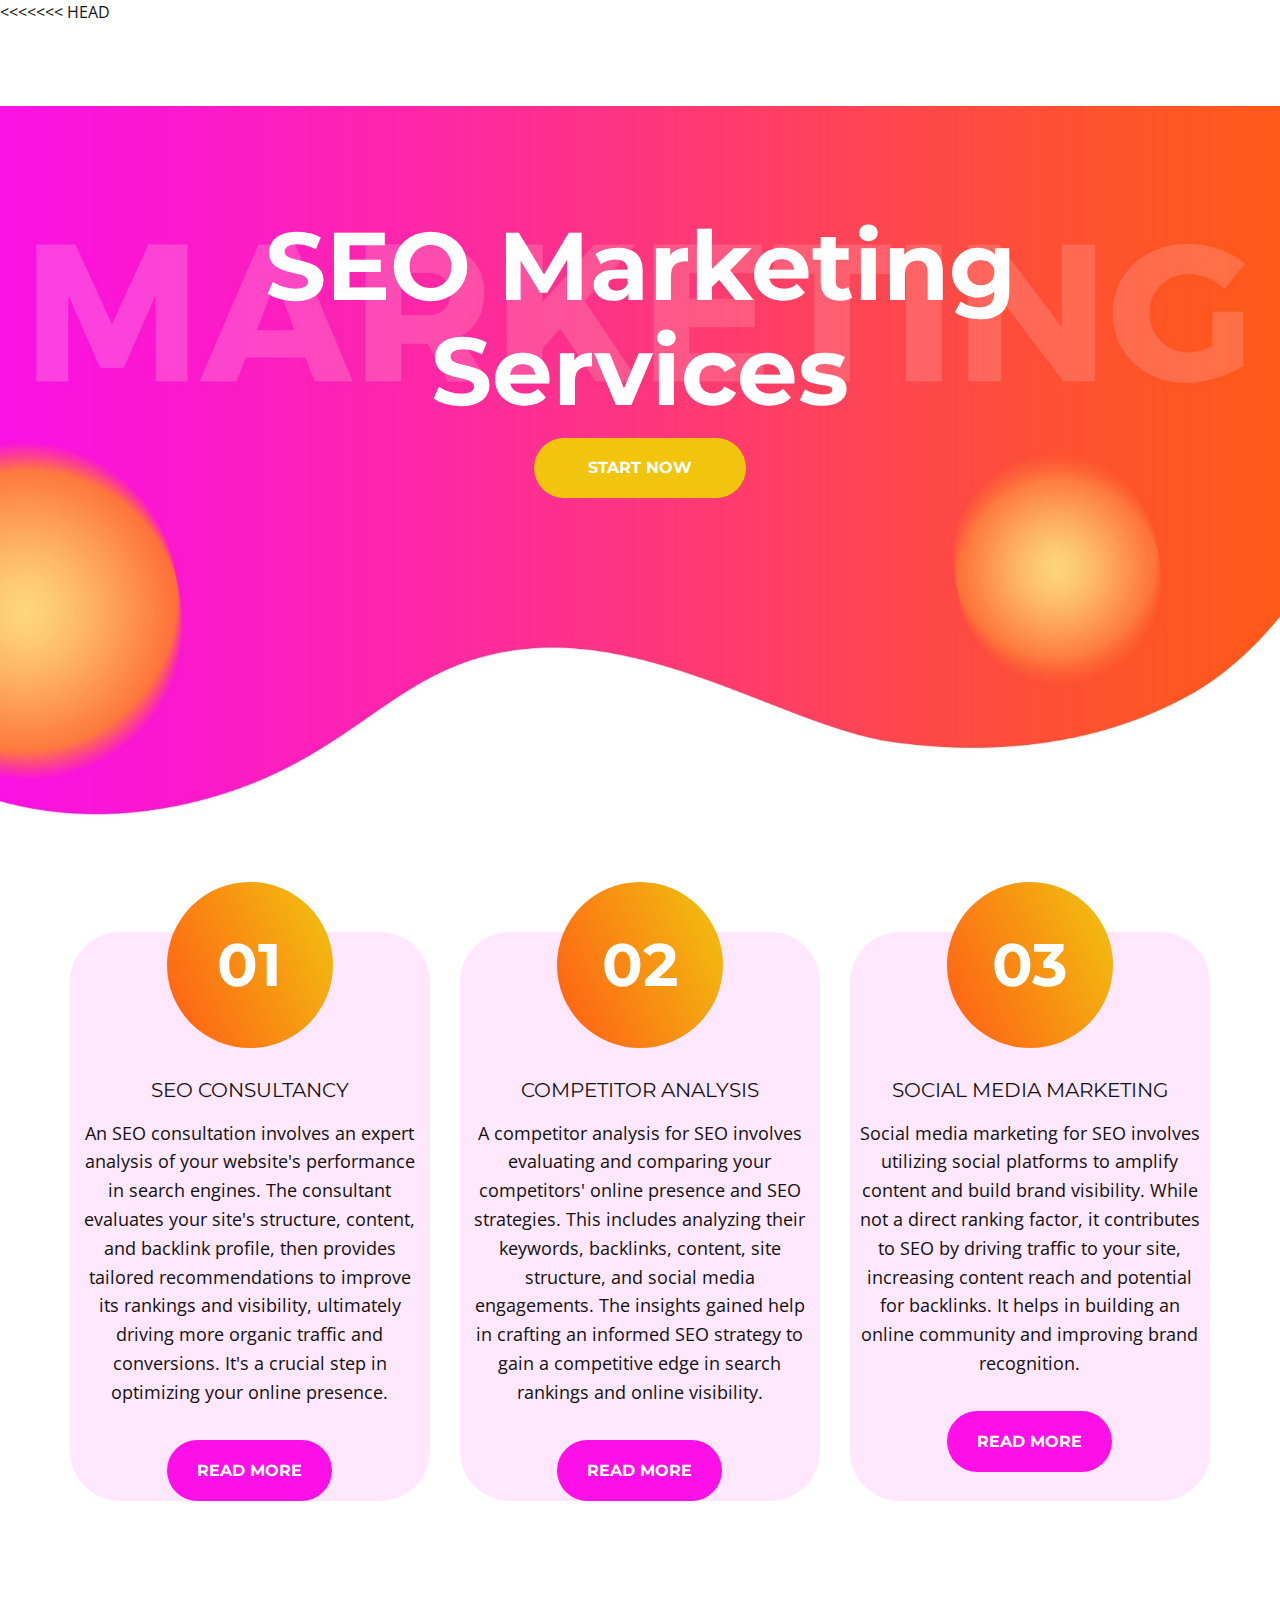
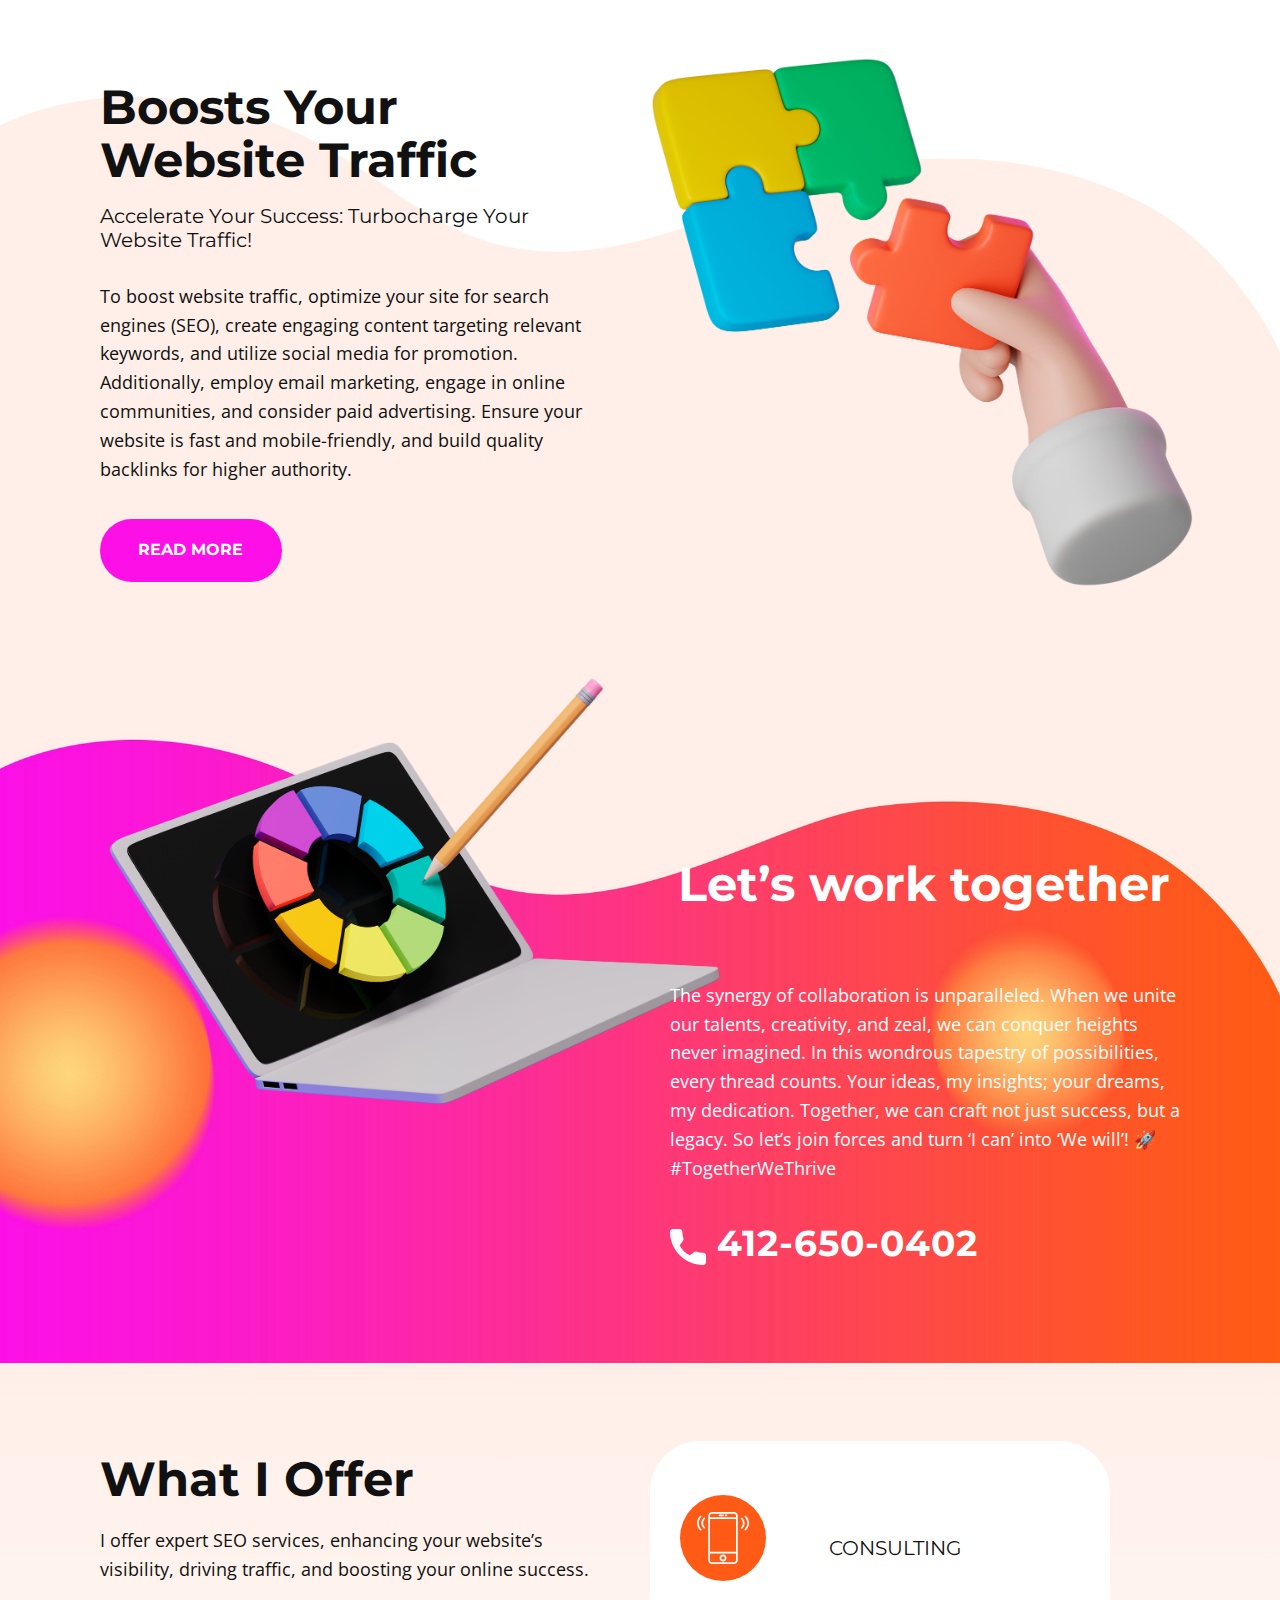
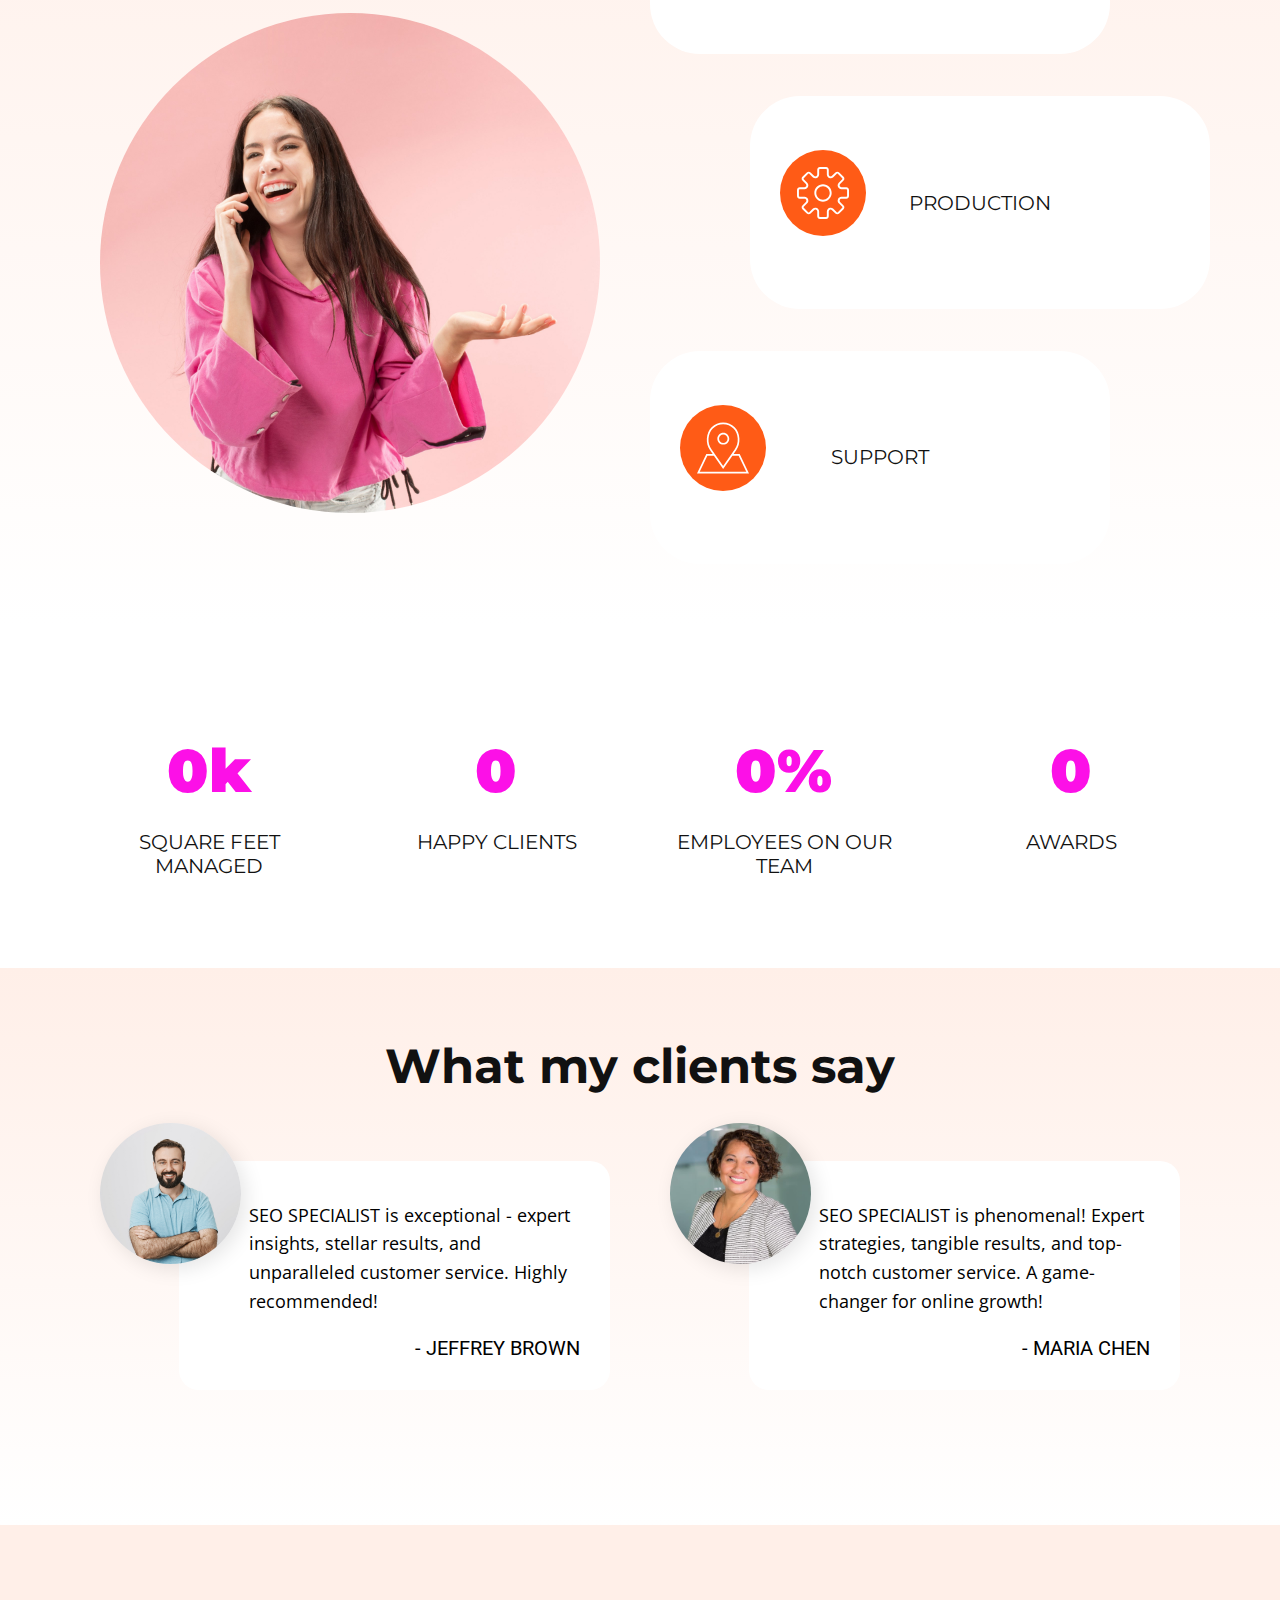
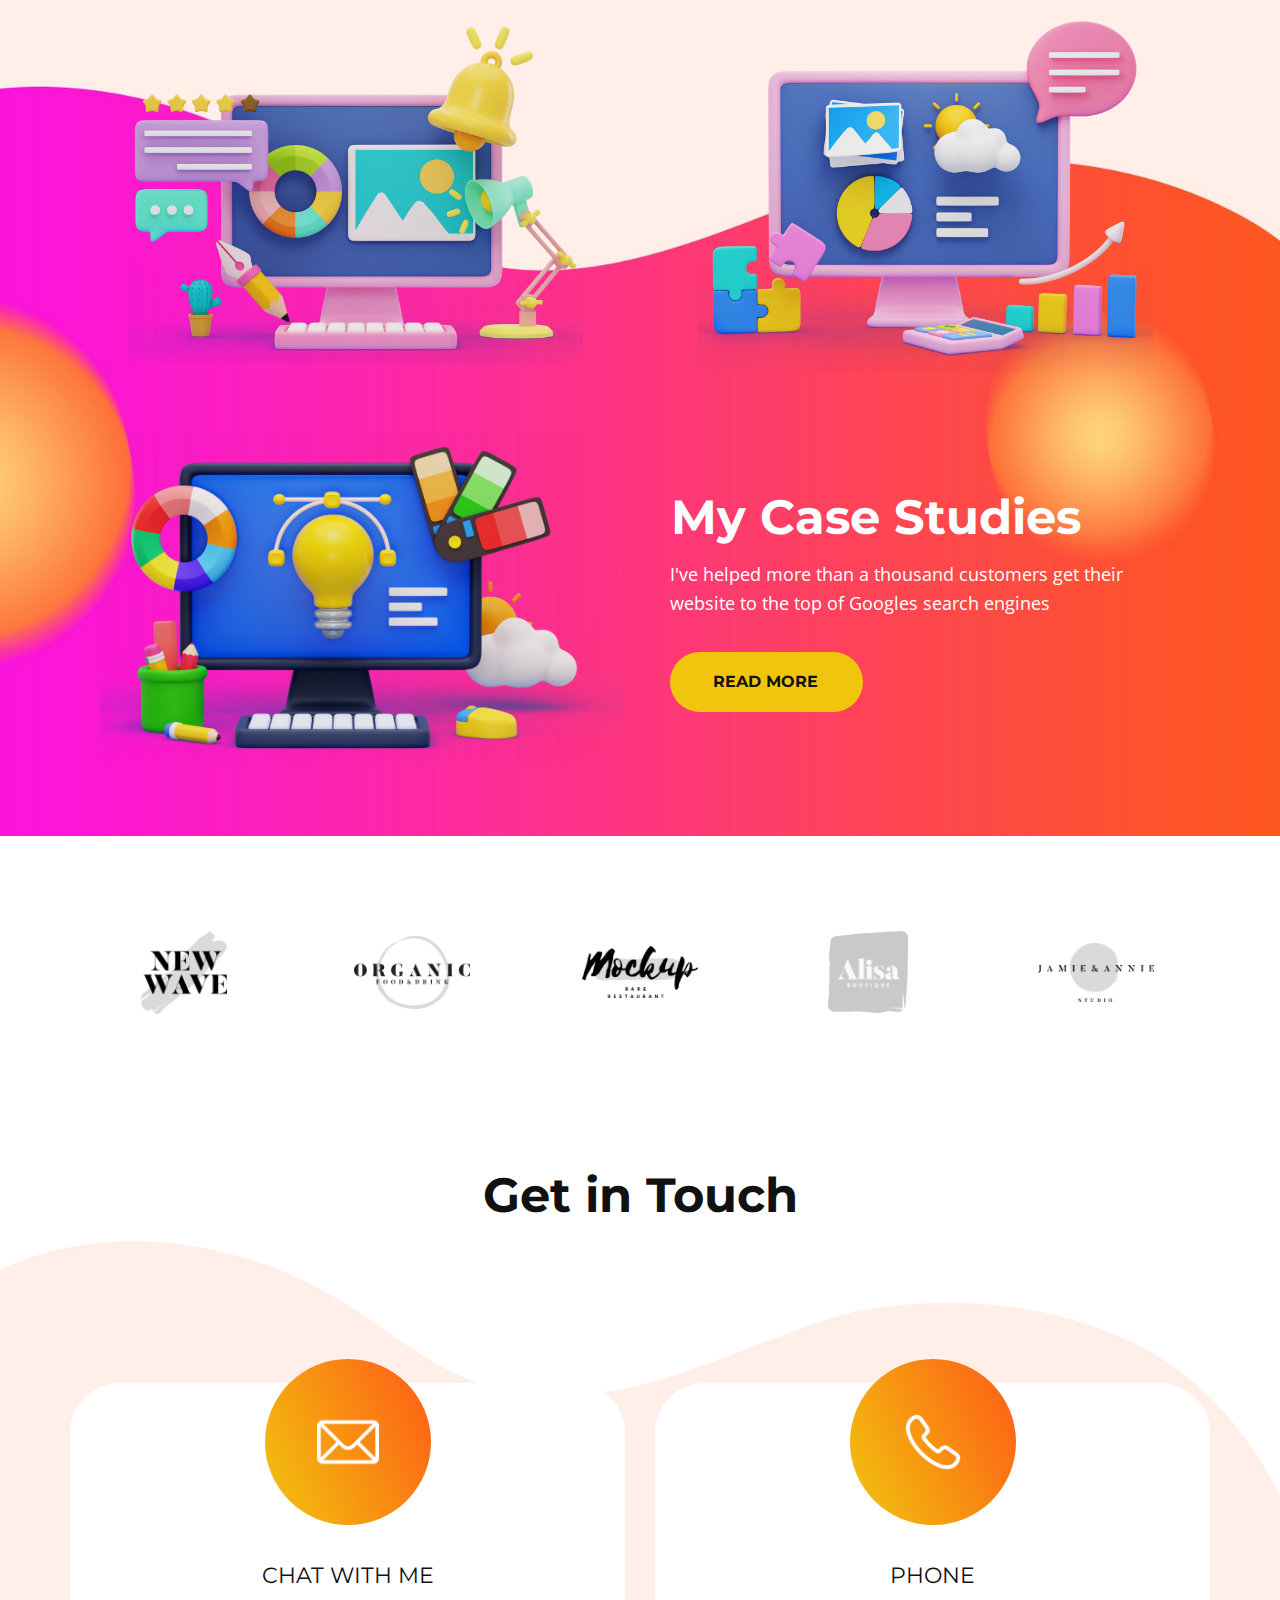
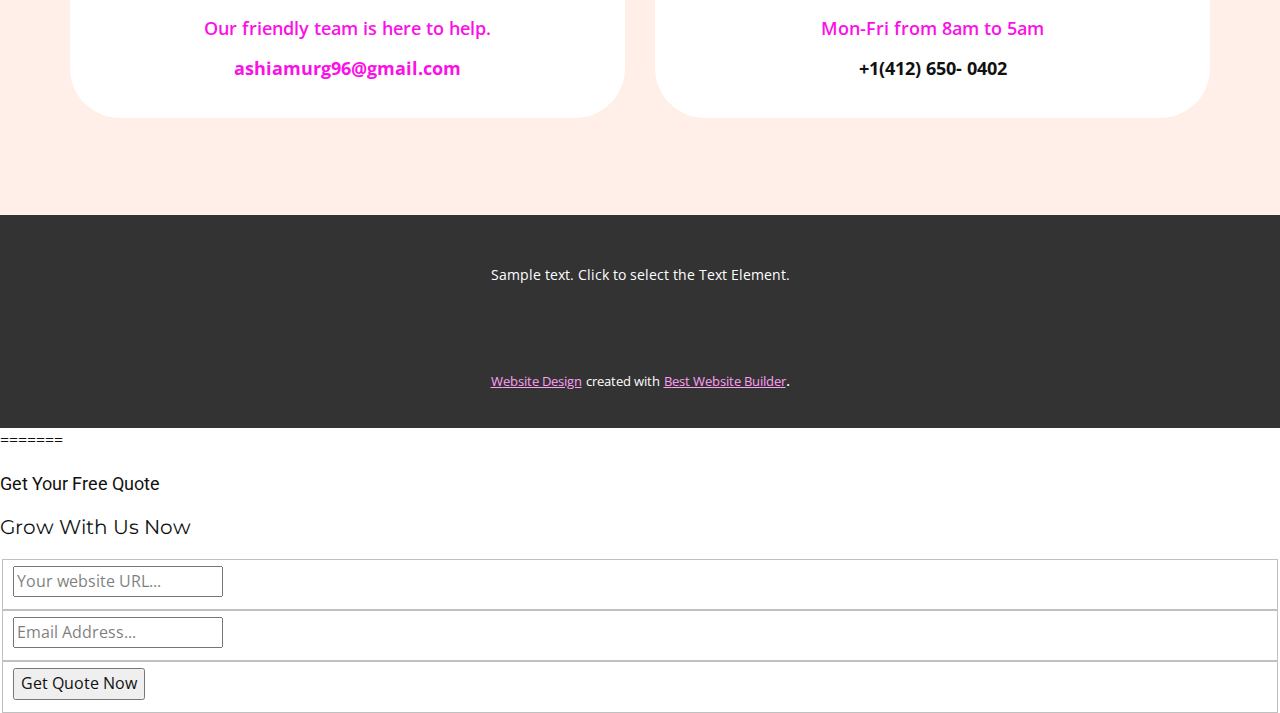
==== commit bffd00e6: "index.html" ====
--- a/index.html
+++ b/index.html
@@ -519,11 +519,11 @@
       </a>. 
     </section>
   
-<<<<<<< HEAD
 </body></html>
 =======
   <div id="free-quote" class="free-quote">
     <div class="container">
+      <div class="row">
         <div class="col-lg-4 offset-lg-4">
           <div class="section-heading  wow fadeIn" data-wow-duration="1s" data-wow-delay="0.3s">
             <h6>Get Your Free Quote</h6>
@@ -555,271 +555,6 @@
       </div>
     </div>
   </div>
-
-
-  <div id="portfolio" class="our-portfolio section">
-    <div class="container">
-      <div class="row">
-        <div class="col-lg-5">
-          <div class="section-heading wow fadeInLeft" data-wow-duration="1s" data-wow-delay="0.3s">
-            <h6>Our Portofolio</h6>
-            <h4>See Our Recent <em>Projects</em></h4>
-            <div class="line-dec"></div>
-          </div>
-        </div>
-      </div>
-    </div>
-    <div class="container-fluid wow fadeIn" data-wow-duration="1s" data-wow-delay="0.7s">
-      <div class="row">
-        <div class="col-lg-12">
-          <div class="loop owl-carousel">
-            <div class="item">
-              <a href="#">
-                <div class="portfolio-item">
-                <div class="thumb">
-                  <img src="images/portfolio-01.jpg" alt>
-                </div>
-                <div class="down-content">
-                  <h4>Website Builder</h4>
-                  <span>Marketing</span>
-                </div>
-              </div>
-              </a>  
-            </div>
-            <div class="item">
-              <a href="#">
-                <div class="portfolio-item">
-                <div class="thumb">
-                  <img src="images/portfolio-01.jpg" alt>
-                </div>
-                <div class="down-content">
-                  <h4>Website Builder</h4>
-                  <span>Marketing</span>
-                </div>
-              </div>
-              </a>  
-            </div>
-            <div class="item">
-              <a href="#">
-                <div class="portfolio-item">
-                <div class="thumb">
-                  <img src="images/portfolio-02.jpg" alt>
-                </div>
-                <div class="down-content">
-                  <h4>Website Builder</h4>
-                  <span>Marketing</span>
-                </div>
-              </div>
-              </a>  
-            </div>
-            <div class="item">
-              <a href="#">
-                <div class="portfolio-item">
-                <div class="thumb">
-                  <img src="images/portfolio-03.jpg" alt>
-                </div>
-                <div class="down-content">
-                  <h4>Website Builder</h4>
-                  <span>Marketing</span>
-                </div>
-              </div>
-              </a>  
-            </div>
-            <div class="item">
-              <a href="#">
-                <div class="portfolio-item">
-                <div class="thumb">
-                  <img src="images/portfolio-04.jpg" alt>
-                </div>
-                <div class="down-content">
-                  <h4>Website Builder</h4>
-                  <span>Marketing</span>
-                </div>
-              </div>
-              </a>  
-            </div>
-          </div>
-        </div>
-      </div>
-    </div>
-  </div>
-  
-  <div id="blog" class="blog">
-    <div class="container">
-      <div class="row">
-        <div class="col-lg-4 offset-lg-4  wow fadeInDown" data-wow-duration="1s" data-wow-delay="0.3s">
-          <div class="section-heading">
-            <h6>Recent News</h6>
-            <h4>Check Our Blog <em>Posts</em></h4>
-            <div class="line-dec"></div>
-          </div>
-        </div>
-        <div class="col-lg-6 show-up wow fadeInUp" data-wow-duration="1s" data-wow-delay="0.3s">
-          <div class="blog-post">
-            <div class="thumb">
-              <a href="#"><img src="images/blog-post-01.jpg" alt></a>
-            </div>
-            <div class="down-content">
-              <span class="category">SEO Analysis</span>
-              <span class="date">03 August 2021</span>
-              <a href="#"><h4>Lorem Ipsum Dolor Sit Amet, Consectetur Adelore
-                Eiusmod Tempor Incididunt</h4></a>
-              <p>Lorem ipsum dolor sit amet, consectetur adipiscing elit, sed doers itii eiumod deis tempor incididunt ut labore.</p>
-              <span class="author"><img src="images/author-post.jpg" alt>By: Andrea Mentuzi</span>
-              <div class="border-first-button"><a href="#">Discover More</a></div>
-            </div>
-          </div>
-        </div>
-        <div class="col-lg-6 wow fadeInUp" data-wow-duration="1s" data-wow-delay="0.3s">
-          <div class="blog-posts">
-            <div class="row">
-              <div class="col-lg-12">
-                <div class="post-item">
-                  <div class="thumb">
-                    <a href="#"><img src="images/blog-post-02.jpg" alt></a>
-                  </div>
-                  <div class="right-content">
-                    <span class="category">SEO Analysis</span>
-                    <span class="date">24 September 2021</span>
-                    <a href="#"><h4>Lorem Ipsum Dolor Sit Amei Eiusmod Tempor</h4></a>
-                    <p>Lorem ipsum dolor sit amet, cocteturi adipiscing eliterski.</p>
-                  </div>
-                </div>
-              </div>
-              <div class="col-lg-12">
-                <div class="post-item">
-                  <div class="thumb">
-                    <a href="#"><img src="images/blog-post-03.jpg" alt></a>
-                  </div>
-                  <div class="right-content">
-                    <span class="category">SEO Analysis</span>
-                    <span class="date">24 September 2021</span>
-                    <a href="#"><h4>Lorem Ipsum Dolor Sit Amei Eiusmod Tempor</h4></a>
-                    <p>Lorem ipsum dolor sit amet, cocteturi adipiscing eliterski.</p>
-                  </div>
-                </div>
-              </div>
-              <div class="col-lg-12">
-                <div class="post-item last-post-item">
-                  <div class="thumb">
-                    <a href="#"><img src="images/blog-post-04.jpg" alt></a>
-                  </div>
-                  <div class="right-content">
-                    <span class="category">SEO Analysis</span>
-                    <span class="date">24 September 2021</span>
-                    <a href="#"><h4>Lorem Ipsum Dolor Sit Amei Eiusmod Tempor</h4></a>
-                    <p>Lorem ipsum dolor sit amet, cocteturi adipiscing eliterski.</p>
-                  </div>
-                </div>
-              </div>
-            </div>
-          </div>
-        </div>
-      </div>
-    </div>
-  </div>  
-
-  <div id="contact" class="contact-us section">
-    <div class="container">
-      <div class="row">
-        <div class="col-lg-6 offset-lg-3">
-          <div class="section-heading wow fadeIn" data-wow-duration="1s" data-wow-delay="0.5s">
-            <h6>Contact Us</h6>
-            <h4>Get In Touch With Us <em>Now</em></h4>
-            <div class="line-dec"></div>
-          </div>
-        </div>
-        <div class="col-lg-12 wow fadeInUp" data-wow-duration="0.5s" data-wow-delay="0.25s">
-          <form id="contact" action method="post">
-            <div class="row">
-              <div class="col-lg-12">
-                <div class="contact-dec">
-                  <img src="images/contact-dec.png" alt>
-                </div>
-              </div>
-              <div class="col-lg-5">
-                <div id="map">
-                  <iframe src="https://maps.google.com/maps?q=Av.+L%C3%BAcio+Costa,+Rio+de+Janeiro+-+RJ,+Brazil&amp;t=&amp;z=13&amp;ie=UTF8&amp;iwloc=&amp;output=embed" width="100%" height="636px" frameborder="0" style="border:0" allowfullscreen></iframe>
-                </div>
-              </div>
-              <div class="col-lg-7">
-                <div class="fill-form">
-                  <div class="row">
-                    <div class="col-lg-4">
-                      <div class="info-post">
-                        <div class="icon">
-                          <img src="images/phone-icon.png" alt>
-                          <a href="#">010-020-0340</a>
-                        </div>
-                      </div>
-                    </div>
-                    <div class="col-lg-4">
-                      <div class="info-post">
-                        <div class="icon">
-                          <img src="images/email-icon.png" alt>
-                          <a href="#">our@email.com</a>
-                        </div>
-                      </div>
-                    </div>
-                    <div class="col-lg-4">
-                      <div class="info-post">
-                        <div class="icon">
-                          <img src="images/location-icon.png" alt>
-                          <a href="#">123 Rio de Janeiro</a>
-                        </div>
-                      </div>
-                    </div>
-                    <div class="col-lg-6">
-                      <fieldset>
-                        <input type="name" name="name" id="name" placeholder="Name" autocomplete="on" required>
-                      </fieldset>
-                      <fieldset>
-                        <input type="text" name="email" id="email" pattern="[^ @]*@[^ @]*" placeholder="Your Email" required>
-                      </fieldset>
-                      <fieldset>
-                        <input type="subject" name="subject" id="subject" placeholder="Subject" autocomplete="on">
-                      </fieldset>
-                    </div>
-                    <div class="col-lg-6">
-                      <fieldset>
-                        <textarea name="message" type="text" class="form-control" id="message" placeholder="Message" required></textarea>  
-                      </fieldset>
-                    </div>
-                    <div class="col-lg-12">
-                      <fieldset>
-                        <button type="submit" id="form-submit" class="main-button ">Send Message Now</button>
-                      </fieldset>
-                    </div>
-                  </div>
-                </div>
-              </div>
-            </div>
-          </form>
-        </div>
-      </div>
-    </div>
-  </div>
-
-  <footer>
-    <div class="container">
-      <div class="row">
-        <div class="col-lg-12">
-          <p>Copyright © 2022 DigiMedia Co., Ltd. All Rights Reserved. 
-          <br>Design: <a href="https://templatemo.com" target="_parent" title="free css templates">TemplateMo</a></p>
-        </div>
-      </div>
-    </div>
-  </footer>
-
-
-  <!-- Scripts -->
-  <script src="js/jquery.min.js"></script>
-  <script src="js/bootstrap.bundle.min.js"></script>
-  <script src="js/owl-carousel.js"></script>
-  <script src="js/animation.js"></script>
-  <script src="js/imagesloaded.js"></script>
-  <script src="js/custom.js"></script>
-
-
-</body></html>
->>>>>>> 74a0032d8e4e7302dfa1591266ba2ffec4e5ed03
+</div>
+</body>
+</html>
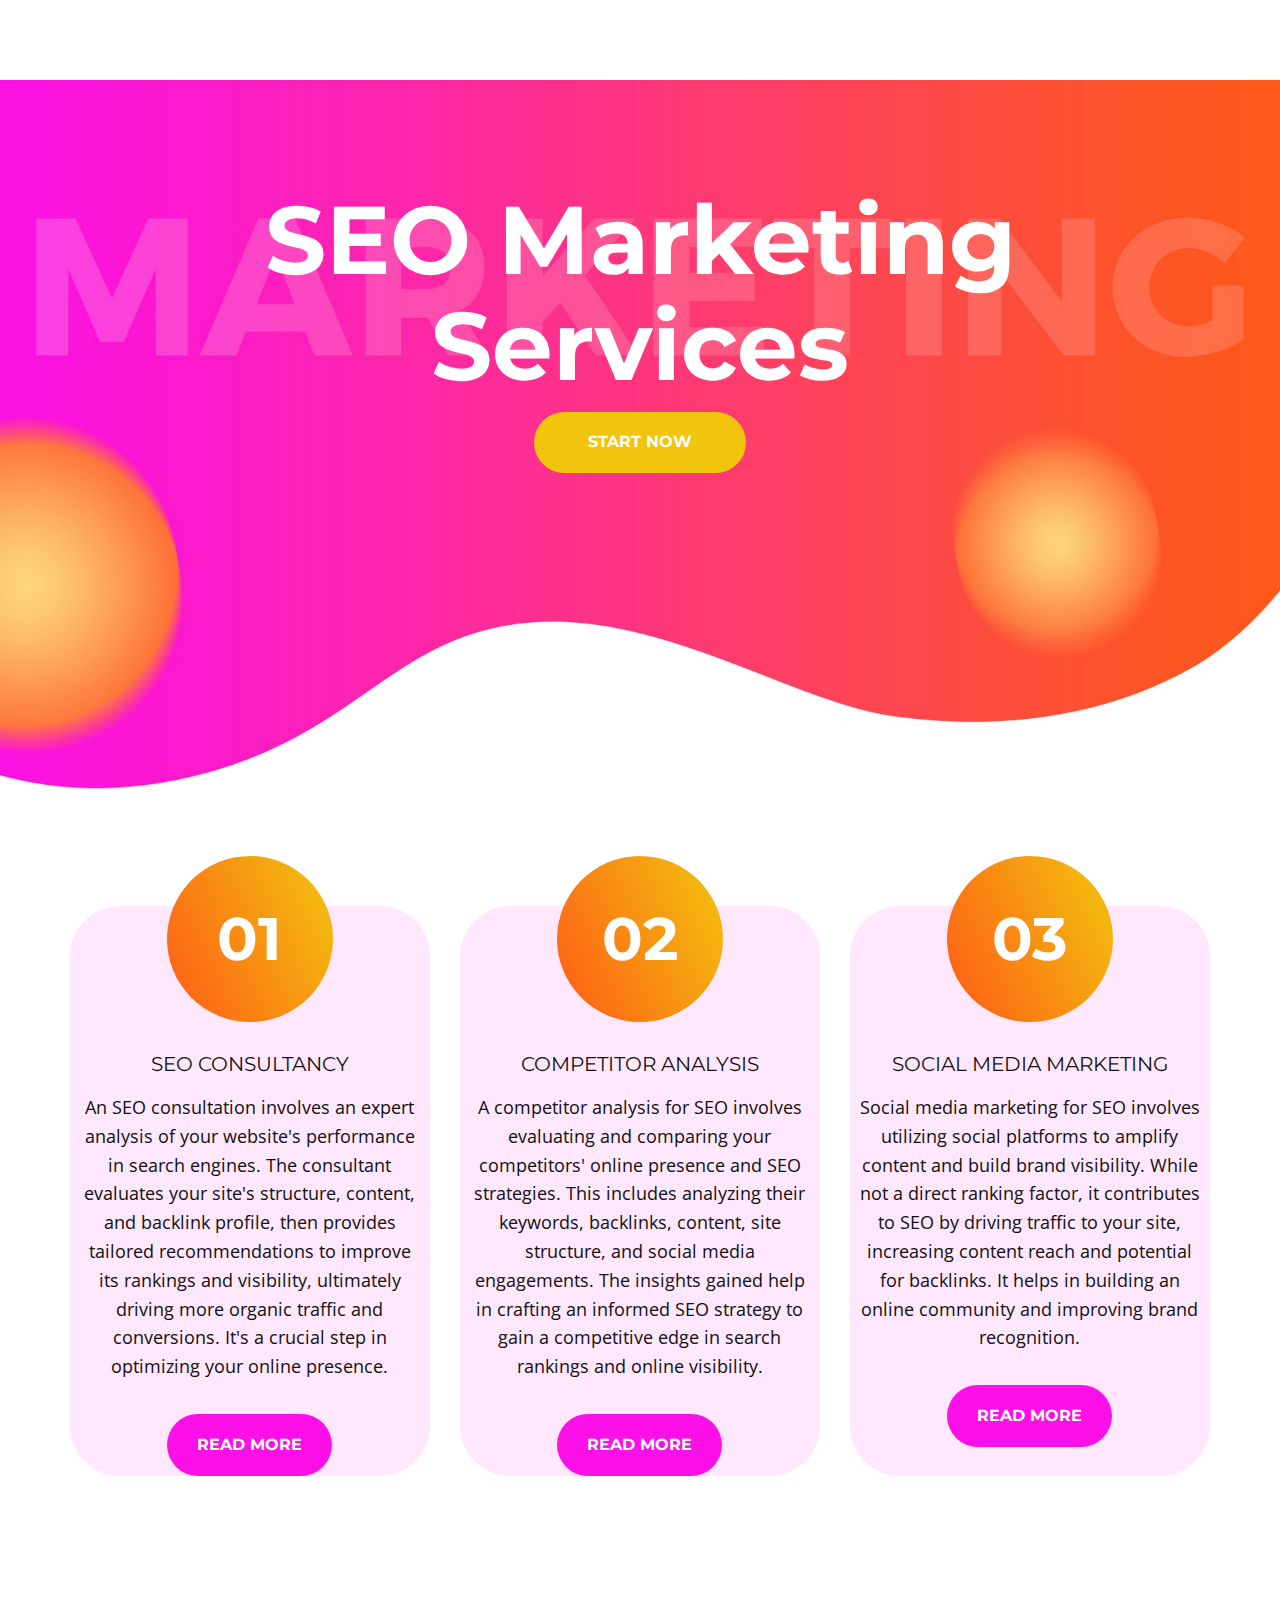
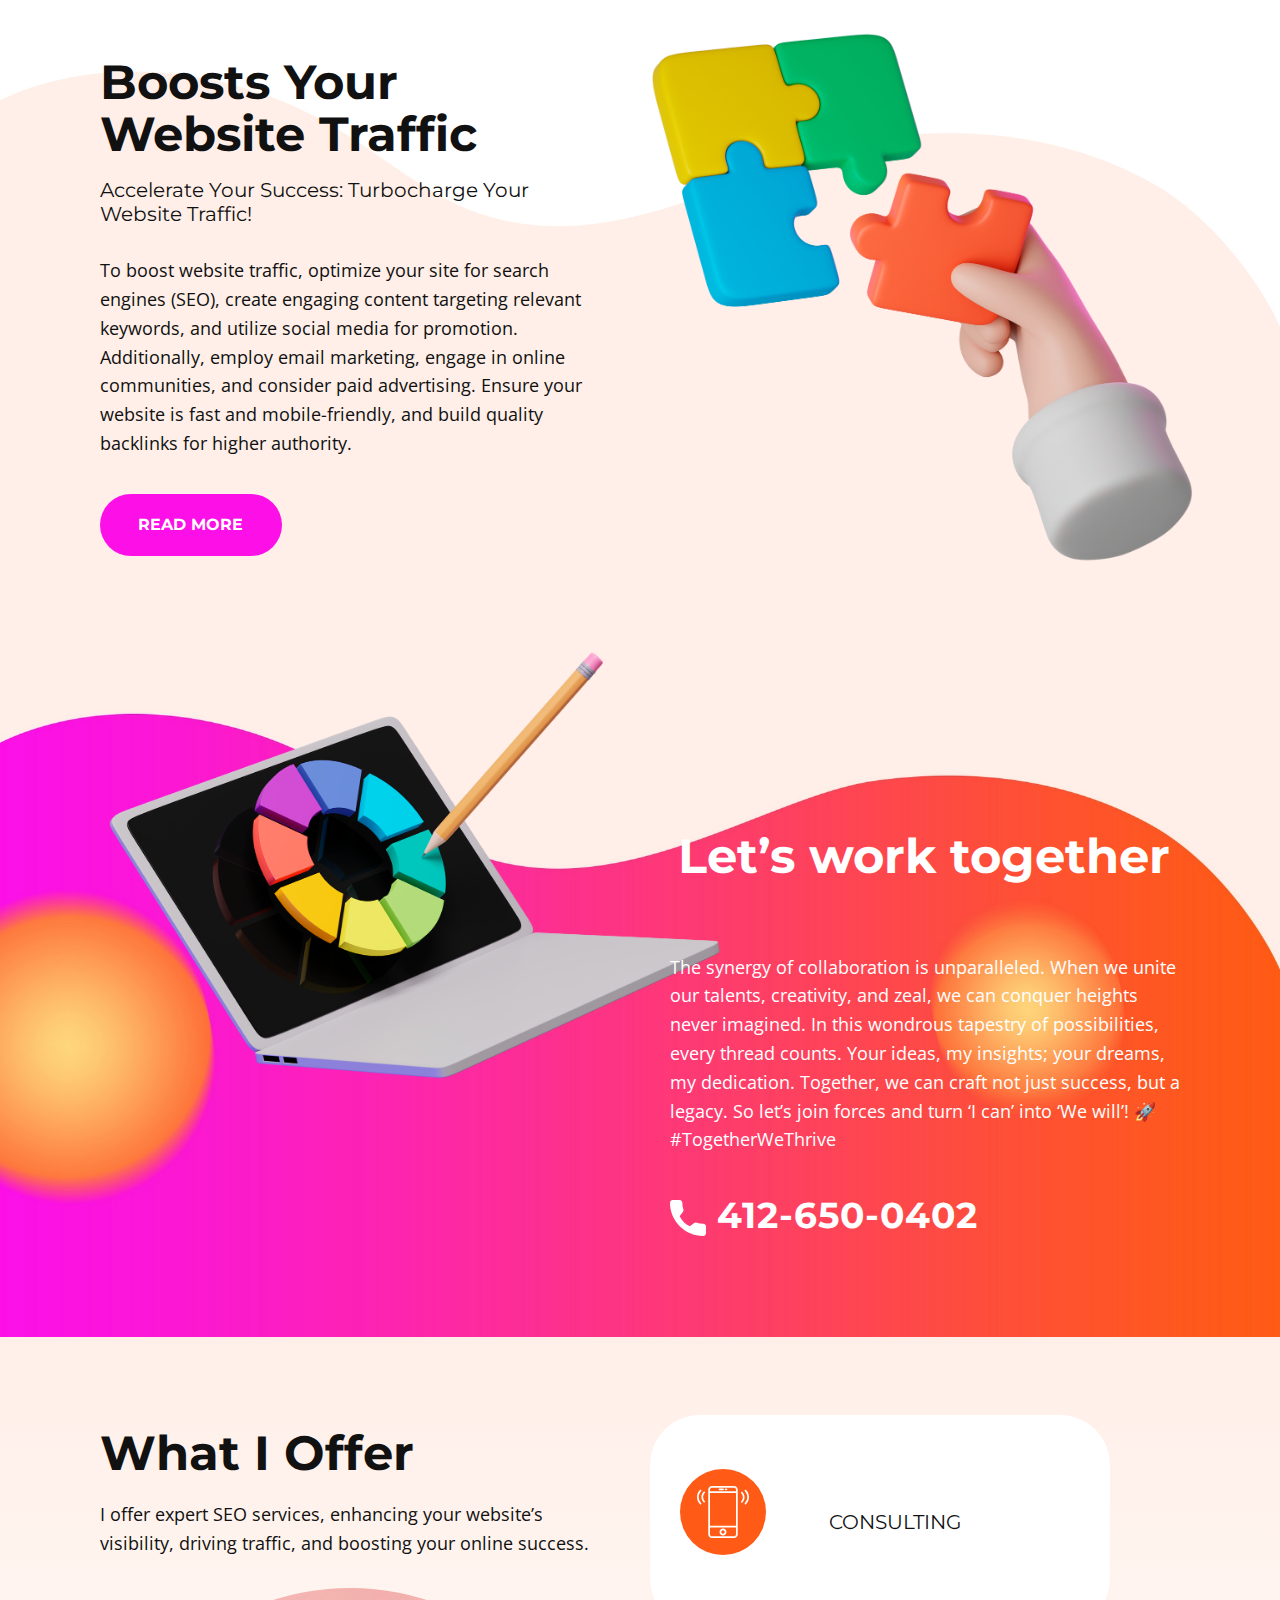
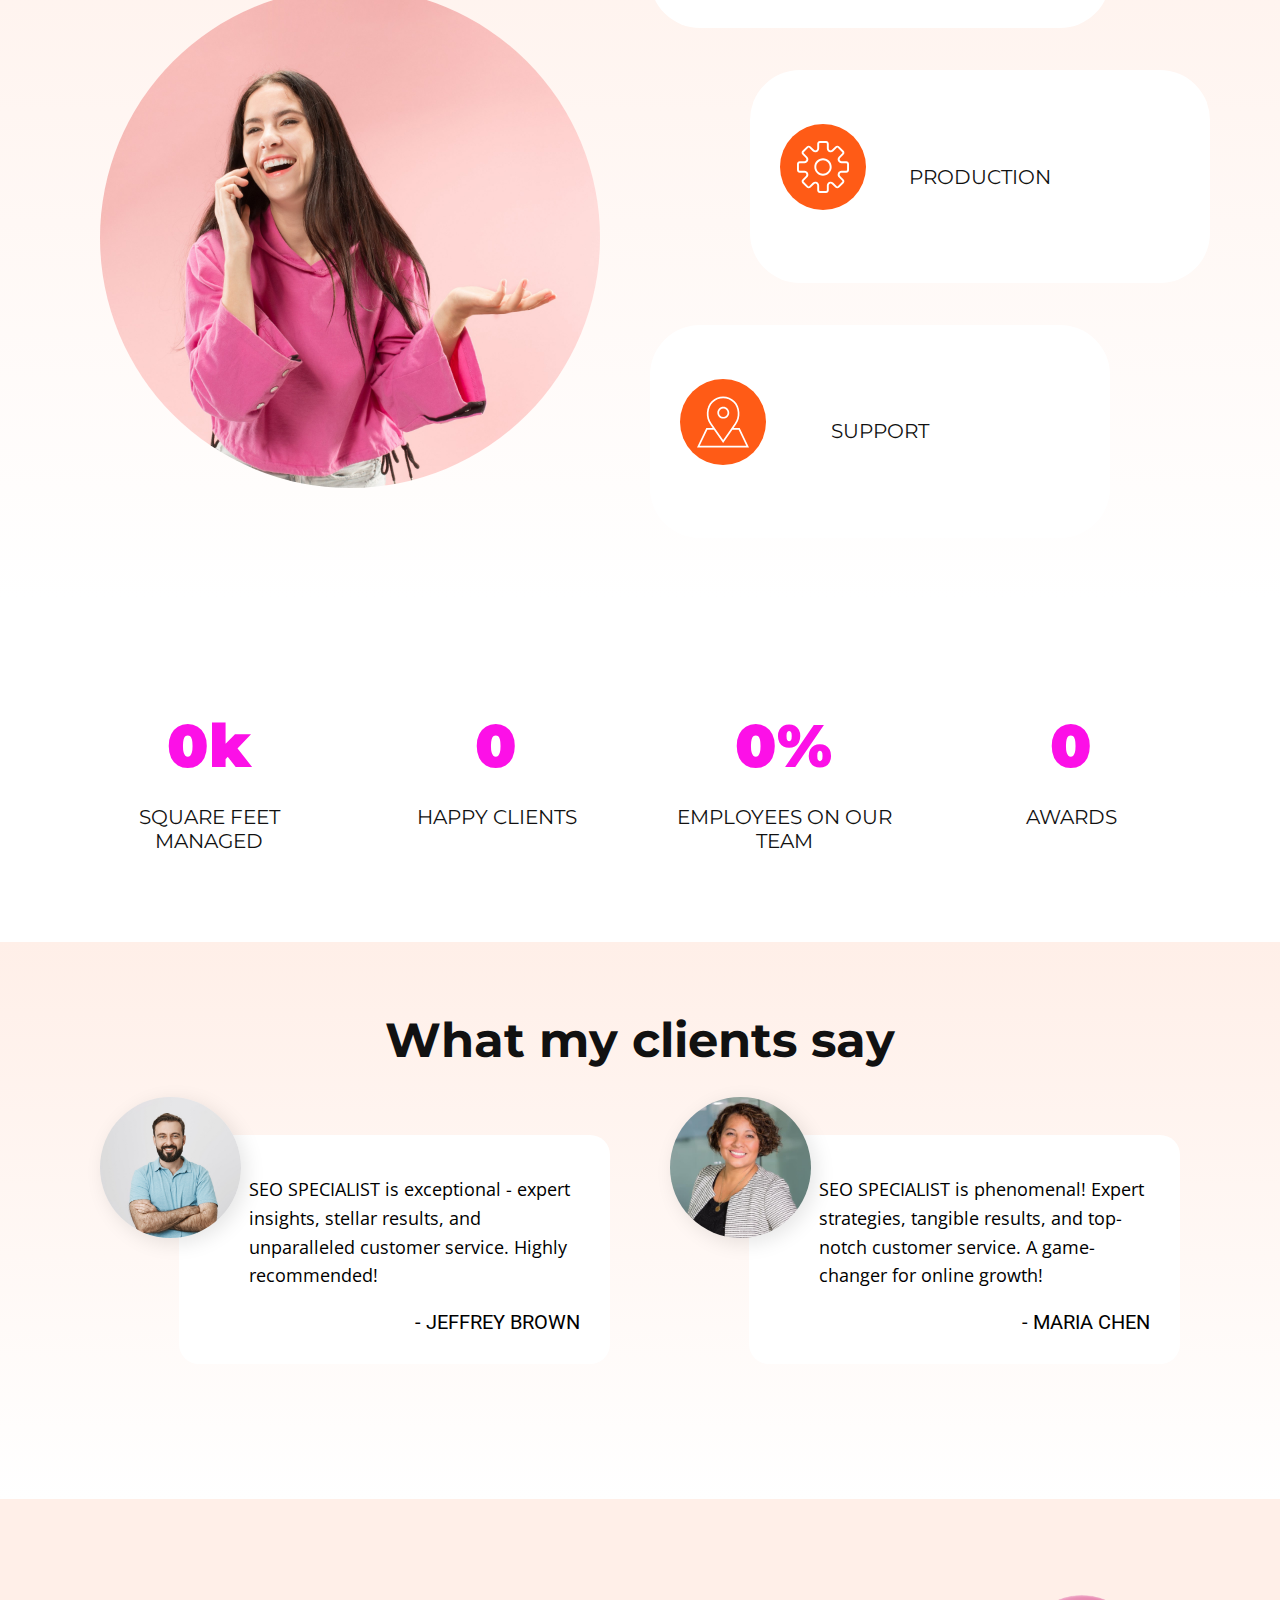
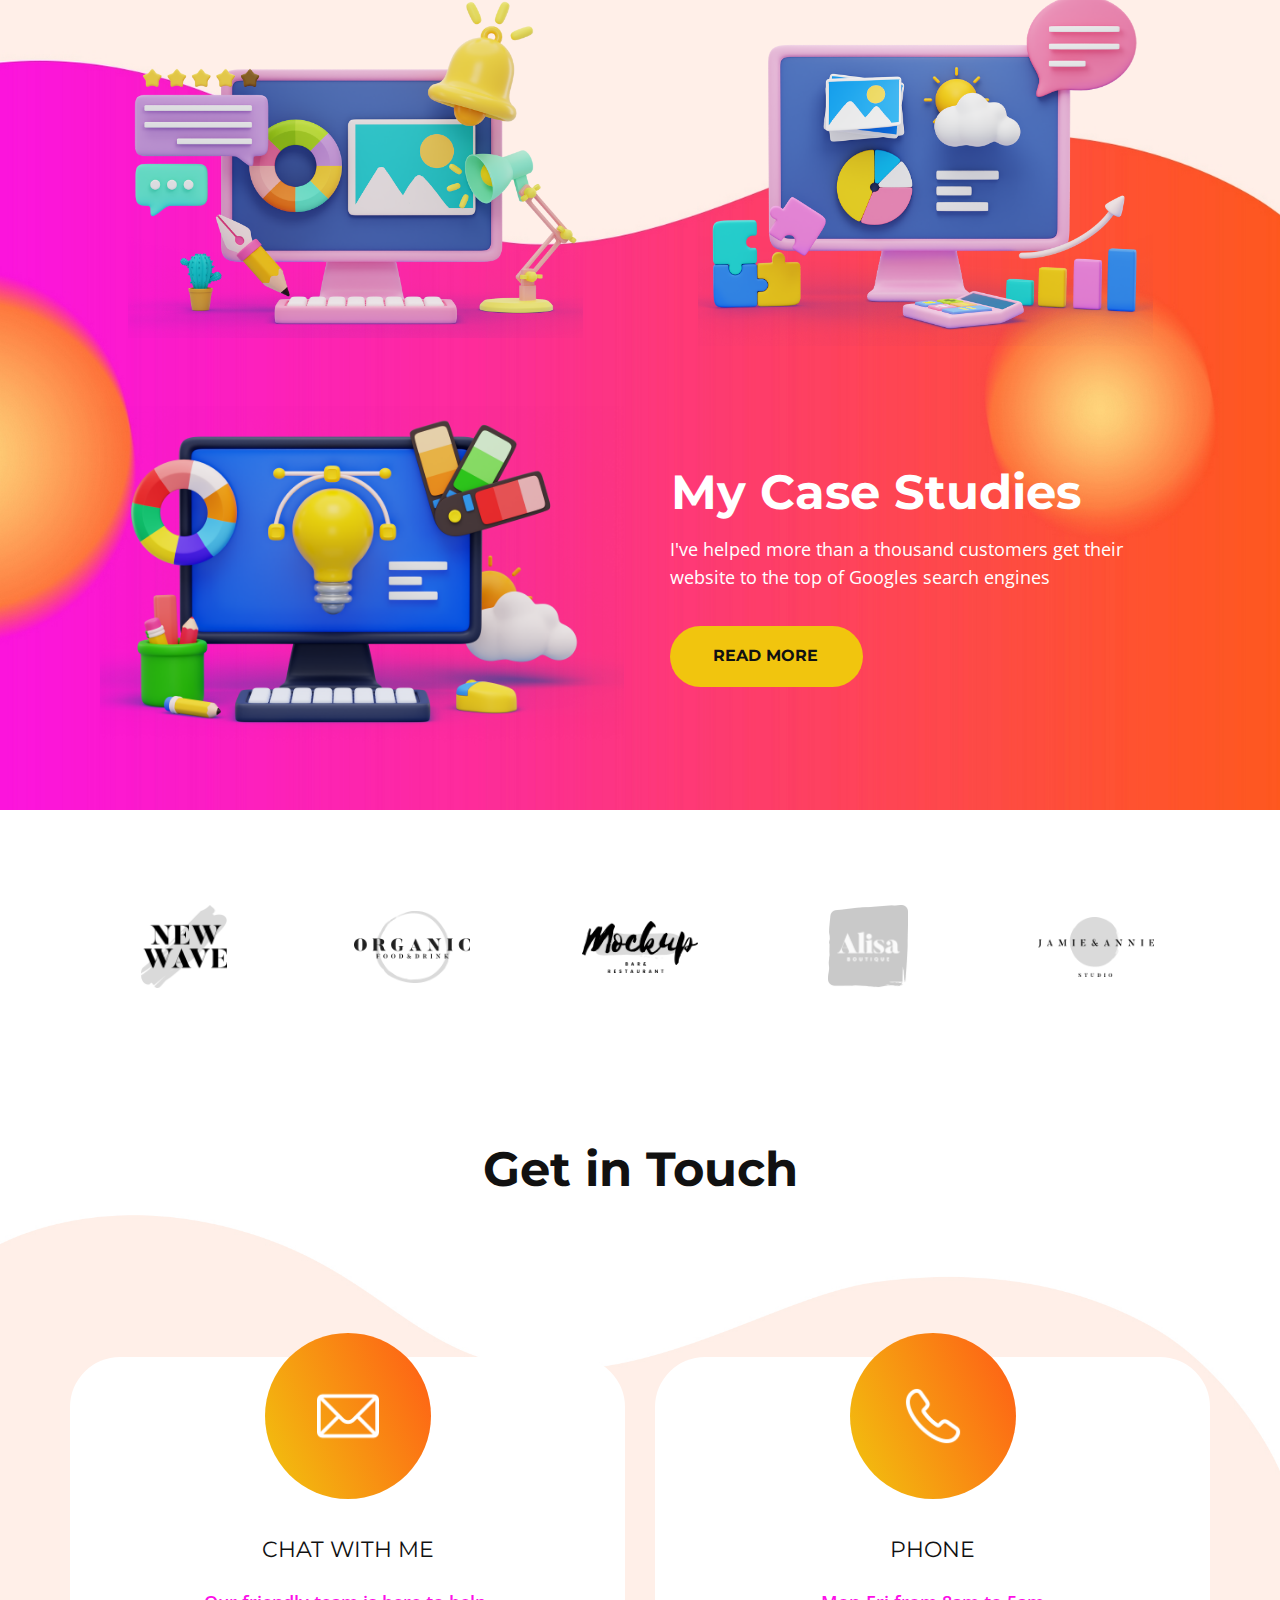
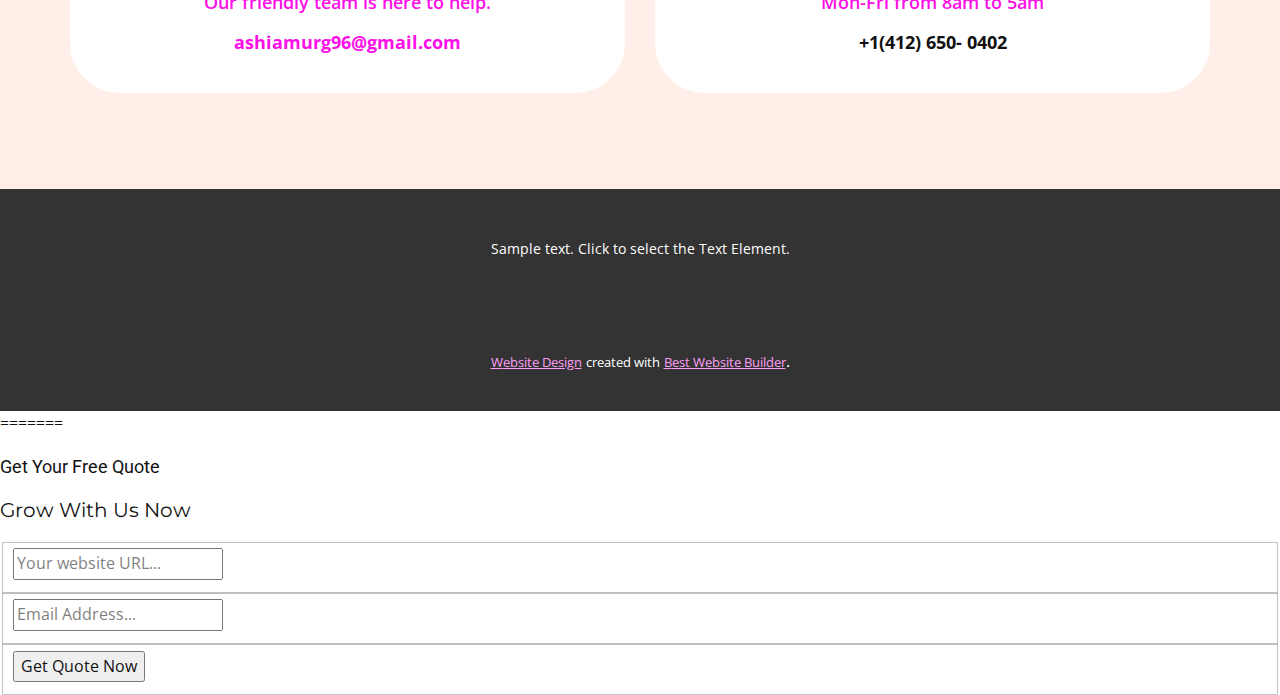
==== commit 8313354a: "Update index.html" ====
--- a/index.html
+++ b/index.html
@@ -1,4 +1,3 @@
-<<<<<<< HEAD
 <!DOCTYPE html>
 <html style="font-size: 16px;" lang="en"><head>
     <meta name="viewport" content="width=device-width, initial-scale=1.0">
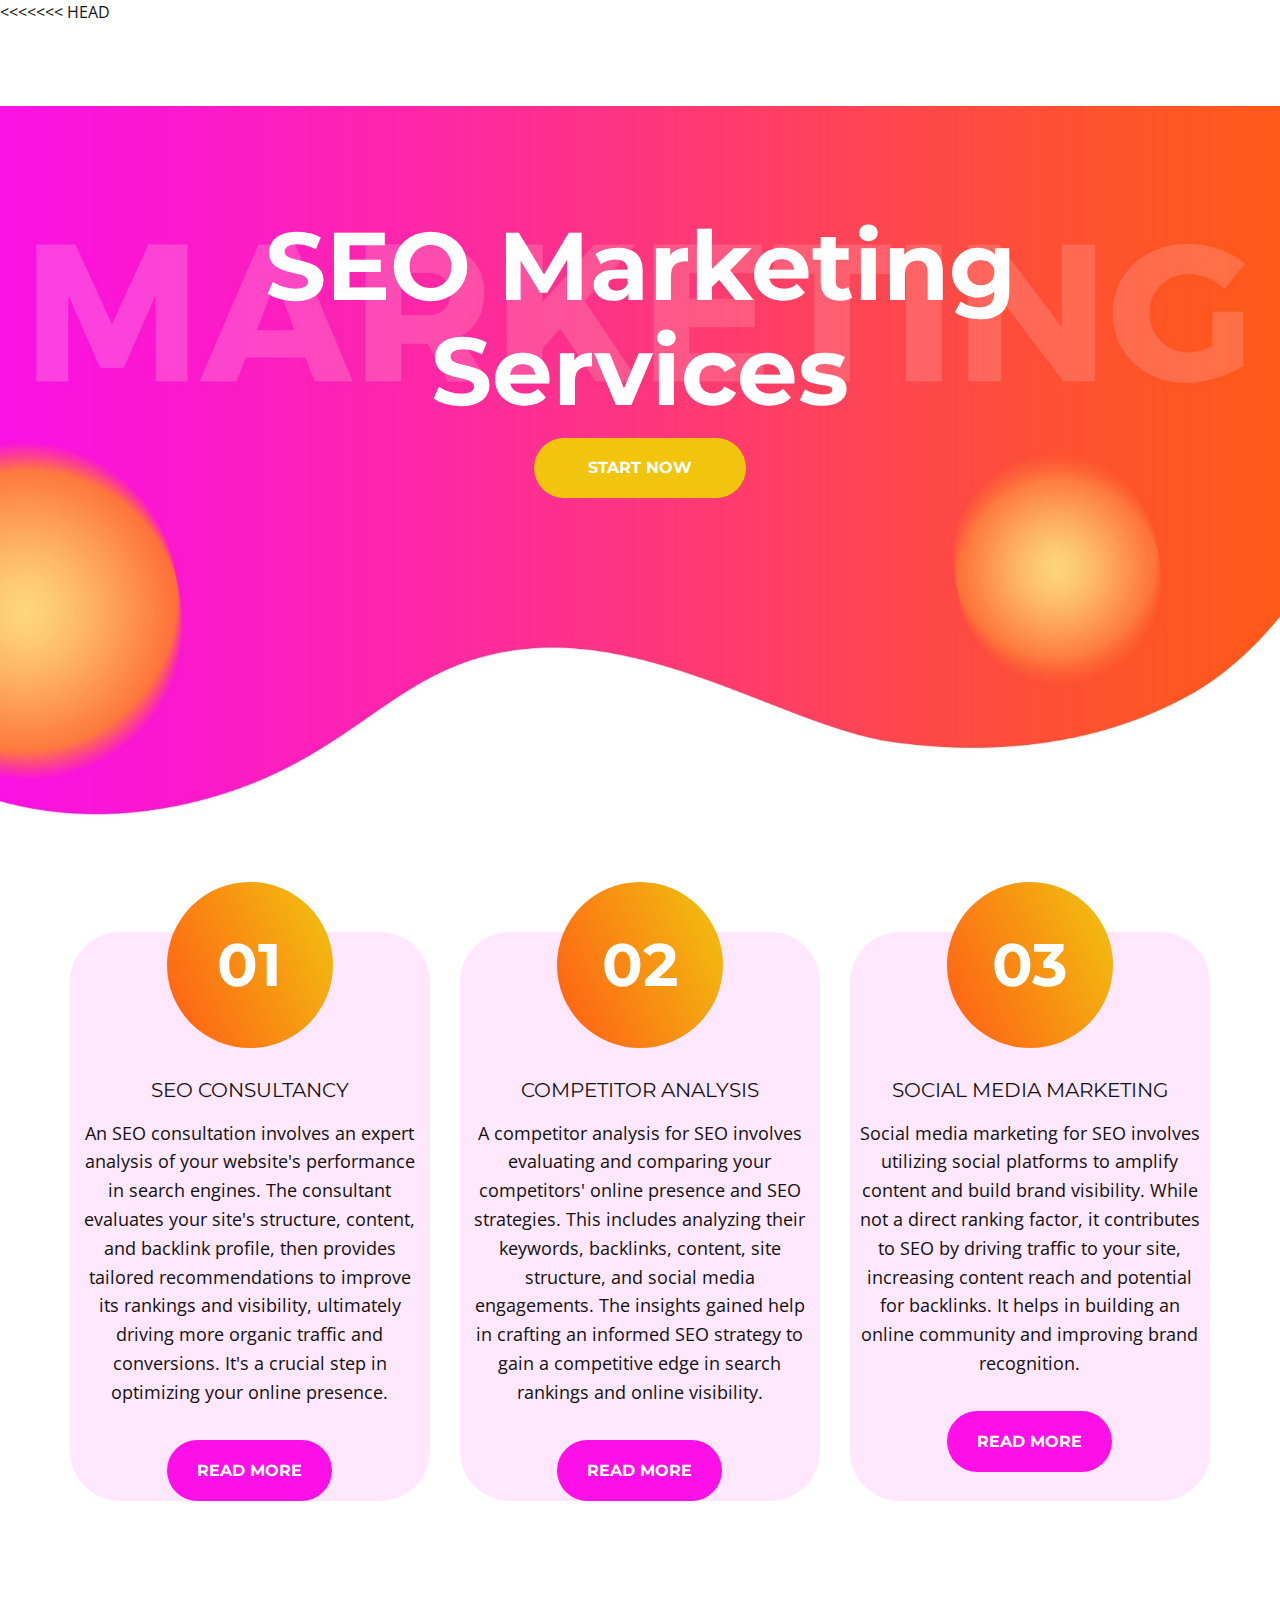
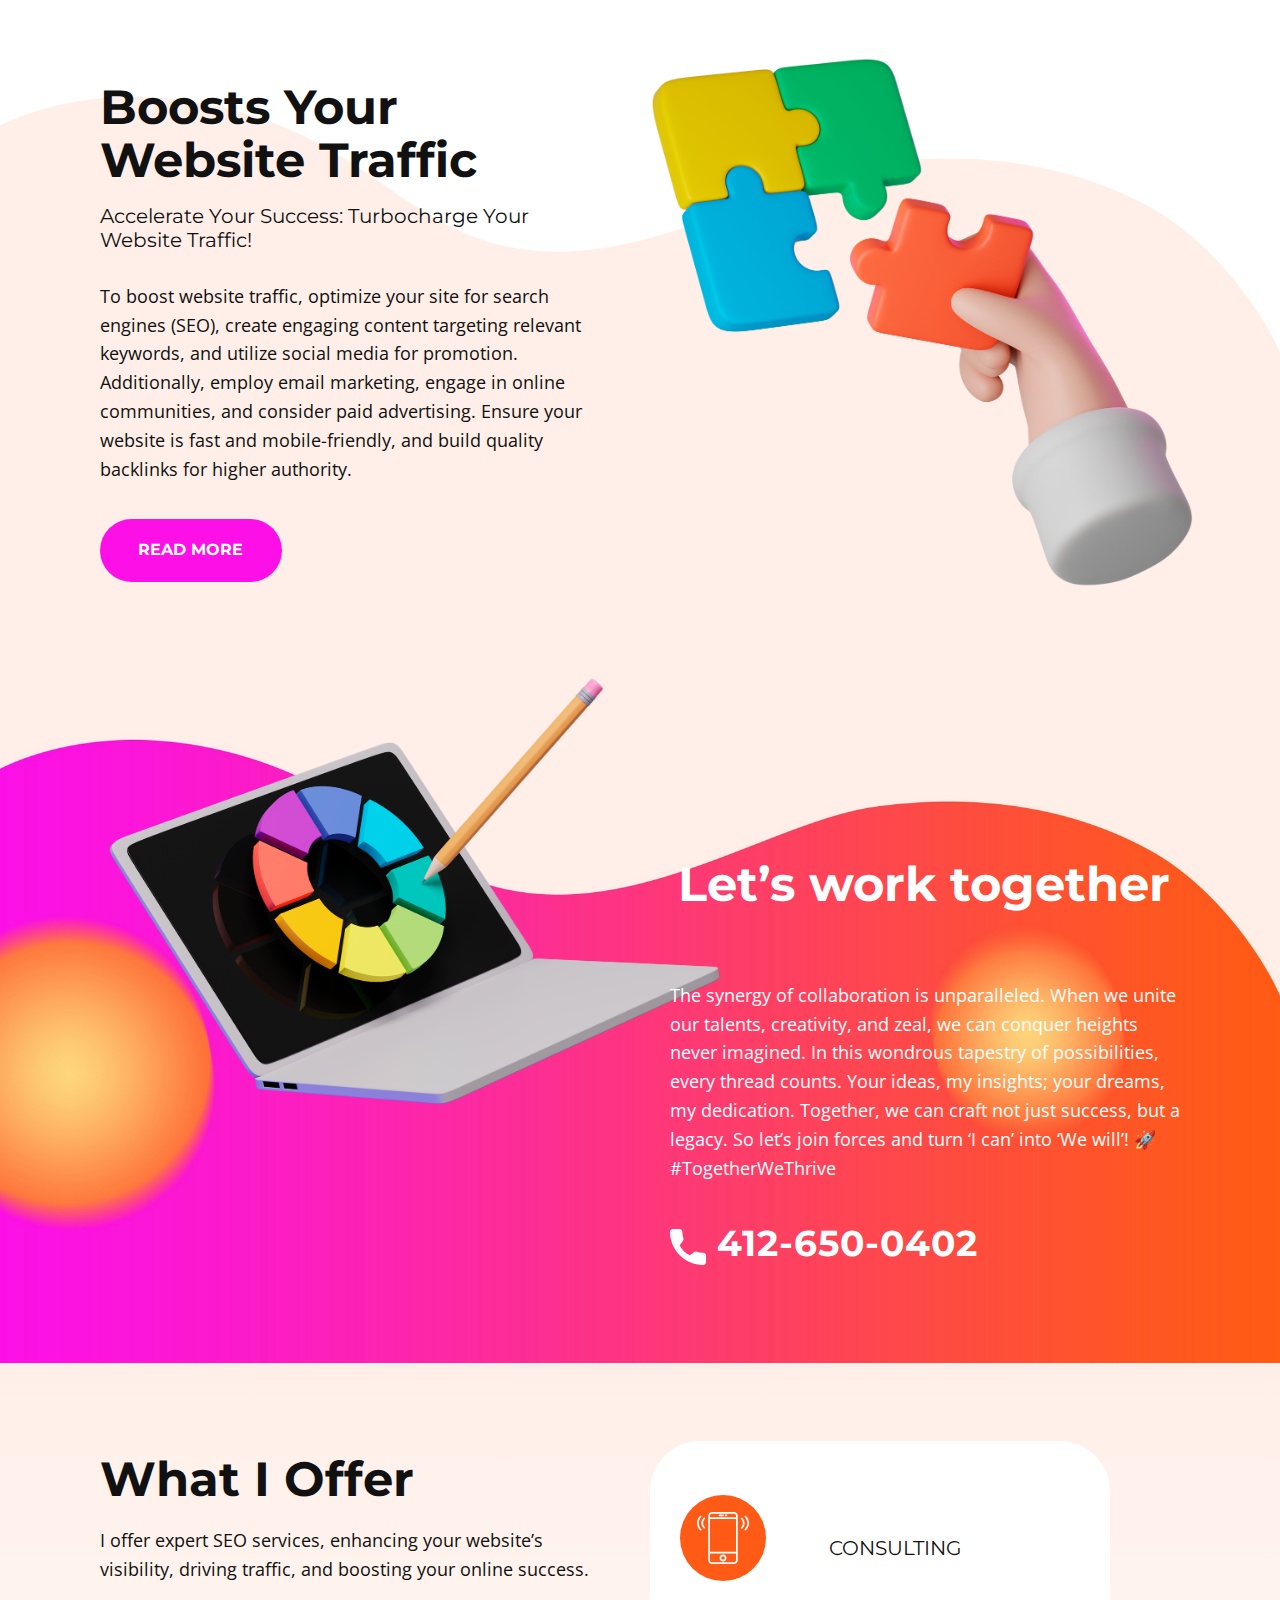
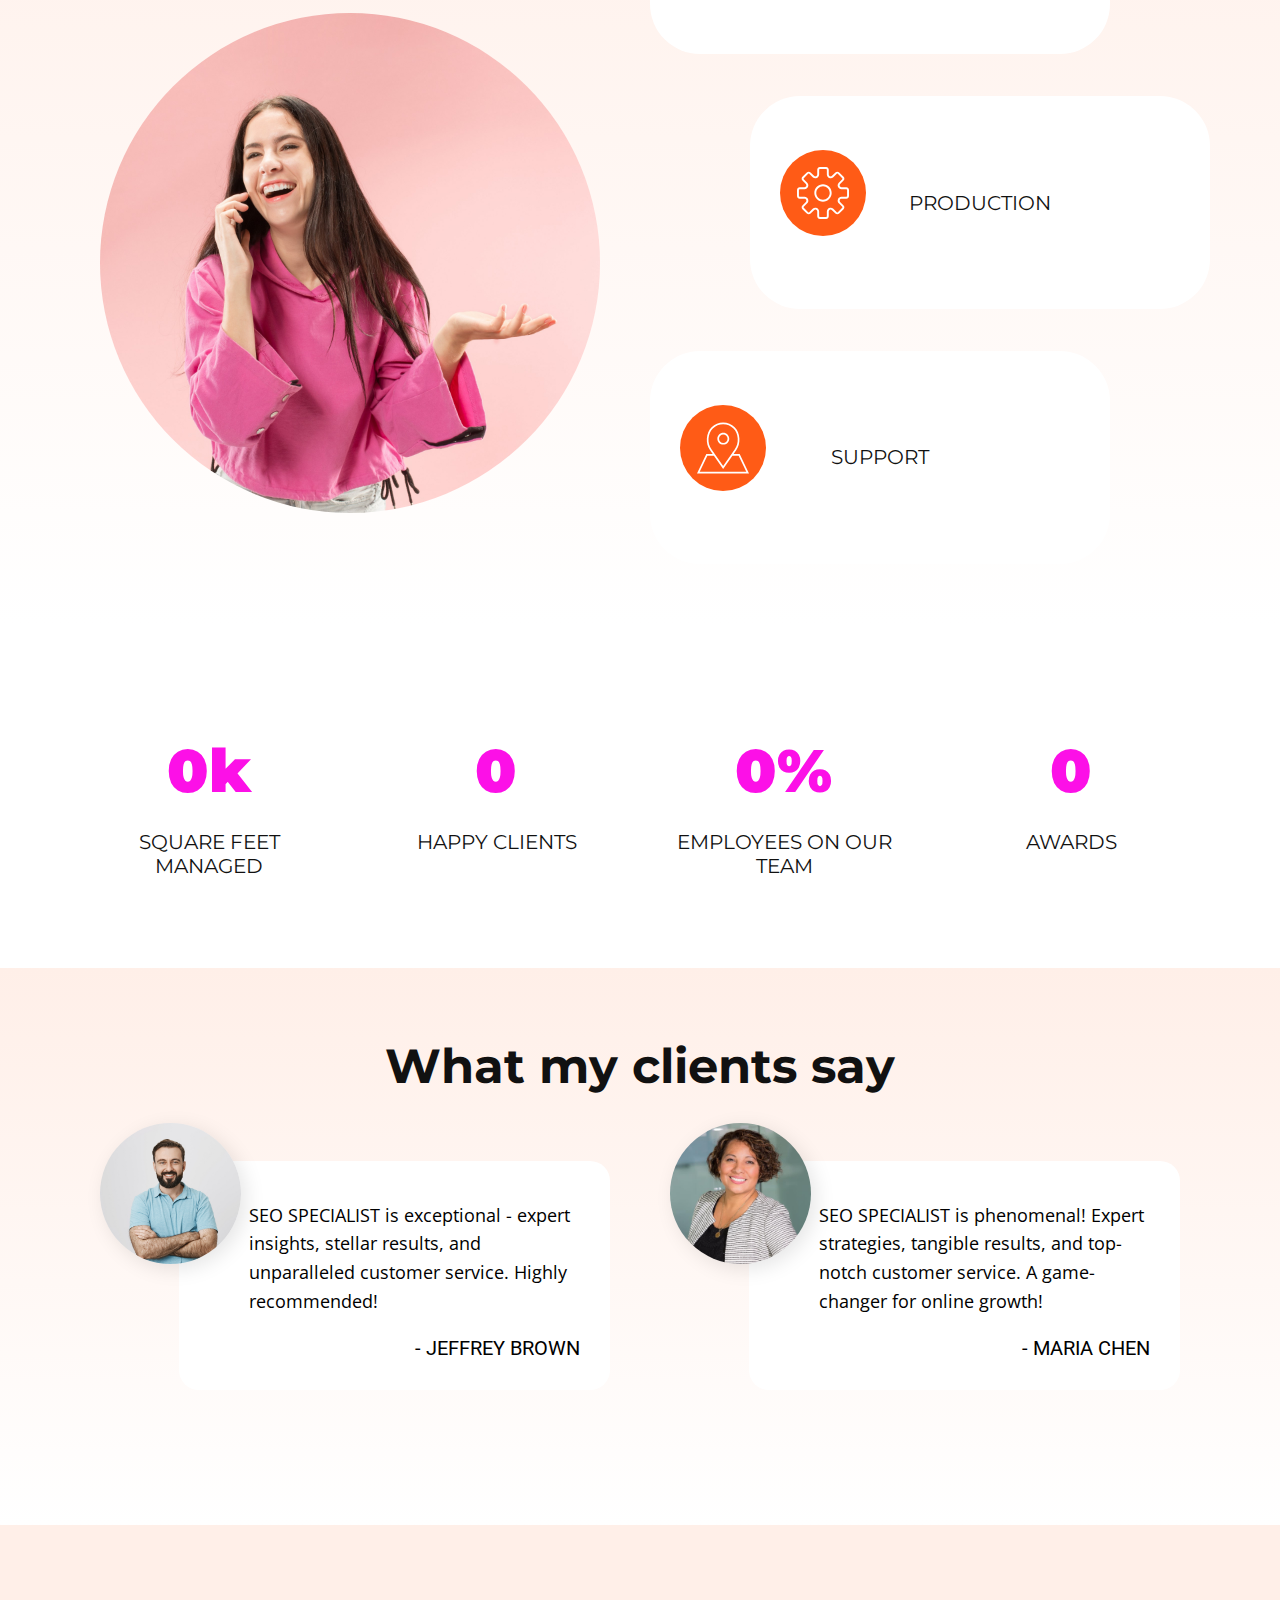
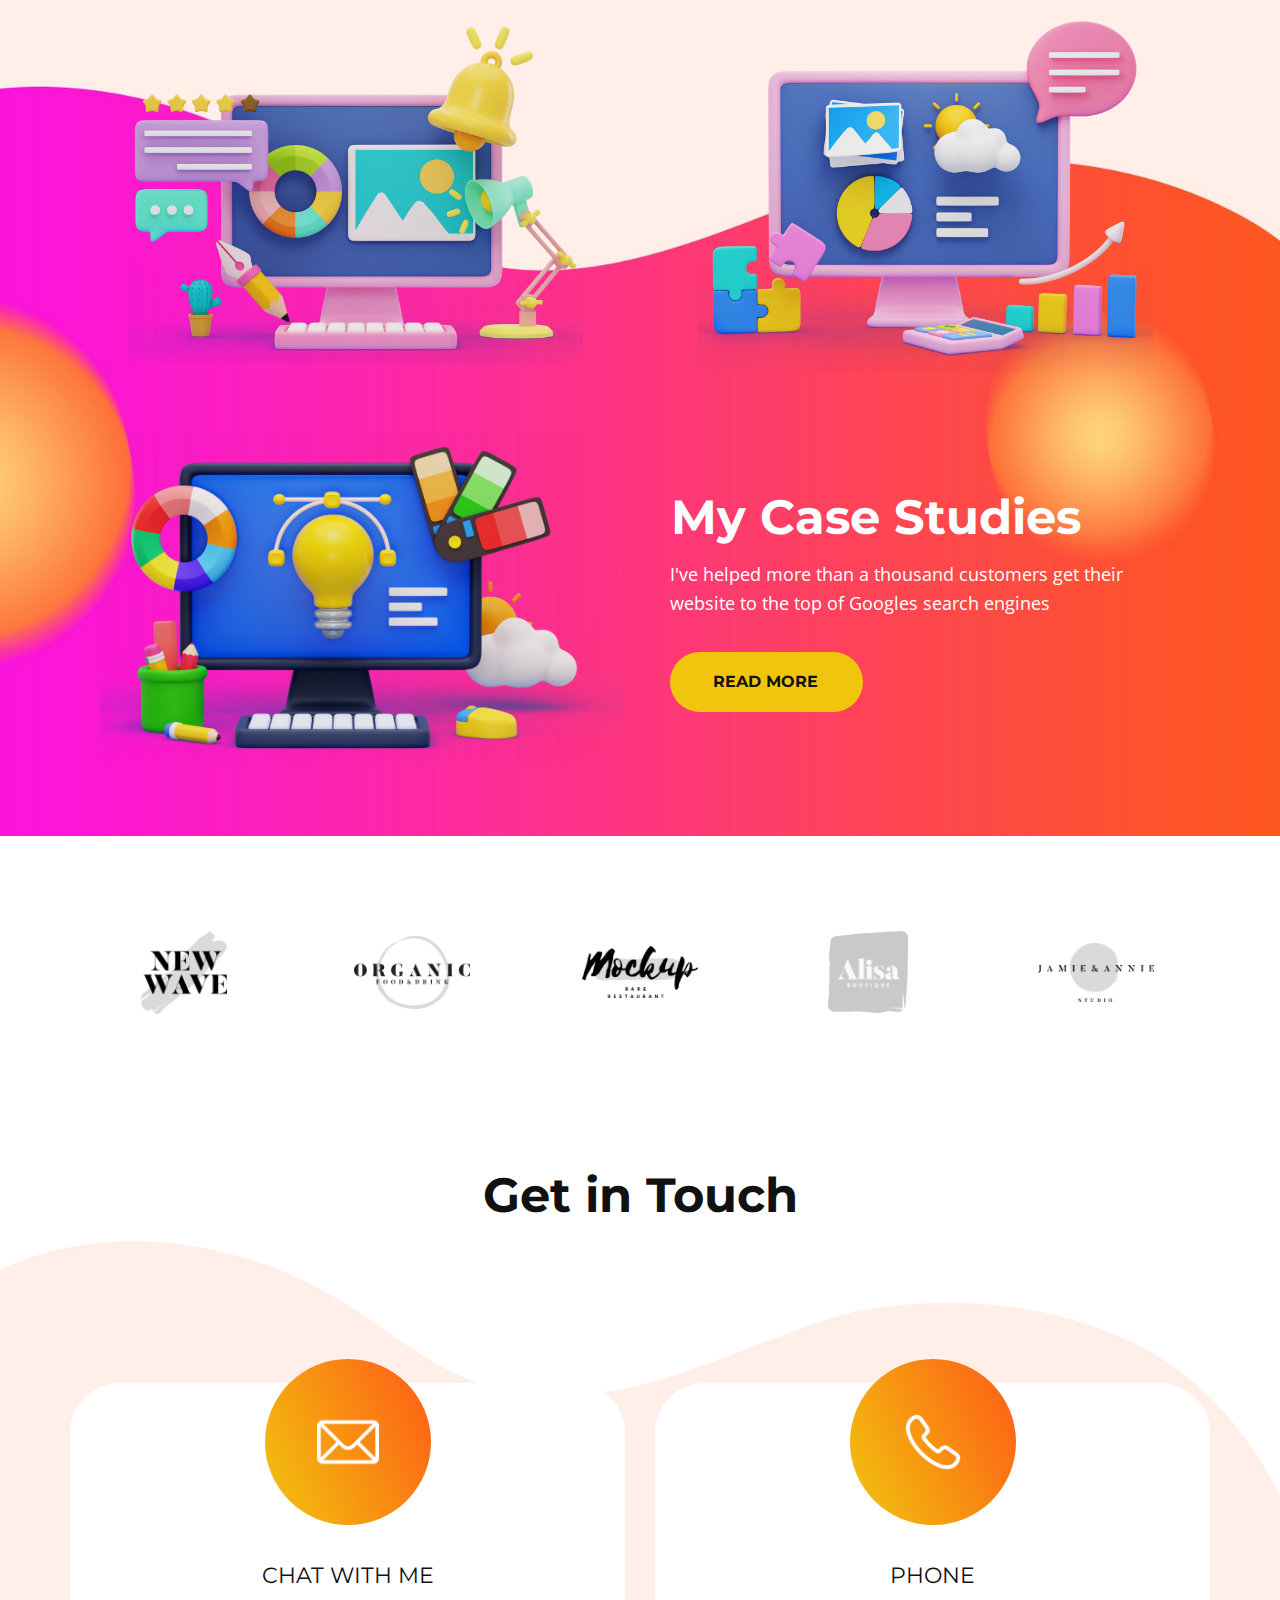
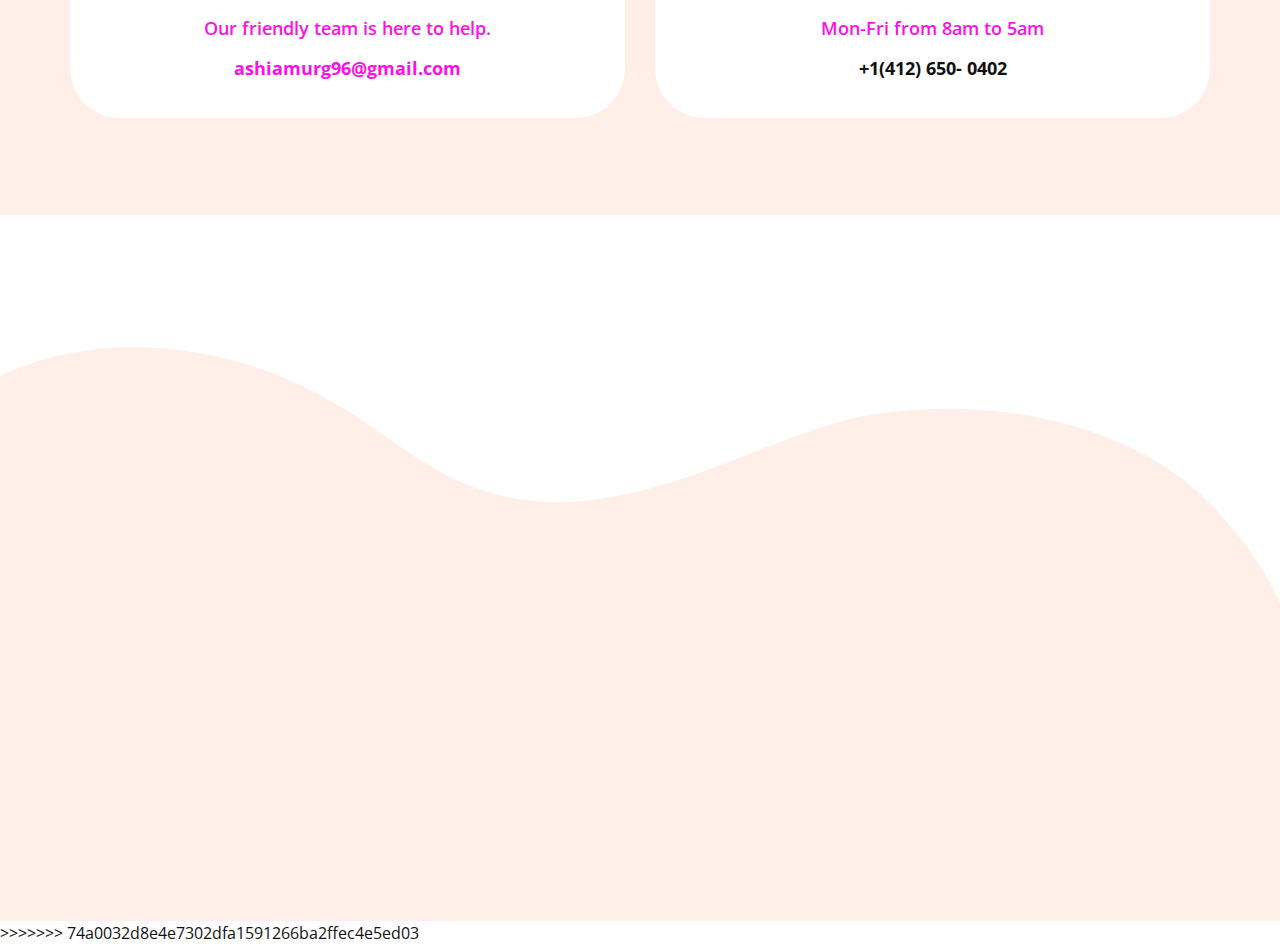
==== commit deba73a5: "Update index.html" ====
--- a/index.html
+++ b/index.html
@@ -1,3 +1,4 @@
+<<<<<<< HEAD
 <!DOCTYPE html>
 <html style="font-size: 16px;" lang="en"><head>
     <meta name="viewport" content="width=device-width, initial-scale=1.0">
@@ -500,60 +501,21 @@
         </div>
       </div>
     </section>
-    
-    
-    
-    <footer class="u-align-center u-clearfix u-footer u-grey-80 u-footer" id="sec-da6d"><div class="u-clearfix u-sheet u-sheet-1">
-        <p class="u-small-text u-text u-text-variant u-text-1">Sample text. Click to select the Text Element.</p>
-      </div></footer>
-    <section class="u-backlink u-clearfix u-grey-80">
-      <a class="u-link" href="https://nicepage.com/website-design" target="_blank">
-        <span>Website Design</span>
-      </a>
-      <p class="u-text">
-        <span>created with</span>
-      </p>
-      <a class="u-link" href="https://nicepage.com/website-builder" target="_blank">
-        <span>Best Website Builder</span>
-      </a>. 
-    </section>
-  
+</section>
+<section class="u-clearfix u-container-align-center u-image u-section-10" id="carousel_5e04" data-image-width="2008" data-image-height="1205">
+  <div class="u-clearfix u-sheet u-sheet-1">
+    <!-- ... rest of the content ... -->
+  </div>
+</section>
+
+<!-- Scripts -->
+<script src="js/jquery.min.js"></script>
+<script src="js/bootstrap.bundle.min.js"></script>
+<script src="js/owl-carousel.js"></script>
+<script src="js/animation.js"></script>
+<script src="js/imagesloaded.js"></script>
+<script src="js/custom.js"></script>
+
 </body></html>
-=======
-  <div id="free-quote" class="free-quote">
-    <div class="container">
-      <div class="row">
-        <div class="col-lg-4 offset-lg-4">
-          <div class="section-heading  wow fadeIn" data-wow-duration="1s" data-wow-delay="0.3s">
-            <h6>Get Your Free Quote</h6>
-            <h4>Grow With Us Now</h4>
-            <div class="line-dec"></div>
-          </div>
-        </div>
-        <div class="col-lg-8 offset-lg-2  wow fadeIn" data-wow-duration="1s" data-wow-delay="0.8s">
-          <form id="search" action="#" method="GET">
-            <div class="row">
-              <div class="col-lg-4 col-sm-4">
-                <fieldset>
-                  <input type="web" name="web" class="website" placeholder="Your website URL..." autocomplete="on" required>
-                </fieldset>
-              </div>
-              <div class="col-lg-4 col-sm-4">
-                <fieldset>
-                  <input type="address" name="address" class="email" placeholder="Email Address..." autocomplete="on" required>
-                </fieldset>
-              </div>
-              <div class="col-lg-4 col-sm-4">
-                <fieldset>
-                  <button type="submit" class="main-button">Get Quote Now</button>
-                </fieldset>
-              </div>
-            </div>
-          </form>
-        </div>
-      </div>
-    </div>
-  </div>
-</div>
-</body>
-</html>
+
+>>>>>>> 74a0032d8e4e7302dfa1591266ba2ffec4e5ed03
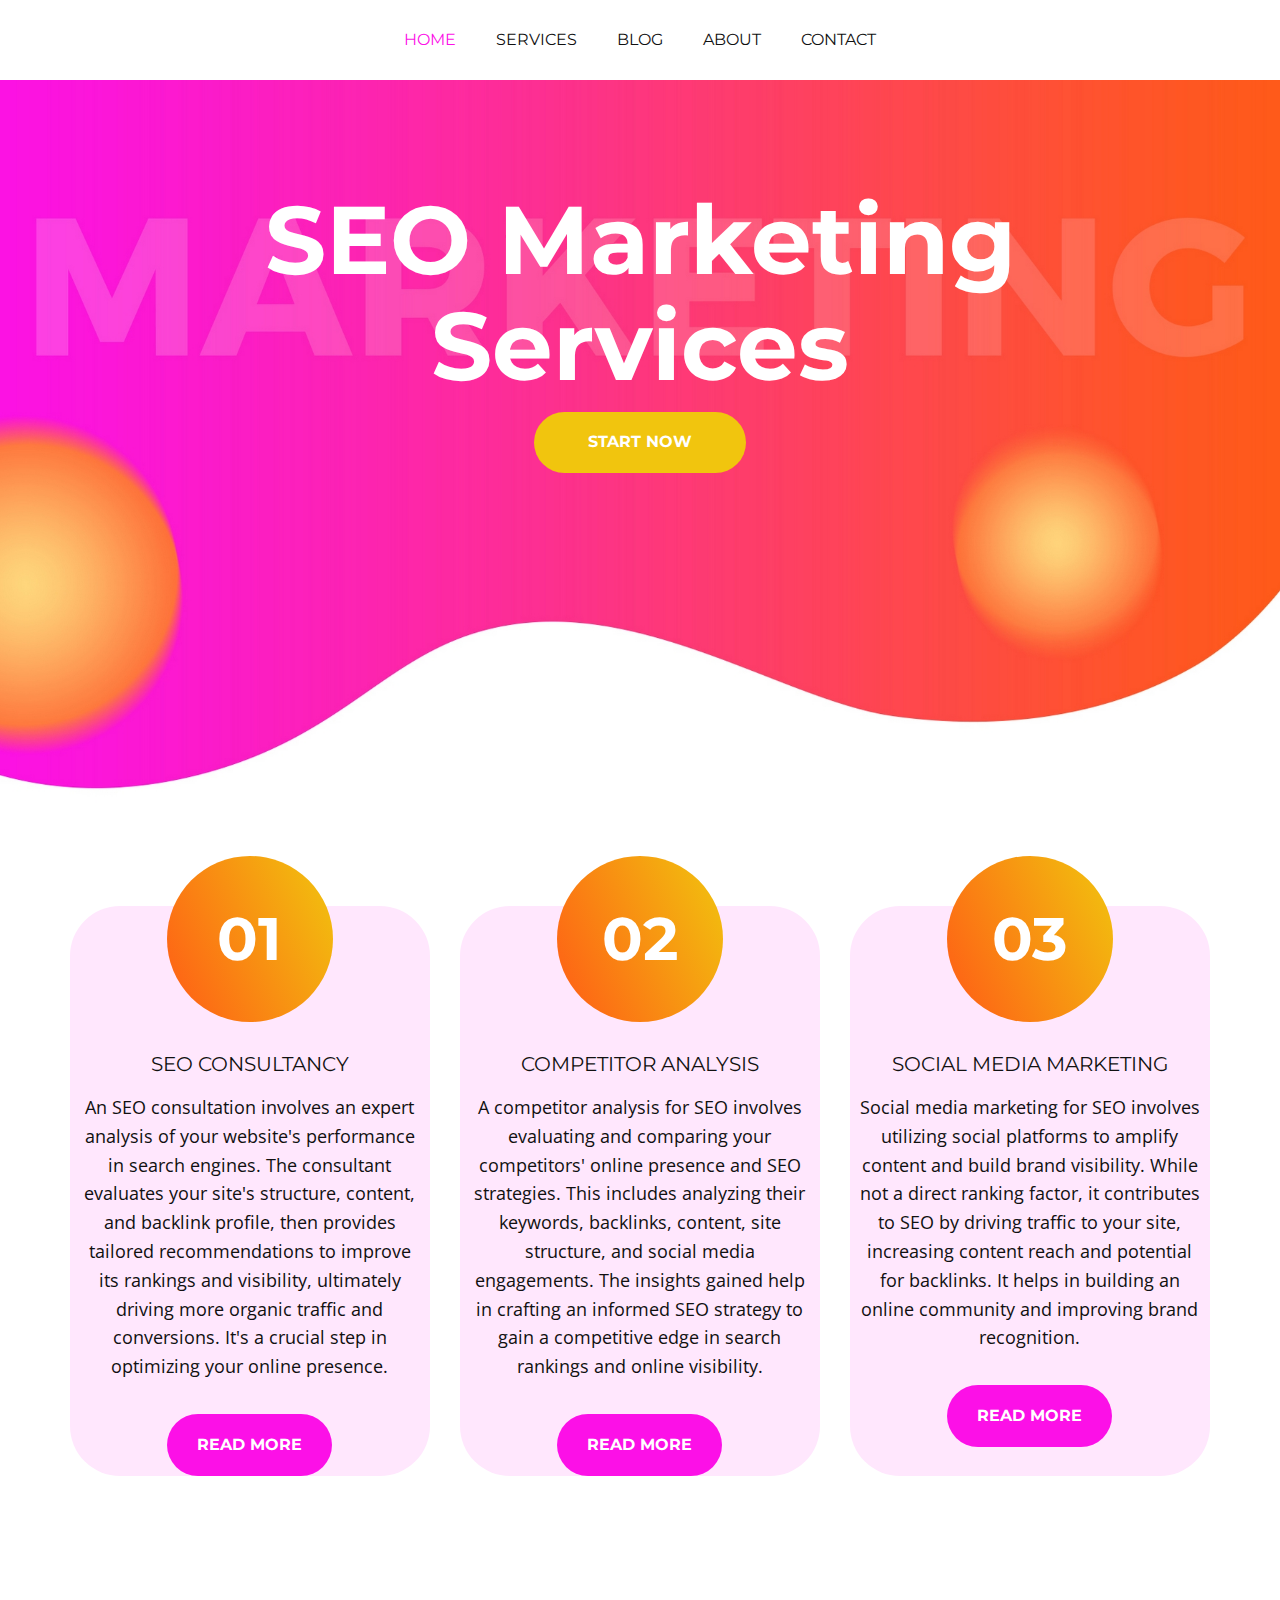
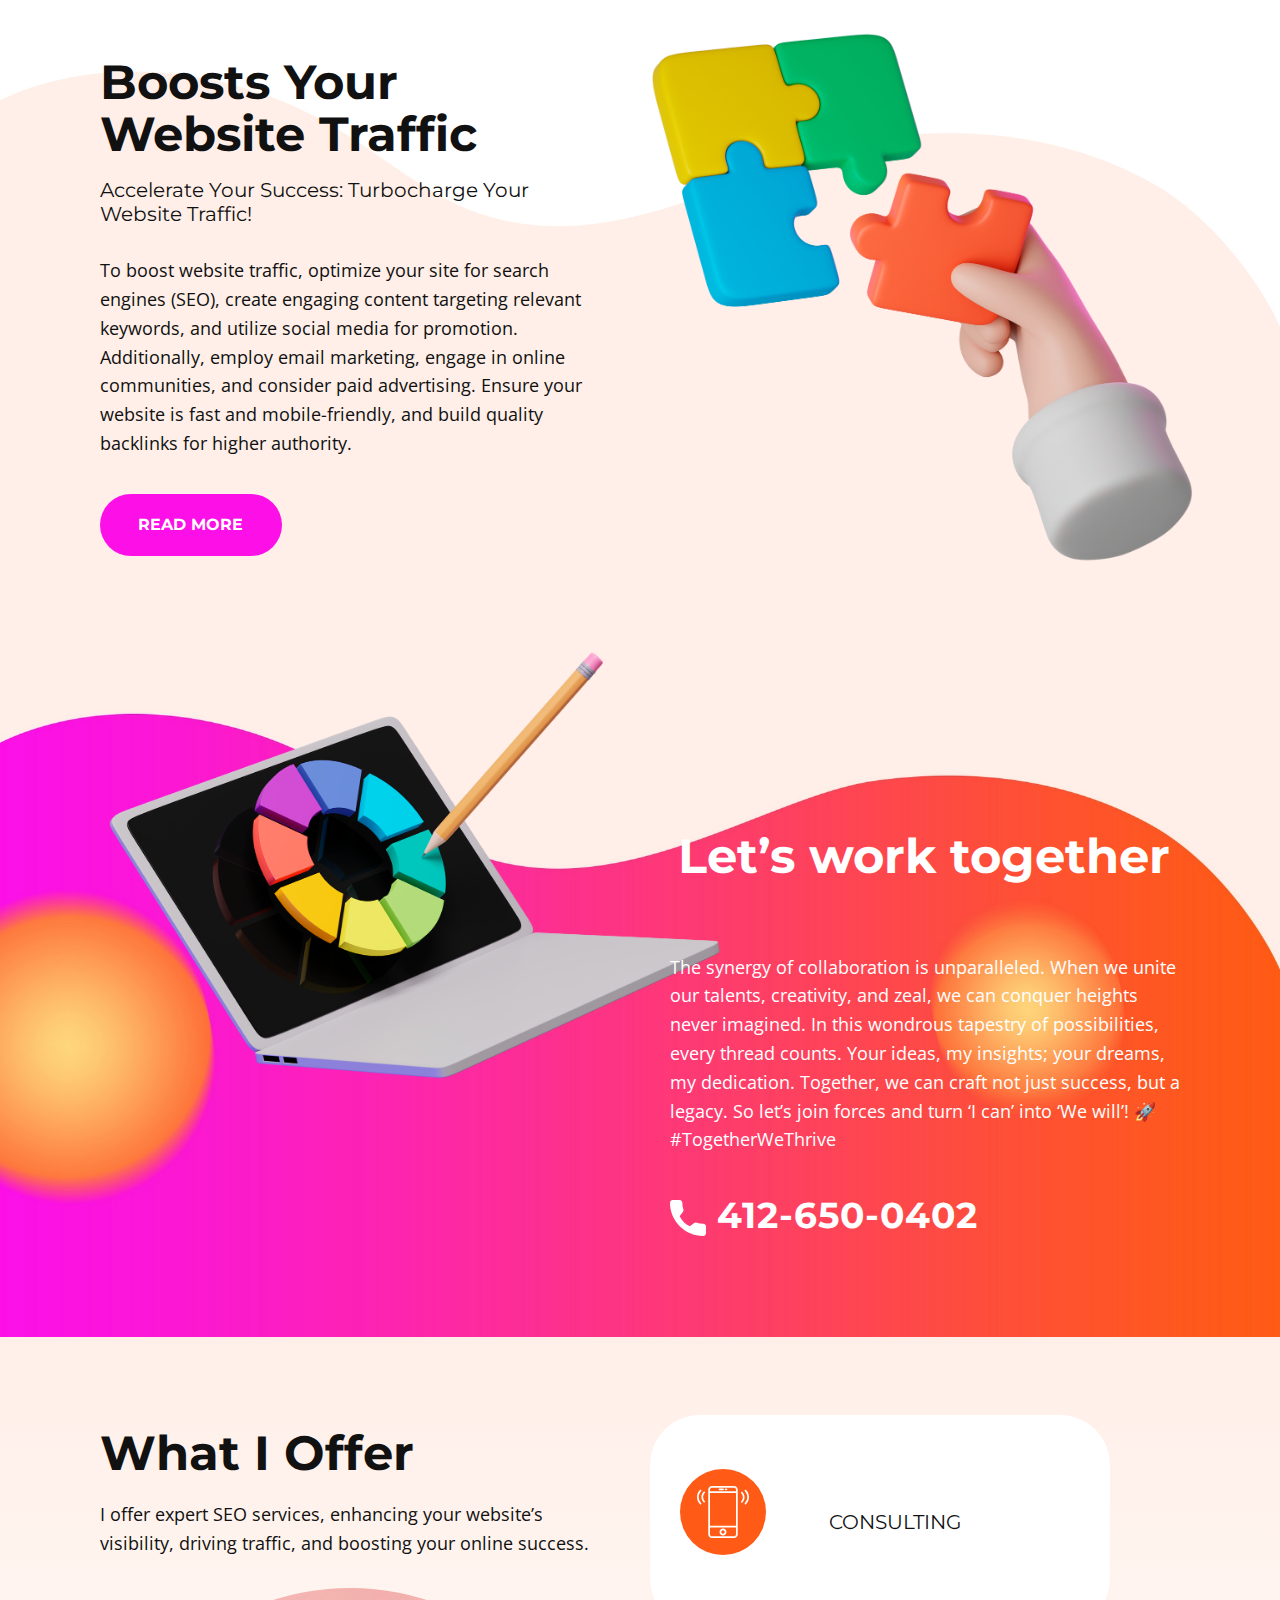
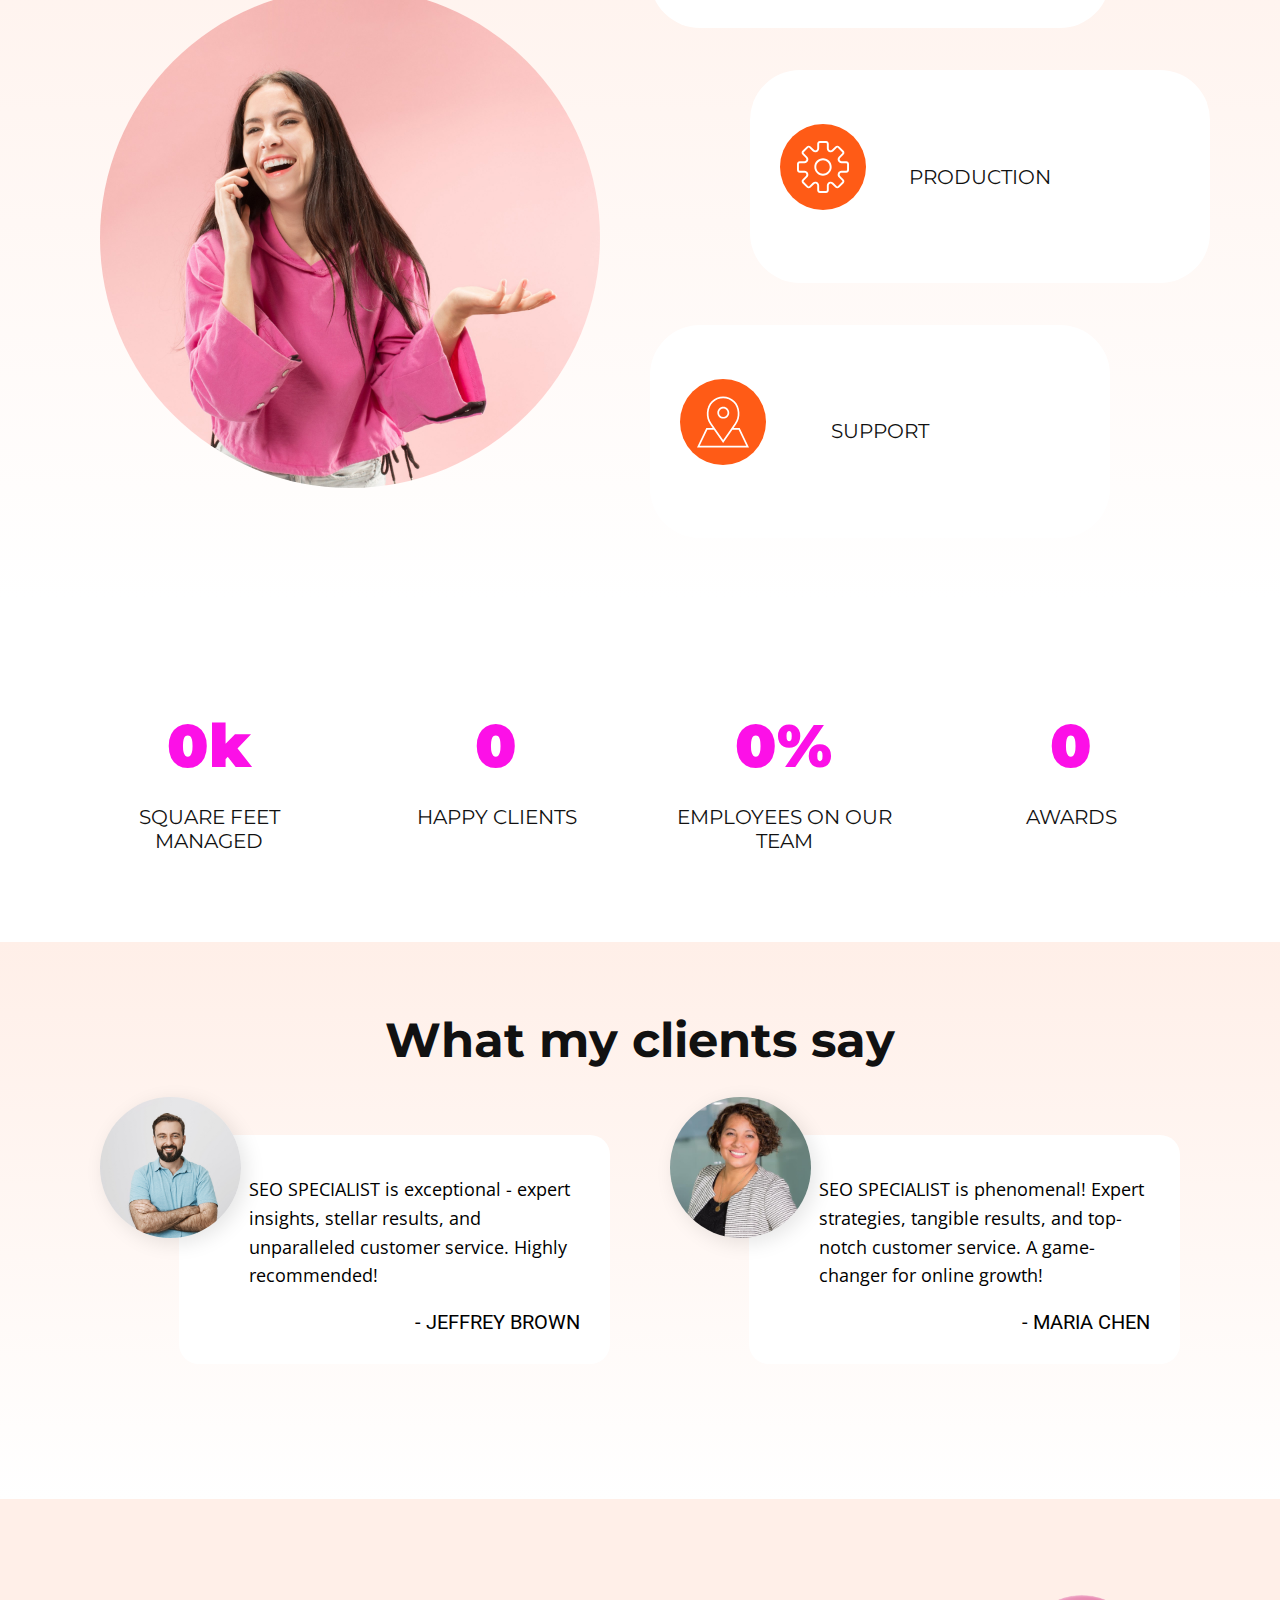
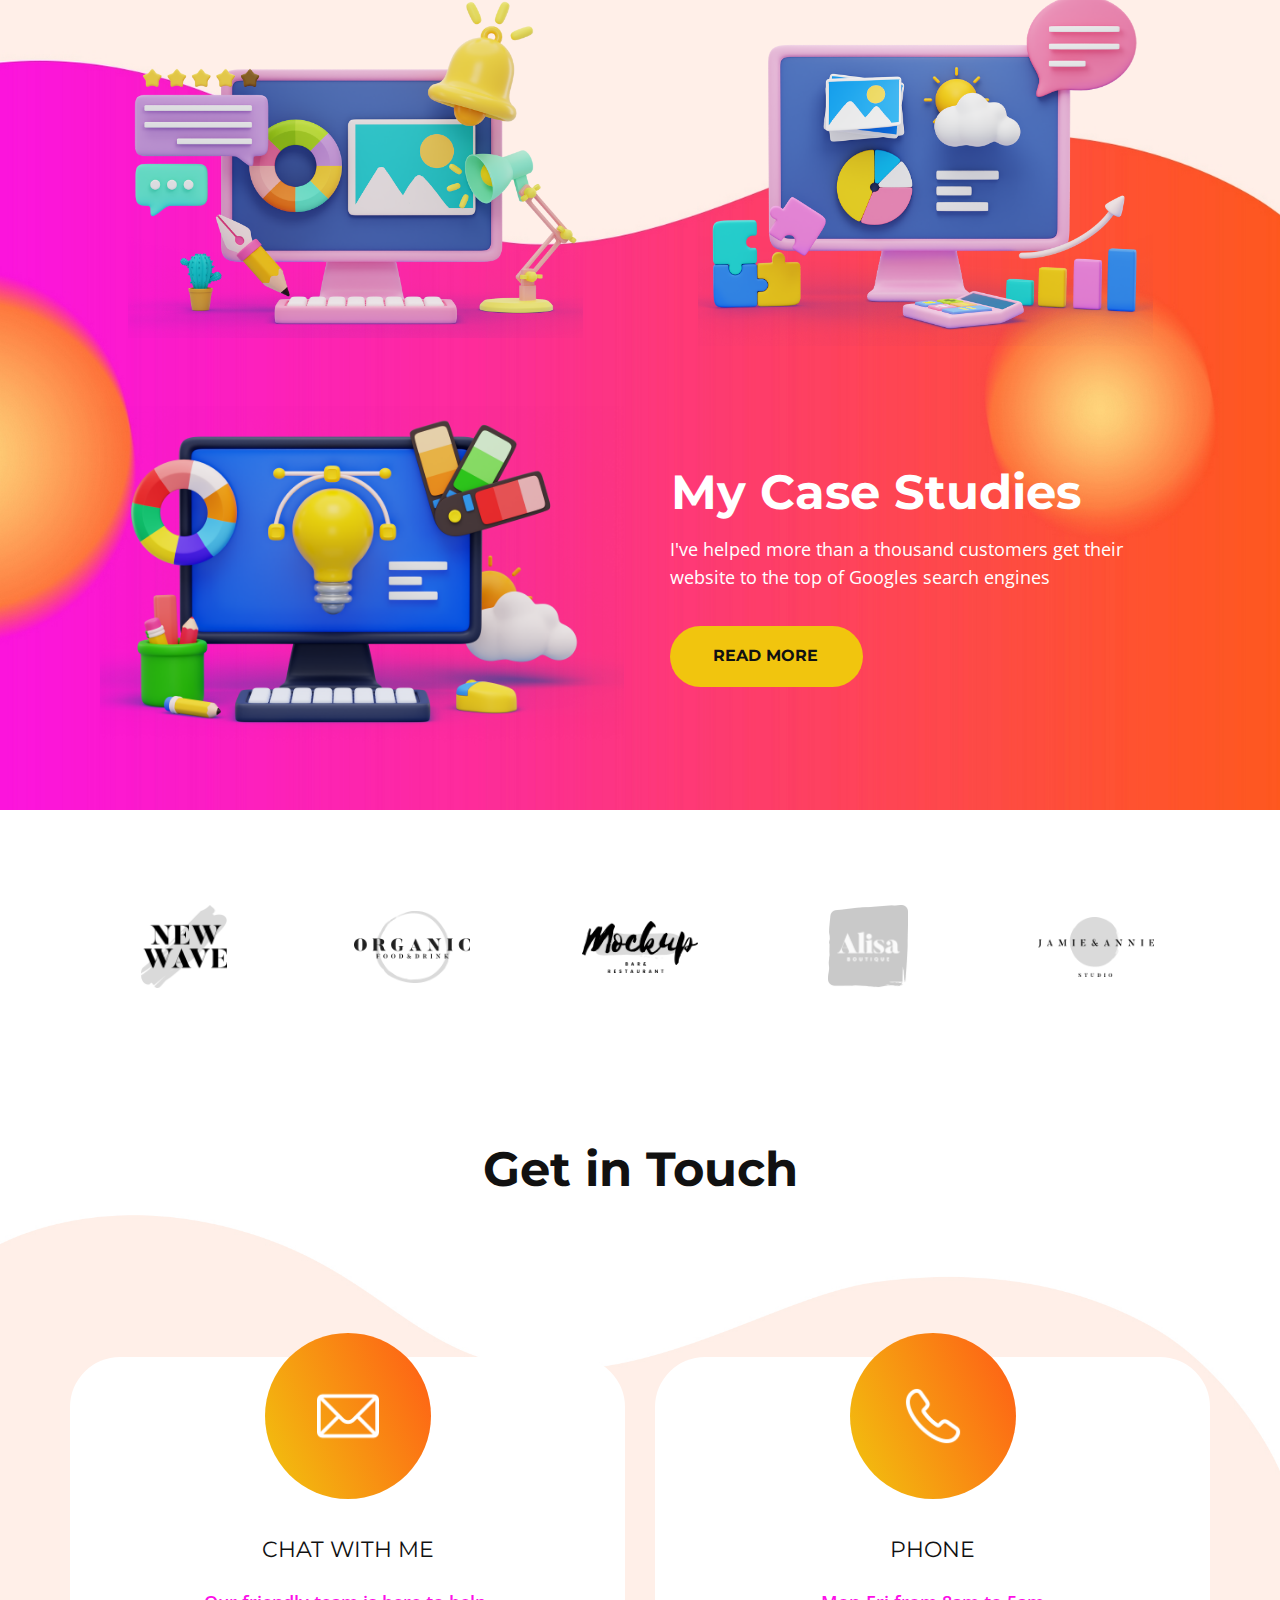
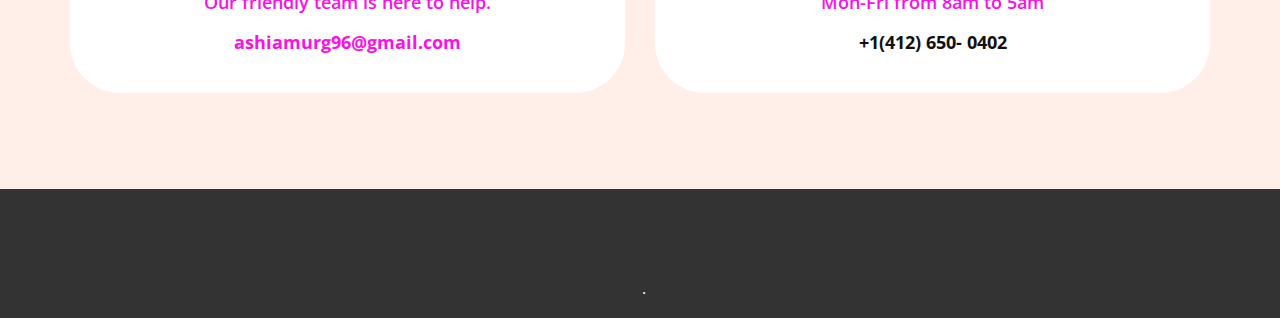
==== commit 5a29ea70: "v1" ====
--- a/index.html
+++ b/index.html
@@ -1,4 +1,3 @@
-<<<<<<< HEAD
 <!DOCTYPE html>
 <html style="font-size: 16px;" lang="en"><head>
     <meta name="viewport" content="width=device-width, initial-scale=1.0">
@@ -34,92 +33,13 @@
     <meta property="og:title" content="Home">
     <meta property="og:type" content="website">
   <meta data-intl-tel-input-cdn-path="intlTelInput/"></head>
-  <body data-home-page="Home.html" data-home-page-title="Home" class="u-body u-xl-mode" data-lang="en"><header class="u-clearfix u-container-align-center u-header u-header" id="sec-1c6a"><div class="u-clearfix u-sheet u-valign-middle u-sheet-1">
+  <body class="u-body u-xl-mode" data-lang="en"><header class="u-clearfix u-container-align-center u-header u-header" id="sec-1c6a"><div class="u-clearfix u-sheet u-valign-middle u-sheet-1">
         <nav class="u-menu u-menu-one-level u-offcanvas u-menu-1">
           <div class="menu-collapse u-custom-font u-font-montserrat" style="font-size: 1rem; letter-spacing: 0px; text-transform: uppercase;">
             <a class="u-button-style u-custom-left-right-menu-spacing u-custom-padding-bottom u-custom-top-bottom-menu-spacing u-nav-link u-text-active-palette-1-base u-text-hover-palette-2-base" href="#">
               <svg class="u-svg-link" viewBox="0 0 24 24"><use xmlns:xlink="http://www.w3.org/1999/xlink" xlink:href="#menu-hamburger"></use></svg>
               <svg class="u-svg-content" version="1.1" id="menu-hamburger" viewBox="0 0 16 16" x="0px" y="0px" xmlns:xlink="http://www.w3.org/1999/xlink" xmlns="http://www.w3.org/2000/svg"><g><rect y="1" width="16" height="2"></rect><rect y="7" width="16" height="2"></rect><rect y="13" width="16" height="2"></rect>
 </g></svg>
-=======
-<!DOCTYPE html><html lang="en"><head>
-
-    <meta charset="UTF-8">
-    <meta name="viewport" content="width=device-width, initial-scale=1, shrink-to-fit=no">
-    <meta name="description" content>
-    <meta name="author" content>
-    <link rel="preconnect" href="https://fonts.googleapis.com">
-    <link rel="preconnect" href="https://fonts.gstatic.com" crossorigin>
-    <link href="https://fonts.googleapis.com/css2?family=Poppins:wght@100;200;300;400;500;600;700;800;900&amp;display=swap" rel="stylesheet">
-
-    <title>SEO SPECIALIST</title>
-
-    <!-- Bootstrap core CSS -->
-    <link href="css/bootstrap.min.css" rel="stylesheet">
-
-
-    <!-- Additional CSS Files -->
-    <link rel="stylesheet" href="css/fontawesome.css">
-    <link rel="stylesheet" href="css/templatemo-digimedia-v1.css">
-    <link rel="stylesheet" href="css/animated.css">
-    <link rel="stylesheet" href="css/owl.css">
-<!--
-
-TemplateMo 568 DigiMedia
-
-https://templatemo.com/tm-568-digimedia
-
--->
-  </head>
-
-<body>
-
-  <!-- ***** Preloader Start ***** -->
-  <div id="js-preloader" class="js-preloader">
-    <div class="preloader-inner">
-      <span class="dot"></span>
-      <div class="dots">
-        <span></span>
-        <span></span>
-        <span></span>
-      </div>
-    </div>
-  </div>
-  <!-- ***** Preloader End ***** -->
-
-  <!-- Pre-header Starts -->
-  <div class="pre-header">
-    <div class="container">
-      <div class="row">
-        <div class="col-lg-8 col-sm-8 col-7">
-          <ul class="info">
-            <li><a href="#"><i class="fa fa-envelope"></i>ashiamurg96@gmail.com</a></li>
-            <li><a href="#"><i class="fa fa-phone"></i>412-926-0902</a></li>
-          </ul>
-        </div>
-        <div class="col-lg-4 col-sm-4 col-5">
-          <ul class="social-media">
-            <li><a href="#"><i class="fa fa-facebook"></i></a></li>
-            <li><a href="#"><i class="fa fa-behance"></i></a></li>
-            <li><a href="#"><i class="fa fa-twitter"></i></a></li>
-            <li><a href="#"><i class="fa fa-dribbble"></i></a></li>
-          </ul>
-        </div>
-      </div>
-    </div>
-  </div>
-  <!-- Pre-header End -->
-
-  <!-- ***** Header Area Start ***** -->
-  <header class="header-area header-sticky wow slideInDown" data-wow-duration="0.75s" data-wow-delay="0s">
-    <div class="container">
-      <div class="row">
-        <div class="col-12">
-          <nav class="main-nav">
-            <!-- ***** Logo Start ***** -->
-            <a href="index.html" class="logo">
-              <img src="images/logo-v1.png" alt>
->>>>>>> 74a0032d8e4e7302dfa1591266ba2ffec4e5ed03
             </a>
           </div>
           <div class="u-custom-menu u-nav-container">
@@ -501,21 +421,21 @@
         </div>
       </div>
     </section>
-</section>
-<section class="u-clearfix u-container-align-center u-image u-section-10" id="carousel_5e04" data-image-width="2008" data-image-height="1205">
-  <div class="u-clearfix u-sheet u-sheet-1">
-    <!-- ... rest of the content ... -->
-  </div>
-</section>
-
-<!-- Scripts -->
-<script src="js/jquery.min.js"></script>
-<script src="js/bootstrap.bundle.min.js"></script>
-<script src="js/owl-carousel.js"></script>
-<script src="js/animation.js"></script>
-<script src="js/imagesloaded.js"></script>
-<script src="js/custom.js"></script>
-
-</body></html>
-
->>>>>>> 74a0032d8e4e7302dfa1591266ba2ffec4e5ed03
+    
+    
+    
+    <footer class="u-align-center u-clearfix u-footer u-grey-80 u-footer" id="sec-da6d"><div class="u-clearfix u-sheet u-sheet-1">
+        <p class="u-small-text u-text u-text-variant u-text-1">
+    <section class="u-backlink u-clearfix u-grey-80">
+      <a class="u-link" href="https://nicepage.com/website-design" target="_blank">
+        <span></span>
+      </a>
+      <p class="u-text">
+        <span></span>
+      </p>
+      <a class="u-link" href="https://nicepage.com/website-builder" target="_blank">
+        <span></span>
+      </a>. 
+    </section>
+  
+</body></html>